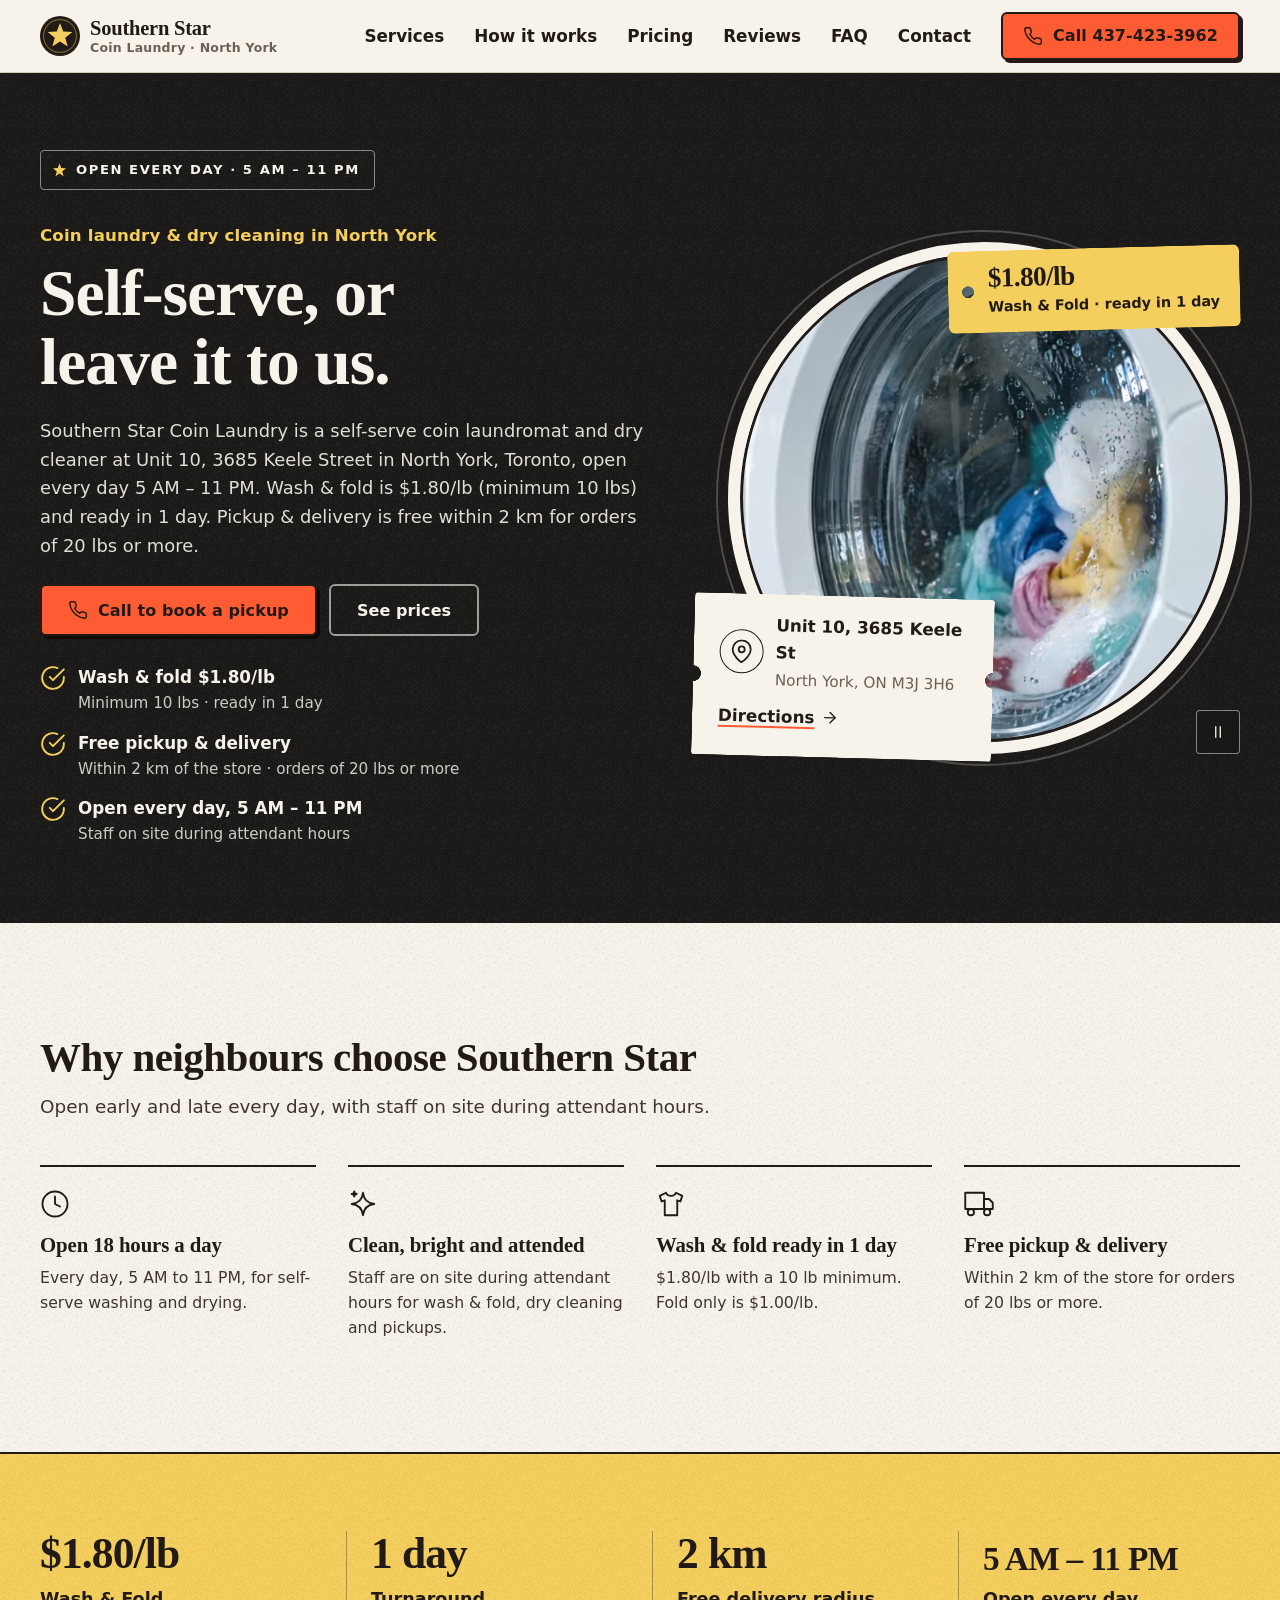
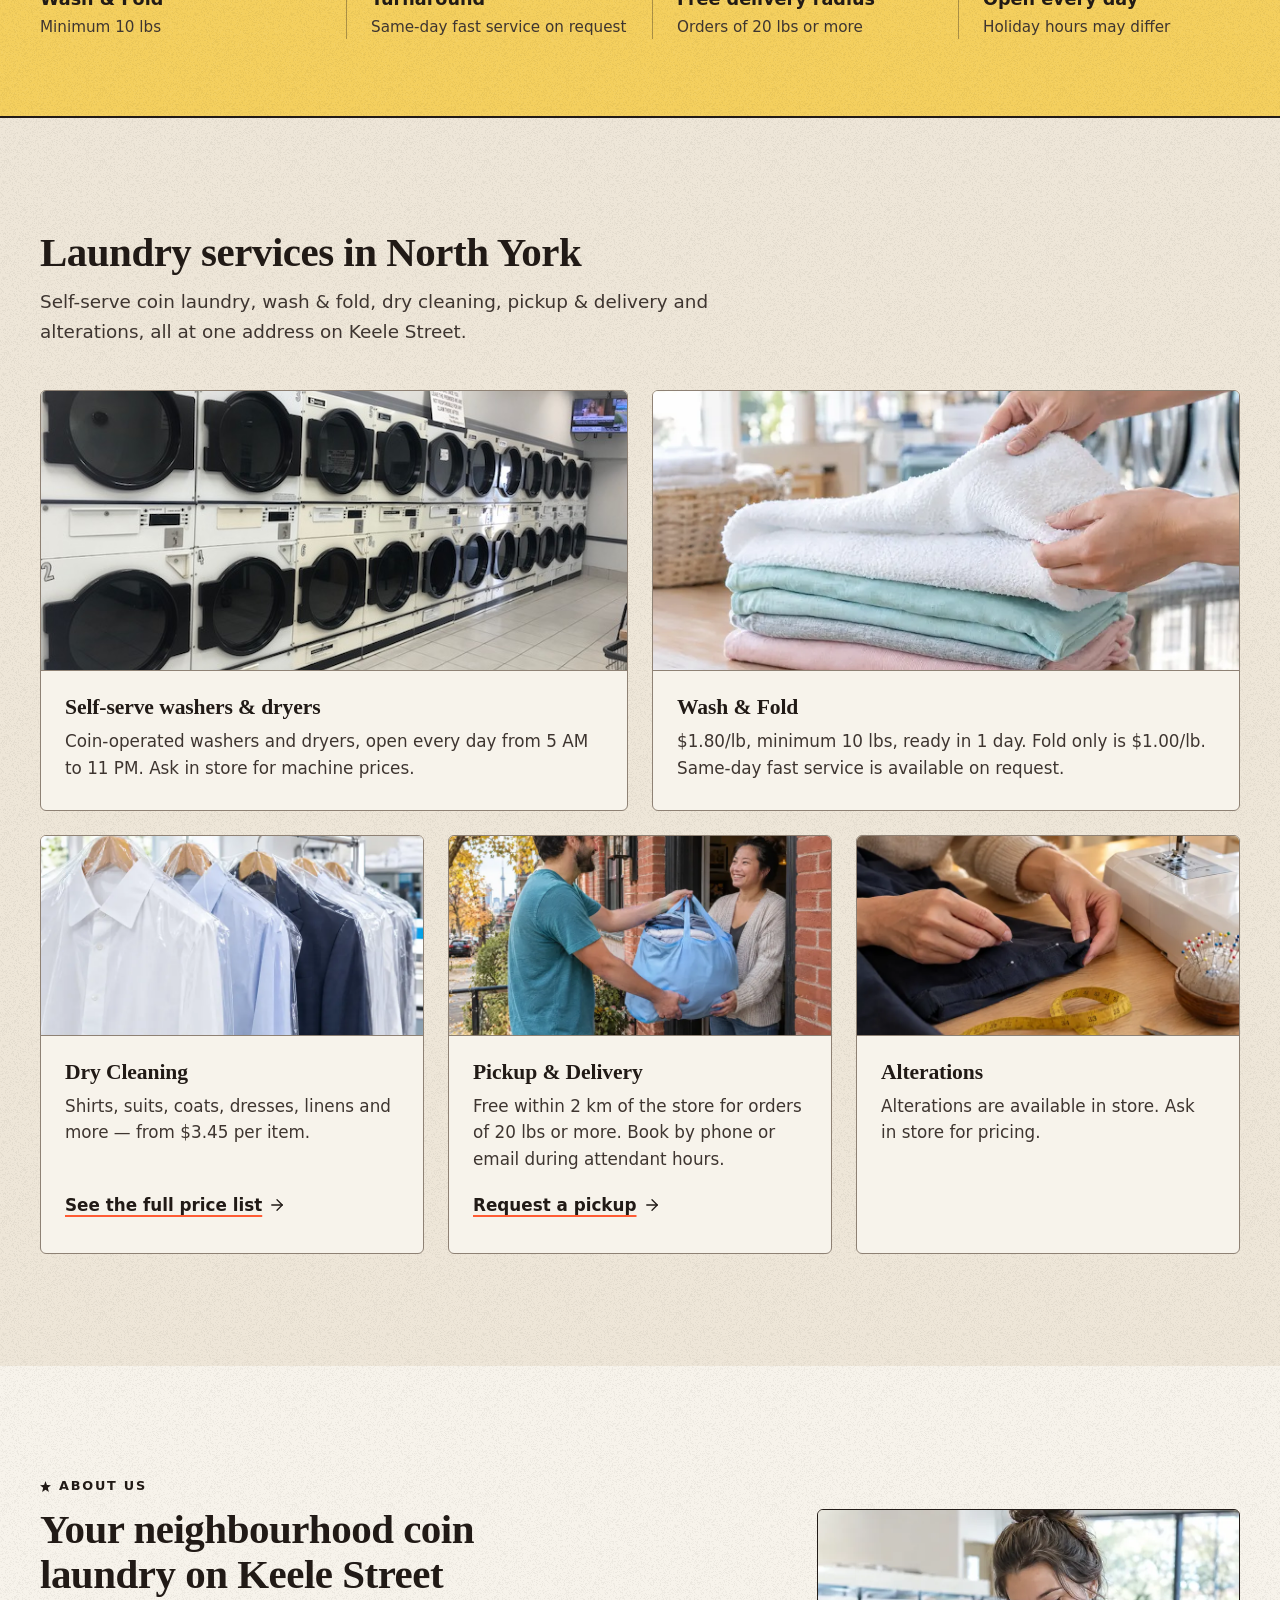
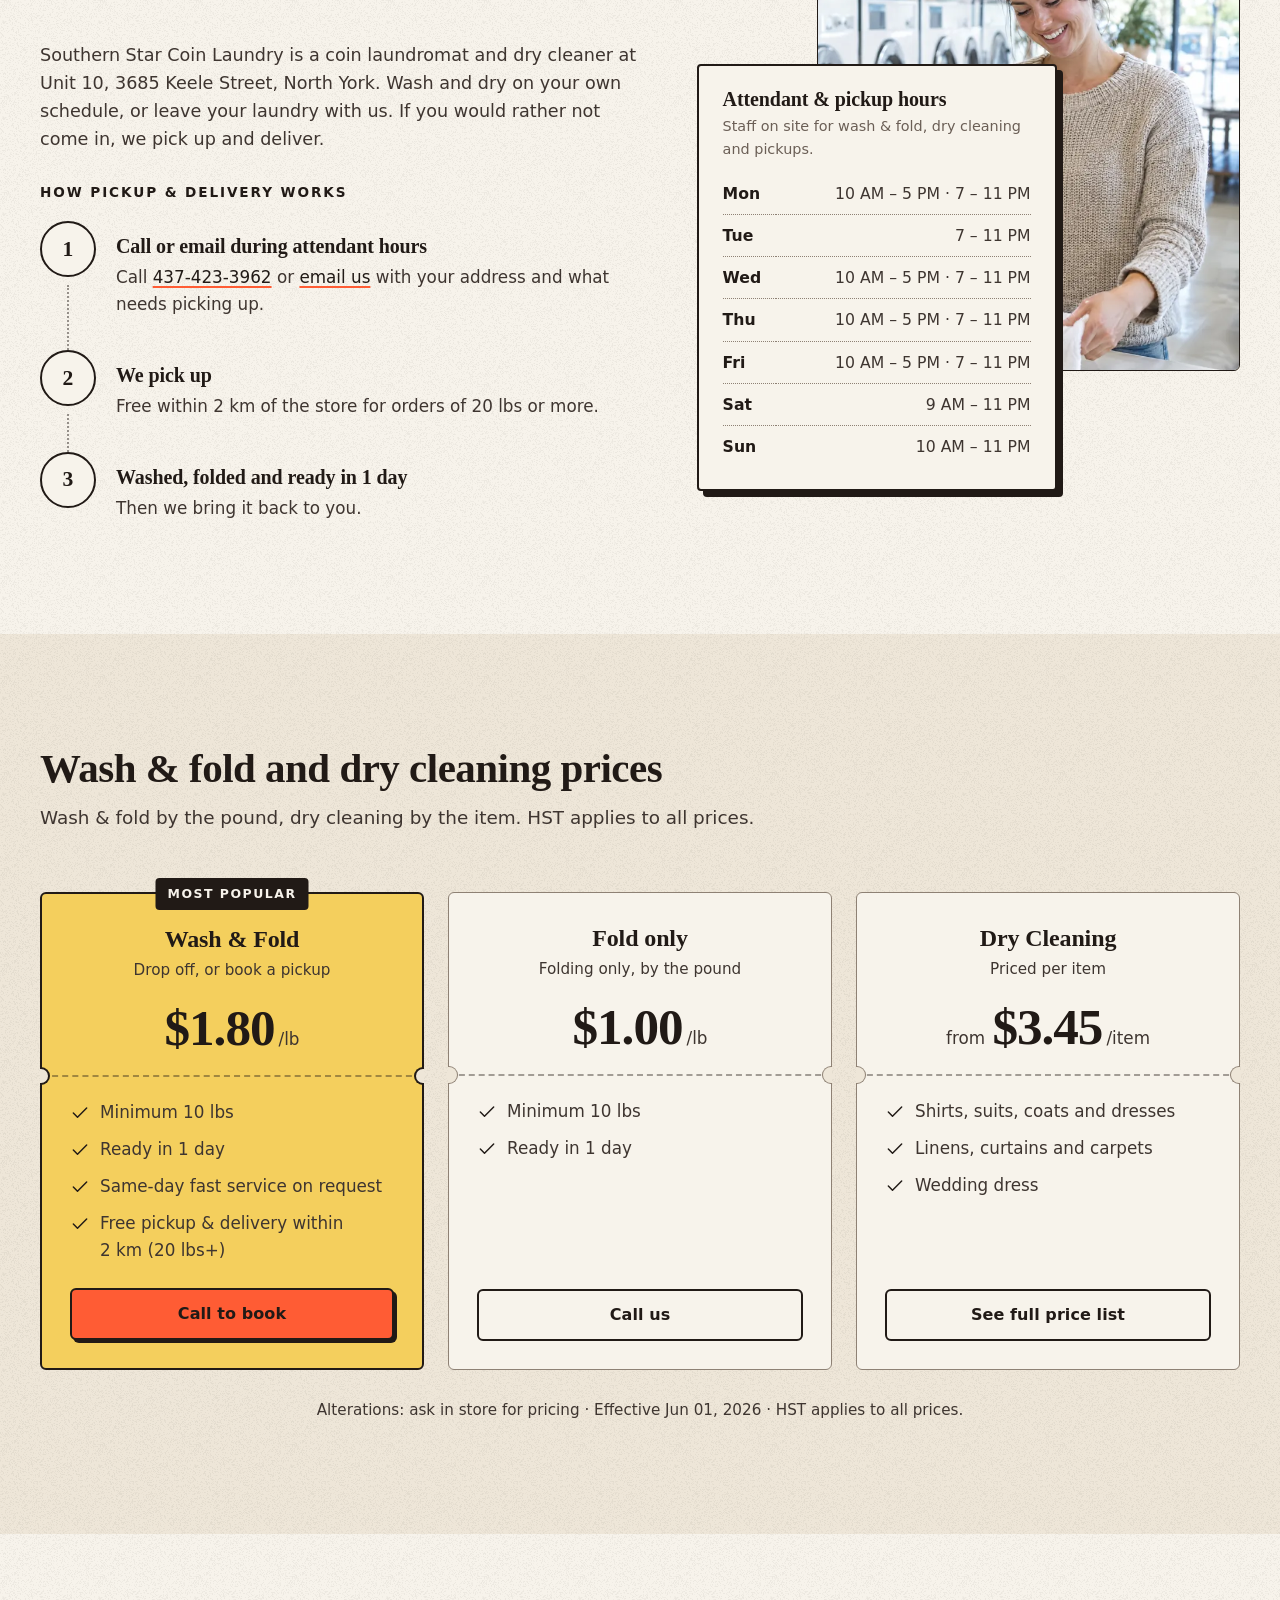
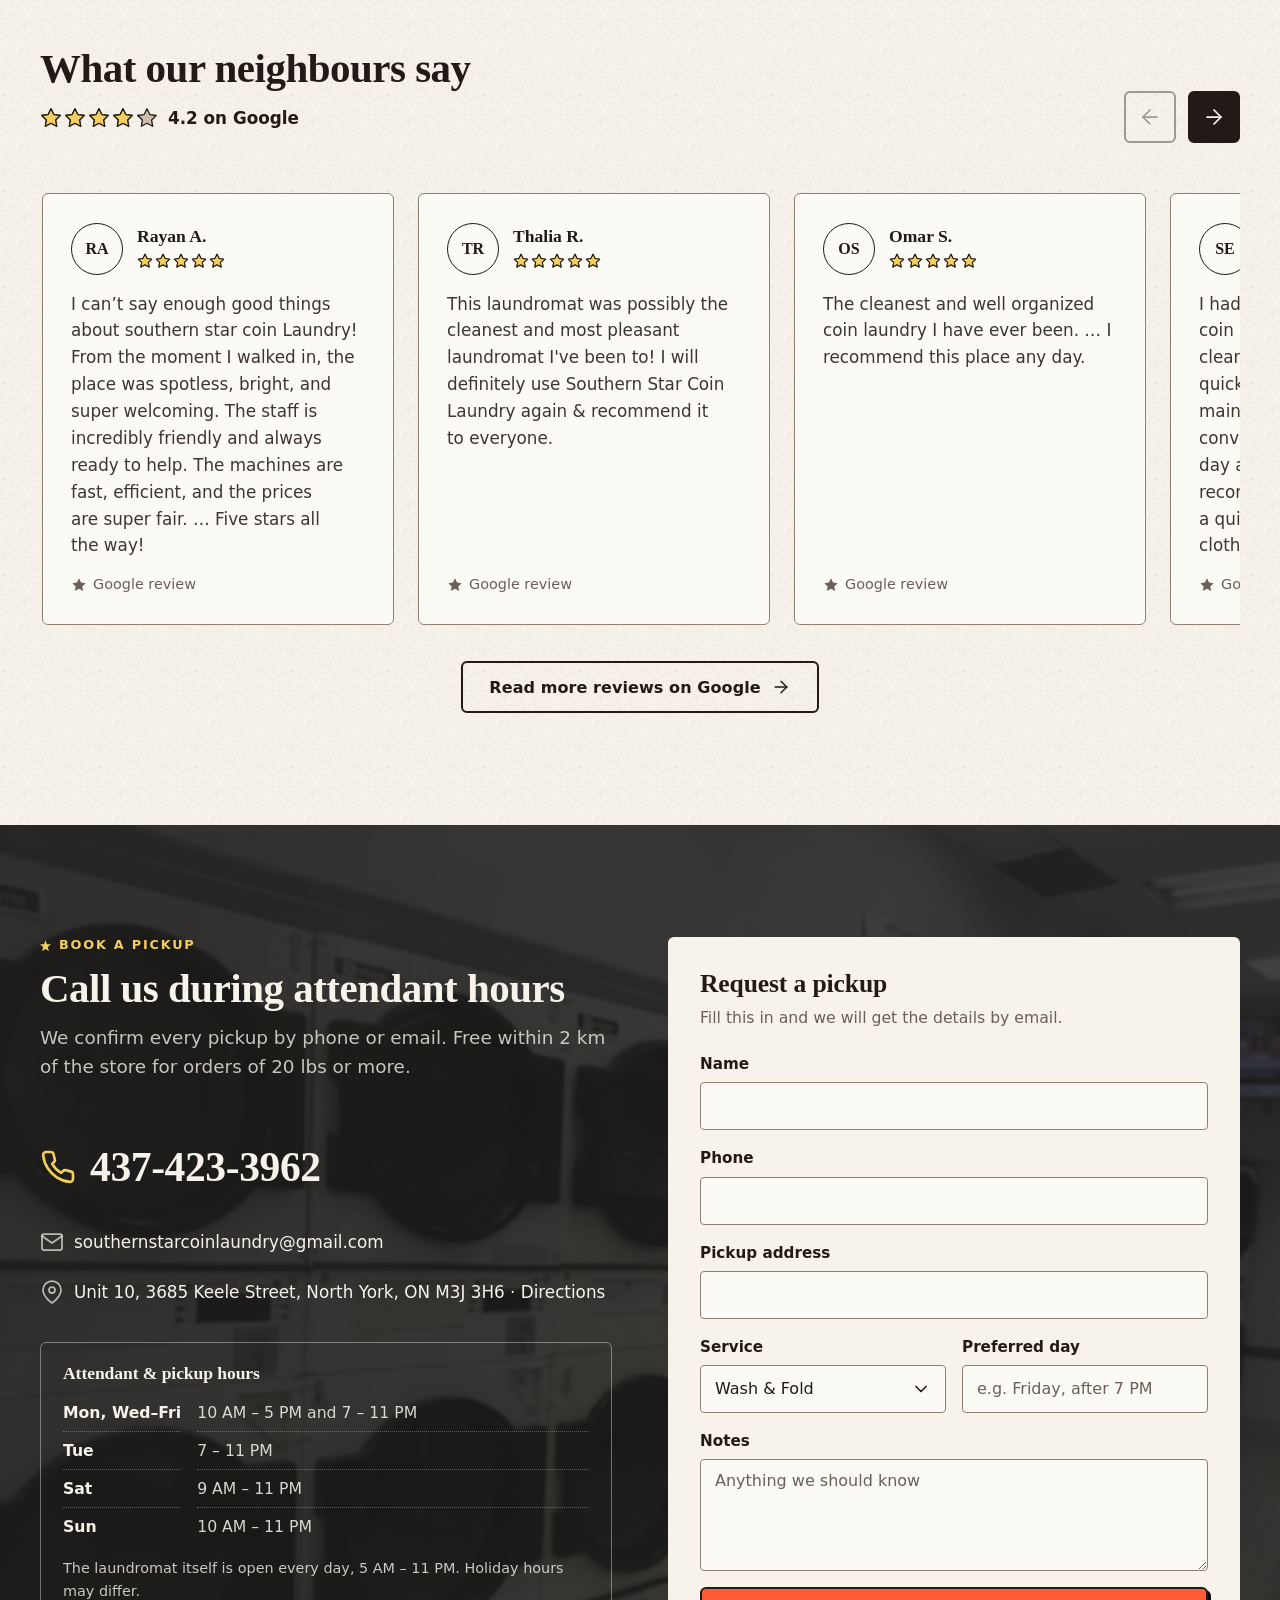
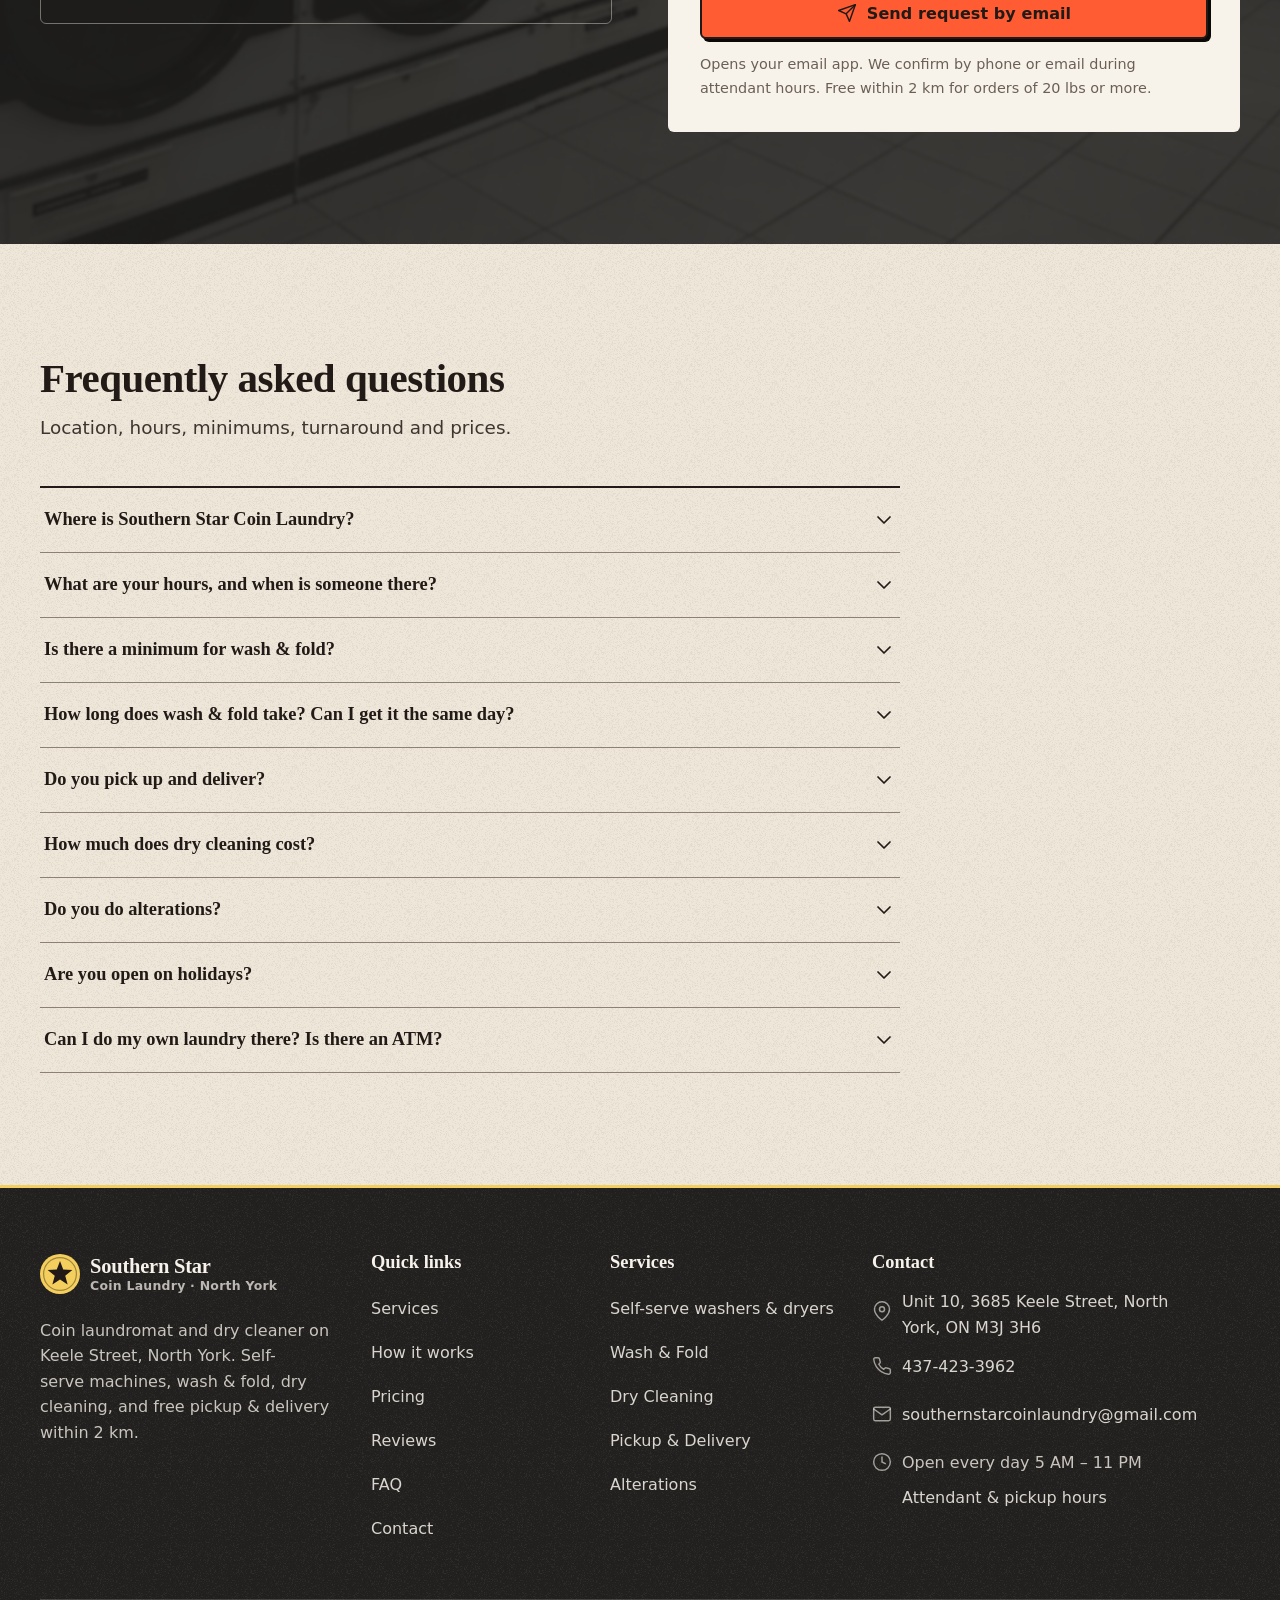
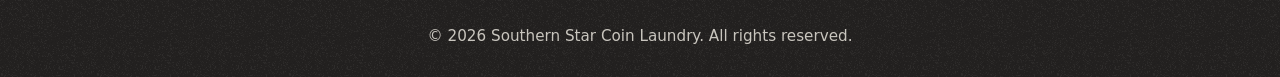
==== index.html @ 8a37e31d "Restyle to "Warm Paper & Ink" and remove the ATM card The site owner felt the teal/coral look was ge" ====
<!doctype html>
<html lang="en-CA">
<head>
  <meta charset="utf-8">
  <meta name="viewport" content="width=device-width, initial-scale=1, viewport-fit=cover">
  <title>Coin Laundry in North York | Southern Star Coin Laundry</title>
  <meta name="description" content="Coin laundry &amp; dry cleaner at 3685 Keele Street, North York. Open daily 5 AM–11 PM. Wash &amp; fold $1.80/lb, ready in 1 day. Free delivery within 2 km (20 lbs+).">
  <meta name="robots" content="index, follow, max-image-preview:large">
  <link rel="canonical" href="https://sscoinlaundry.vercel.app/">
  <meta name="theme-color" content="#F7F3EB">
  <meta property="og:type" content="website">
  <meta property="og:site_name" content="Southern Star Coin Laundry">
  <meta property="og:locale" content="en_CA">
  <meta property="og:title" content="Coin Laundry in North York | Southern Star Coin Laundry">
  <meta property="og:description" content="Coin laundry &amp; dry cleaner at 3685 Keele Street, North York. Open daily 5 AM–11 PM. Wash &amp; fold $1.80/lb, ready in 1 day. Free delivery within 2 km (20 lbs+).">
  <meta property="og:url" content="https://sscoinlaundry.vercel.app/">
  <meta property="og:image" content="https://sscoinlaundry.vercel.app/img/og-cover.jpg">
  <meta property="og:image:width" content="1200">
  <meta property="og:image:height" content="630">
  <meta property="og:image:alt" content="Laundry tumbling behind the glass door of a front-load washer">
  <meta name="twitter:card" content="summary_large_image">
  <meta name="twitter:title" content="Coin Laundry in North York | Southern Star Coin Laundry">
  <meta name="twitter:description" content="Coin laundry &amp; dry cleaner at 3685 Keele Street, North York. Open daily 5 AM–11 PM. Wash &amp; fold $1.80/lb, ready in 1 day. Free delivery within 2 km (20 lbs+).">
  <meta name="twitter:image" content="https://sscoinlaundry.vercel.app/img/og-cover.jpg">
  <meta name="twitter:image:alt" content="Laundry tumbling behind the glass door of a front-load washer">
  <link rel="icon" href="data:image/svg+xml,%3Csvg xmlns='http://www.w3.org/2000/svg' viewBox='0 0 40 40'%3E%3Ccircle cx='20' cy='20' r='20' fill='%23211A16'/%3E%3Cpolygon fill='%23F4CF5D' points='20,7 23.23,15.55 32.36,15.98 25.23,21.7 27.64,30.52 20,25.5 12.36,30.52 14.77,21.7 7.64,15.98 16.77,15.55'/%3E%3C/svg%3E">
  <link rel="preload" as="image" href="img/hero-washer-960.webp" type="image/webp" media="(max-width: 61.999em)">
  <link rel="preload" as="image" href="img/hero-washer-1920.webp" type="image/webp" media="(min-width: 62em)">
  <link rel="preload" href="fonts/besley-latin-wght-normal.woff2" as="font" type="font/woff2" crossorigin>
  <link rel="preload" href="fonts/schibsted-grotesk-latin-wght-normal.woff2" as="font" type="font/woff2" crossorigin>
  <link rel="stylesheet" href="css/site.css">
  <script>document.documentElement.classList.add('js');</script>
  <script src="js/site.js" defer onerror="document.documentElement.classList.remove('js')"></script>
  <script type="application/ld+json">
{
  "@context": "https://schema.org",
  "@graph": [
    {
      "@type": "WebSite",
      "@id": "https://sscoinlaundry.vercel.app/#website",
      "name": "Southern Star Coin Laundry",
      "url": "https://sscoinlaundry.vercel.app/",
      "inLanguage": "en-CA",
      "publisher": {
        "@id": "https://sscoinlaundry.vercel.app/#business"
      }
    },
    {
      "@type": "DryCleaningOrLaundry",
      "@id": "https://sscoinlaundry.vercel.app/#business",
      "name": "Southern Star Coin Laundry",
      "description": "Southern Star Coin Laundry is a self-serve coin laundromat and dry cleaner at Unit 10, 3685 Keele Street in North York, Toronto, open every day 5 AM – 11 PM. Wash & fold is $1.80/lb (minimum 10 lbs) and ready in 1 day. Pickup & delivery is free within 2 km for orders of 20 lbs or more.",
      "url": "https://sscoinlaundry.vercel.app/",
      "telephone": "+1-437-423-3962",
      "email": "southernstarcoinlaundry@gmail.com",
      "image": "https://sscoinlaundry.vercel.app/img/og-cover.jpg",
      "priceRange": "$",
      "currenciesAccepted": "CAD",
      "address": {
        "@type": "PostalAddress",
        "streetAddress": "Unit 10, 3685 Keele Street",
        "addressLocality": "North York",
        "addressRegion": "ON",
        "postalCode": "M3J 3H6",
        "addressCountry": "CA"
      },
      "geo": {
        "@type": "GeoCoordinates",
        "latitude": 43.7545952,
        "longitude": -79.4872762
      },
      "hasMap": "https://maps.app.goo.gl/hLKiNmSBhVdrMN4HA",
      "sameAs": [
        "https://maps.app.goo.gl/hLKiNmSBhVdrMN4HA"
      ],
      "areaServed": [
        {
          "@type": "City",
          "name": "North York"
        },
        {
          "@type": "City",
          "name": "Toronto"
        }
      ],
      "openingHoursSpecification": [
        {
          "@type": "OpeningHoursSpecification",
          "dayOfWeek": [
            "Monday",
            "Tuesday",
            "Wednesday",
            "Thursday",
            "Friday",
            "Saturday",
            "Sunday"
          ],
          "opens": "05:00",
          "closes": "23:00"
        }
      ],
      "amenityFeature": [
        {
          "@type": "LocationFeatureSpecification",
          "name": "Self-serve coin-operated washers and dryers",
          "value": true
        },
        {
          "@type": "LocationFeatureSpecification",
          "name": "ATM on site",
          "value": true
        }
      ],
      "hasOfferCatalog": {
        "@type": "OfferCatalog",
        "name": "Laundry and dry cleaning services",
        "url": "https://sscoinlaundry.vercel.app/pricing.html",
        "itemListElement": [
          {
            "@type": "Offer",
            "name": "Wash & Fold",
            "description": "Washed, dried and folded. Minimum 10 lbs. Ready in 1 day. Same-day fast service available as an add-on; ask for the price. HST applies.",
            "price": "1.80",
            "priceCurrency": "CAD",
            "priceSpecification": {
              "@type": "UnitPriceSpecification",
              "price": "1.80",
              "priceCurrency": "CAD",
              "unitCode": "LBR",
              "unitText": "lb",
              "valueAddedTaxIncluded": false
            },
            "itemOffered": {
              "@type": "Service",
              "name": "Wash & Fold"
            }
          },
          {
            "@type": "Offer",
            "name": "Fold only",
            "description": "Folding only, by the pound. Minimum 10 lbs. Ready in 1 day. HST applies.",
            "price": "1.00",
            "priceCurrency": "CAD",
            "priceSpecification": {
              "@type": "UnitPriceSpecification",
              "price": "1.00",
              "priceCurrency": "CAD",
              "unitCode": "LBR",
              "unitText": "lb",
              "valueAddedTaxIncluded": false
            },
            "itemOffered": {
              "@type": "Service",
              "name": "Fold only"
            }
          },
          {
            "@type": "OfferCatalog",
            "name": "Dry cleaning",
            "description": "Priced per item, from $3.45 for a laundered dress shirt. Effective Jun 01, 2026. HST applies to all prices.",
            "url": "https://sscoinlaundry.vercel.app/pricing.html",
            "itemListElement": [
              {
                "@type": "Offer",
                "name": "Dress Shirt - Laundered (Cotton/Polyester Blend)",
                "category": "Men's Clothing",
                "priceCurrency": "CAD",
                "validFrom": "2026-06-01",
                "price": "3.45",
                "priceSpecification": {
                  "@type": "UnitPriceSpecification",
                  "price": "3.45",
                  "priceCurrency": "CAD",
                  "valueAddedTaxIncluded": false
                },
                "description": "5 for $15.45",
                "itemOffered": {
                  "@type": "Service",
                  "name": "Dry cleaning: Dress Shirt - Laundered (Cotton/Polyester Blend)"
                }
              },
              {
                "@type": "Offer",
                "name": "Men's Suit – 2 Pieces (Jacket & Trouser)",
                "category": "Men's Clothing",
                "priceCurrency": "CAD",
                "validFrom": "2026-06-01",
                "price": "16.45",
                "priceSpecification": {
                  "@type": "UnitPriceSpecification",
                  "price": "16.45",
                  "priceCurrency": "CAD",
                  "valueAddedTaxIncluded": false
                },
                "itemOffered": {
                  "@type": "Service",
                  "name": "Dry cleaning: Men's Suit – 2 Pieces (Jacket & Trouser)"
                }
              },
              {
                "@type": "Offer",
                "name": "Women's Dress – Knee Length",
                "category": "Women's Clothing",
                "priceCurrency": "CAD",
                "validFrom": "2026-06-01",
                "price": "20.95",
                "priceSpecification": {
                  "@type": "UnitPriceSpecification",
                  "price": "20.95",
                  "priceCurrency": "CAD",
                  "valueAddedTaxIncluded": false
                },
                "description": "Beads +$8.25",
                "itemOffered": {
                  "@type": "Service",
                  "name": "Dry cleaning: Women's Dress – Knee Length"
                }
              },
              {
                "@type": "Offer",
                "name": "Comforter – Queen / King",
                "category": "Homewares – Comforters & Covers",
                "priceCurrency": "CAD",
                "validFrom": "2026-06-01",
                "price": "36.95",
                "priceSpecification": {
                  "@type": "UnitPriceSpecification",
                  "price": "36.95",
                  "priceCurrency": "CAD",
                  "valueAddedTaxIncluded": false
                },
                "description": "Down/Feather Filled +$6.25",
                "itemOffered": {
                  "@type": "Service",
                  "name": "Dry cleaning: Comforter – Queen / King"
                }
              }
            ]
          },
          {
            "@type": "Offer",
            "name": "Pickup & Delivery",
            "price": "0",
            "priceCurrency": "CAD",
            "description": "Free within 2 km of the store for orders of 20 lbs or more. Book by phone or email during attendant hours.",
            "itemOffered": {
              "@type": "Service",
              "name": "Pickup & Delivery"
            }
          },
          {
            "@type": "Offer",
            "name": "Alterations",
            "description": "Ask in store for pricing.",
            "itemOffered": {
              "@type": "Service",
              "name": "Alterations"
            }
          },
          {
            "@type": "Offer",
            "name": "Self-serve washers & dryers",
            "description": "Coin-operated washers and dryers, open every day 5 AM – 11 PM. Ask in store for machine prices.",
            "itemOffered": {
              "@type": "Service",
              "name": "Self-serve washers & dryers"
            }
          }
        ]
      }
    },
    {
      "@type": "FAQPage",
      "@id": "https://sscoinlaundry.vercel.app/#faq",
      "mainEntity": [
        {
          "@type": "Question",
          "name": "Where is Southern Star Coin Laundry?",
          "acceptedAnswer": {
            "@type": "Answer",
            "text": "Unit 10, 3685 Keele Street, North York, ON M3J 3H6. Get directions on Google Maps, or call 437-423-3962."
          }
        },
        {
          "@type": "Question",
          "name": "What are your hours, and when is someone there?",
          "acceptedAnswer": {
            "@type": "Answer",
            "text": "The laundromat is open every day from 5 AM to 11 PM for self-serve washing and drying. An attendant is on site for wash & fold, dry cleaning and pickups during attendant hours: Mon, Wed, Thu and Fri 10 AM – 5 PM and 7 – 11 PM; Tue 7 – 11 PM; Sat 9 AM – 11 PM; Sun 10 AM – 11 PM."
          }
        },
        {
          "@type": "Question",
          "name": "Is there a minimum for wash & fold?",
          "acceptedAnswer": {
            "@type": "Answer",
            "text": "Yes, 10 lbs. Wash & fold is $1.80/lb and fold only is $1.00/lb. HST applies."
          }
        },
        {
          "@type": "Question",
          "name": "How long does wash & fold take? Can I get it the same day?",
          "acceptedAnswer": {
            "@type": "Answer",
            "text": "Your laundry is ready in 1 day. Same-day fast service is available as an add-on; ask us for the price."
          }
        },
        {
          "@type": "Question",
          "name": "Do you pick up and deliver?",
          "acceptedAnswer": {
            "@type": "Answer",
            "text": "Yes. Pickup and delivery is free within 2 km of the store for orders of 20 lbs or more. Call or email during attendant hours to book, or use the pickup request form."
          }
        },
        {
          "@type": "Question",
          "name": "How much does dry cleaning cost?",
          "acceptedAnswer": {
            "@type": "Answer",
            "text": "Prices start at $3.45 per item for a laundered dress shirt. The full price list covers shirts, suits, coats, dresses, linens, curtains, carpets and more, including wedding dresses. Prices are effective Jun 01, 2026, and HST applies to all prices."
          }
        },
        {
          "@type": "Question",
          "name": "Do you do alterations?",
          "acceptedAnswer": {
            "@type": "Answer",
            "text": "Yes. Ask in store for pricing."
          }
        },
        {
          "@type": "Question",
          "name": "Are you open on holidays?",
          "acceptedAnswer": {
            "@type": "Answer",
            "text": "Holiday hours may differ. Call 437-423-3962 to check before you come."
          }
        },
        {
          "@type": "Question",
          "name": "Can I do my own laundry there? Is there an ATM?",
          "acceptedAnswer": {
            "@type": "Answer",
            "text": "Yes. The self-serve coin-operated washers and dryers are open every day, 5 AM – 11 PM, and there is an ATM on site. Ask in store for machine prices."
          }
        }
      ]
    }
  ]
}
  </script>
</head>

<body>
  <a class="skip-link" href="#main">Skip to content</a>

  <!-- Header (shared by every page) -->
  <header class="site-header">
    <div class="container nav">
      <a class="brand" href="index.html" aria-label="Southern Star Coin Laundry, home">
        <svg class="brand__mark" viewBox="0 0 40 40" aria-hidden="true" focusable="false"><circle class="brand__disc" cx="20" cy="20" r="20" fill="#211A16"/><circle class="brand__seal" cx="20" cy="20" r="16.4" fill="none" stroke="#F4CF5D" stroke-opacity=".4" stroke-width="1.2"/><polygon class="brand__star" fill="#F4CF5D" points="20,7 23.23,15.55 32.36,15.98 25.23,21.7 27.64,30.52 20,25.5 12.36,30.52 14.77,21.7 7.64,15.98 16.77,15.55"/></svg>
        <span class="brand__text">
          <span class="brand__name">Southern Star</span>
          <span class="brand__tag">Coin Laundry · North York</span>
        </span>
      </a>
      <nav class="nav__links" id="nav-panel" aria-label="Main">
        <ul>
          <li><a href="#services">Services</a></li>
          <li><a href="#how-it-works">How it works</a></li>
          <li><a href="#pricing">Pricing</a></li>
          <li><a href="#reviews">Reviews</a></li>
          <li><a href="#faq">FAQ</a></li>
          <li><a href="#contact">Contact</a></li>
        </ul>
      </nav>
      <div class="nav__actions">
        <a class="btn btn--cta btn--call" href="tel:+14374233962">
          <svg class="icon" viewBox="0 0 24 24" aria-hidden="true" focusable="false"><path d="M22 16.92v3a2 2 0 0 1-2.18 2 19.79 19.79 0 0 1-8.63-3.07 19.5 19.5 0 0 1-6-6 19.79 19.79 0 0 1-3.07-8.67A2 2 0 0 1 4.11 2h3a2 2 0 0 1 2 1.72 12.84 12.84 0 0 0 .7 2.81 2 2 0 0 1-.45 2.11L8.09 9.91a16 16 0 0 0 6 6l1.27-1.27a2 2 0 0 1 2.11-.45 12.84 12.84 0 0 0 2.81.7A2 2 0 0 1 22 16.92z"/></svg>
          <span class="btn--call__full">Call 437-423-3962</span>
          <span class="btn--call__short">Call</span>
        </a>
        <button class="nav__toggle" type="button" aria-expanded="false" aria-controls="nav-panel" aria-label="Open menu">
          <svg class="icon icon--menu" viewBox="0 0 24 24" aria-hidden="true" focusable="false"><path d="M3 6h18M3 12h18M3 18h18"/></svg>
          <svg class="icon icon--close" viewBox="0 0 24 24" aria-hidden="true" focusable="false"><path d="M18 6L6 18M6 6l12 12"/></svg>
        </button>
      </div>
    </div>
  </header>

  <main id="main">

    <!-- 2. Hero -->
    <section class="hero" aria-labelledby="hero-title">
      <div class="hero__bg" aria-hidden="true">
        <video class="hero__video" muted loop playsinline preload="none" poster="img/hero-washer-1280.jpg" data-src="img/hero-loop"></video>
      </div>
      <button class="hero__pause" type="button" aria-pressed="false" hidden>
        <svg class="icon hero__pause-icon" viewBox="0 0 24 24" aria-hidden="true" focusable="false"><path d="M9 5v14M15 5v14"/></svg>
        <svg class="icon hero__play-icon" viewBox="0 0 24 24" aria-hidden="true" focusable="false"><path d="M7 4.5v15l12-7.5z"/></svg>
        <span class="visually-hidden">Pause background video</span>
      </button>
      <div class="container hero__grid">
        <div class="hero__copy">
          <p class="chip"><span class="chip__dot" aria-hidden="true"></span>Open every day · 5&nbsp;AM&nbsp;– 11&nbsp;PM</p>
          <h1 id="hero-title"><span class="hero__kicker">Coin laundry &amp; dry cleaning in North York<span class="visually-hidden">:</span></span> Self-serve, or leave it to us.</h1>
          <p class="hero__lead">Southern Star Coin Laundry is a self-serve coin laundromat and dry cleaner at Unit&nbsp;10, 3685 Keele Street in North York, Toronto, open every day 5&nbsp;AM&nbsp;– 11&nbsp;PM. Wash &amp; fold is $1.80/lb (minimum 10&nbsp;lbs) and ready in 1&nbsp;day. Pickup &amp; delivery is free within 2&nbsp;km for orders of 20&nbsp;lbs or more.</p>
          <div class="hero__actions">
            <a class="btn btn--cta" href="tel:+14374233962">
              <svg class="icon" viewBox="0 0 24 24" aria-hidden="true" focusable="false"><path d="M22 16.92v3a2 2 0 0 1-2.18 2 19.79 19.79 0 0 1-8.63-3.07 19.5 19.5 0 0 1-6-6 19.79 19.79 0 0 1-3.07-8.67A2 2 0 0 1 4.11 2h3a2 2 0 0 1 2 1.72 12.84 12.84 0 0 0 .7 2.81 2 2 0 0 1-.45 2.11L8.09 9.91a16 16 0 0 0 6 6l1.27-1.27a2 2 0 0 1 2.11-.45 12.84 12.84 0 0 0 2.81.7A2 2 0 0 1 22 16.92z"/></svg>
              Call to book a pickup
            </a>
            <a class="btn btn--outline" href="#pricing">See prices</a>
          </div>
          <ul class="checklist">
            <li>
              <svg class="icon" viewBox="0 0 24 24" aria-hidden="true" focusable="false"><path d="M22 11.08V12a10 10 0 1 1-5.93-9.14"/><path d="M22 4L12 14.01l-3-3"/></svg>
              <div><strong>Wash &amp; fold $1.80/lb</strong><small>Minimum 10&nbsp;lbs · ready in 1&nbsp;day</small></div>
            </li>
            <li>
              <svg class="icon" viewBox="0 0 24 24" aria-hidden="true" focusable="false"><path d="M22 11.08V12a10 10 0 1 1-5.93-9.14"/><path d="M22 4L12 14.01l-3-3"/></svg>
              <div><strong>Free pickup &amp; delivery</strong><small>Within 2&nbsp;km of the store · orders of 20&nbsp;lbs or more</small></div>
            </li>
            <li>
              <svg class="icon" viewBox="0 0 24 24" aria-hidden="true" focusable="false"><path d="M22 11.08V12a10 10 0 1 1-5.93-9.14"/><path d="M22 4L12 14.01l-3-3"/></svg>
              <div><strong>Open every day, 5&nbsp;AM&nbsp;– 11&nbsp;PM</strong><small>Staff on site during attendant hours</small></div>
            </li>
          </ul>
        </div>

        <div class="hero__visual" aria-hidden="true">
          <div class="float-badge">
            <div>
              <div class="float-badge__value">$1.80/lb</div>
              <div class="float-badge__label">Wash &amp; Fold · ready in 1&nbsp;day</div>
            </div>
          </div>
          <div class="float-card float-card--address">
            <div class="float-card__row">
              <span class="float-card__icon">
                <svg class="icon" viewBox="0 0 24 24"><path d="M21 10c0 7-9 13-9 13s-9-6-9-13a9 9 0 0 1 18 0z"/><circle cx="12" cy="10" r="3"/></svg>
              </span>
              <div>
                <strong>Unit&nbsp;10, 3685 Keele St</strong>
                <span class="float-card__label">North York, ON&nbsp;M3J&nbsp;3H6</span>
              </div>
            </div>
            <a class="link-arrow" href="https://maps.app.goo.gl/hLKiNmSBhVdrMN4HA" target="_blank" rel="noopener" tabindex="-1">Directions
              <svg class="icon" viewBox="0 0 24 24"><path d="M5 12h14"/><path d="M12 5l7 7-7 7"/></svg>
            </a>
          </div>
        </div>
      </div>
    </section>

    <!-- 3. Why us -->
    <section class="section section--paper" id="why-us" aria-labelledby="why-title">
      <div class="container">
        <div class="section__head">
          <h2 class="section__title" id="why-title">Why neighbours choose Southern Star</h2>
          <p class="section__lead">Open early and late every day, with staff on site during attendant hours.</p>
        </div>
        <div class="feature-grid">
          <article class="feature-card">
            <span class="feature-card__icon">
              <svg class="icon" viewBox="0 0 24 24" aria-hidden="true" focusable="false"><circle cx="12" cy="12" r="10"/><path d="M12 6v6l4 2"/></svg>
            </span>
            <h3>Open 18&nbsp;hours a day</h3>
            <p>Every day, 5&nbsp;AM to 11&nbsp;PM, for self-serve washing and drying.</p>
          </article>
          <article class="feature-card">
            <span class="feature-card__icon">
              <svg class="icon" viewBox="0 0 24 24" aria-hidden="true" focusable="false"><path d="M12 3c.6 5.2 3.8 8.4 9 9-5.2.6-8.4 3.8-9 9-.6-5.2-3.8-8.4-9-9 5.2-.6 8.4-3.8 9-9z"/><path d="M5 2l.5 1.5L7 4l-1.5.5L5 6l-.5-1.5L3 4l1.5-.5z"/></svg>
            </span>
            <h3>Clean, bright and attended</h3>
            <p>Staff are on site during attendant hours for wash &amp; fold, dry cleaning and pickups.</p>
          </article>
          <article class="feature-card">
            <span class="feature-card__icon">
              <svg class="icon" viewBox="0 0 24 24" aria-hidden="true" focusable="false"><path d="M8 3l-5 2.5 1.5 4.5L7 9v12h10V9l2.5 1L21 5.5 16 3c-.6 1.6-2.2 2.5-4 2.5S8.6 4.6 8 3z"/></svg>
            </span>
            <h3>Wash &amp; fold ready in 1&nbsp;day</h3>
            <p>$1.80/lb with a 10&nbsp;lb minimum. Fold only is $1.00/lb.</p>
          </article>
          <article class="feature-card">
            <span class="feature-card__icon">
              <svg class="icon" viewBox="0 0 24 24" aria-hidden="true" focusable="false"><path d="M1 3h15v13H1z"/><path d="M16 8h4l3 3v5h-7V8z"/><circle cx="5.5" cy="18.5" r="2.5"/><circle cx="18.5" cy="18.5" r="2.5"/></svg>
            </span>
            <h3>Free pickup &amp; delivery</h3>
            <p>Within 2&nbsp;km of the store for orders of 20&nbsp;lbs or more.</p>
          </article>
        </div>
      </div>
    </section>

    <!-- 4. Stats band -->
    <section class="stats" aria-label="Key facts">
      <div class="container stats__grid">
        <div class="stat">
          <div class="stat__value">$1.80/lb</div>
          <div class="stat__label">Wash &amp; Fold</div>
          <p class="stat__note">Minimum 10&nbsp;lbs</p>
        </div>
        <div class="stat">
          <div class="stat__value">1&nbsp;day</div>
          <div class="stat__label">Turnaround</div>
          <p class="stat__note">Same-day fast service on request</p>
        </div>
        <div class="stat">
          <div class="stat__value">2&nbsp;km</div>
          <div class="stat__label">Free delivery radius</div>
          <p class="stat__note">Orders of 20&nbsp;lbs or more</p>
        </div>
        <div class="stat">
          <div class="stat__value stat__value--sm">5&nbsp;AM&nbsp;– 11&nbsp;PM</div>
          <div class="stat__label">Open every day</div>
          <p class="stat__note">Holiday hours may differ</p>
        </div>
      </div>
    </section>

    <!-- 5. Services -->
    <section class="section section--manila" id="services" aria-labelledby="services-title">
      <div class="container">
        <div class="section__head">
          <h2 class="section__title" id="services-title">Laundry services in North York</h2>
          <p class="section__lead">Self-serve coin laundry, wash &amp; fold, dry cleaning, pickup &amp; delivery and alterations, all at one address on Keele Street.</p>
        </div>
        <div class="services-grid">
          <article class="service-card">
            <div class="service-card__media service-card__media--photo">
              <img class="service-card__photo" src="img/laundromat_img.jpg" width="640" height="480" alt="Rows of stacked coin-operated dryers inside Southern Star Coin Laundry, North York" loading="lazy" decoding="async">
            </div>
            <div class="service-card__body">
              <h3>Self-serve washers &amp; dryers</h3>
              <p>Coin-operated washers and dryers, open every day from 5&nbsp;AM to 11&nbsp;PM. Ask in store for machine prices.</p>
            </div>
          </article>
          <article class="service-card">
            <div class="service-card__media service-card__media--photo">
              <picture class="service-card__photo">
                <source srcset="img/svc-washfold.webp" type="image/webp">
                <img src="img/svc-washfold.jpg" width="800" height="600" alt="Hands folding a fresh white towel on a stack of neatly folded laundry" loading="lazy" decoding="async">
              </picture>
            </div>
            <div class="service-card__body">
              <h3>Wash &amp; Fold</h3>
              <p>$1.80/lb, minimum 10&nbsp;lbs, ready in 1&nbsp;day. Fold only is $1.00/lb. Same-day fast service is available on request.</p>
            </div>
          </article>
          <article class="service-card">
            <div class="service-card__media service-card__media--photo">
              <picture class="service-card__photo">
                <source srcset="img/svc-dryclean.webp" type="image/webp">
                <img src="img/svc-dryclean.jpg" width="800" height="600" alt="Pressed dress shirts and a suit jacket on hangers in clear garment bags" loading="lazy" decoding="async">
              </picture>
            </div>
            <div class="service-card__body">
              <h3>Dry Cleaning</h3>
              <p>Shirts, suits, coats, dresses, linens and more — from $3.45 per item.</p>
              <a class="link-arrow" href="pricing.html">See the full price list
                <svg class="icon" viewBox="0 0 24 24" aria-hidden="true" focusable="false"><path d="M5 12h14"/><path d="M12 5l7 7-7 7"/></svg>
              </a>
            </div>
          </article>
          <article class="service-card">
            <div class="service-card__media service-card__media--photo">
              <picture class="service-card__photo">
                <source srcset="img/svc-pickup.webp" type="image/webp">
                <img src="img/svc-pickup.jpg" width="800" height="600" alt="A bag of clean laundry being handed over at a customer's front door" loading="lazy" decoding="async">
              </picture>
            </div>
            <div class="service-card__body">
              <h3>Pickup &amp; Delivery</h3>
              <p>Free within 2&nbsp;km of the store for orders of 20&nbsp;lbs or more. Book by phone or email during attendant hours.</p>
              <a class="link-arrow" href="#contact">Request a pickup
                <svg class="icon" viewBox="0 0 24 24" aria-hidden="true" focusable="false"><path d="M5 12h14"/><path d="M12 5l7 7-7 7"/></svg>
              </a>
            </div>
          </article>
          <article class="service-card">
            <div class="service-card__media service-card__media--photo">
              <picture class="service-card__photo">
                <source srcset="img/svc-alterations.webp" type="image/webp">
                <img src="img/svc-alterations.jpg" width="800" height="600" alt="Hands pinning a trouser hem beside a sewing machine" loading="lazy" decoding="async">
              </picture>
            </div>
            <div class="service-card__body">
              <h3>Alterations</h3>
              <p>Alterations are available in store. Ask in store for pricing.</p>
            </div>
          </article>
        </div>
      </div>
    </section>

    <!-- 6. About / How it works -->
    <div id="about">
      <section class="section section--paper" id="how-it-works" aria-labelledby="about-title">
        <div class="container how__grid">
          <div>
            <div class="section__head">
              <p class="eyebrow">About us</p>
              <h2 class="section__title" id="about-title">Your neighbourhood coin laundry on Keele Street</h2>
            </div>
            <p class="how__intro">Southern Star Coin Laundry is a coin laundromat and dry cleaner at Unit&nbsp;10, 3685 Keele Street, North York. Wash and dry on your own schedule, or leave your laundry with us. If you would rather not come in, we pick up and deliver.</p>
            <h3 class="how__subtitle">How pickup &amp; delivery works</h3>
            <ol class="steps">
              <li class="step">
                <span class="step__num" aria-hidden="true">1</span>
                <div>
                  <h3>Call or email during attendant hours</h3>
                  <p>Call <a href="tel:+14374233962">437-423-3962</a> or <a href="mailto:southernstarcoinlaundry@gmail.com">email us</a> with your address and what needs picking up.</p>
                </div>
              </li>
              <li class="step">
                <span class="step__num" aria-hidden="true">2</span>
                <div>
                  <h3>We pick up</h3>
                  <p>Free within 2&nbsp;km of the store for orders of 20&nbsp;lbs or more.</p>
                </div>
              </li>
              <li class="step">
                <span class="step__num" aria-hidden="true">3</span>
                <div>
                  <h3>Washed, folded and ready in 1&nbsp;day</h3>
                  <p>Then we bring it back to you.</p>
                </div>
              </li>
            </ol>
          </div>
          <div class="how__visual">
            <div class="how__photo">
              <picture>
                <source srcset="img/how-folding.webp" type="image/webp">
                <img src="img/how-folding.jpg" width="720" height="900" alt="A woman folding a fresh white towel at a laundry counter" loading="lazy" decoding="async">
              </picture>
            </div>
            <div class="hours-card">
              <h3>Attendant &amp; pickup hours</h3>
              <p class="hours-card__note">Staff on site for wash &amp; fold, dry cleaning and pickups.</p>
              <table class="hours-table">
                <tbody>
                  <tr><th scope="row">Mon</th><td><span class="keep">10&nbsp;AM&nbsp;– 5&nbsp;PM ·</span> <span class="keep">7&nbsp;– 11&nbsp;PM</span></td></tr>
                  <tr><th scope="row">Tue</th><td><span class="keep">7&nbsp;– 11&nbsp;PM</span></td></tr>
                  <tr><th scope="row">Wed</th><td><span class="keep">10&nbsp;AM&nbsp;– 5&nbsp;PM ·</span> <span class="keep">7&nbsp;– 11&nbsp;PM</span></td></tr>
                  <tr><th scope="row">Thu</th><td><span class="keep">10&nbsp;AM&nbsp;– 5&nbsp;PM ·</span> <span class="keep">7&nbsp;– 11&nbsp;PM</span></td></tr>
                  <tr><th scope="row">Fri</th><td><span class="keep">10&nbsp;AM&nbsp;– 5&nbsp;PM ·</span> <span class="keep">7&nbsp;– 11&nbsp;PM</span></td></tr>
                  <tr><th scope="row">Sat</th><td><span class="keep">9&nbsp;AM&nbsp;– 11&nbsp;PM</span></td></tr>
                  <tr><th scope="row">Sun</th><td><span class="keep">10&nbsp;AM&nbsp;– 11&nbsp;PM</span></td></tr>
                </tbody>
              </table>
            </div>
          </div>
        </div>
      </section>
    </div>

    <!-- 7. Pricing band -->
    <section class="section section--manila pricing" id="pricing" aria-labelledby="pricing-title">
      <div class="container">
        <div class="section__head">
          <h2 class="section__title" id="pricing-title">Wash &amp; fold and dry cleaning prices</h2>
          <p class="section__lead">Wash &amp; fold by the pound, dry cleaning by the item. HST applies to all prices.</p>
        </div>
        <div class="price-grid">
          <article class="ticket ticket--featured">
            <span class="ticket__tag">Most popular</span>
            <h3>Wash &amp; Fold</h3>
            <p class="ticket__sub">Drop off, or book a pickup</p>
            <p class="price"><span class="price__amount">$1.80</span><wbr><span class="price__unit">/lb</span></p>
            <ul>
              <li><svg class="icon" viewBox="0 0 24 24" aria-hidden="true" focusable="false"><path d="M20 6L9 17l-5-5"/></svg>Minimum 10&nbsp;lbs</li>
              <li><svg class="icon" viewBox="0 0 24 24" aria-hidden="true" focusable="false"><path d="M20 6L9 17l-5-5"/></svg>Ready in 1&nbsp;day</li>
              <li><svg class="icon" viewBox="0 0 24 24" aria-hidden="true" focusable="false"><path d="M20 6L9 17l-5-5"/></svg>Same-day fast service on request</li>
              <li><svg class="icon" viewBox="0 0 24 24" aria-hidden="true" focusable="false"><path d="M20 6L9 17l-5-5"/></svg>Free pickup &amp; delivery within 2&nbsp;km (20&nbsp;lbs+)</li>
            </ul>
            <a class="btn btn--cta btn--block" href="tel:+14374233962">Call to book</a>
          </article>
          <article class="ticket">
            <h3>Fold only</h3>
            <p class="ticket__sub">Folding only, by the pound</p>
            <p class="price"><span class="price__amount">$1.00</span><wbr><span class="price__unit">/lb</span></p>
            <ul>
              <li><svg class="icon" viewBox="0 0 24 24" aria-hidden="true" focusable="false"><path d="M20 6L9 17l-5-5"/></svg>Minimum 10&nbsp;lbs</li>
              <li><svg class="icon" viewBox="0 0 24 24" aria-hidden="true" focusable="false"><path d="M20 6L9 17l-5-5"/></svg>Ready in 1&nbsp;day</li>
            </ul>
            <a class="btn btn--ink btn--block" href="tel:+14374233962">Call us</a>
          </article>
          <article class="ticket">
            <h3>Dry Cleaning</h3>
            <p class="ticket__sub">Priced per item</p>
            <p class="price"><span class="price__from">from</span> <span class="price__amount">$3.45</span><wbr><span class="price__unit">/item</span></p>
            <ul>
              <li><svg class="icon" viewBox="0 0 24 24" aria-hidden="true" focusable="false"><path d="M20 6L9 17l-5-5"/></svg>Shirts, suits, coats and dresses</li>
              <li><svg class="icon" viewBox="0 0 24 24" aria-hidden="true" focusable="false"><path d="M20 6L9 17l-5-5"/></svg>Linens, curtains and carpets</li>
              <li><svg class="icon" viewBox="0 0 24 24" aria-hidden="true" focusable="false"><path d="M20 6L9 17l-5-5"/></svg>Wedding dress</li>
            </ul>
            <a class="btn btn--ink btn--block" href="pricing.html">See full price list</a>
          </article>
        </div>
        <p class="pricing__note">Alterations: ask in store for pricing · Effective Jun&nbsp;01, 2026 · HST applies to all prices.</p>
      </div>
    </section>

    <!-- 8. Reviews -->
    <section class="section section--paper" id="reviews" aria-labelledby="reviews-title">
      <div class="container" data-scroller>
        <div class="reviews__head">
          <div class="section__head">
            <h2 class="section__title" id="reviews-title">What our neighbours say</h2>
            <p class="rating-line">
              <span class="stars" role="img" aria-label="4.2 out of 5 stars">
                <svg class="icon icon--fill" viewBox="0 0 24 24"><path d="M12 2l3.09 6.26L22 9.27l-5 4.87 1.18 6.88L12 17.77l-6.18 3.25L7 14.14 2 9.27l6.91-1.01L12 2z"/></svg><svg class="icon icon--fill" viewBox="0 0 24 24"><path d="M12 2l3.09 6.26L22 9.27l-5 4.87 1.18 6.88L12 17.77l-6.18 3.25L7 14.14 2 9.27l6.91-1.01L12 2z"/></svg><svg class="icon icon--fill" viewBox="0 0 24 24"><path d="M12 2l3.09 6.26L22 9.27l-5 4.87 1.18 6.88L12 17.77l-6.18 3.25L7 14.14 2 9.27l6.91-1.01L12 2z"/></svg><svg class="icon icon--fill" viewBox="0 0 24 24"><path d="M12 2l3.09 6.26L22 9.27l-5 4.87 1.18 6.88L12 17.77l-6.18 3.25L7 14.14 2 9.27l6.91-1.01L12 2z"/></svg><svg class="icon icon--fill" viewBox="0 0 24 24"><path d="M12 2l3.09 6.26L22 9.27l-5 4.87 1.18 6.88L12 17.77l-6.18 3.25L7 14.14 2 9.27l6.91-1.01L12 2z"/></svg>
                <span class="stars__fill" style="width: 84%;">
                  <svg class="icon icon--fill" viewBox="0 0 24 24"><path d="M12 2l3.09 6.26L22 9.27l-5 4.87 1.18 6.88L12 17.77l-6.18 3.25L7 14.14 2 9.27l6.91-1.01L12 2z"/></svg><svg class="icon icon--fill" viewBox="0 0 24 24"><path d="M12 2l3.09 6.26L22 9.27l-5 4.87 1.18 6.88L12 17.77l-6.18 3.25L7 14.14 2 9.27l6.91-1.01L12 2z"/></svg><svg class="icon icon--fill" viewBox="0 0 24 24"><path d="M12 2l3.09 6.26L22 9.27l-5 4.87 1.18 6.88L12 17.77l-6.18 3.25L7 14.14 2 9.27l6.91-1.01L12 2z"/></svg><svg class="icon icon--fill" viewBox="0 0 24 24"><path d="M12 2l3.09 6.26L22 9.27l-5 4.87 1.18 6.88L12 17.77l-6.18 3.25L7 14.14 2 9.27l6.91-1.01L12 2z"/></svg><svg class="icon icon--fill" viewBox="0 0 24 24"><path d="M12 2l3.09 6.26L22 9.27l-5 4.87 1.18 6.88L12 17.77l-6.18 3.25L7 14.14 2 9.27l6.91-1.01L12 2z"/></svg>
                </span>
              </span>
              <span>4.2 on Google</span>
            </p>
          </div>
          <div class="reviews__nav">
            <button class="arrow-btn" type="button" data-prev aria-label="Previous reviews">
              <svg class="icon" viewBox="0 0 24 24" aria-hidden="true" focusable="false"><path d="M19 12H5"/><path d="M12 19l-7-7 7-7"/></svg>
            </button>
            <button class="arrow-btn arrow-btn--solid" type="button" data-next aria-label="Next reviews">
              <svg class="icon" viewBox="0 0 24 24" aria-hidden="true" focusable="false"><path d="M5 12h14"/><path d="M12 5l7 7-7 7"/></svg>
            </button>
          </div>
        </div>

        <ul class="reviews__track" data-track aria-label="Google reviews">
          <li class="review-card">
            <div class="review-card__head">
              <span class="avatar" aria-hidden="true">RA</span>
              <div>
                <span class="review-card__name">Rayan A.</span>
                <span class="stars stars--sm" role="img" aria-label="5 out of 5 stars">
                  <span class="stars__fill" style="width: 100%;">
                    <svg class="icon icon--fill" viewBox="0 0 24 24"><path d="M12 2l3.09 6.26L22 9.27l-5 4.87 1.18 6.88L12 17.77l-6.18 3.25L7 14.14 2 9.27l6.91-1.01L12 2z"/></svg><svg class="icon icon--fill" viewBox="0 0 24 24"><path d="M12 2l3.09 6.26L22 9.27l-5 4.87 1.18 6.88L12 17.77l-6.18 3.25L7 14.14 2 9.27l6.91-1.01L12 2z"/></svg><svg class="icon icon--fill" viewBox="0 0 24 24"><path d="M12 2l3.09 6.26L22 9.27l-5 4.87 1.18 6.88L12 17.77l-6.18 3.25L7 14.14 2 9.27l6.91-1.01L12 2z"/></svg><svg class="icon icon--fill" viewBox="0 0 24 24"><path d="M12 2l3.09 6.26L22 9.27l-5 4.87 1.18 6.88L12 17.77l-6.18 3.25L7 14.14 2 9.27l6.91-1.01L12 2z"/></svg><svg class="icon icon--fill" viewBox="0 0 24 24"><path d="M12 2l3.09 6.26L22 9.27l-5 4.87 1.18 6.88L12 17.77l-6.18 3.25L7 14.14 2 9.27l6.91-1.01L12 2z"/></svg>
                  </span>
                  <svg class="icon" viewBox="0 0 24 24"><path d="M12 2l3.09 6.26L22 9.27l-5 4.87 1.18 6.88L12 17.77l-6.18 3.25L7 14.14 2 9.27l6.91-1.01L12 2z"/></svg><svg class="icon" viewBox="0 0 24 24"><path d="M12 2l3.09 6.26L22 9.27l-5 4.87 1.18 6.88L12 17.77l-6.18 3.25L7 14.14 2 9.27l6.91-1.01L12 2z"/></svg><svg class="icon" viewBox="0 0 24 24"><path d="M12 2l3.09 6.26L22 9.27l-5 4.87 1.18 6.88L12 17.77l-6.18 3.25L7 14.14 2 9.27l6.91-1.01L12 2z"/></svg><svg class="icon" viewBox="0 0 24 24"><path d="M12 2l3.09 6.26L22 9.27l-5 4.87 1.18 6.88L12 17.77l-6.18 3.25L7 14.14 2 9.27l6.91-1.01L12 2z"/></svg><svg class="icon" viewBox="0 0 24 24"><path d="M12 2l3.09 6.26L22 9.27l-5 4.87 1.18 6.88L12 17.77l-6.18 3.25L7 14.14 2 9.27l6.91-1.01L12 2z"/></svg>
                </span>
              </div>
            </div>
            <p class="review-card__text">I can’t say enough good things about southern star coin Laundry! From the moment I walked in, the place was spotless, bright, and super welcoming. The staff is incredibly friendly and always ready to help. The machines are fast, efficient, and the prices are super fair. … Five stars all the way!</p>
            <span class="review-card__source"><svg class="icon icon--fill" viewBox="0 0 24 24" aria-hidden="true" focusable="false"><path d="M12 2l3.09 6.26L22 9.27l-5 4.87 1.18 6.88L12 17.77l-6.18 3.25L7 14.14 2 9.27l6.91-1.01L12 2z"/></svg>Google review</span>
          </li>
          <li class="review-card">
            <div class="review-card__head">
              <span class="avatar" aria-hidden="true">TR</span>
              <div>
                <span class="review-card__name">Thalia R.</span>
                <span class="stars stars--sm" role="img" aria-label="5 out of 5 stars">
                  <span class="stars__fill" style="width: 100%;">
                    <svg class="icon icon--fill" viewBox="0 0 24 24"><path d="M12 2l3.09 6.26L22 9.27l-5 4.87 1.18 6.88L12 17.77l-6.18 3.25L7 14.14 2 9.27l6.91-1.01L12 2z"/></svg><svg class="icon icon--fill" viewBox="0 0 24 24"><path d="M12 2l3.09 6.26L22 9.27l-5 4.87 1.18 6.88L12 17.77l-6.18 3.25L7 14.14 2 9.27l6.91-1.01L12 2z"/></svg><svg class="icon icon--fill" viewBox="0 0 24 24"><path d="M12 2l3.09 6.26L22 9.27l-5 4.87 1.18 6.88L12 17.77l-6.18 3.25L7 14.14 2 9.27l6.91-1.01L12 2z"/></svg><svg class="icon icon--fill" viewBox="0 0 24 24"><path d="M12 2l3.09 6.26L22 9.27l-5 4.87 1.18 6.88L12 17.77l-6.18 3.25L7 14.14 2 9.27l6.91-1.01L12 2z"/></svg><svg class="icon icon--fill" viewBox="0 0 24 24"><path d="M12 2l3.09 6.26L22 9.27l-5 4.87 1.18 6.88L12 17.77l-6.18 3.25L7 14.14 2 9.27l6.91-1.01L12 2z"/></svg>
                  </span>
                  <svg class="icon" viewBox="0 0 24 24"><path d="M12 2l3.09 6.26L22 9.27l-5 4.87 1.18 6.88L12 17.77l-6.18 3.25L7 14.14 2 9.27l6.91-1.01L12 2z"/></svg><svg class="icon" viewBox="0 0 24 24"><path d="M12 2l3.09 6.26L22 9.27l-5 4.87 1.18 6.88L12 17.77l-6.18 3.25L7 14.14 2 9.27l6.91-1.01L12 2z"/></svg><svg class="icon" viewBox="0 0 24 24"><path d="M12 2l3.09 6.26L22 9.27l-5 4.87 1.18 6.88L12 17.77l-6.18 3.25L7 14.14 2 9.27l6.91-1.01L12 2z"/></svg><svg class="icon" viewBox="0 0 24 24"><path d="M12 2l3.09 6.26L22 9.27l-5 4.87 1.18 6.88L12 17.77l-6.18 3.25L7 14.14 2 9.27l6.91-1.01L12 2z"/></svg><svg class="icon" viewBox="0 0 24 24"><path d="M12 2l3.09 6.26L22 9.27l-5 4.87 1.18 6.88L12 17.77l-6.18 3.25L7 14.14 2 9.27l6.91-1.01L12 2z"/></svg>
                </span>
              </div>
            </div>
            <p class="review-card__text">This laundromat was possibly the cleanest and most pleasant laundromat I've been to! I will definitely use Southern Star Coin Laundry again &amp; recommend it to everyone.</p>
            <span class="review-card__source"><svg class="icon icon--fill" viewBox="0 0 24 24" aria-hidden="true" focusable="false"><path d="M12 2l3.09 6.26L22 9.27l-5 4.87 1.18 6.88L12 17.77l-6.18 3.25L7 14.14 2 9.27l6.91-1.01L12 2z"/></svg>Google review</span>
          </li>
          <li class="review-card">
            <div class="review-card__head">
              <span class="avatar" aria-hidden="true">OS</span>
              <div>
                <span class="review-card__name">Omar S.</span>
                <span class="stars stars--sm" role="img" aria-label="5 out of 5 stars">
                  <span class="stars__fill" style="width: 100%;">
                    <svg class="icon icon--fill" viewBox="0 0 24 24"><path d="M12 2l3.09 6.26L22 9.27l-5 4.87 1.18 6.88L12 17.77l-6.18 3.25L7 14.14 2 9.27l6.91-1.01L12 2z"/></svg><svg class="icon icon--fill" viewBox="0 0 24 24"><path d="M12 2l3.09 6.26L22 9.27l-5 4.87 1.18 6.88L12 17.77l-6.18 3.25L7 14.14 2 9.27l6.91-1.01L12 2z"/></svg><svg class="icon icon--fill" viewBox="0 0 24 24"><path d="M12 2l3.09 6.26L22 9.27l-5 4.87 1.18 6.88L12 17.77l-6.18 3.25L7 14.14 2 9.27l6.91-1.01L12 2z"/></svg><svg class="icon icon--fill" viewBox="0 0 24 24"><path d="M12 2l3.09 6.26L22 9.27l-5 4.87 1.18 6.88L12 17.77l-6.18 3.25L7 14.14 2 9.27l6.91-1.01L12 2z"/></svg><svg class="icon icon--fill" viewBox="0 0 24 24"><path d="M12 2l3.09 6.26L22 9.27l-5 4.87 1.18 6.88L12 17.77l-6.18 3.25L7 14.14 2 9.27l6.91-1.01L12 2z"/></svg>
                  </span>
                  <svg class="icon" viewBox="0 0 24 24"><path d="M12 2l3.09 6.26L22 9.27l-5 4.87 1.18 6.88L12 17.77l-6.18 3.25L7 14.14 2 9.27l6.91-1.01L12 2z"/></svg><svg class="icon" viewBox="0 0 24 24"><path d="M12 2l3.09 6.26L22 9.27l-5 4.87 1.18 6.88L12 17.77l-6.18 3.25L7 14.14 2 9.27l6.91-1.01L12 2z"/></svg><svg class="icon" viewBox="0 0 24 24"><path d="M12 2l3.09 6.26L22 9.27l-5 4.87 1.18 6.88L12 17.77l-6.18 3.25L7 14.14 2 9.27l6.91-1.01L12 2z"/></svg><svg class="icon" viewBox="0 0 24 24"><path d="M12 2l3.09 6.26L22 9.27l-5 4.87 1.18 6.88L12 17.77l-6.18 3.25L7 14.14 2 9.27l6.91-1.01L12 2z"/></svg><svg class="icon" viewBox="0 0 24 24"><path d="M12 2l3.09 6.26L22 9.27l-5 4.87 1.18 6.88L12 17.77l-6.18 3.25L7 14.14 2 9.27l6.91-1.01L12 2z"/></svg>
                </span>
              </div>
            </div>
            <p class="review-card__text">The cleanest and well organized coin laundry I have ever been. … I recommend this place any day.</p>
            <span class="review-card__source"><svg class="icon icon--fill" viewBox="0 0 24 24" aria-hidden="true" focusable="false"><path d="M12 2l3.09 6.26L22 9.27l-5 4.87 1.18 6.88L12 17.77l-6.18 3.25L7 14.14 2 9.27l6.91-1.01L12 2z"/></svg>Google review</span>
          </li>
          <li class="review-card">
            <div class="review-card__head">
              <span class="avatar" aria-hidden="true">SE</span>
              <div>
                <span class="review-card__name">Small E.</span>
                <span class="stars stars--sm" role="img" aria-label="5 out of 5 stars">
                  <span class="stars__fill" style="width: 100%;">
                    <svg class="icon icon--fill" viewBox="0 0 24 24"><path d="M12 2l3.09 6.26L22 9.27l-5 4.87 1.18 6.88L12 17.77l-6.18 3.25L7 14.14 2 9.27l6.91-1.01L12 2z"/></svg><svg class="icon icon--fill" viewBox="0 0 24 24"><path d="M12 2l3.09 6.26L22 9.27l-5 4.87 1.18 6.88L12 17.77l-6.18 3.25L7 14.14 2 9.27l6.91-1.01L12 2z"/></svg><svg class="icon icon--fill" viewBox="0 0 24 24"><path d="M12 2l3.09 6.26L22 9.27l-5 4.87 1.18 6.88L12 17.77l-6.18 3.25L7 14.14 2 9.27l6.91-1.01L12 2z"/></svg><svg class="icon icon--fill" viewBox="0 0 24 24"><path d="M12 2l3.09 6.26L22 9.27l-5 4.87 1.18 6.88L12 17.77l-6.18 3.25L7 14.14 2 9.27l6.91-1.01L12 2z"/></svg><svg class="icon icon--fill" viewBox="0 0 24 24"><path d="M12 2l3.09 6.26L22 9.27l-5 4.87 1.18 6.88L12 17.77l-6.18 3.25L7 14.14 2 9.27l6.91-1.01L12 2z"/></svg>
                  </span>
                  <svg class="icon" viewBox="0 0 24 24"><path d="M12 2l3.09 6.26L22 9.27l-5 4.87 1.18 6.88L12 17.77l-6.18 3.25L7 14.14 2 9.27l6.91-1.01L12 2z"/></svg><svg class="icon" viewBox="0 0 24 24"><path d="M12 2l3.09 6.26L22 9.27l-5 4.87 1.18 6.88L12 17.77l-6.18 3.25L7 14.14 2 9.27l6.91-1.01L12 2z"/></svg><svg class="icon" viewBox="0 0 24 24"><path d="M12 2l3.09 6.26L22 9.27l-5 4.87 1.18 6.88L12 17.77l-6.18 3.25L7 14.14 2 9.27l6.91-1.01L12 2z"/></svg><svg class="icon" viewBox="0 0 24 24"><path d="M12 2l3.09 6.26L22 9.27l-5 4.87 1.18 6.88L12 17.77l-6.18 3.25L7 14.14 2 9.27l6.91-1.01L12 2z"/></svg><svg class="icon" viewBox="0 0 24 24"><path d="M12 2l3.09 6.26L22 9.27l-5 4.87 1.18 6.88L12 17.77l-6.18 3.25L7 14.14 2 9.27l6.91-1.01L12 2z"/></svg>
                </span>
              </div>
            </div>
            <p class="review-card__text">I had a great experience at this coin laundry! The machines were clean, easy to use, and worked quickly. The space was well-maintained, and I appreciated how convenient it was. It made laundry day a lot less stressful. Definitely recommend it for anyone needing a quick, reliable place to wash clothes! I love it.</p>
            <span class="review-card__source"><svg class="icon icon--fill" viewBox="0 0 24 24" aria-hidden="true" focusable="false"><path d="M12 2l3.09 6.26L22 9.27l-5 4.87 1.18 6.88L12 17.77l-6.18 3.25L7 14.14 2 9.27l6.91-1.01L12 2z"/></svg>Google review</span>
          </li>
        </ul>

        <div class="reviews__cta">
          <a class="btn btn--ink" href="https://maps.app.goo.gl/hLKiNmSBhVdrMN4HA" target="_blank" rel="noopener">Read more reviews on Google
            <svg class="icon" viewBox="0 0 24 24" aria-hidden="true" focusable="false"><path d="M5 12h14"/><path d="M12 5l7 7-7 7"/></svg>
          </a>
        </div>
      </div>
    </section>

    <!-- 9. Book a pickup / contact -->
    <section class="section section--dark book" id="contact" aria-labelledby="contact-title">
      <div class="book__bg" aria-hidden="true"></div>
      <div class="container book__grid">
        <div>
          <div class="section__head">
            <p class="eyebrow">Book a pickup</p>
            <h2 class="section__title" id="contact-title">Call us during attendant hours</h2>
            <p class="section__lead">We confirm every pickup by phone or email. Free within 2&nbsp;km of the store for orders of 20&nbsp;lbs or more.</p>
          </div>
          <a class="book__phone" href="tel:+14374233962">
            <svg class="icon" viewBox="0 0 24 24" aria-hidden="true" focusable="false"><path d="M22 16.92v3a2 2 0 0 1-2.18 2 19.79 19.79 0 0 1-8.63-3.07 19.5 19.5 0 0 1-6-6 19.79 19.79 0 0 1-3.07-8.67A2 2 0 0 1 4.11 2h3a2 2 0 0 1 2 1.72 12.84 12.84 0 0 0 .7 2.81 2 2 0 0 1-.45 2.11L8.09 9.91a16 16 0 0 0 6 6l1.27-1.27a2 2 0 0 1 2.11-.45 12.84 12.84 0 0 0 2.81.7A2 2 0 0 1 22 16.92z"/></svg>
            437-423-3962
          </a>
          <ul class="contact-links">
            <li><a href="mailto:southernstarcoinlaundry@gmail.com">
              <svg class="icon" viewBox="0 0 24 24" aria-hidden="true" focusable="false"><path d="M4 4h16c1.1 0 2 .9 2 2v12c0 1.1-.9 2-2 2H4c-1.1 0-2-.9-2-2V6c0-1.1.9-2 2-2z"/><path d="M22 6l-10 7L2 6"/></svg>
              southernstarcoinlaundry<wbr>@gmail.com</a></li>
            <li><a href="https://maps.app.goo.gl/hLKiNmSBhVdrMN4HA" target="_blank" rel="noopener">
              <svg class="icon" viewBox="0 0 24 24" aria-hidden="true" focusable="false"><path d="M21 10c0 7-9 13-9 13s-9-6-9-13a9 9 0 0 1 18 0z"/><circle cx="12" cy="10" r="3"/></svg>
              Unit&nbsp;10, 3685 Keele Street, North York, ON&nbsp;M3J&nbsp;3H6 · Directions</a></li>
          </ul>
          <div class="hours-summary">
            <h3>Attendant &amp; pickup hours</h3>
            <dl>
              <dt>Mon, Wed–Fri</dt><dd><span class="keep">10&nbsp;AM&nbsp;– 5&nbsp;PM</span> <span class="keep">and 7&nbsp;– 11&nbsp;PM</span></dd>
              <dt>Tue</dt><dd>7&nbsp;– 11&nbsp;PM</dd>
              <dt>Sat</dt><dd>9&nbsp;AM&nbsp;– 11&nbsp;PM</dd>
              <dt>Sun</dt><dd>10&nbsp;AM&nbsp;– 11&nbsp;PM</dd>
            </dl>
            <p class="hours-summary__note">The laundromat itself is open every day, 5&nbsp;AM&nbsp;– 11&nbsp;PM. Holiday hours may differ.</p>
          </div>
        </div>

        <form class="form-card" id="pickup-form" action="mailto:southernstarcoinlaundry@gmail.com?subject=Pickup%20request" method="post" enctype="text/plain">
          <h3>Request a pickup</h3>
          <p class="form-card__intro">Fill this in and we will get the details by email.</p>
          <div class="field">
            <label for="pf-name">Name</label>
            <input id="pf-name" name="name" type="text" autocomplete="name" maxlength="80" required enterkeyhint="next">
          </div>
          <div class="field">
            <label for="pf-phone">Phone</label>
            <input id="pf-phone" name="phone" type="tel" inputmode="tel" autocomplete="tel" maxlength="30" required enterkeyhint="next">
          </div>
          <div class="field">
            <label for="pf-address">Pickup address</label>
            <input id="pf-address" name="address" type="text" autocomplete="street-address" maxlength="200" required enterkeyhint="next">
          </div>
          <div class="form-row">
            <div class="field">
              <label for="pf-service">Service</label>
              <select id="pf-service" name="service" required>
                <option value="Wash &amp; Fold">Wash &amp; Fold</option>
                <option value="Dry Cleaning">Dry Cleaning</option>
                <option value="Both">Both</option>
              </select>
            </div>
            <div class="field">
              <label for="pf-day">Preferred day</label>
              <input id="pf-day" name="day" type="text" placeholder="e.g. Friday, after 7 PM" autocomplete="off" maxlength="80" enterkeyhint="next">
            </div>
          </div>
          <div class="field">
            <label for="pf-notes">Notes</label>
            <textarea id="pf-notes" name="notes" rows="3" placeholder="Anything we should know" maxlength="500" enterkeyhint="enter"></textarea>
          </div>
          <button class="btn btn--cta btn--block" type="submit">
            <svg class="icon" viewBox="0 0 24 24" aria-hidden="true" focusable="false"><path d="M22 2L11 13"/><path d="M22 2l-7 20-4-9-9-4z"/></svg>
            Send request by email
          </button>
          <p class="form-note">Opens your email app. We confirm by phone or email during attendant hours. Free within 2&nbsp;km for orders of 20&nbsp;lbs or more.</p>
          <p class="form-fallback" id="pickup-trimmed" hidden>Your notes were shortened to fit in the email. Add the rest in your email app, or call <a href="tel:+14374233962">437-423-3962</a>.</p>
          <p class="form-fallback" id="pickup-fallback" hidden>If your email app did not open, <a id="pickup-mailto" href="mailto:southernstarcoinlaundry@gmail.com?subject=Pickup%20request">use this link</a> or call <a href="tel:+14374233962">437-423-3962</a>.</p>
        </form>
      </div>
    </section>

    <!-- 10. FAQ -->
    <section class="section section--manila" id="faq" aria-labelledby="faq-title">
      <div class="container">
        <div class="section__head">
          <h2 class="section__title" id="faq-title">Frequently asked questions</h2>
          <p class="section__lead">Location, hours, minimums, turnaround and prices.</p>
        </div>
        <div class="faq-list">
          <details class="faq">
            <summary>Where is Southern Star Coin Laundry?
              <svg class="icon" viewBox="0 0 24 24" aria-hidden="true" focusable="false"><path d="M6 9l6 6 6-6"/></svg>
            </summary>
            <div class="faq__body">
              <p>Unit&nbsp;10, 3685 Keele Street, North York, ON&nbsp;M3J&nbsp;3H6. <a href="https://maps.app.goo.gl/hLKiNmSBhVdrMN4HA" target="_blank" rel="noopener">Get directions on Google Maps</a>, or call <a href="tel:+14374233962">437-423-3962</a>.</p>
            </div>
          </details>
          <details class="faq">
            <summary>What are your hours, and when is someone there?
              <svg class="icon" viewBox="0 0 24 24" aria-hidden="true" focusable="false"><path d="M6 9l6 6 6-6"/></svg>
            </summary>
            <div class="faq__body">
              <p>The laundromat is open every day from 5&nbsp;AM to 11&nbsp;PM for self-serve washing and drying. An attendant is on site for wash &amp; fold, dry cleaning and pickups during attendant hours: Mon, Wed, Thu and Fri 10&nbsp;AM&nbsp;– 5&nbsp;PM and 7&nbsp;– 11&nbsp;PM; Tue 7&nbsp;– 11&nbsp;PM; Sat 9&nbsp;AM&nbsp;– 11&nbsp;PM; Sun 10&nbsp;AM&nbsp;– 11&nbsp;PM.</p>
            </div>
          </details>
          <details class="faq">
            <summary>Is there a minimum for wash &amp; fold?
              <svg class="icon" viewBox="0 0 24 24" aria-hidden="true" focusable="false"><path d="M6 9l6 6 6-6"/></svg>
            </summary>
            <div class="faq__body">
              <p>Yes, 10&nbsp;lbs. Wash &amp; fold is $1.80/lb and fold only is $1.00/lb. HST applies.</p>
            </div>
          </details>
          <details class="faq">
            <summary>How long does wash &amp; fold take? Can I get it the same day?
              <svg class="icon" viewBox="0 0 24 24" aria-hidden="true" focusable="false"><path d="M6 9l6 6 6-6"/></svg>
            </summary>
            <div class="faq__body">
              <p>Your laundry is ready in 1&nbsp;day. Same-day fast service is available as an add-on; ask us for the price.</p>
            </div>
          </details>
          <details class="faq">
            <summary>Do you pick up and deliver?
              <svg class="icon" viewBox="0 0 24 24" aria-hidden="true" focusable="false"><path d="M6 9l6 6 6-6"/></svg>
            </summary>
            <div class="faq__body">
              <p>Yes. Pickup and delivery is free within 2&nbsp;km of the store for orders of 20&nbsp;lbs or more. Call or email during attendant hours to book, or use the <a href="#contact">pickup request form</a>.</p>
            </div>
          </details>
          <details class="faq">
            <summary>How much does dry cleaning cost?
              <svg class="icon" viewBox="0 0 24 24" aria-hidden="true" focusable="false"><path d="M6 9l6 6 6-6"/></svg>
            </summary>
            <div class="faq__body">
              <p>Prices start at $3.45 per item for a laundered dress shirt. The <a href="pricing.html">full price list</a> covers shirts, suits, coats, dresses, linens, curtains, carpets and more, including wedding dresses. Prices are effective Jun&nbsp;01, 2026, and HST applies to all prices.</p>
            </div>
          </details>
          <details class="faq">
            <summary>Do you do alterations?
              <svg class="icon" viewBox="0 0 24 24" aria-hidden="true" focusable="false"><path d="M6 9l6 6 6-6"/></svg>
            </summary>
            <div class="faq__body">
              <p>Yes. Ask in store for pricing.</p>
            </div>
          </details>
          <details class="faq">
            <summary>Are you open on holidays?
              <svg class="icon" viewBox="0 0 24 24" aria-hidden="true" focusable="false"><path d="M6 9l6 6 6-6"/></svg>
            </summary>
            <div class="faq__body">
              <p>Holiday hours may differ. Call <a href="tel:+14374233962">437-423-3962</a> to check before you come.</p>
            </div>
          </details>
          <details class="faq">
            <summary>Can I do my own laundry there? Is there an ATM?
              <svg class="icon" viewBox="0 0 24 24" aria-hidden="true" focusable="false"><path d="M6 9l6 6 6-6"/></svg>
            </summary>
            <div class="faq__body">
              <p>Yes. The self-serve coin-operated washers and dryers are open every day, 5&nbsp;AM&nbsp;– 11&nbsp;PM, and there is an ATM on site. Ask in store for machine prices.</p>
            </div>
          </details>
        </div>
      </div>
    </section>

  </main>

  <!-- Footer (shared by every page) -->
  <footer class="site-footer">
    <div class="container">
      <div class="footer__grid">
        <div class="footer__brand">
          <a class="brand" href="index.html" aria-label="Southern Star Coin Laundry, home">
            <svg class="brand__mark" viewBox="0 0 40 40" aria-hidden="true" focusable="false"><circle class="brand__disc" cx="20" cy="20" r="20" fill="#211A16"/><circle class="brand__seal" cx="20" cy="20" r="16.4" fill="none" stroke="#F4CF5D" stroke-opacity=".4" stroke-width="1.2"/><polygon class="brand__star" fill="#F4CF5D" points="20,7 23.23,15.55 32.36,15.98 25.23,21.7 27.64,30.52 20,25.5 12.36,30.52 14.77,21.7 7.64,15.98 16.77,15.55"/></svg>
            <span class="brand__text">
              <span class="brand__name">Southern Star</span>
              <span class="brand__tag">Coin Laundry · North York</span>
            </span>
          </a>
          <p>Coin laundromat and dry cleaner on Keele Street, North York. Self-serve machines, wash &amp; fold, dry cleaning, and free pickup &amp; delivery within 2&nbsp;km.</p>
        </div>
        <nav aria-label="Quick links">
          <h4>Quick links</h4>
          <ul>
            <li><a href="index.html#services">Services</a></li>
            <li><a href="index.html#how-it-works">How it works</a></li>
            <li><a href="pricing.html">Pricing</a></li>
            <li><a href="index.html#reviews">Reviews</a></li>
            <li><a href="index.html#faq">FAQ</a></li>
            <li><a href="contact.html">Contact</a></li>
          </ul>
        </nav>
        <nav aria-label="Services">
          <h4>Services</h4>
          <ul>
            <li><a href="index.html#services">Self-serve washers &amp; dryers</a></li>
            <li><a href="pricing.html">Wash &amp; Fold</a></li>
            <li><a href="pricing.html">Dry Cleaning</a></li>
            <li><a href="index.html#contact">Pickup &amp; Delivery</a></li>
            <li><a href="index.html#services">Alterations</a></li>
          </ul>
        </nav>
        <div>
          <h4>Contact</h4>
          <ul class="footer__contact">
            <li>
              <svg class="icon" viewBox="0 0 24 24" aria-hidden="true" focusable="false"><path d="M21 10c0 7-9 13-9 13s-9-6-9-13a9 9 0 0 1 18 0z"/><circle cx="12" cy="10" r="3"/></svg>
              <a href="https://maps.app.goo.gl/hLKiNmSBhVdrMN4HA" target="_blank" rel="noopener">Unit&nbsp;10, 3685 Keele Street, North York, ON&nbsp;M3J&nbsp;3H6</a>
            </li>
            <li>
              <svg class="icon" viewBox="0 0 24 24" aria-hidden="true" focusable="false"><path d="M22 16.92v3a2 2 0 0 1-2.18 2 19.79 19.79 0 0 1-8.63-3.07 19.5 19.5 0 0 1-6-6 19.79 19.79 0 0 1-3.07-8.67A2 2 0 0 1 4.11 2h3a2 2 0 0 1 2 1.72 12.84 12.84 0 0 0 .7 2.81 2 2 0 0 1-.45 2.11L8.09 9.91a16 16 0 0 0 6 6l1.27-1.27a2 2 0 0 1 2.11-.45 12.84 12.84 0 0 0 2.81.7A2 2 0 0 1 22 16.92z"/></svg>
              <a href="tel:+14374233962">437-423-3962</a>
            </li>
            <li>
              <svg class="icon" viewBox="0 0 24 24" aria-hidden="true" focusable="false"><path d="M4 4h16c1.1 0 2 .9 2 2v12c0 1.1-.9 2-2 2H4c-1.1 0-2-.9-2-2V6c0-1.1.9-2 2-2z"/><path d="M22 6l-10 7L2 6"/></svg>
              <a href="mailto:southernstarcoinlaundry@gmail.com">southernstarcoinlaundry<wbr>@gmail.com</a>
            </li>
            <li>
              <svg class="icon" viewBox="0 0 24 24" aria-hidden="true" focusable="false"><circle cx="12" cy="12" r="10"/><path d="M12 6v6l4 2"/></svg>
              <span>Open every day 5&nbsp;AM&nbsp;– 11&nbsp;PM<br><a href="contact.html#hours">Attendant &amp; pickup hours</a></span>
            </li>
          </ul>
        </div>
      </div>
      <div class="footer__bottom">
        <p>© 2026 Southern Star Coin Laundry. All rights reserved.</p>
      </div>
    </div>
  </footer>
</body>
</html>
---- css/site.css ----
/* ==========================================================================
   Southern Star Coin Laundry — site.css
   One stylesheet for every page. No framework, no icon font.

   Look: "Warm paper & ink" (Oct 2026). A warm paper page with near-black ink,
   ONE persimmon action colour for every Call button, and butter yellow as the
   only supporting tint. Hairlines and printed rules instead of soft shadows,
   4–6px corners instead of pills, a faint baked paper grain on section
   backgrounds. Laundry motifs instead of template cards: claim tickets with
   notches, a butter hang tag, a porthole hero window and a porthole logo.

   Table of contents
     0. Fonts
     1. Tokens
     2. Base and reset
     3. Typography
     4. Layout: container, sections, section headers
     5. Icons and buttons
     6. Header and navigation
     7. Hero
     8. Why us (ruled columns)
     9. Stats band
    10. Services
    11. About / How it works
    12. Pricing band (claim tickets)
    13. Reviews
    14. Book a pickup (contact block + form)
    15. FAQ
    16. Footer
    17. Secondary pages: page hero, tabs, price list, cards, map, CTA band
    18. Utilities
    19. Press feedback, hover (fine pointers only) and reduced motion
    20. Pricing page (pricing.html)
    21. Contact page (contact.html)
   ========================================================================== */


/* 0. Fonts
   Self-hosted latin subsets from @fontsource-variable 5.3.0 (SIL OFL 1.1; the
   licences are in /fonts). Both are variable fonts, one file each.
   ========================================================================== */
@font-face {
  font-family: "Besley";
  src: url("../fonts/besley-latin-wght-normal.woff2") format("woff2");
  font-weight: 400 900;
  font-style: normal;
  font-display: swap;
  unicode-range: U+0000-00FF, U+0131, U+0152-0153, U+02BB-02BC, U+02C6, U+02DA, U+02DC, U+0304, U+0308, U+0329, U+2000-206F, U+20AC, U+2122, U+2191, U+2193, U+2212, U+2215, U+FEFF, U+FFFD;
}
@font-face {
  font-family: "Schibsted Grotesk";
  src: url("../fonts/schibsted-grotesk-latin-wght-normal.woff2") format("woff2");
  font-weight: 400 900;
  font-style: normal;
  font-display: swap;
  unicode-range: U+0000-00FF, U+0131, U+0152-0153, U+02BB-02BC, U+02C6, U+02DA, U+02DC, U+0304, U+0308, U+0329, U+2000-206F, U+20AC, U+2122, U+2191, U+2193, U+2212, U+2215, U+FEFF, U+FFFD;
}


/* 1. Tokens
   Contrast ratios are WCAG 2.x, measured by script (on the grained averages
   where grain applies). Persimmon is never used as text: it is 2.8:1 on paper,
   so on light backgrounds every filled persimmon button keeps its 2px ink
   border (WCAG 1.4.11).
   ========================================================================== */
:root {
  /* Surfaces */
  --paper: #F7F3EB;         /* page base, cards, header (Pantone 2026 Cloud Dancer, a touch warmer) */
  --paper-hi: #FCFAF5;      /* form fields */
  --manila: #EEE6D8;        /* alternate sections, price boxes, note boxes */
  --butter: #F4CF5D;        /* the one supporting tint: stats band, featured ticket, hang tag, rating stars */
  --butter-tint: #FAEBBE;   /* special price row */
  --press: #E6DCCB;         /* pressed / hover tint on light (ink 12.6:1) */
  --night: #232120;         /* dark bands and footer: a neutral warm charcoal, no red */
  --night-deep: #1B1A18;    /* hero base */

  /* Ink and text */
  --ink: #211A16;           /* headings, borders, icons: 15.5:1 on paper, 13.8:1 on manila, 11.4:1 on butter */
  --ink-soft: #4A3D35;      /* ink hover */
  --text: #3E3530;          /* body: 10.8:1 on paper, 9.7:1 on manila, 7.9:1 on butter */
  --muted: #6B5F56;         /* secondary: 5.6:1 on paper, 4.8:1 on grained manila; never on butter */
  --on-night: #F7F3EB;      /* paper text on charcoal: 14.4:1 */
  --on-night-muted: rgba(247, 243, 235, .78);   /* leads on charcoal: 9.3:1 */
  --star-empty: #CDBFAB;    /* empty part of a rating star */

  /* Action */
  --action: #FF5C34;        /* persimmon (Pinterest Palette 2026): the ONLY filled button colour; ink label 5.6:1, 5.2:1 vs charcoal */
  --action-hover: #FF7552;  /* ink label 6.5:1 */

  /* Lines */
  --line: #D6CAB8;          /* decorative hairline (header, menu dividers) */
  --line-strong: #8E8174;   /* UI boundaries: cards, inputs, tabs, FAQ rules (3.4:1 on paper) */

  /* Shape */
  --radius: 6px;
  --radius-sm: 4px;
  --hard: 3px 3px 0 var(--ink);   /* the only shadow style: zero blur, CTA and hours card only */
  --star: polygon(50% 0, 63% 36%, 100% 38%, 71% 62.5%, 81% 100%, 50% 79%, 19% 100%, 29% 62.5%, 0 38%, 37% 36%);
  --grain: url("../img/grain.webp");   /* 96px baked paper grain, 2.7 KB: section backgrounds only */

  /* Type */
  --font: "Schibsted Grotesk", system-ui, -apple-system, "Segoe UI", Roboto, sans-serif;
  --font-serif: "Besley", Georgia, "Times New Roman", serif;

  /* Layout */
  --header-h: 72px;
  --container: 1200px;
  --gutter: 24px;
  --section-pad: clamp(64px, 9vw, 112px);
  --ease: cubic-bezier(.2, .7, .2, 1);
}

@media (max-width: 39.999em) {
  :root { --gutter: 16px; --header-h: 64px; }
}


/* 2. Base and reset
   ========================================================================== */
*, *::before, *::after { box-sizing: border-box; }

html {
  -webkit-text-size-adjust: 100%;
  -webkit-tap-highlight-color: transparent;
  scroll-padding-top: calc(var(--header-h) + 16px);
}

@media (prefers-reduced-motion: no-preference) {
  html { scroll-behavior: smooth; }
}

body {
  margin: 0;
  font-family: var(--font);
  font-size: 1.05rem;
  line-height: 1.6;
  color: var(--text);
  background: var(--paper);
  -webkit-font-smoothing: antialiased;
  /* break-word (not anywhere) so flex and grid items never shrink to one letter;
     the long email address opts back in to "anywhere" (section 18) */
  overflow-wrap: break-word;
}

img, svg, iframe { display: block; max-width: 100%; }

/* Links are ink with a persimmon underline (the underline is decoration only) */
a {
  color: var(--ink);
  text-decoration-color: var(--action);
  text-decoration-thickness: 2px;
  text-underline-offset: 3px;
}
a, button, [role="button"], summary { touch-action: manipulation; }
/* Phone numbers in running text never split at the hyphens */
a[href^="tel:"]:not(.btn):not(.book__phone) { white-space: nowrap; }

button, input, select, textarea { font: inherit; color: inherit; }

::selection { background: var(--butter); color: var(--ink); }

/* Anchor offset for the sticky header lives on html (scroll-padding-top) only;
   adding scroll-margin on targets as well doubled it */

:focus-visible { outline: 3px solid var(--ink); outline-offset: 3px; }
:focus:not(:focus-visible) { outline: none; }
.hero :focus-visible,
.section--dark :focus-visible,
.site-footer :focus-visible { outline-color: var(--on-night); }
/* ...except on the paper form card inside a dark band, where a paper ring vanishes */
.section--dark .form-card :focus-visible { outline-color: var(--ink); }


/* 3. Typography
   Besley (a Clarendon revival: shop fronts and printed tickets) for headings,
   prices and figures; Schibsted Grotesk for everything else.
   ========================================================================== */
h1, h2, h3, h4 { margin: 0; font-family: var(--font-serif); color: var(--ink); line-height: 1.15; letter-spacing: -.012em; }
h1 { font-size: clamp(2.4rem, 5.2vw, 4.1rem); font-weight: 700; line-height: 1.05; letter-spacing: -.015em; }
h2 { font-size: clamp(1.9rem, 3.2vw, 2.6rem); font-weight: 650; line-height: 1.1; }
h3 { font-size: 1.25rem; font-weight: 600; letter-spacing: -.005em; }
p { margin: 0 0 1em; }
h1, h2, h3 { text-wrap: balance; }
p, li, dd { text-wrap: pretty; }   /* avoids one-word last lines where supported */

/* Eyebrow: a small printed label led by the brand star. Only where it adds
   something the heading does not say (About us, Book a pickup, page heroes). */
.eyebrow {
  display: flex;
  align-items: center;
  gap: 8px;
  margin: 0;
  font-weight: 700;
  font-size: .8rem;
  line-height: 1.3;
  letter-spacing: .14em;
  text-transform: uppercase;
  color: var(--ink);
}
.eyebrow::before { content: ""; width: 11px; height: 11px; flex: none; background: currentColor; clip-path: var(--star); }
.section--dark .eyebrow { color: var(--butter); }   /* 10.8:1 on charcoal */


/* 4. Layout
   Breakpoints are in em (16px = 1em by default), so layouts stack when people raise
   their browser text size. Grid tracks use minmax(0, …) so a long word wraps
   instead of widening the page.
   ========================================================================== */
.container {
  width: 100%;
  max-width: calc(var(--container) + 2 * var(--gutter));
  margin: 0 auto;
  padding: 0 var(--gutter);
  /* viewport-fit=cover: keep content clear of the notch in landscape */
  padding-left: max(var(--gutter), env(safe-area-inset-left, 0px));
  padding-right: max(var(--gutter), env(safe-area-inset-right, 0px));
}

/* Three section grounds, each with the faint grain; cards on them stay clean */
.section { padding: var(--section-pad) 0; }
.section--paper { background: var(--grain) repeat, var(--paper); }
.section--manila { background: var(--grain) repeat, var(--manila); }
.section--dark { background: var(--grain) repeat, var(--night); color: var(--on-night); }
.section--dark h2, .section--dark h3 { color: var(--on-night); }

.section__head { max-width: 760px; margin-bottom: 44px; }
.section__title { margin: 0 0 12px; }
.eyebrow + .section__title { margin-top: 12px; }
.section__lead { font-size: 1.15rem; margin: 0; color: var(--text); }
.section--dark .section__lead { color: var(--on-night-muted); }
.section__head--center { margin-left: auto; margin-right: auto; text-align: center; }
.section__head--center .eyebrow { justify-content: center; }


/* 5. Icons and buttons
   ========================================================================== */
.icon {
  width: 24px;
  height: 24px;
  flex: none;
  fill: none;
  stroke: currentColor;
  stroke-width: 1.75;
  stroke-linecap: round;
  stroke-linejoin: round;
}
.icon--fill { fill: currentColor; stroke: none; }

.btn {
  display: inline-flex;
  align-items: center;
  justify-content: center;
  gap: 10px;
  min-height: 52px;
  padding: 0 26px;
  border: 2px solid transparent;
  border-radius: var(--radius);
  font-weight: 700;
  font-size: 1rem;
  line-height: 1.2;
  letter-spacing: .005em;
  text-decoration: none;
  text-align: center;
  cursor: pointer;
  user-select: none;
  -webkit-user-select: none;
  -webkit-touch-callout: none;
  transition: transform .12s var(--ease), background-color .15s, color .15s, border-color .15s, box-shadow .12s var(--ease);
}
.btn:active { transform: translate(1px, 1px); }
.btn .icon { width: 20px; height: 20px; }

/* The one action colour: flat persimmon, ink border, hard ink offset. It presses
   into its shadow. Never remove the border: it carries the 3:1 edge on paper
   and butter. On charcoal the persimmon itself is 5.2:1. */
.btn--cta { background: var(--action); color: var(--ink); border-color: var(--ink); box-shadow: var(--hard); }
.btn--cta:active { transform: translate(3px, 3px); box-shadow: 0 0 0 var(--ink); }
/* Secondary: a 2px ink outline (never a second fill colour) */
.btn--ink { background: transparent; color: var(--ink); border-color: var(--ink); }
/* Secondary on charcoal: a paper outline (5.9:1) */
.btn--outline { background: transparent; color: var(--on-night); border-color: rgba(247, 243, 235, .6); }
.btn--block { width: 100%; }
.btn--sm { min-height: 44px; padding: 0 18px; font-size: .95rem; }

/* Square arrow buttons (reviews prev/next) */
.arrow-btn {
  width: 52px;
  height: 52px;
  border: 2px solid var(--ink);
  border-radius: var(--radius);
  display: inline-flex;
  align-items: center;
  justify-content: center;
  background: transparent;
  color: var(--ink);
  cursor: pointer;
  user-select: none;
  -webkit-user-select: none;
  transition: transform .12s var(--ease), background-color .15s, border-color .15s, opacity .15s;
}
.arrow-btn:active { transform: translate(1px, 1px); }
.arrow-btn:disabled { opacity: .4; cursor: default; }
.arrow-btn--solid { background: var(--ink); color: var(--paper); }

/* Text link with arrow */
.link-arrow {
  display: inline-flex;
  align-items: center;
  gap: 6px;
  min-height: 44px;
  font-weight: 700;
  color: var(--ink);
  text-decoration: underline;
  text-decoration-color: var(--action);
  text-decoration-thickness: 2px;
  text-underline-offset: 4px;
}
.link-arrow .icon { width: 18px; height: 18px; }


/* 6. Header and navigation
   ========================================================================== */
.skip-link {
  position: absolute;
  top: -100px;
  left: 16px;
  z-index: 100;
  padding: 12px 18px;
  border-radius: var(--radius-sm);
  background: var(--ink);
  color: var(--paper);
  font-weight: 700;
  text-decoration: none;
}
.skip-link:focus { top: 12px; }

.site-header {
  position: sticky;
  top: 0;
  z-index: 50;
  background: var(--paper);
  border-bottom: 1px solid var(--line);
  transition: border-color .2s;
}
.site-header.is-scrolled { border-color: var(--ink); }

.nav { position: relative; display: flex; align-items: center; gap: 16px; min-height: var(--header-h); }

.brand {
  display: flex;
  align-items: center;
  gap: 10px;
  margin-right: auto;
  min-width: 0;
  min-height: 44px;
  color: var(--ink);
  text-decoration: none;
}
/* Porthole logo: ink disc, butter star (colours are also on the SVG itself) */
.brand__mark { width: 40px; height: 40px; flex: none; }
.brand__text { display: flex; flex-direction: column; min-width: 0; line-height: 1.1; }
/* The shop name is never cut off: it wraps on the narrowest screens instead */
.brand__name { font-family: var(--font-serif); font-weight: 700; font-size: 1.28rem; letter-spacing: -.01em; white-space: nowrap; }
.brand__tag { margin-top: 2px; font-size: .78rem; font-weight: 600; letter-spacing: .02em; color: var(--muted); white-space: nowrap; overflow: hidden; text-overflow: ellipsis; }

.nav__links ul { list-style: none; margin: 0; padding: 0; display: flex; gap: 2px; }
.nav__links a {
  display: flex;
  align-items: center;
  min-height: 44px;
  padding: 0 14px;
  border-radius: var(--radius-sm);
  color: var(--ink);
  font-weight: 600;
  text-decoration: none;
  white-space: nowrap;
  transition: background-color .15s, color .15s;
}
.nav__links a[aria-current="page"] { text-decoration: underline; text-decoration-color: var(--action); text-decoration-thickness: 2px; text-underline-offset: 6px; }
.nav__links a:active { background: var(--press); }

.nav__actions { display: flex; align-items: center; gap: 8px; flex: none; }

.btn--call { min-height: 48px; padding: 0 20px; flex: none; }
.btn--call__short { display: none; }

.nav__toggle {
  display: none;
  flex: none;
  width: 44px;
  height: 44px;
  padding: 0;
  border: 2px solid var(--ink);
  border-radius: var(--radius-sm);
  background: transparent;
  color: var(--ink);
  cursor: pointer;
  align-items: center;
  justify-content: center;
  user-select: none;
  -webkit-user-select: none;
}
.nav__toggle:active { transform: translate(1px, 1px); background: var(--press); }
.nav__toggle .icon--close { display: none; }
.site-header.is-open .nav__toggle .icon--menu { display: none; }
.site-header.is-open .nav__toggle .icon--close { display: block; }

@media (max-width: 68.749em) {
  .nav__links a { padding: 0 10px; }
  /* Short "Call" label until the full number fits without squeezing the brand */
  .btn--call__full { display: none; }
  .btn--call__short { display: inline; }
}

@media (max-width: 61.999em) {
  .nav__toggle { display: inline-flex; }
  .btn--call__full { display: none; }
  .btn--call__short { display: inline; }
  .btn--call { padding: 0 16px; min-height: 44px; }
  .nav { gap: 12px; }

  /* Phone menu: a printed paper panel with serif links and hairline rules */
  .nav__links {
    display: none;
    position: absolute;
    top: 100%;
    left: 0;
    right: 0;
    padding: 4px var(--gutter) 12px;
    padding-left: max(var(--gutter), env(safe-area-inset-left, 0px));
    padding-right: max(var(--gutter), env(safe-area-inset-right, 0px));
    background: var(--paper);
    border-top: 1px solid var(--ink);
    border-bottom: 2px solid var(--ink);
    /* The panel scrolls on its own when it is taller than the screen (phones in landscape) */
    max-height: calc(100vh - var(--header-h));
    max-height: calc(100dvh - var(--header-h));
    overflow-y: auto;
    overscroll-behavior: contain;
    -webkit-overflow-scrolling: touch;
  }
  .site-header.is-open .nav__links { display: block; }
  .nav__links ul { flex-direction: column; gap: 0; }
  .nav__links li + li { border-top: 1px solid var(--line); }
  .nav__links a { min-height: 52px; padding: 0 4px; font-family: var(--font-serif); font-size: 1.2rem; border-radius: 0; }

  /* No JavaScript (or site.js failed to load): a short, non-sticky header with the
     links in wrapping rows, so the menu is reachable and never covers the page */
  html:not(.js) .site-header { position: static; }
  html:not(.js) .nav__links { display: block; position: static; border: 0; padding: 0 0 10px; width: 100%; max-height: none; overflow: visible; }
  html:not(.js) .nav__links ul { flex-direction: row; flex-wrap: wrap; gap: 0 4px; }
  html:not(.js) .nav__links li + li { border: 0; }
  html:not(.js) .nav__links a { min-height: 44px; padding: 0 10px; font-family: var(--font); font-size: 1rem; }
  html:not(.js) .nav { flex-wrap: wrap; }
  html:not(.js) .nav__links { order: 3; }   /* brand and Call on the first row */
  html:not(.js) .nav__toggle { display: none; }
}
@media (max-width: 61.999em) and (max-height: 500px) {
  .nav__links a { min-height: 44px; }
}

@media (max-width: 39.999em) {
  .brand__name { font-size: 1.15rem; }
  .brand__tag { font-size: .75rem; }   /* 12px floor */
}
/* Phones: the subline only shows when it fits whole (it is never cut short) */
@media (max-width: 27.499em) {
  .site-header .brand__tag { display: none; }
}
/* Narrow phones: drop the subline and the Call label so the full name shows */
@media (max-width: 23.749em) {
  .nav { gap: 8px; }
  .brand { gap: 8px; }
  .brand__mark { width: 34px; height: 34px; }
  .brand__name { font-size: 1.05rem; }
  .btn--call { padding: 0 10px; min-width: 44px; }
  .btn--call__short { position: absolute; width: 1px; height: 1px; overflow: hidden; clip: rect(0 0 0 0); white-space: nowrap; }
  .btn--call .icon { width: 22px; height: 22px; }
}
@media (max-width: 22.5em) {
  .brand__name { font-size: 1rem; }
}
/* Very narrow screens or large text: the business name wraps, it is never cut off */
@media (max-width: 18.749em) {
  .brand__name { white-space: normal; line-height: 1.05; }
}


/* 7. Hero
   Phones and tablets: the washer photo / video full-bleed under a neutral ink
   overlay. Desktop (62em+): flat charcoal behind the text and the washer shown
   untinted in a round "porthole" window, with the price hang tag and the
   address ticket pinned to its rim.
   ========================================================================== */
.hero {
  position: relative;
  isolation: isolate;
  overflow: hidden;
  display: flex;
  align-items: center;
  min-height: 90vh;
  min-height: 90svh;
  padding: clamp(48px, 6vw, 80px) 0;
  background: var(--grain) repeat, var(--night-deep);
  color: var(--on-night);
}
/* Layers, back to front: still photo (the LCP image and the fallback), the
   looping video once js/site.js starts it, then the overlay or door seal. */
.hero__bg {
  position: absolute;
  inset: 0;
  z-index: -1;
  background-color: var(--night-deep);
  background-image: url("../img/hero-washer-960.jpg");
  background-image: image-set(url("../img/hero-washer-960.webp") type("image/webp"), url("../img/hero-washer-960.jpg") type("image/jpeg"));
  background-position: 70% 50%;
  background-size: cover;
  background-repeat: no-repeat;
}
.hero__video {
  position: absolute;
  inset: 0;
  width: 100%;
  height: 100%;
  object-fit: cover;
  object-position: 70% 50%;
  opacity: 0;
  transition: opacity .8s var(--ease);
}
.hero__video.is-playing { opacity: 1; }
/* Neutral ink (no brown, no teal): darkest behind the heading and lead, easing
   off lower down so some of the drum shows behind the checklist */
.hero__bg::after {
  content: "";
  position: absolute;
  inset: 0;
  background: linear-gradient(180deg, rgba(24, 23, 21, .9) 0%, rgba(24, 23, 21, .88) 52%, rgba(24, 23, 21, .78) 100%);
}

.hero__pause {
  position: absolute;
  right: max(16px, env(safe-area-inset-right, 0px));
  bottom: 16px;
  z-index: 1;
  width: 44px;
  height: 44px;
  border: 1px solid rgba(247, 243, 235, .5);
  border-radius: var(--radius-sm);
  display: grid;
  place-items: center;
  background: rgba(24, 23, 21, .6);
  color: var(--on-night);
  cursor: pointer;
  -webkit-user-select: none;
  user-select: none;
}
.hero__pause[hidden] { display: none; }
.hero__pause .icon { width: 18px; height: 18px; }
.hero__pause .hero__play-icon { display: none; }
.hero__pause[aria-pressed="true"] .hero__pause-icon { display: none; }
.hero__pause[aria-pressed="true"] .hero__play-icon { display: block; }
.hero__pause:active { transform: translate(1px, 1px); }

.hero__grid {
  display: grid;
  grid-template-columns: minmax(0, 1.05fr) minmax(0, .95fr);
  gap: 48px;
  align-items: center;
}
.hero h1 { margin: 22px 0 20px; color: var(--on-night); max-width: 13ch; }
/* Small descriptive line inside the H1 (search phrase), above the display line */
.hero__kicker {
  display: block;
  margin-bottom: 12px;
  font-family: var(--font);
  font-size: clamp(1rem, 1.3vw, 1.15rem);
  font-weight: 600;
  line-height: 1.35;
  letter-spacing: .01em;
  color: var(--butter);
}
.hero__lead {
  max-width: 58ch;
  margin: 0 0 24px;
  font-size: clamp(1.05rem, 1.4vw, 1.25rem);
  color: rgba(247, 243, 235, .9);
}

/* "Open every day": a square-cornered printed sign with the brand star */
.chip {
  display: inline-flex;
  align-items: center;
  gap: 10px;
  min-height: 40px;
  padding: 6px 14px 6px 12px;
  border: 1px solid rgba(247, 243, 235, .5);
  border-radius: var(--radius-sm);
  font-weight: 700;
  font-size: .82rem;
  letter-spacing: .12em;
  text-transform: uppercase;
  color: var(--on-night);
}
.chip__dot { width: 13px; height: 13px; flex: none; background: var(--butter); clip-path: var(--star); }

.checklist { list-style: none; margin: 0; padding: 0; display: grid; gap: 14px; }
.checklist li { display: flex; gap: 12px; align-items: flex-start; }
.checklist .icon { width: 26px; height: 26px; color: var(--butter); margin-top: 1px; }
.checklist strong { display: block; font-weight: 600; color: var(--on-night); }
.checklist small { display: block; font-size: .95rem; color: rgba(247, 243, 235, .82); }

/* The buttons sit right under the lead so both are on the first screen */
.hero__actions { display: flex; flex-wrap: wrap; gap: 12px; margin-bottom: 28px; }
/* On charcoal the ink edge disappears; the offset goes near-black */
.hero .btn--cta, .section--dark .btn--cta { box-shadow: 3px 3px 0 #0B0A09; }
.hero .btn--cta:active, .section--dark .btn--cta:active { box-shadow: 0 0 0 #0B0A09; }

/* Pinned paper (desktop only; decorative, aria-hidden) */
.hero__visual { position: relative; height: 480px; }
/* Address claim ticket: semicircle notches cut from both sides */
.float-card {
  position: absolute;
  padding: 18px 26px;
  border-radius: 3px;
  background: var(--paper);
  color: var(--ink);
  -webkit-mask: radial-gradient(circle 8px at 0 50%, #0000 97%, #000) left / 51% 100% no-repeat,
                radial-gradient(circle 8px at 100% 50%, #0000 97%, #000) right / 51% 100% no-repeat;
          mask: radial-gradient(circle 8px at 0 50%, #0000 97%, #000) left / 51% 100% no-repeat,
                radial-gradient(circle 8px at 100% 50%, #0000 97%, #000) right / 51% 100% no-repeat;
}
.float-card--address { left: 0; bottom: 8px; width: 300px; transform: rotate(1.5deg); }
.float-card__row { display: flex; align-items: center; gap: 12px; }
.float-card__icon {
  width: 44px;
  height: 44px;
  flex: none;
  border: 1.5px solid var(--ink);
  border-radius: 50%;
  display: flex;
  align-items: center;
  justify-content: center;
  color: var(--ink);
}
.float-card strong { display: block; font-weight: 700; color: var(--ink); }
.float-card__label { display: block; margin-top: 2px; font-size: .95rem; color: var(--muted); }
.float-card .link-arrow { margin-top: 2px; }
/* $1.80/lb butter hang tag with a punched hole */
.float-badge {
  position: absolute;
  right: 0;
  top: 18px;
  padding: 14px 20px 14px 40px;
  border-radius: var(--radius);
  background: var(--butter);
  color: var(--ink);
  transform: rotate(-1.5deg);
  -webkit-mask: radial-gradient(circle 6px at 20px 50%, #0000 97%, #000);
          mask: radial-gradient(circle 6px at 20px 50%, #0000 97%, #000);
}
.float-badge__value { font-family: var(--font-serif); font-size: 1.7rem; font-weight: 700; line-height: 1; letter-spacing: -.02em; }
.float-badge__label { margin-top: 4px; font-size: .9rem; font-weight: 600; white-space: nowrap; }

@media (min-width: 62em) {
  /* The porthole: the photo / video untinted in a round window with a paper
     rim, an ink door seal and a faint outer frame */
  .hero { --port: min(520px, 40vw); }
  .hero__bg {
    inset: auto;
    top: 50%;
    right: max(var(--gutter), (100% - var(--container)) / 2);
    width: var(--port);
    height: var(--port);
    transform: translateY(-50%);
    border: 12px solid var(--paper);
    border-radius: 50%;
    outline: 2px solid rgba(247, 243, 235, .22);
    outline-offset: 10px;
    overflow: hidden;
    background-image: url("../img/hero-washer-1920.jpg");
    background-image: image-set(url("../img/hero-washer-1920.webp") type("image/webp"), url("../img/hero-washer-1920.jpg") type("image/jpeg"));
    /* the window shows 86% of the photo's height, centred on the drum
       (drum centre at 71% / 44% of the frame) */
    background-size: auto 116.3%;
    background-position: 90.9% 7.2%;
  }
  .hero__video {
    inset: auto;
    left: -96%;
    top: -1.2%;
    width: 205.6%;
    height: 116.3%;
    object-position: 50% 50%;
  }
  .hero__bg::after { border-radius: 50%; background: none; box-shadow: inset 0 0 0 3px var(--ink); }
  .hero__visual { height: calc(var(--port) + 24px); }
  /* The pause button sits by the porthole it controls (the bottom-right corner
     of its square, clear of the rim), not in the far corner of the band */
  .hero__pause {
    top: calc(50% + var(--port) / 2 - 44px);
    bottom: auto;
    right: max(var(--gutter), (100% - var(--container)) / 2);
  }
}

@media (max-width: 61.999em) {
  /* room under the checklist for the pause button (bottom 16px + 44px) */
  .hero { padding-bottom: 76px; }
  .hero__grid { grid-template-columns: minmax(0, 1fr); }
  .hero__visual { display: none; }
  .hero h1 { max-width: none; }
}
@media (max-width: 29.999em) {
  .hero__actions .btn { width: 100%; }
}
/* Phones in landscape: a compact hero so the buttons are near the first screen */
@media (max-height: 500px) and (orientation: landscape) {
  .hero { min-height: 0; padding: 32px 0 76px; }
  .hero h1 { font-size: clamp(2rem, 5vw, 2.4rem); margin: 14px 0 12px; }
}


/* 8. Why us: four open columns under ink rules (no boxes, no icon circles)
   ========================================================================== */
.feature-grid { display: grid; grid-template-columns: repeat(4, minmax(0, 1fr)); gap: 0 32px; }
.feature-card { padding: 22px 0 0; border-top: 2px solid var(--ink); }
.feature-card__icon { display: block; margin: 0 0 14px; color: var(--ink); }
.feature-card__icon .icon { width: 30px; height: 30px; stroke-width: 1.5; }
.feature-card h3 { margin: 0 0 8px; font-size: 1.3rem; }
.feature-card p { margin: 0; font-size: .98rem; color: var(--text); }

@media (max-width: 61.999em) { .feature-grid { grid-template-columns: repeat(2, minmax(0, 1fr)); gap: 32px; } }
@media (max-width: 39.999em) {
  /* Phones: a ruled list, icon beside the text */
  .feature-grid { grid-template-columns: minmax(0, 1fr); gap: 0; }
  .feature-card { display: grid; grid-template-columns: 36px minmax(0, 1fr); gap: 2px 14px; align-items: start; padding: 18px 0; border-top-width: 1px; }
  .feature-card:first-child { border-top-width: 2px; }
  .feature-card__icon { grid-row: span 2; margin: 4px 0 0; }
  .feature-card h3 { margin: 0 0 2px; }
}


/* 9. Stats band: one flat butter field between two ink rules
   ========================================================================== */
.stats {
  padding: clamp(48px, 6vw, 80px) 0;
  background: var(--grain) repeat, var(--butter);
  color: var(--ink);
  border-top: 2px solid var(--ink);
  border-bottom: 2px solid var(--ink);
}
.stats__grid { display: grid; grid-template-columns: repeat(4, minmax(0, 1fr)); gap: 32px 24px; }
/* Every value box is one big-number line tall and its text sits on the bottom,
   so the labels and notes line up even where the value is set smaller */
.stat__value {
  display: flex;
  align-items: flex-end;
  min-height: calc(clamp(2rem, 3.4vw, 2.9rem) * 1.05);
  font-family: var(--font-serif);
  font-size: clamp(2rem, 3.4vw, 2.9rem);
  font-weight: 700;
  line-height: 1.05;
  letter-spacing: -.02em;
  color: var(--ink);
}
.stat__value--sm { font-size: clamp(1.7rem, 2.6vw, 2.25rem); }
.stat__label { margin-top: 8px; font-weight: 700; font-size: 1.1rem; color: var(--ink); }
.stat__note { margin: 2px 0 0; font-size: .95rem; color: var(--text); }   /* 7.6:1 on grained butter */
@media (min-width: 62em) {
  .stat + .stat { padding-left: 24px; border-left: 1px solid rgba(33, 26, 22, .35); }
}

/* Two columns until four fit without squeezing "5 AM – 11 PM" */
@media (max-width: 61.999em) { .stats__grid { grid-template-columns: repeat(2, minmax(0, 1fr)); } }
@media (max-width: 29.999em) {
  .stats__grid { gap: 28px 16px; }
  .stat__value { font-size: 1.75rem; min-height: calc(1.75rem * 1.05); }
  .stat__value--sm { font-size: 1.4rem; }
  .stat__label { font-size: 1rem; }
}
/* Large text on a phone: one stat per row */
@media (max-width: 18.749em) { .stats__grid { grid-template-columns: minmax(0, 1fr); } }


/* 10. Services: hairline paper cards in a bento
   Desktop: the real shop photo and Wash & Fold as two wide cards over three.
   Tablet: the first card full width over a 2 × 2. Phones: one column.
   ========================================================================== */
.services-grid { display: grid; grid-template-columns: repeat(6, minmax(0, 1fr)); gap: 24px; }
.services-grid > .service-card { grid-column: span 2; }
.services-grid > .service-card:nth-child(-n+2) { grid-column: span 3; }

.service-card {
  display: flex;
  flex-direction: column;
  overflow: hidden;
  border: 1px solid var(--line-strong);
  border-radius: var(--radius);
  background: var(--paper);
  transition: transform .2s var(--ease), border-color .2s;
}
.service-card__media {
  position: relative;
  height: 200px;
  overflow: hidden;
  border-bottom: 1px solid var(--line-strong);
  background: var(--manila);   /* shows (with the alt text) if a photo fails */
  color: var(--text);
  font-size: .9rem;
}
.services-grid > .service-card:nth-child(-n+2) .service-card__media { height: 280px; }
.service-card__photo,
.service-card__photo img {
  position: absolute;
  inset: 0;
  width: 100%;
  height: 100%;
}
.service-card__photo img,
img.service-card__photo { object-fit: cover; }
.service-card__body { padding: 24px 24px 28px; display: flex; flex-direction: column; gap: 8px; flex: 1; }
.service-card h3 { margin: 0; font-size: 1.35rem; }
.service-card p { margin: 0; }
.service-card .link-arrow { margin-top: auto; padding-top: 4px; }

@media (max-width: 61.999em) {
  .services-grid { grid-template-columns: repeat(2, minmax(0, 1fr)); }
  .services-grid > .service-card,
  .services-grid > .service-card:nth-child(-n+2) { grid-column: auto; }
  .services-grid > .service-card:first-child { grid-column: 1 / -1; }
  .services-grid > .service-card:nth-child(2) .service-card__media { height: 200px; }
  .services-grid > .service-card:first-child .service-card__media { height: 260px; }
}
@media (max-width: 39.999em) {
  .services-grid { grid-template-columns: minmax(0, 1fr); gap: 20px; }
  .services-grid > .service-card .service-card__media,
  .services-grid > .service-card:nth-child(-n+2) .service-card__media { height: 200px; }
}


/* 11. About / How it works
   ========================================================================== */
.how__grid { display: grid; grid-template-columns: minmax(0, 1.05fr) minmax(0, .95fr); gap: 56px; align-items: center; }
.how__intro { font-size: 1.1rem; margin: 0 0 32px; }
.how__subtitle { margin: 0 0 20px; font-family: var(--font); font-size: .85rem; font-weight: 700; letter-spacing: .14em; text-transform: uppercase; color: var(--ink); }

.steps { list-style: none; margin: 0; padding: 0; }
.step { position: relative; display: grid; grid-template-columns: 56px minmax(0, 1fr); gap: 20px; padding-bottom: 32px; }
.step:last-child { padding-bottom: 0; }
.step:not(:last-child)::before {
  content: "";
  position: absolute;
  left: 27px;
  top: 64px;
  bottom: 0;
  border-left: 2px dotted rgba(33, 26, 22, .45);
}
.step__num {
  width: 56px;
  height: 56px;
  border: 2px solid var(--ink);
  border-radius: 50%;
  display: flex;
  align-items: center;
  justify-content: center;
  background: var(--paper);
  font-family: var(--font-serif);
  font-weight: 700;
  font-size: 1.35rem;
  color: var(--ink);
}
.step h3 { margin: 14px 0 6px; }
.step p { margin: 0; }

.how__visual { position: relative; padding-bottom: 120px; } /* the hours card overlaps only the lower part of the photo */
/* The tint shows (with the alt text) if the photo fails to load */
.how__photo { margin-left: 120px; border: 1px solid var(--ink); border-radius: var(--radius); overflow: hidden; background: var(--press); color: var(--text); font-size: .9rem; }
.how__photo picture { display: block; }
.how__photo img { width: 100%; height: 460px; object-fit: cover; object-position: 50% 8%; }

/* A printed sign pinned over the photo: the one other hard offset on the site */
.hours-card {
  position: absolute;
  left: 0;
  bottom: 0;
  width: min(360px, 100%);
  padding: 22px 24px;
  border: 2px solid var(--ink);
  border-radius: var(--radius-sm);
  background: var(--paper);
  box-shadow: 6px 6px 0 var(--ink);
}
.hours-card h3 { margin: 0 0 4px; font-size: 1.25rem; }
.hours-card__note { margin: 0 0 12px; font-size: .9rem; color: var(--muted); }

.hours-table { width: 100%; border-collapse: collapse; font-size: .98rem; }
.hours-table th { width: 3.4em; padding: 8px 0; text-align: left; font-weight: 700; color: var(--ink); }
.hours-table td { padding: 8px 0; text-align: right; color: var(--text); }
.hours-table tr + tr { border-top: 1px dotted var(--line-strong); }
.hours-table--lg { font-size: 1.05rem; }
.hours-table--lg th, .hours-table--lg td { padding: 12px 0; }

@media (max-width: 61.999em) {
  .how__grid { grid-template-columns: minmax(0, 1fr); gap: 40px; }
  .how__visual { padding-bottom: 0; }
  .how__photo { margin-left: 0; }
  .how__photo img { height: 280px; }
  .hours-card { position: relative; width: auto; margin: -56px 22px 0 16px; }
}


/* 12. Pricing band: claim tickets on manila
   Each ticket has a dashed tear line under the price with a semicircle notch
   cut from each side. The notches are painted in the band colour (--band), so
   they follow if the band changes.
   ========================================================================== */
.pricing { --band: var(--manila); }

.price-grid { display: grid; grid-template-columns: repeat(3, minmax(0, 1fr)); gap: 24px; padding-top: 16px; align-items: stretch; }

.ticket {
  --edge: var(--line-strong);
  --edge-w: 1px;
  position: relative;
  display: flex;
  flex-direction: column;
  padding: 32px 28px 28px;
  border: var(--edge-w) solid var(--edge);
  border-radius: var(--radius);
  background: var(--paper);
  color: var(--ink);
}
.ticket--featured { --edge: var(--ink); --edge-w: 2px; background: var(--butter); }
.ticket__tag {
  position: absolute;
  top: 0;
  left: 50%;
  transform: translate(-50%, -50%);
  padding: 6px 12px;
  border-radius: var(--radius-sm);
  background: var(--ink);
  color: var(--paper);
  font-size: .78rem;
  font-weight: 700;
  letter-spacing: .12em;
  text-transform: uppercase;
  white-space: nowrap;
}
.ticket h3 { margin: 0 0 4px; font-size: 1.5rem; text-align: center; }
.ticket__sub { margin: 0 0 20px; text-align: center; font-size: .95rem; color: var(--text); }
.price {
  position: relative;
  margin: 0 -28px 22px;
  padding: 0 28px 22px;
  border-bottom: 2px dashed rgba(33, 26, 22, .4);
  text-align: center;
  line-height: 1;
}
/* The two notches: half-discs in the band colour, outlined like the ticket edge */
.price::before, .price::after {
  content: "";
  position: absolute;
  bottom: -10px;
  width: 10px;
  height: 18px;
  background: var(--band);
  border: var(--edge-w) solid var(--edge);
}
.price::before { left: calc(-1 * var(--edge-w)); border-left: 0; border-radius: 0 10px 10px 0; }
.price::after { right: calc(-1 * var(--edge-w)); border-right: 0; border-radius: 10px 0 0 10px; }
.price__from { margin-right: 2px; font-size: 1.05rem; font-weight: 500; color: var(--text); }
.price__amount { font-family: var(--font-serif); font-size: clamp(2.6rem, 4vw, 3.4rem); font-weight: 700; letter-spacing: -.02em; color: var(--ink); }
.price__unit { margin-left: 4px; font-size: 1.05rem; font-weight: 500; color: var(--text); }
.ticket ul { list-style: none; margin: 0 0 24px; padding: 0; display: grid; gap: 10px; align-content: start; flex: 1; }
.ticket li { display: flex; gap: 10px; align-items: flex-start; color: var(--text); }
.ticket li .icon { width: 20px; height: 20px; margin-top: 4px; color: var(--ink); }
.pricing__note { margin: 28px 0 0; text-align: center; font-size: .95rem; color: var(--text); }

@media (max-width: 61.999em) {
  .price-grid { grid-template-columns: minmax(0, 1fr); max-width: 460px; margin: 0 auto; gap: 32px; }
}


/* 13. Reviews
   ========================================================================== */
.reviews__head { display: flex; align-items: flex-end; justify-content: space-between; gap: 24px; flex-wrap: wrap; }
.reviews__head .section__head { margin-bottom: 0; }
.reviews__nav { display: flex; gap: 12px; padding-bottom: 6px; }

.rating-line { display: flex; align-items: center; gap: 10px; margin-top: 14px; font-weight: 700; color: var(--ink); }
/* Gold stars with an ink outline, so they read as a rating at a glance */
.stars { position: relative; display: inline-flex; gap: 2px; color: var(--star-empty); line-height: 0; }
.stars .icon { width: 22px; height: 22px; fill: currentColor; stroke: var(--ink); stroke-width: 1.4; stroke-linejoin: round; }
.stars__fill { position: absolute; left: 0; top: 0; display: inline-flex; gap: 2px; overflow: hidden; white-space: nowrap; color: var(--butter); }
.stars--sm .icon { width: 16px; height: 16px; stroke-width: 1.6; }

.reviews__track {
  display: grid;
  grid-auto-flow: column;
  grid-auto-columns: min(85%, 352px);   /* the next card always peeks in */
  gap: 24px;
  margin: 36px 0 0;
  padding: 8px 2px 28px;
  list-style: none;
  overflow-x: auto;
  scroll-snap-type: x mandatory;
  scroll-padding: 0 2px;
  -webkit-overflow-scrolling: touch;
}
/* The arrows drive the row only with JavaScript; without it they are hidden and
   the row keeps its scrollbar */
.js .reviews__track { scrollbar-width: none; }
.js .reviews__track::-webkit-scrollbar { display: none; }
html:not(.js) .reviews__nav { display: none; }

.review-card {
  display: flex;
  flex-direction: column;
  gap: 14px;
  padding: 28px;
  border: 1px solid var(--line-strong);
  border-radius: var(--radius);
  background: var(--paper-hi);
  scroll-snap-align: start;
  transition: border-color .2s;
}
.review-card__head { display: flex; align-items: center; gap: 14px; }
.review-card__name { display: block; font-family: var(--font-serif); font-weight: 600; font-size: 1.1rem; color: var(--ink); }
.review-card__text { margin: 0; color: var(--text); }
.review-card__source { display: flex; align-items: center; gap: 6px; margin-top: auto; font-size: .9rem; font-weight: 500; color: var(--muted); }
.review-card__source .icon { width: 16px; height: 16px; }

/* Initials in an ink ring, the same for every reviewer */
.avatar {
  width: 52px;
  height: 52px;
  flex: none;
  border: 1.5px solid var(--ink);
  border-radius: 50%;
  display: flex;
  align-items: center;
  justify-content: center;
  font-family: var(--font-serif);
  font-weight: 600;
  font-size: 1rem;
  color: var(--ink);
}

.reviews__cta { margin-top: 8px; display: flex; justify-content: center; }


/* 14. Book a pickup (contact block + form)
   MT's real shop photo under a neutral ink overlay (no sepia), lightly blurred
   so the machines are still recognisable.
   ========================================================================== */
.book { position: relative; isolation: isolate; overflow: hidden; }
.book__bg {
  position: absolute;
  inset: -8px;
  z-index: -1;
  background:
    linear-gradient(105deg, rgba(27, 26, 24, .9) 0%, rgba(27, 26, 24, .86) 50%, rgba(27, 26, 24, .82) 100%),
    url("../img/laundromat_img.jpg") center / cover no-repeat;
  filter: blur(1.5px) grayscale(.2);
  transform: scale(1.02);
}
.book__grid { display: grid; grid-template-columns: minmax(0, 1fr) minmax(0, 1fr); gap: 56px; align-items: start; }
.book__phone {
  display: inline-flex;
  align-items: center;
  gap: 14px;
  margin: 8px 0 20px;
  font-family: var(--font-serif);
  font-size: clamp(1.8rem, 3.5vw, 2.6rem);
  font-weight: 700;
  letter-spacing: -.01em;
  color: var(--on-night);
  text-decoration: none;
}
.book__phone .icon { width: 36px; height: 36px; color: var(--butter); }
.contact-links { list-style: none; margin: 0 0 28px; padding: 0; display: grid; gap: 6px; }
.contact-links a {
  display: inline-flex;
  align-items: center;
  gap: 10px;
  min-height: 44px;
  color: var(--on-night);
  font-weight: 500;
  text-decoration: none;
}
.contact-links .icon { color: rgba(247, 243, 235, .7); }

.hours-summary { padding: 20px 22px; border: 1px solid rgba(247, 243, 235, .4); border-radius: var(--radius); }
.hours-summary h3 { margin: 0 0 10px; font-size: 1.1rem; color: var(--on-night); }
.hours-summary dl { margin: 0; display: grid; grid-template-columns: auto minmax(0, 1fr); gap: 0 16px; font-size: .98rem; }
.hours-summary dt, .hours-summary dd { padding: 6px 0; }
.hours-summary dt:not(:first-of-type), .hours-summary dt:not(:first-of-type) + dd { border-top: 1px dotted rgba(247, 243, 235, .3); }
.hours-summary dt { font-weight: 700; color: var(--on-night); }
.hours-summary dd { margin: 0; color: rgba(247, 243, 235, .86); }
.hours-summary__note { margin: 12px 0 0; font-size: .9rem; color: rgba(247, 243, 235, .8); }
@media (max-width: 18.749em) {   /* large text: day above hours */
  .hours-summary dl { grid-template-columns: minmax(0, 1fr); }
  .hours-summary dt:not(:first-of-type) + dd { border-top: 0; padding-top: 0; }
  .hours-summary dd { margin-bottom: 4px; }
}

.form-card { padding: 32px; border-radius: var(--radius); background: var(--paper); color: var(--ink); }
.form-card h3 { margin: 0 0 6px; font-size: 1.6rem; }
.section--dark .form-card h3 { color: var(--ink); }   /* not the band's paper heading colour */
.form-card__intro { margin: 0 0 22px; color: var(--muted); font-size: .98rem; }

.field { display: grid; gap: 6px; margin-bottom: 16px; }
.field label { font-weight: 700; font-size: .95rem; color: var(--ink); }
.field input, .field select, .field textarea {
  width: 100%;
  min-height: 48px;
  padding: 10px 14px;
  border: 1.5px solid var(--line-strong);
  border-radius: var(--radius-sm);
  background-color: var(--paper-hi);
  color: var(--ink);
  font-size: 16px; /* 16px minimum: iOS does not zoom the page */
  line-height: 1.4;
}
.field textarea { min-height: 112px; resize: vertical; }
.field select {
  appearance: none;
  -webkit-appearance: none;
  padding-right: 44px;
  background-image: url("data:image/svg+xml,%3Csvg xmlns='http://www.w3.org/2000/svg' viewBox='0 0 24 24' fill='none' stroke='%23211A16' stroke-width='2' stroke-linecap='round' stroke-linejoin='round'%3E%3Cpath d='M6 9l6 6 6-6'/%3E%3C/svg%3E");
  background-repeat: no-repeat;
  background-position: right 14px center;
  background-size: 20px;
}
.field input::placeholder, .field textarea::placeholder { color: var(--muted); opacity: 1; }   /* 5.9:1 on the field */
.field :is(input, select, textarea):focus-visible { outline: 2px solid var(--ink); outline-offset: 0; border-color: var(--ink); background-color: #fff; }
.form-row { display: grid; grid-template-columns: minmax(0, 1fr) minmax(0, 1fr); gap: 0 16px; }
.form-note { margin: 14px 0 0; font-size: .9rem; color: var(--muted); }
.form-fallback { margin: 12px 0 0; padding: 12px 14px; border-radius: var(--radius-sm); background: var(--press); color: var(--text); font-size: .95rem; }
.form-fallback a { font-weight: 700; }

@media (max-width: 61.999em) {
  .book__grid { grid-template-columns: minmax(0, 1fr); gap: 40px; }
}
@media (max-width: 29.999em) {
  .form-card { padding: 24px 20px; }
  .form-row { grid-template-columns: minmax(0, 1fr); }
}


/* 15. FAQ: one ruled list
   ========================================================================== */
.faq-list { max-width: 860px; border-top: 2px solid var(--ink); }
.faq { border-bottom: 1px solid var(--line-strong); }
.faq summary {
  display: flex;
  align-items: center;
  justify-content: space-between;
  gap: 16px;
  min-height: 64px;
  padding: 20px 4px;
  list-style: none;
  cursor: pointer;
  font-family: var(--font-serif);
  font-weight: 600;
  font-size: 1.15rem;
  line-height: 1.3;
  color: var(--ink);
  user-select: none;
  -webkit-user-select: none;
}
.faq summary::-webkit-details-marker { display: none; }
.faq summary::marker { content: ""; }
.faq summary .icon { color: var(--ink); transition: transform .2s var(--ease); }
.faq[open] summary .icon { transform: rotate(180deg); }
.faq summary:focus-visible { outline-offset: -3px; }
.faq__body { padding: 0 4px 22px; color: var(--text); }
.faq__body p { margin: 0; }
.faq__body p + p { margin-top: 10px; }


/* 16. Footer
   ========================================================================== */
/* A butter rule along the top, like a painted sign edge, separates it from a
   dark band above */
.site-footer {
  padding: 64px 0 28px;
  padding-bottom: calc(28px + env(safe-area-inset-bottom, 0px));
  border-top: 3px solid var(--butter);
  background: var(--grain) repeat, var(--night);
  color: var(--on-night-muted);
  font-size: 1rem;
}
.footer__grid { display: grid; grid-template-columns: minmax(0, 1.3fr) minmax(0, .9fr) minmax(0, 1fr) minmax(0, 1.6fr); gap: 40px 32px; }
.footer__brand .brand { color: var(--on-night); margin-right: 0; }
.footer__brand .brand__tag { color: rgba(247, 243, 235, .72); }
/* The logo inverted: butter disc, ink star */
.site-footer .brand__disc { fill: var(--butter); }
.site-footer .brand__seal { stroke: var(--ink); }
.site-footer .brand__star { fill: var(--ink); }
.footer__brand p { margin: 16px 0 0; max-width: 34ch; }
.site-footer h4 { margin: 0 0 14px; font-size: 1.15rem; font-weight: 600; letter-spacing: 0; color: var(--on-night); }
.site-footer ul { list-style: none; margin: 0; padding: 0; }
.site-footer li { margin: 0; }
.site-footer a { display: inline-flex; align-items: center; gap: 10px; min-width: 44px; min-height: 44px; color: rgba(247, 243, 235, .86); text-decoration: none; transition: color .15s; }
.site-footer .icon { width: 20px; height: 20px; color: rgba(247, 243, 235, .6); }
.footer__contact { min-width: 0; }
.footer__contact li { display: flex; gap: 10px; align-items: flex-start; padding: 2px 0; }
.footer__contact .icon { margin-top: 12px; }
.footer__contact span { display: block; padding: 10px 0; }
.footer__contact span a { padding: 0; margin: 0; }
.footer__bottom { margin-top: 48px; padding-top: 24px; border-top: 1px solid rgba(247, 243, 235, .16); text-align: center; font-size: .95rem; }
.footer__bottom p { margin: 0; }

@media (max-width: 61.999em) { .footer__grid { grid-template-columns: minmax(0, 1fr) minmax(0, 1fr); } }
@media (max-width: 34.999em) { .footer__grid { grid-template-columns: minmax(0, 1fr); gap: 32px; } }


/* 17. Secondary pages
   ========================================================================== */
/* Page hero (pricing.html, contact.html): paper with an ink rule below and, on
   desktop, MT's real dryers in a porthole on the right */
.page-hero { padding: clamp(48px, 7vw, 80px) 0; background: var(--grain) repeat, var(--paper); color: var(--ink); border-bottom: 2px solid var(--ink); }
.page-hero h1 { margin: 12px 0 12px; max-width: 20ch; font-size: clamp(2.2rem, 4.4vw, 3.4rem); }
.page-hero p:not(.eyebrow) { margin: 0; max-width: 60ch; font-size: 1.15rem; color: var(--text); }
@media (min-width: 62em) {
  .page-hero .container { position: relative; padding-right: calc(var(--gutter) + 300px); }
  .page-hero .container::after {
    content: "";
    position: absolute;
    top: 50%;
    right: var(--gutter);
    width: 252px;
    height: 252px;
    transform: translateY(-50%);
    padding: 9px;
    border: 2px solid var(--ink);
    border-radius: 50%;
    background: url("../img/laundromat_img.jpg") 40% 50% / cover no-repeat content-box, var(--paper);
    box-shadow: inset 0 0 0 9px var(--paper), inset 0 0 0 11px var(--ink);
  }
}

/* Tabs (pricing.html). Without JS every panel is visible with its own title. */
.tabs__list { display: flex; flex-wrap: wrap; gap: 8px; margin: 0 0 28px; padding: 0; list-style: none; }
.tabs__tab {
  min-height: 44px;
  padding: 0 18px;
  border: 1.5px solid var(--line-strong);
  border-radius: var(--radius-sm);
  background: transparent;
  color: var(--ink);
  font-weight: 700;
  cursor: pointer;
  user-select: none;
  -webkit-user-select: none;
  transition: background-color .15s, color .15s, border-color .15s, transform .12s var(--ease);
}
.tabs__tab:active { transform: translate(1px, 1px); }
.tabs__tab[aria-selected="true"] { background: var(--ink); color: var(--paper); border-color: var(--ink); }
.tabs__panel-title { margin: 32px 0 8px; font-size: 1.4rem; }
.js .tabs__list { display: flex; }
.js .tabs__panel-title { display: none; }
html:not(.js) .tabs__list { display: none; }

/* Price list rows: a printed menu with dotted rules */
.price-list { list-style: none; margin: 0; padding: 0; }
.price-list__group { margin: 28px 0 6px; font-size: .8rem; font-weight: 700; letter-spacing: .14em; text-transform: uppercase; color: var(--ink); }
.price-list__group:first-child { margin-top: 0; }
.price-row { display: flex; justify-content: space-between; gap: 16px; padding: 14px 0; border-bottom: 1px dotted var(--line-strong); }
.price-row__name { font-weight: 500; color: var(--ink); }
.price-row__note { display: block; margin-top: 2px; font-size: .9rem; font-weight: 400; color: var(--muted); }
.price-row__price { flex: none; text-align: right; font-weight: 700; color: var(--ink); white-space: nowrap; }
.price-row__multi { display: block; font-size: .9rem; font-weight: 500; color: var(--muted); }
.price-row--special { margin-top: 12px; padding: 14px 16px; border: 1.5px solid var(--ink); border-radius: var(--radius-sm); background: var(--butter-tint); }
.price-row--special .price-row__note, .price-row--special .price-row__multi { color: var(--text); }   /* 10:1 on the butter tint */
.tag { display: inline-block; margin-right: 8px; padding: 2px 8px; border-radius: var(--radius-sm); background: var(--ink); color: var(--paper); font-size: .78rem; font-weight: 700; letter-spacing: .04em; vertical-align: middle; }

/* Generic card: paper with a hairline */
.card { padding: 28px; border: 1px solid var(--line-strong); border-radius: var(--radius); background: var(--paper); }
.card h2, .card h3 { margin-bottom: 12px; }
.card--light { background: var(--manila); }

/* Outlined icon stamps (contact list, store hours) */
.stamp {
  width: 48px;
  height: 48px;
  flex: none;
  border: 1.5px solid var(--ink);
  border-radius: 50%;
  display: flex;
  align-items: center;
  justify-content: center;
  color: var(--ink);
}
.stamp .icon { width: 22px; height: 22px; }

/* Two-column helper */
.split { display: grid; grid-template-columns: minmax(0, 1fr) minmax(0, 1fr); gap: 40px; align-items: start; }
@media (max-width: 61.999em) { .split { grid-template-columns: minmax(0, 1fr); } }

/* Map embed (contact.html) */
.map-embed { border: 1px solid var(--ink); border-radius: var(--radius); overflow: hidden; aspect-ratio: 16 / 10; background: var(--manila); }
.map-embed iframe { width: 100%; height: 100%; border: 0; }

/* Call / Email / Directions row */
.action-row { display: flex; flex-wrap: wrap; gap: 12px; }
@media (max-width: 29.999em) { .action-row .btn { width: 100%; } }

/* CTA band */
.cta-band { text-align: center; }
.cta-band .section__head { max-width: 680px; margin: 0 auto 28px; }
.cta-band__actions { display: flex; flex-wrap: wrap; justify-content: center; gap: 12px; }
@media (max-width: 29.999em) { .cta-band__actions .btn { width: 100%; } }

/* Redirect pages (about.html, service.html) */
.redirect { min-height: 60vh; display: grid; place-items: center; text-align: center; padding: 48px var(--gutter); }


/* 18. Utilities
   ========================================================================== */
.visually-hidden {
  position: absolute !important;
  width: 1px;
  height: 1px;
  padding: 0;
  margin: -1px;
  overflow: hidden;
  clip: rect(0 0 0 0);
  white-space: nowrap;
  border: 0;
}
.text-center { text-align: center; }
.mt-0 { margin-top: 0 !important; }
.mt-32 { margin-top: 32px; }
.mt-48 { margin-top: 48px; }
.nowrap { white-space: nowrap; }
/* Keeps a short phrase ("10 AM – 5 PM,", "Fur Trim +$14.95") on one line when it fits,
   and still lets it wrap inside itself with very large text */
.keep { display: inline-block; }
[hidden] { display: none !important; }
/* The long email address may break anywhere (the <wbr> before @ is tried first) */
.contact-links a, .footer__contact a[href^="mailto:"], .contact-list__email { overflow-wrap: anywhere; }
/* Inline text links in notes get a 44px tall hit area via padding (padding on
   inline elements does not change line spacing) */
.price-panel__note a, .price-effective a, .hours-footnote a, .store-hours__note a,
.form-note a, .form-fallback a, .faq__body a, .hours-summary__note a, .step p a { padding: 13px 0; }


/* 19. Press feedback, hover (fine pointers only) and reduced motion
   ========================================================================== */
/* Touch screens get no hover, so every tappable thing answers the press itself
   (.btn, .arrow-btn, .nav__toggle, .nav__links a and .tabs__tab have their own) */
.faq summary:active { background: var(--press); }
.link-arrow:active, .book__phone:active, .contact-links a:active, .contact-list a:active,
.brand:active, .steps a:active, .faq__body a:active, .form-note a:active,
.form-fallback a:active, .price-panel__note a:active, .price-effective a:active,
.hours-footnote a:active, .hours-summary__note a:active, .redirect a:not(.btn):active { opacity: .7; }
.site-footer a:active { color: var(--on-night); }

@media (hover: hover) and (pointer: fine) {
  .btn--cta:hover { background: var(--action-hover); box-shadow: 4px 4px 0 var(--ink); transform: translate(-1px, -1px); }
  .hero .btn--cta:hover, .section--dark .btn--cta:hover { box-shadow: 4px 4px 0 #0B0A09; }
  .btn--ink:hover { background: var(--ink); color: var(--paper); }
  .btn--outline:hover { background: rgba(247, 243, 235, .12); border-color: var(--on-night); }
  .hero__pause:hover { background: rgba(24, 23, 21, .85); }
  .nav__links a:hover { color: var(--ink); text-decoration: underline; text-decoration-color: var(--action); text-decoration-thickness: 2px; text-underline-offset: 6px; }
  .nav__toggle:hover { background: var(--press); }
  .link-arrow:hover { text-decoration-color: var(--ink); }
  .service-card:hover { transform: translateY(-3px); border-color: var(--ink); }
  .review-card:hover { border-color: var(--ink); }
  .arrow-btn:hover:not(:disabled) { background: var(--press); }
  .arrow-btn--solid:hover:not(:disabled) { background: var(--ink-soft); border-color: var(--ink-soft); }
  .faq summary:hover { text-decoration: underline; text-decoration-color: var(--action); text-decoration-thickness: 2px; text-underline-offset: 5px; }
  .site-footer a:hover { color: var(--on-night); }
  .contact-links a:hover { text-decoration: underline; }
  .tabs__tab:hover:not([aria-selected="true"]) { border-color: var(--ink); background: var(--press); }
}

@media (prefers-reduced-motion: reduce) {
  *, *::before, *::after {
    animation: none !important;
    transition-duration: .01ms !important;
    scroll-behavior: auto !important;
  }
  .book__bg { filter: none; transform: none; }
  .hero__video, .hero__pause { display: none; }
  .btn--cta:active { transform: none; }
}


/* 20. Pricing page (pricing.html)
   ========================================================================== */
/* Wash & Fold card: two prices side by side, a check list and the buttons */
.wf-card {
  display: grid;
  grid-template-columns: minmax(0, 1.1fr) minmax(0, .9fr);
  gap: 32px 48px;
  align-items: center;
  padding: 36px;
  border: 1px solid var(--line-strong);
  border-radius: var(--radius);
  background: var(--paper);
}
.wf-card__prices { display: grid; grid-template-columns: minmax(0, 1fr) minmax(0, 1fr); gap: 16px; }
.wf-price {
  display: flex;
  flex-direction: column;
  gap: 4px;
  padding: 24px 22px;
  border: 1px solid var(--line-strong);
  border-radius: var(--radius-sm);
  background: var(--manila);
}
.wf-price--featured { border: 2px solid var(--ink); background: var(--butter); }
.wf-price__label { font-weight: 700; color: var(--ink); }
.wf-price__amount { font-family: var(--font-serif); font-size: clamp(2.2rem, 4vw, 3rem); font-weight: 700; line-height: 1; letter-spacing: -.02em; color: var(--ink); }
.wf-price__unit { margin-left: 2px; font-family: var(--font); font-size: 1.05rem; font-weight: 500; color: var(--text); letter-spacing: 0; }
.wf-price__sub { font-size: .92rem; color: var(--text); }
.wf-card__list { list-style: none; margin: 0; padding: 0; display: grid; gap: 12px; }
.wf-card__list li { display: flex; gap: 10px; align-items: flex-start; color: var(--text); }
.wf-card__list .icon { width: 22px; height: 22px; margin-top: 2px; color: var(--ink); }
.wf-card__actions { grid-column: 1 / -1; padding-top: 24px; border-top: 1px dotted var(--line-strong); }

/* Tabbed price list panel */
.price-panel { padding: 28px; border: 1px solid var(--line-strong); border-radius: var(--radius); background: var(--paper-hi); }
.price-panel .tabs__list { margin-bottom: 20px; }
.price-panel .price-row:last-child { border-bottom: 0; }
.price-panel .price-row--special { border-bottom: 1.5px solid var(--ink); }
.price-panel .tabs__panel-title { margin-top: 36px; }
.price-panel .tabs__panel:first-of-type .tabs__panel-title { margin-top: 0; }
.price-panel__note, .price-effective {
  display: flex;
  gap: 10px;
  align-items: flex-start;
  margin: 24px 0 0;
  font-size: .95rem;
  color: var(--text);
}
.price-panel__note { padding: 14px 16px; border-radius: var(--radius-sm); background: var(--manila); }
.price-panel__note .icon, .price-effective .icon { width: 20px; height: 20px; margin-top: 2px; color: var(--ink); }
.price-effective { justify-content: center; text-align: center; }

@media (max-width: 61.999em) {
  .wf-card { grid-template-columns: minmax(0, 1fr); gap: 28px; padding: 28px; }
}
@media (max-width: 39.999em) {
  .wf-card { padding: 22px 18px; }
  .wf-card__prices { grid-template-columns: minmax(0, 1fr); }
  .wf-price { padding: 18px; }
  .price-panel { padding: 20px 16px; }
  .price-row { gap: 12px; padding: 12px 0; }
  .price-row--special { padding: 12px 14px; }   /* must follow .price-row */
  .price-row__name { font-size: .98rem; }
  .price-row__price { font-size: .98rem; }
}
@media (max-width: 23.749em) {
  .price-row { flex-direction: column; gap: 2px; }
  .price-row__price { text-align: left; }
}


/* 21. Contact page (contact.html)
   ========================================================================== */
.split--contact { align-items: stretch; }
.contact-card .eyebrow { margin-bottom: 4px; }
.contact-card .section__title { margin: 10px 0 20px; font-size: clamp(1.6rem, 2.6vw, 2.1rem); }
.contact-list { list-style: none; margin: 0 0 24px; padding: 0; display: grid; gap: 18px; }
.contact-list li { display: flex; gap: 16px; align-items: flex-start; min-width: 0; }
.contact-list li > div { min-width: 0; padding-top: 2px; }
.contact-list__label { display: block; font-size: .82rem; font-weight: 700; letter-spacing: .12em; text-transform: uppercase; color: var(--muted); }
.contact-list a { display: inline-block; min-height: 44px; padding: 6px 0; font-weight: 500; color: var(--ink); text-decoration: none; }
.contact-list span a { display: inline-flex; align-items: center; min-height: 44px; padding: 0; font-weight: 700; color: var(--ink); text-decoration: underline; text-decoration-color: var(--action); text-decoration-thickness: 2px; }
.contact-list__email { font-size: .95rem; overflow-wrap: anywhere; }  /* breaks at the <wbr> before @ when it must */
.contact-list li > div > span:not(.contact-list__label) { display: block; padding: 6px 0; color: var(--text); }
.split--contact .map-embed { aspect-ratio: auto; min-height: 360px; }

.hours-grid { display: grid; grid-template-columns: minmax(0, .8fr) minmax(0, 1.2fr); gap: 24px; align-items: stretch; }
.store-hours { display: flex; flex-direction: column; align-items: center; justify-content: center; text-align: center; padding: 36px 24px; }
.store-hours .stamp { margin-bottom: 16px; }
.store-hours h3 { margin: 0 0 10px; }
.store-hours__big { margin: 0; font-size: 1.25rem; font-weight: 600; color: var(--ink); }
.store-hours__time { margin: 2px 0 12px; font-family: var(--font-serif); font-size: clamp(1.9rem, 3vw, 2.4rem); font-weight: 700; letter-spacing: -.02em; line-height: 1.1; color: var(--ink); }
.store-hours__note { margin: 0; font-size: .95rem; color: var(--text); }
.attendant-hours h3 { margin: 0 0 4px; }
.attendant-hours__note { margin: 0 0 14px; font-size: .95rem; color: var(--muted); }
.attendant-hours .hours-table th { width: 7.5em; }
.hours-footnote { margin: 24px 0 0; text-align: center; font-size: .95rem; color: var(--text); }

@media (max-width: 61.999em) {
  .hours-grid { grid-template-columns: minmax(0, 1fr); }
  .split--contact .map-embed { min-height: 300px; }
}
@media (max-width: 39.999em) {
  .contact-card { padding: 24px 20px; }
  .store-hours { padding: 28px 20px; }
  .attendant-hours { padding: 22px 18px; }
  .attendant-hours .hours-table { font-size: .98rem; }
  .attendant-hours .hours-table th { width: 6.5em; }
}
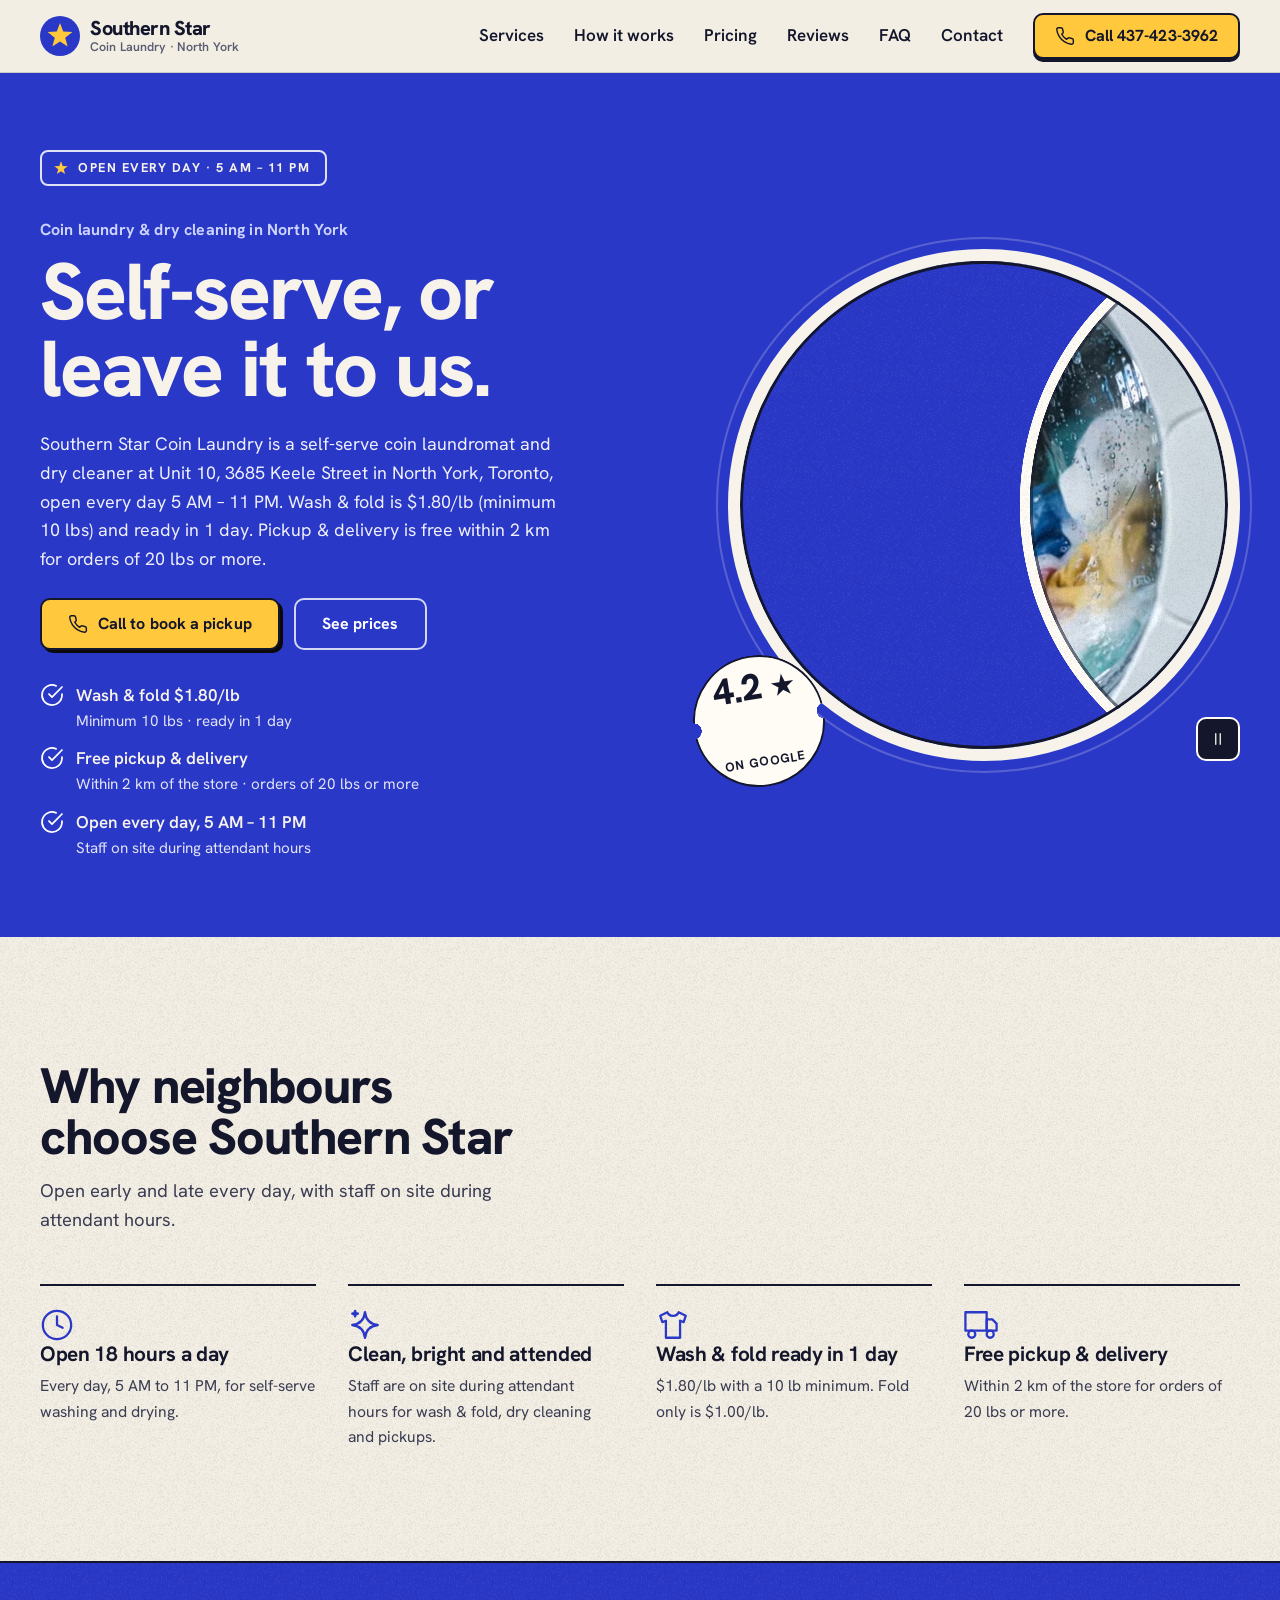
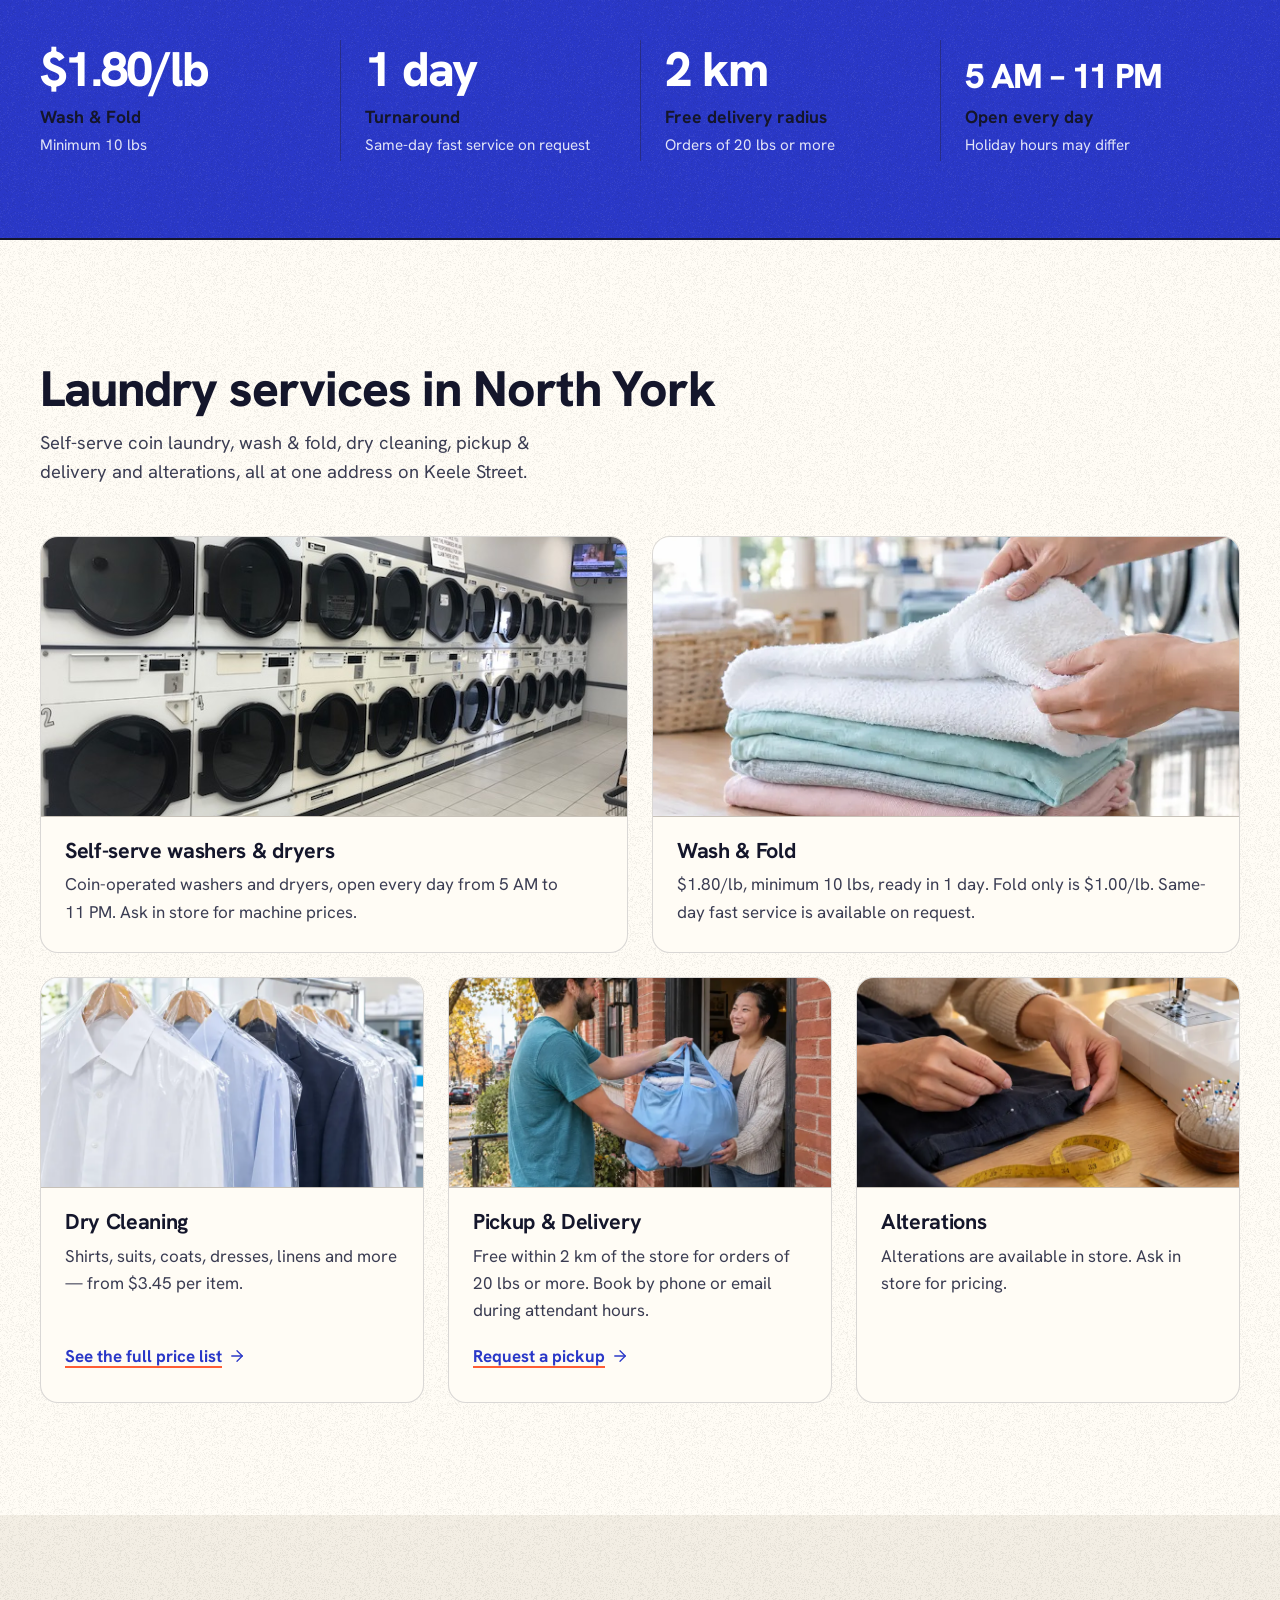
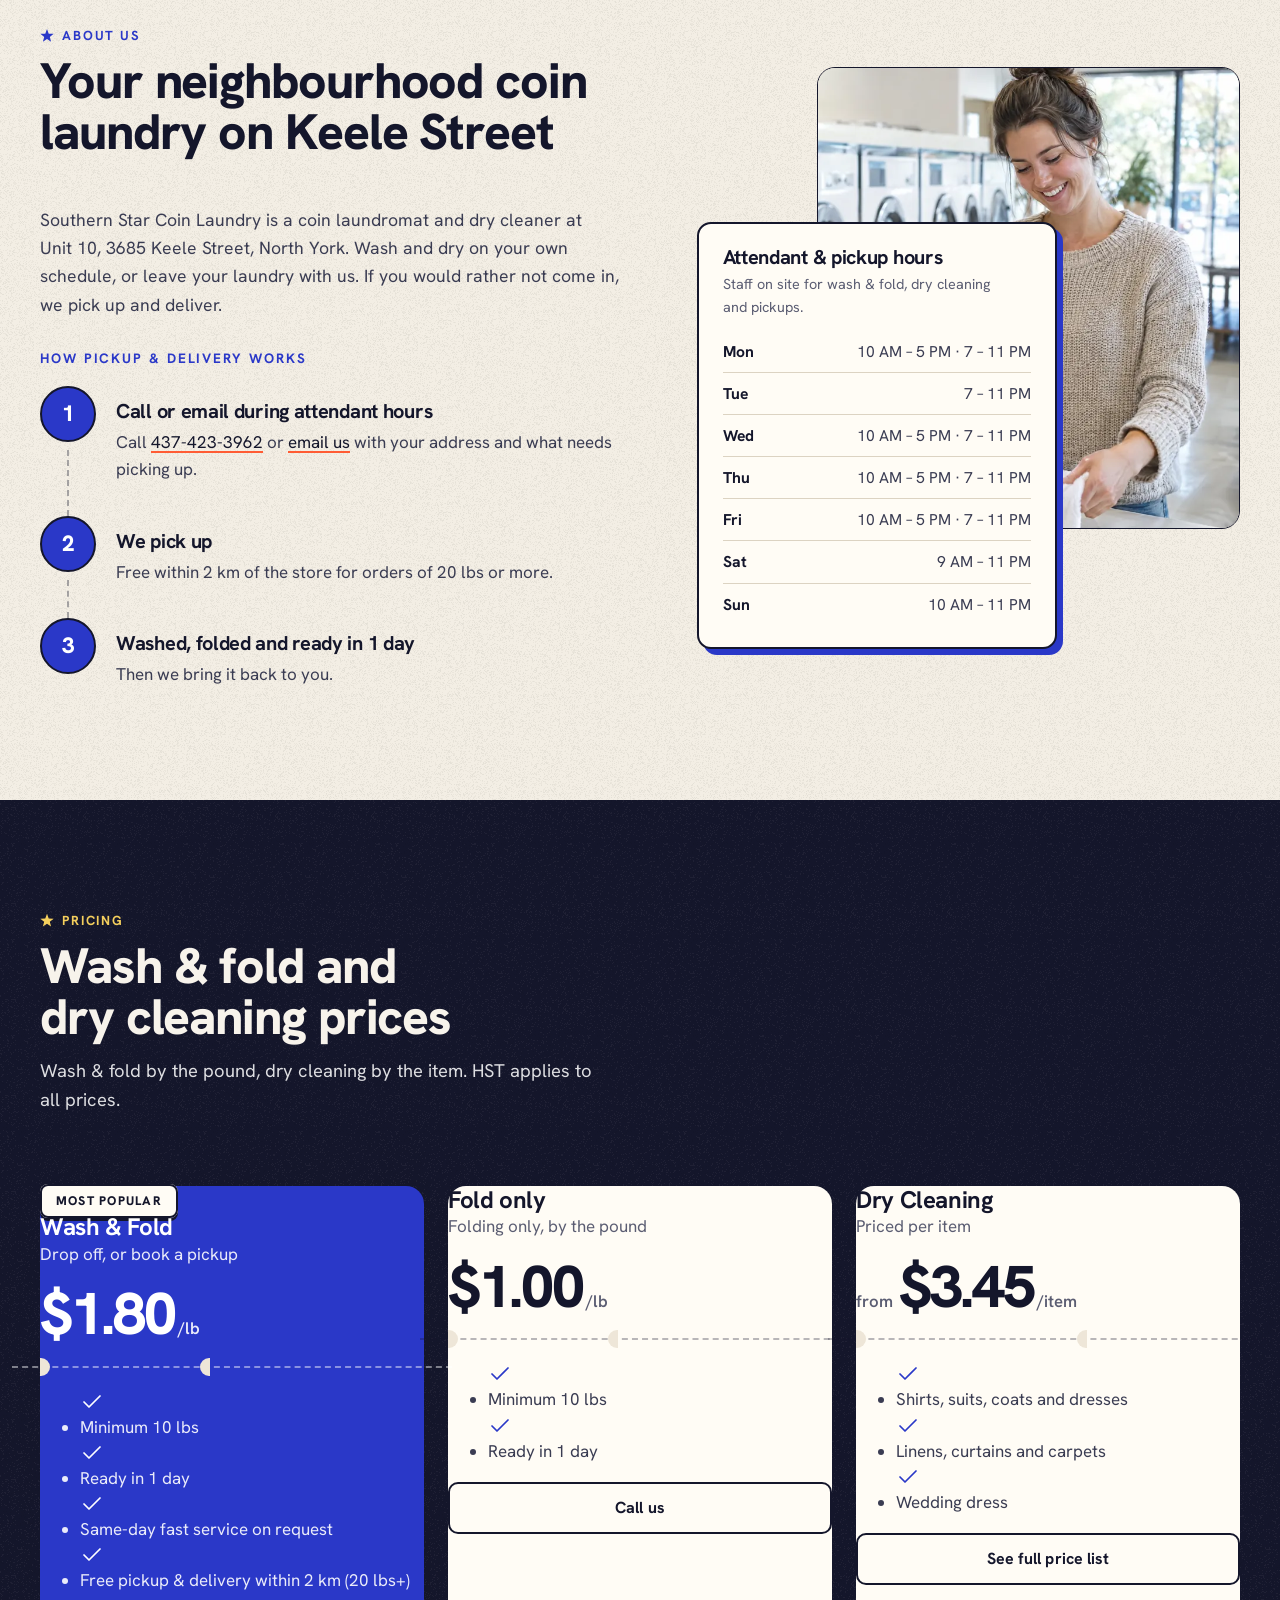
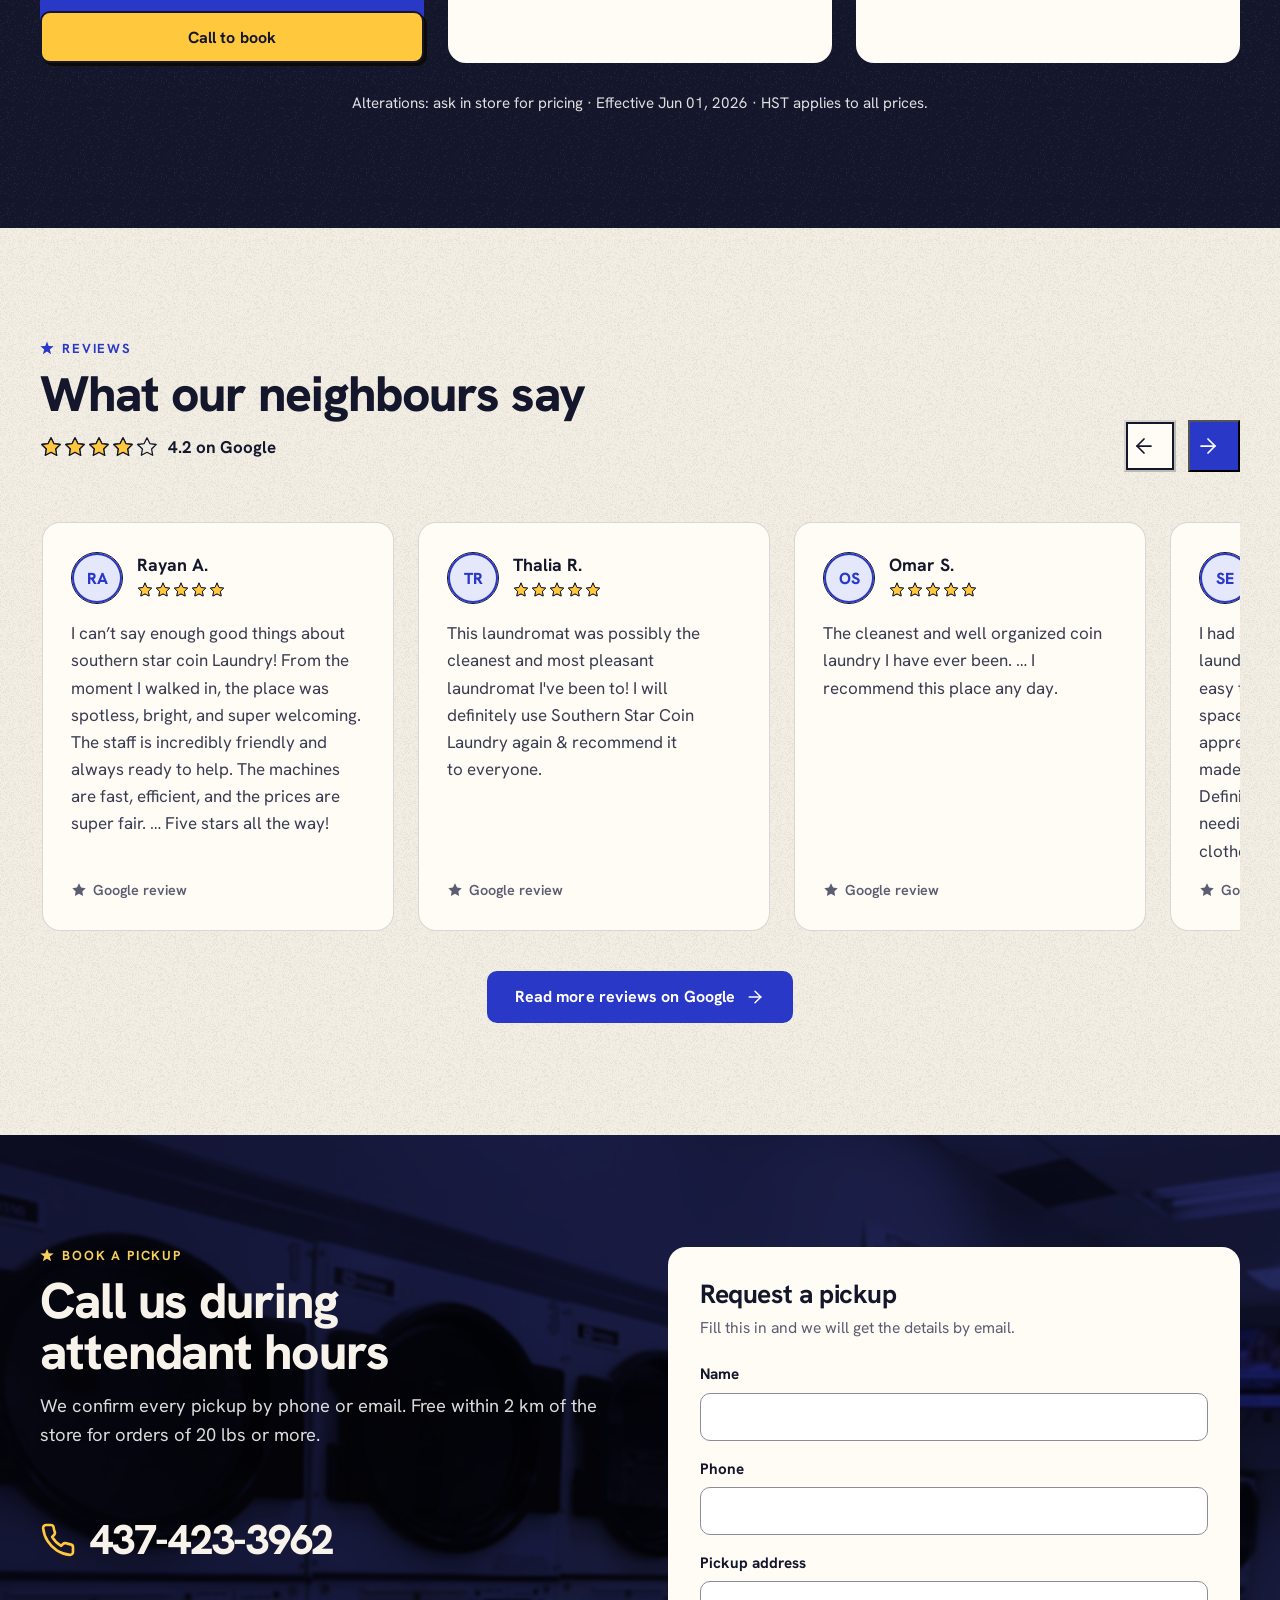
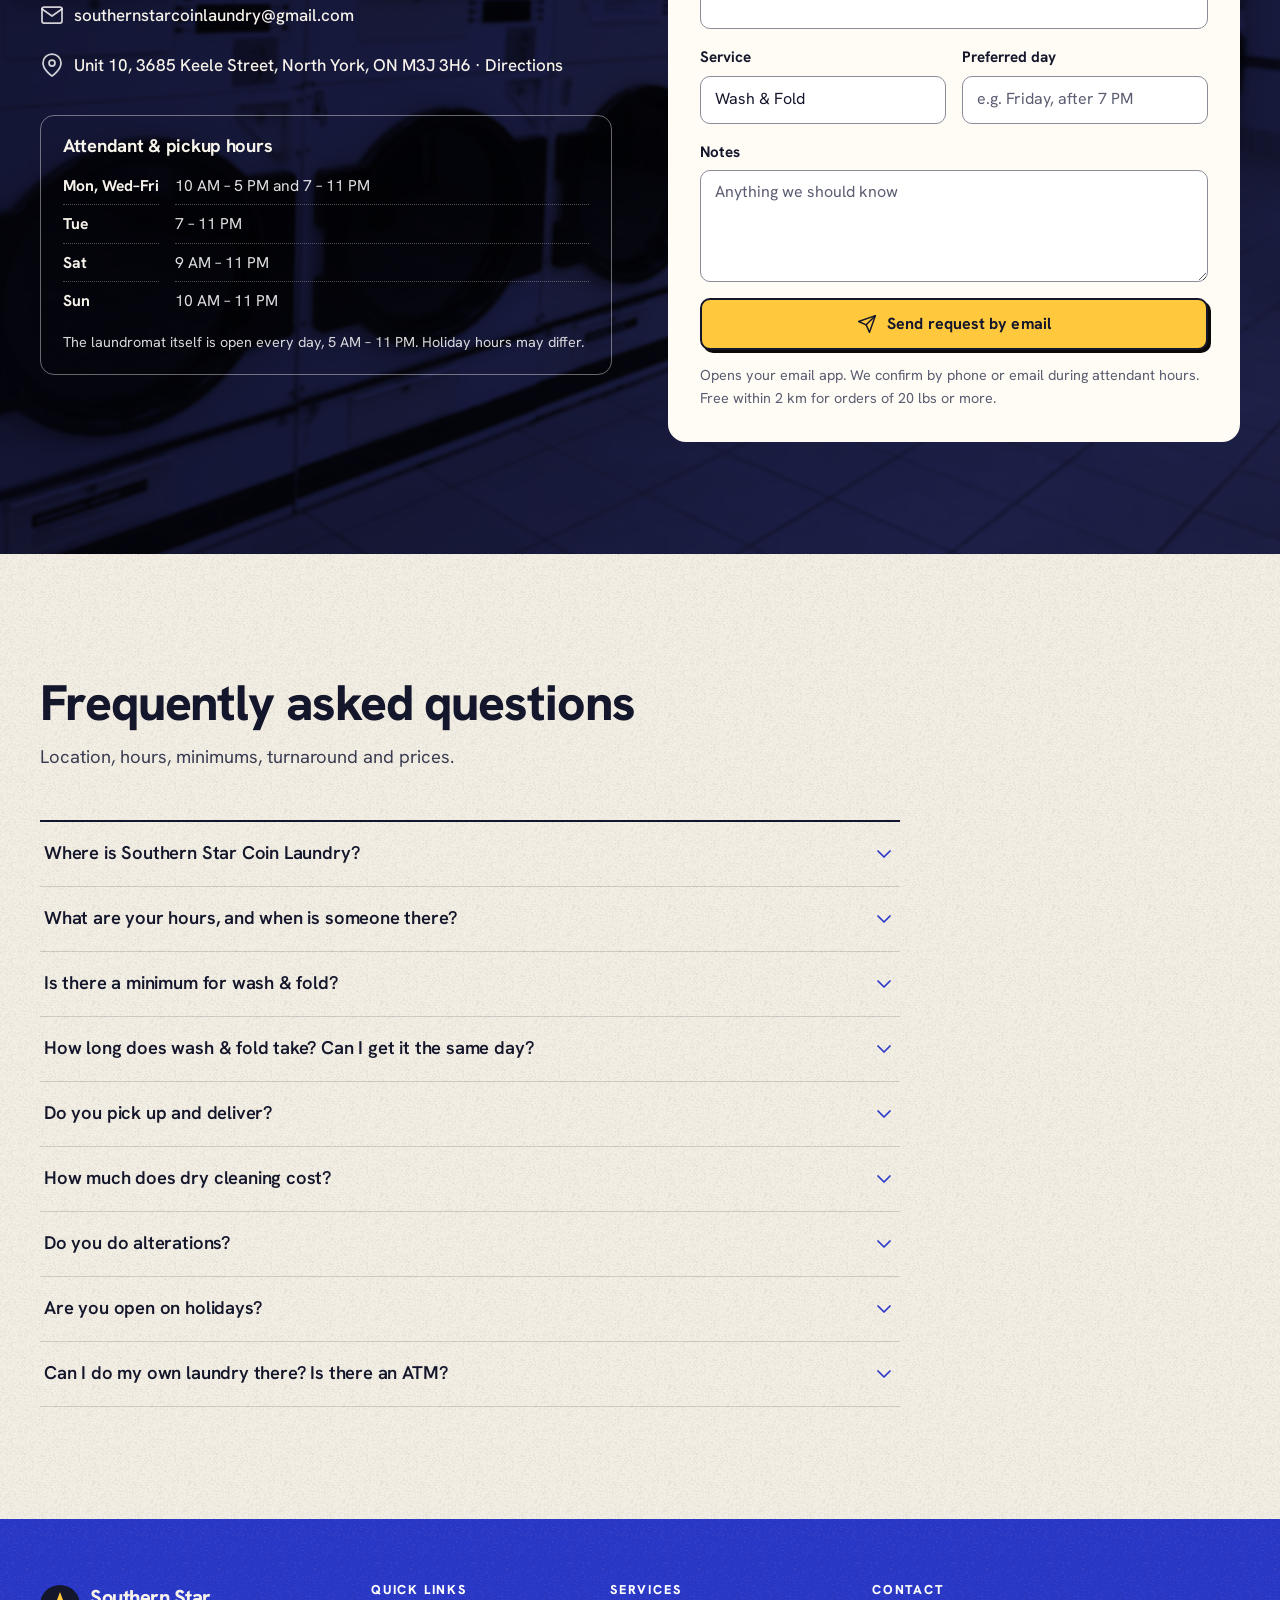
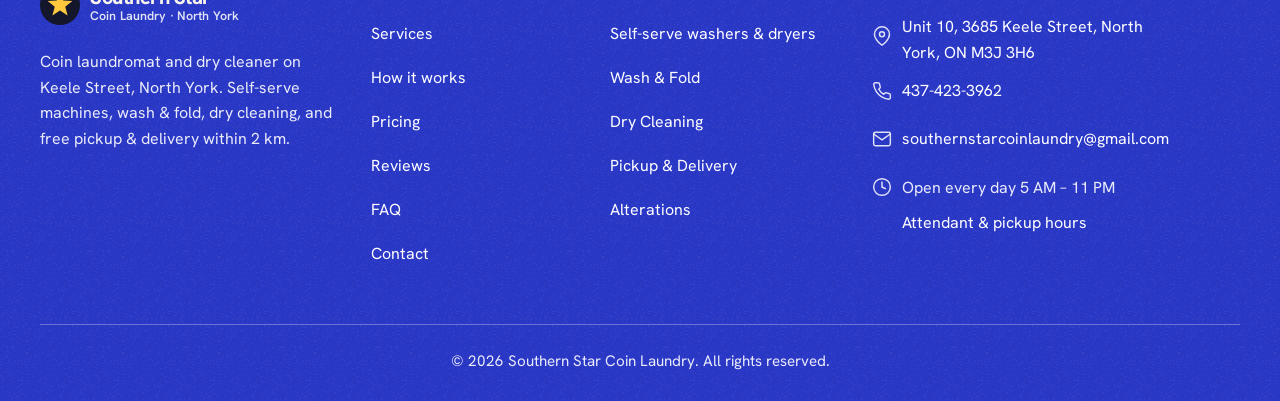
==== commit b6a78ee8: "Preview only: colour direction B (linen + cobalt colour-block) A throwaway branch so the site owner " ====
--- a/index.html
+++ b/index.html
@@ -7,7 +7,7 @@
   <meta name="description" content="Coin laundry &amp; dry cleaner at 3685 Keele Street, North York. Open daily 5 AM–11 PM. Wash &amp; fold $1.80/lb, ready in 1 day. Free delivery within 2 km (20 lbs+).">
   <meta name="robots" content="index, follow, max-image-preview:large">
   <link rel="canonical" href="https://sscoinlaundry.vercel.app/">
-  <meta name="theme-color" content="#F7F3EB">
+  <meta name="theme-color" content="#FFFFFF">
   <meta property="og:type" content="website">
   <meta property="og:site_name" content="Southern Star Coin Laundry">
   <meta property="og:locale" content="en_CA">
@@ -23,12 +23,14 @@
   <meta name="twitter:description" content="Coin laundry &amp; dry cleaner at 3685 Keele Street, North York. Open daily 5 AM–11 PM. Wash &amp; fold $1.80/lb, ready in 1 day. Free delivery within 2 km (20 lbs+).">
   <meta name="twitter:image" content="https://sscoinlaundry.vercel.app/img/og-cover.jpg">
   <meta name="twitter:image:alt" content="Laundry tumbling behind the glass door of a front-load washer">
-  <link rel="icon" href="data:image/svg+xml,%3Csvg xmlns='http://www.w3.org/2000/svg' viewBox='0 0 40 40'%3E%3Ccircle cx='20' cy='20' r='20' fill='%23211A16'/%3E%3Cpolygon fill='%23F4CF5D' points='20,7 23.23,15.55 32.36,15.98 25.23,21.7 27.64,30.52 20,25.5 12.36,30.52 14.77,21.7 7.64,15.98 16.77,15.55'/%3E%3C/svg%3E">
+  <link rel="icon" href="data:image/svg+xml,%3Csvg xmlns='http://www.w3.org/2000/svg' viewBox='0 0 40 40'%3E%3Crect width='40' height='40' rx='10' fill='%230E7C86'/%3E%3Cpolygon fill='%23fff' points='20,7 23.23,15.55 32.36,15.98 25.23,21.7 27.64,30.52 20,25.5 12.36,30.52 14.77,21.7 7.64,15.98 16.77,15.55'/%3E%3Ccircle cx='31.5' cy='8.5' r='2.2' fill='%23FF6B4A'/%3E%3C/svg%3E">
+  <link rel="preconnect" href="https://fonts.googleapis.com">
+  <link rel="preconnect" href="https://fonts.gstatic.com" crossorigin>
+  <link href="https://fonts.googleapis.com/css2?family=DM+Serif+Display&family=Outfit:wght@400;500;600;700&display=swap" rel="stylesheet">
   <link rel="preload" as="image" href="img/hero-washer-960.webp" type="image/webp" media="(max-width: 61.999em)">
   <link rel="preload" as="image" href="img/hero-washer-1920.webp" type="image/webp" media="(min-width: 62em)">
-  <link rel="preload" href="fonts/besley-latin-wght-normal.woff2" as="font" type="font/woff2" crossorigin>
-  <link rel="preload" href="fonts/schibsted-grotesk-latin-wght-normal.woff2" as="font" type="font/woff2" crossorigin>
   <link rel="stylesheet" href="css/site.css">
+  <link rel="stylesheet" href="css/direction-b.css"><!-- preview of colour direction B -->
   <script>document.documentElement.classList.add('js');</script>
   <script src="js/site.js" defer onerror="document.documentElement.classList.remove('js')"></script>
   <script type="application/ld+json">
@@ -359,7 +361,7 @@
   <header class="site-header">
     <div class="container nav">
       <a class="brand" href="index.html" aria-label="Southern Star Coin Laundry, home">
-        <svg class="brand__mark" viewBox="0 0 40 40" aria-hidden="true" focusable="false"><circle class="brand__disc" cx="20" cy="20" r="20" fill="#211A16"/><circle class="brand__seal" cx="20" cy="20" r="16.4" fill="none" stroke="#F4CF5D" stroke-opacity=".4" stroke-width="1.2"/><polygon class="brand__star" fill="#F4CF5D" points="20,7 23.23,15.55 32.36,15.98 25.23,21.7 27.64,30.52 20,25.5 12.36,30.52 14.77,21.7 7.64,15.98 16.77,15.55"/></svg>
+        <svg class="brand__mark" viewBox="0 0 40 40" aria-hidden="true" focusable="false"><rect width="40" height="40" rx="10" fill="#0E7C86"/><polygon fill="#fff" points="20,7 23.23,15.55 32.36,15.98 25.23,21.7 27.64,30.52 20,25.5 12.36,30.52 14.77,21.7 7.64,15.98 16.77,15.55"/><circle cx="31.5" cy="8.5" r="2.2" fill="#FF6B4A"/></svg>
         <span class="brand__text">
           <span class="brand__name">Southern Star</span>
           <span class="brand__tag">Coin Laundry · North York</span>
@@ -430,7 +432,22 @@
         </div>
 
         <div class="hero__visual" aria-hidden="true">
+          <div class="hero__orb"></div>
+          <div class="float-card float-card--rating">
+            <div class="float-card__row">
+              <span class="float-card__icon float-card__icon--star">
+                <svg class="icon icon--fill" viewBox="0 0 24 24"><path d="M12 2l3.09 6.26L22 9.27l-5 4.87 1.18 6.88L12 17.77l-6.18 3.25L7 14.14 2 9.27l6.91-1.01L12 2z"/></svg>
+              </span>
+              <div>
+                <p class="float-card__big">4.2 <span class="star-glyph">★</span></p>
+                <p class="float-card__label">on Google</p>
+              </div>
+            </div>
+          </div>
           <div class="float-badge">
+            <span class="float-badge__icon">
+              <svg class="icon" viewBox="0 0 24 24"><path d="M8 3l-5 2.5 1.5 4.5L7 9v12h10V9l2.5 1L21 5.5 16 3c-.6 1.6-2.2 2.5-4 2.5S8.6 4.6 8 3z"/></svg>
+            </span>
             <div>
               <div class="float-badge__value">$1.80/lb</div>
               <div class="float-badge__label">Wash &amp; Fold · ready in 1&nbsp;day</div>
@@ -438,7 +455,7 @@
           </div>
           <div class="float-card float-card--address">
             <div class="float-card__row">
-              <span class="float-card__icon">
+              <span class="float-card__icon float-card__icon--teal">
                 <svg class="icon" viewBox="0 0 24 24"><path d="M21 10c0 7-9 13-9 13s-9-6-9-13a9 9 0 0 1 18 0z"/><circle cx="12" cy="10" r="3"/></svg>
               </span>
               <div>
@@ -455,36 +472,37 @@
     </section>
 
     <!-- 3. Why us -->
-    <section class="section section--paper" id="why-us" aria-labelledby="why-title">
+    <section class="section section--light" id="why-us" aria-labelledby="why-title">
       <div class="container">
         <div class="section__head">
+          <p class="eyebrow">Why us</p>
           <h2 class="section__title" id="why-title">Why neighbours choose Southern Star</h2>
           <p class="section__lead">Open early and late every day, with staff on site during attendant hours.</p>
         </div>
         <div class="feature-grid">
           <article class="feature-card">
-            <span class="feature-card__icon">
+            <span class="icon-circle icon-circle--teal">
               <svg class="icon" viewBox="0 0 24 24" aria-hidden="true" focusable="false"><circle cx="12" cy="12" r="10"/><path d="M12 6v6l4 2"/></svg>
             </span>
             <h3>Open 18&nbsp;hours a day</h3>
             <p>Every day, 5&nbsp;AM to 11&nbsp;PM, for self-serve washing and drying.</p>
           </article>
           <article class="feature-card">
-            <span class="feature-card__icon">
+            <span class="icon-circle icon-circle--sea">
               <svg class="icon" viewBox="0 0 24 24" aria-hidden="true" focusable="false"><path d="M12 3c.6 5.2 3.8 8.4 9 9-5.2.6-8.4 3.8-9 9-.6-5.2-3.8-8.4-9-9 5.2-.6 8.4-3.8 9-9z"/><path d="M5 2l.5 1.5L7 4l-1.5.5L5 6l-.5-1.5L3 4l1.5-.5z"/></svg>
             </span>
             <h3>Clean, bright and attended</h3>
             <p>Staff are on site during attendant hours for wash &amp; fold, dry cleaning and pickups.</p>
           </article>
           <article class="feature-card">
-            <span class="feature-card__icon">
+            <span class="icon-circle icon-circle--coral">
               <svg class="icon" viewBox="0 0 24 24" aria-hidden="true" focusable="false"><path d="M8 3l-5 2.5 1.5 4.5L7 9v12h10V9l2.5 1L21 5.5 16 3c-.6 1.6-2.2 2.5-4 2.5S8.6 4.6 8 3z"/></svg>
             </span>
             <h3>Wash &amp; fold ready in 1&nbsp;day</h3>
             <p>$1.80/lb with a 10&nbsp;lb minimum. Fold only is $1.00/lb.</p>
           </article>
           <article class="feature-card">
-            <span class="feature-card__icon">
+            <span class="icon-circle icon-circle--aqua">
               <svg class="icon" viewBox="0 0 24 24" aria-hidden="true" focusable="false"><path d="M1 3h15v13H1z"/><path d="M16 8h4l3 3v5h-7V8z"/><circle cx="5.5" cy="18.5" r="2.5"/><circle cx="18.5" cy="18.5" r="2.5"/></svg>
             </span>
             <h3>Free pickup &amp; delivery</h3>
@@ -521,16 +539,20 @@
     </section>
 
     <!-- 5. Services -->
-    <section class="section section--manila" id="services" aria-labelledby="services-title">
+    <section class="section section--white" id="services" aria-labelledby="services-title">
       <div class="container">
         <div class="section__head">
+          <p class="eyebrow">Services</p>
           <h2 class="section__title" id="services-title">Laundry services in North York</h2>
           <p class="section__lead">Self-serve coin laundry, wash &amp; fold, dry cleaning, pickup &amp; delivery and alterations, all at one address on Keele Street.</p>
         </div>
         <div class="services-grid">
           <article class="service-card">
-            <div class="service-card__media service-card__media--photo">
+            <div class="service-card__media service-card__media--photo media--teal">
               <img class="service-card__photo" src="img/laundromat_img.jpg" width="640" height="480" alt="Rows of stacked coin-operated dryers inside Southern Star Coin Laundry, North York" loading="lazy" decoding="async">
+              <span class="service-card__badge" aria-hidden="true">
+                <svg class="icon icon--sm" viewBox="0 0 24 24"><rect x="3" y="2" width="18" height="20" rx="3"/><circle cx="12" cy="13" r="5"/><path d="M7 6h.01M11 6h3"/></svg>
+              </span>
             </div>
             <div class="service-card__body">
               <h3>Self-serve washers &amp; dryers</h3>
@@ -538,11 +560,14 @@
             </div>
           </article>
           <article class="service-card">
-            <div class="service-card__media service-card__media--photo">
+            <div class="service-card__media service-card__media--photo media--aqua">
               <picture class="service-card__photo">
                 <source srcset="img/svc-washfold.webp" type="image/webp">
                 <img src="img/svc-washfold.jpg" width="800" height="600" alt="Hands folding a fresh white towel on a stack of neatly folded laundry" loading="lazy" decoding="async">
               </picture>
+              <span class="service-card__badge" aria-hidden="true">
+                <svg class="icon icon--sm" viewBox="0 0 24 24"><path d="M8 3l-5 2.5 1.5 4.5L7 9v12h10V9l2.5 1L21 5.5 16 3c-.6 1.6-2.2 2.5-4 2.5S8.6 4.6 8 3z"/></svg>
+              </span>
             </div>
             <div class="service-card__body">
               <h3>Wash &amp; Fold</h3>
@@ -550,11 +575,14 @@
             </div>
           </article>
           <article class="service-card">
-            <div class="service-card__media service-card__media--photo">
+            <div class="service-card__media service-card__media--photo media--coral">
               <picture class="service-card__photo">
                 <source srcset="img/svc-dryclean.webp" type="image/webp">
                 <img src="img/svc-dryclean.jpg" width="800" height="600" alt="Pressed dress shirts and a suit jacket on hangers in clear garment bags" loading="lazy" decoding="async">
               </picture>
+              <span class="service-card__badge" aria-hidden="true">
+                <svg class="icon icon--sm" viewBox="0 0 24 24"><path d="M12 3.5a2 2 0 0 1 2 2c0 1.6-2 1.9-2 3.5"/><path d="M12 9L3.2 15.2A1.2 1.2 0 0 0 3.9 17.4h16.2a1.2 1.2 0 0 0 .7-2.2L12 9z"/></svg>
+              </span>
             </div>
             <div class="service-card__body">
               <h3>Dry Cleaning</h3>
@@ -565,11 +593,14 @@
             </div>
           </article>
           <article class="service-card">
-            <div class="service-card__media service-card__media--photo">
+            <div class="service-card__media service-card__media--photo media--aqua">
               <picture class="service-card__photo">
                 <source srcset="img/svc-pickup.webp" type="image/webp">
                 <img src="img/svc-pickup.jpg" width="800" height="600" alt="A bag of clean laundry being handed over at a customer's front door" loading="lazy" decoding="async">
               </picture>
+              <span class="service-card__badge" aria-hidden="true">
+                <svg class="icon icon--sm" viewBox="0 0 24 24"><path d="M1 3h15v13H1z"/><path d="M16 8h4l3 3v5h-7V8z"/><circle cx="5.5" cy="18.5" r="2.5"/><circle cx="18.5" cy="18.5" r="2.5"/></svg>
+              </span>
             </div>
             <div class="service-card__body">
               <h3>Pickup &amp; Delivery</h3>
@@ -580,24 +611,39 @@
             </div>
           </article>
           <article class="service-card">
-            <div class="service-card__media service-card__media--photo">
+            <div class="service-card__media service-card__media--photo media--coral">
               <picture class="service-card__photo">
                 <source srcset="img/svc-alterations.webp" type="image/webp">
                 <img src="img/svc-alterations.jpg" width="800" height="600" alt="Hands pinning a trouser hem beside a sewing machine" loading="lazy" decoding="async">
               </picture>
+              <span class="service-card__badge" aria-hidden="true">
+                <svg class="icon icon--sm" viewBox="0 0 24 24"><circle cx="6" cy="6" r="3"/><circle cx="6" cy="18" r="3"/><path d="M20 4L8.12 15.88"/><path d="M14.47 14.48L20 20"/><path d="M8.12 8.12L12 12"/></svg>
+              </span>
             </div>
             <div class="service-card__body">
               <h3>Alterations</h3>
               <p>Alterations are available in store. Ask in store for pricing.</p>
             </div>
           </article>
+          <article class="service-card">
+            <div class="service-card__media media--teal">
+              <svg class="icon icon--xl" viewBox="0 0 24 24" aria-hidden="true" focusable="false"><rect x="2" y="6" width="20" height="12" rx="2"/><circle cx="12" cy="12" r="3"/><path d="M6 12h.01M18 12h.01"/></svg>
+              <span class="service-card__badge" aria-hidden="true">
+                <svg class="icon icon--sm" viewBox="0 0 24 24"><rect x="2" y="6" width="20" height="12" rx="2"/><circle cx="12" cy="12" r="3"/><path d="M6 12h.01M18 12h.01"/></svg>
+              </span>
+            </div>
+            <div class="service-card__body">
+              <h3>ATM on site</h3>
+              <p>An ATM is available in the store.</p>
+            </div>
+          </article>
         </div>
       </div>
     </section>
 
     <!-- 6. About / How it works -->
     <div id="about">
-      <section class="section section--paper" id="how-it-works" aria-labelledby="about-title">
+      <section class="section section--light" id="how-it-works" aria-labelledby="about-title">
         <div class="container how__grid">
           <div>
             <div class="section__head">
@@ -608,21 +654,21 @@
             <h3 class="how__subtitle">How pickup &amp; delivery works</h3>
             <ol class="steps">
               <li class="step">
-                <span class="step__num" aria-hidden="true">1</span>
+                <span class="step__num step__num--teal" aria-hidden="true">1</span>
                 <div>
                   <h3>Call or email during attendant hours</h3>
                   <p>Call <a href="tel:+14374233962">437-423-3962</a> or <a href="mailto:southernstarcoinlaundry@gmail.com">email us</a> with your address and what needs picking up.</p>
                 </div>
               </li>
               <li class="step">
-                <span class="step__num" aria-hidden="true">2</span>
+                <span class="step__num step__num--aqua" aria-hidden="true">2</span>
                 <div>
                   <h3>We pick up</h3>
                   <p>Free within 2&nbsp;km of the store for orders of 20&nbsp;lbs or more.</p>
                 </div>
               </li>
               <li class="step">
-                <span class="step__num" aria-hidden="true">3</span>
+                <span class="step__num step__num--coral" aria-hidden="true">3</span>
                 <div>
                   <h3>Washed, folded and ready in 1&nbsp;day</h3>
                   <p>Then we bring it back to you.</p>
@@ -658,17 +704,18 @@
     </div>
 
     <!-- 7. Pricing band -->
-    <section class="section section--manila pricing" id="pricing" aria-labelledby="pricing-title">
+    <section class="section section--dark pricing" id="pricing" aria-labelledby="pricing-title">
       <div class="container">
         <div class="section__head">
+          <p class="eyebrow eyebrow--amber">Pricing</p>
           <h2 class="section__title" id="pricing-title">Wash &amp; fold and dry cleaning prices</h2>
           <p class="section__lead">Wash &amp; fold by the pound, dry cleaning by the item. HST applies to all prices.</p>
         </div>
         <div class="price-grid">
-          <article class="ticket ticket--featured">
-            <span class="ticket__tag">Most popular</span>
+          <article class="glass glass--featured">
+            <span class="glass__badge">Most popular</span>
             <h3>Wash &amp; Fold</h3>
-            <p class="ticket__sub">Drop off, or book a pickup</p>
+            <p class="glass__sub">Drop off, or book a pickup</p>
             <p class="price"><span class="price__amount">$1.80</span><wbr><span class="price__unit">/lb</span></p>
             <ul>
               <li><svg class="icon" viewBox="0 0 24 24" aria-hidden="true" focusable="false"><path d="M20 6L9 17l-5-5"/></svg>Minimum 10&nbsp;lbs</li>
@@ -678,26 +725,26 @@
             </ul>
             <a class="btn btn--cta btn--block" href="tel:+14374233962">Call to book</a>
           </article>
-          <article class="ticket">
+          <article class="glass">
             <h3>Fold only</h3>
-            <p class="ticket__sub">Folding only, by the pound</p>
+            <p class="glass__sub">Folding only, by the pound</p>
             <p class="price"><span class="price__amount">$1.00</span><wbr><span class="price__unit">/lb</span></p>
             <ul>
               <li><svg class="icon" viewBox="0 0 24 24" aria-hidden="true" focusable="false"><path d="M20 6L9 17l-5-5"/></svg>Minimum 10&nbsp;lbs</li>
               <li><svg class="icon" viewBox="0 0 24 24" aria-hidden="true" focusable="false"><path d="M20 6L9 17l-5-5"/></svg>Ready in 1&nbsp;day</li>
             </ul>
-            <a class="btn btn--ink btn--block" href="tel:+14374233962">Call us</a>
-          </article>
-          <article class="ticket">
+            <a class="btn btn--outline btn--block" href="tel:+14374233962">Call us</a>
+          </article>
+          <article class="glass">
             <h3>Dry Cleaning</h3>
-            <p class="ticket__sub">Priced per item</p>
+            <p class="glass__sub">Priced per item</p>
             <p class="price"><span class="price__from">from</span> <span class="price__amount">$3.45</span><wbr><span class="price__unit">/item</span></p>
             <ul>
               <li><svg class="icon" viewBox="0 0 24 24" aria-hidden="true" focusable="false"><path d="M20 6L9 17l-5-5"/></svg>Shirts, suits, coats and dresses</li>
               <li><svg class="icon" viewBox="0 0 24 24" aria-hidden="true" focusable="false"><path d="M20 6L9 17l-5-5"/></svg>Linens, curtains and carpets</li>
               <li><svg class="icon" viewBox="0 0 24 24" aria-hidden="true" focusable="false"><path d="M20 6L9 17l-5-5"/></svg>Wedding dress</li>
             </ul>
-            <a class="btn btn--ink btn--block" href="pricing.html">See full price list</a>
+            <a class="btn btn--outline btn--block" href="pricing.html">See full price list</a>
           </article>
         </div>
         <p class="pricing__note">Alterations: ask in store for pricing · Effective Jun&nbsp;01, 2026 · HST applies to all prices.</p>
@@ -705,10 +752,11 @@
     </section>
 
     <!-- 8. Reviews -->
-    <section class="section section--paper" id="reviews" aria-labelledby="reviews-title">
+    <section class="section section--light" id="reviews" aria-labelledby="reviews-title">
       <div class="container" data-scroller>
         <div class="reviews__head">
           <div class="section__head">
+            <p class="eyebrow">Reviews</p>
             <h2 class="section__title" id="reviews-title">What our neighbours say</h2>
             <p class="rating-line">
               <span class="stars" role="img" aria-label="4.2 out of 5 stars">
@@ -721,10 +769,10 @@
             </p>
           </div>
           <div class="reviews__nav">
-            <button class="arrow-btn" type="button" data-prev aria-label="Previous reviews">
+            <button class="circle-btn circle-btn--light" type="button" data-prev aria-label="Previous reviews">
               <svg class="icon" viewBox="0 0 24 24" aria-hidden="true" focusable="false"><path d="M19 12H5"/><path d="M12 19l-7-7 7-7"/></svg>
             </button>
-            <button class="arrow-btn arrow-btn--solid" type="button" data-next aria-label="Next reviews">
+            <button class="circle-btn circle-btn--blue" type="button" data-next aria-label="Next reviews">
               <svg class="icon" viewBox="0 0 24 24" aria-hidden="true" focusable="false"><path d="M5 12h14"/><path d="M12 5l7 7-7 7"/></svg>
             </button>
           </div>
@@ -733,7 +781,7 @@
         <ul class="reviews__track" data-track aria-label="Google reviews">
           <li class="review-card">
             <div class="review-card__head">
-              <span class="avatar" aria-hidden="true">RA</span>
+              <span class="avatar avatar--teal" aria-hidden="true">RA</span>
               <div>
                 <span class="review-card__name">Rayan A.</span>
                 <span class="stars stars--sm" role="img" aria-label="5 out of 5 stars">
@@ -749,7 +797,7 @@
           </li>
           <li class="review-card">
             <div class="review-card__head">
-              <span class="avatar" aria-hidden="true">TR</span>
+              <span class="avatar avatar--aqua" aria-hidden="true">TR</span>
               <div>
                 <span class="review-card__name">Thalia R.</span>
                 <span class="stars stars--sm" role="img" aria-label="5 out of 5 stars">
@@ -765,7 +813,7 @@
           </li>
           <li class="review-card">
             <div class="review-card__head">
-              <span class="avatar" aria-hidden="true">OS</span>
+              <span class="avatar avatar--coral" aria-hidden="true">OS</span>
               <div>
                 <span class="review-card__name">Omar S.</span>
                 <span class="stars stars--sm" role="img" aria-label="5 out of 5 stars">
@@ -781,7 +829,7 @@
           </li>
           <li class="review-card">
             <div class="review-card__head">
-              <span class="avatar" aria-hidden="true">SE</span>
+              <span class="avatar avatar--sea" aria-hidden="true">SE</span>
               <div>
                 <span class="review-card__name">Small E.</span>
                 <span class="stars stars--sm" role="img" aria-label="5 out of 5 stars">
@@ -798,7 +846,7 @@
         </ul>
 
         <div class="reviews__cta">
-          <a class="btn btn--ink" href="https://maps.app.goo.gl/hLKiNmSBhVdrMN4HA" target="_blank" rel="noopener">Read more reviews on Google
+          <a class="btn btn--blue" href="https://maps.app.goo.gl/hLKiNmSBhVdrMN4HA" target="_blank" rel="noopener">Read more reviews on Google
             <svg class="icon" viewBox="0 0 24 24" aria-hidden="true" focusable="false"><path d="M5 12h14"/><path d="M12 5l7 7-7 7"/></svg>
           </a>
         </div>
@@ -811,7 +859,7 @@
       <div class="container book__grid">
         <div>
           <div class="section__head">
-            <p class="eyebrow">Book a pickup</p>
+            <p class="eyebrow eyebrow--aqua">Book a pickup</p>
             <h2 class="section__title" id="contact-title">Call us during attendant hours</h2>
             <p class="section__lead">We confirm every pickup by phone or email. Free within 2&nbsp;km of the store for orders of 20&nbsp;lbs or more.</p>
           </div>
@@ -884,9 +932,10 @@
     </section>
 
     <!-- 10. FAQ -->
-    <section class="section section--manila" id="faq" aria-labelledby="faq-title">
+    <section class="section section--light" id="faq" aria-labelledby="faq-title">
       <div class="container">
         <div class="section__head">
+          <p class="eyebrow">Questions</p>
           <h2 class="section__title" id="faq-title">Frequently asked questions</h2>
           <p class="section__lead">Location, hours, minimums, turnaround and prices.</p>
         </div>
@@ -975,7 +1024,7 @@
       <div class="footer__grid">
         <div class="footer__brand">
           <a class="brand" href="index.html" aria-label="Southern Star Coin Laundry, home">
-            <svg class="brand__mark" viewBox="0 0 40 40" aria-hidden="true" focusable="false"><circle class="brand__disc" cx="20" cy="20" r="20" fill="#211A16"/><circle class="brand__seal" cx="20" cy="20" r="16.4" fill="none" stroke="#F4CF5D" stroke-opacity=".4" stroke-width="1.2"/><polygon class="brand__star" fill="#F4CF5D" points="20,7 23.23,15.55 32.36,15.98 25.23,21.7 27.64,30.52 20,25.5 12.36,30.52 14.77,21.7 7.64,15.98 16.77,15.55"/></svg>
+            <svg class="brand__mark" viewBox="0 0 40 40" aria-hidden="true" focusable="false"><rect width="40" height="40" rx="10" fill="#0E7C86"/><polygon fill="#fff" points="20,7 23.23,15.55 32.36,15.98 25.23,21.7 27.64,30.52 20,25.5 12.36,30.52 14.77,21.7 7.64,15.98 16.77,15.55"/><circle cx="31.5" cy="8.5" r="2.2" fill="#FF6B4A"/></svg>
             <span class="brand__text">
               <span class="brand__name">Southern Star</span>
               <span class="brand__tag">Coin Laundry · North York</span>
@@ -1002,6 +1051,7 @@
             <li><a href="pricing.html">Dry Cleaning</a></li>
             <li><a href="index.html#contact">Pickup &amp; Delivery</a></li>
             <li><a href="index.html#services">Alterations</a></li>
+            <li><a href="index.html#services">ATM on site</a></li>
           </ul>
         </nav>
         <div>
--- a/css/direction-b.css
+++ b/css/direction-b.css
@@ -0,0 +1,571 @@
+/* ==========================================================================
+   Direction B: "Fresh linen & colour-block"
+   Linen paper base, one bold "laundry-bluing" cobalt for flat colour blocks,
+   a night-ink for the dark bands, and one sun-yellow that only ever means
+   "the star" (logo, rating stars) or "do this" (the call / book buttons).
+   Display: Bricolage Grotesque (variable, opsz + wght). Text/UI: Hanken Grotesk.
+   Drop-in override for css/site.css (load after it).
+   ========================================================================== */
+
+@font-face {
+  font-family: "Bricolage Grotesque";
+  font-style: normal;
+  font-weight: 200 800;
+  font-display: swap;
+  src: url("../fonts/bricolage-grotesque-latin-opsz-normal.woff2") format("woff2-variations"),
+       url("../fonts/bricolage-grotesque-latin-opsz-normal.woff2") format("woff2");
+  unicode-range: U+0000-00FF, U+0131, U+0152-0153, U+02BB-02BC, U+02C6, U+02DA, U+02DC, U+0304, U+0308, U+0329, U+2000-206F, U+20AC, U+2122, U+2191, U+2193, U+2212, U+2215, U+FEFF, U+FFFD;
+}
+@font-face {
+  font-family: "Hanken Grotesk";
+  font-style: normal;
+  font-weight: 100 900;
+  font-display: swap;
+  src: url("../fonts/hanken-grotesk-latin-wght-normal.woff2") format("woff2-variations"),
+       url("../fonts/hanken-grotesk-latin-wght-normal.woff2") format("woff2");
+  unicode-range: U+0000-00FF, U+0131, U+0152-0153, U+02BB-02BC, U+02C6, U+02DA, U+02DC, U+0304, U+0308, U+0329, U+2000-206F, U+20AC, U+2122, U+2191, U+2193, U+2212, U+2215, U+FEFF, U+FFFD;
+}
+
+/* 1. Tokens: every token from site.css, re-pointed
+   -------------------------------------------------------------------------- */
+:root {
+  --blue: #2A38C8;          /* cobalt "laundry bluing" (ultramarine): blocks, links, icons. White text 8.4:1; on linen 7.3:1 */
+  --blue-dark: #1E2899;     /* cobalt pressed / hover */
+  --blue-soft: #E5E8FB;     /* pale bluing tint: light hovers, note boxes */
+  --aqua: #CDD3FF;          /* (name kept) pale bluing for small highlights on cobalt and night only */
+  --aqua-deep: #2C3FD9;
+  --cta: #FFC83D;           /* sun yellow: CTA fill (ink label 11.5:1) and the star. Never a background block */
+  --cta-hover: #FFD66E;
+  --cta-deep: #14162B;      /* old coral-icon role, now ink */
+  --navy: #14162B;          /* night ink: dark bands */
+  --navy-deep: #0E1023;
+  --navy-mid: #1B1E3B;
+  --teal-end: #232750;
+  --ink: #14162B;           /* headings, button labels, borders: 15.4:1 on linen */
+  --text: #3A3C52;          /* body: 9.3:1 on linen */
+  --muted: #5B5D72;         /* secondary text: >= 4.9:1 on linen, paper and linen-deep */
+  --bg: #F3EEE4;            /* linen (Cloud Dancer family, a touch warmer) */
+  --card: #FFFCF5;          /* paper */
+  --line: #DCD3C2;          /* warm hairline */
+  --amber: #FFC83D;         /* rating stars = the star colour */
+  --amber-dark: #E0A800;
+  --radius: 18px;           /* blocks, cards, photos */
+  --radius-sm: 10px;        /* buttons, inputs, tabs, small boxes */
+  --pill: 10px;             /* no more pills: same as buttons */
+  --shadow: none;           /* depth comes from flat colour + hairlines, not blur */
+  --shadow-lg: none;
+  --font: "Hanken Grotesk", system-ui, -apple-system, "Segoe UI", Roboto, sans-serif;
+  --font-serif: var(--font); /* the old serif eyebrows become sans labels */
+  --font-display: "Bricolage Grotesque", "Hanken Grotesk", system-ui, sans-serif;
+  --ease: cubic-bezier(.2, .7, .2, 1);
+  --linen-deep: #E9E2D3;
+  --hair: rgba(20, 22, 43, .16);       /* ink hairline on linen / paper */
+  --press: 0 4px 0 var(--ink);         /* the sticker / key shadow under CTAs */
+  --grain: url("[data-uri]");
+  --dark-gradient: var(--grain) 0 0 / 96px repeat, var(--navy);
+}
+
+::selection { background: var(--cta); color: var(--ink); }
+
+/* 2. Base and type
+   -------------------------------------------------------------------------- */
+body { background: var(--bg) var(--grain) 0 0 / 96px repeat; color: var(--text); font-size: 1.0625rem; }
+
+h1, h2, h3, h4 { font-family: var(--font-display); color: var(--ink); }
+h1 { font-weight: 800; letter-spacing: -.025em; line-height: .98; }
+h2 { font-weight: 800; letter-spacing: -.022em; line-height: 1.02; font-size: clamp(2.05rem, 3.9vw, 3.15rem); }
+h3 { font-weight: 700; letter-spacing: -.015em; }
+
+/* Section labels: a small star + caps instead of the serif eyebrow and rule.
+   Shown only where the label adds something the heading does not say. */
+.eyebrow {
+  gap: 8px;
+  font-family: var(--font);
+  font-size: .82rem;
+  font-weight: 700;
+  letter-spacing: .14em;
+  text-transform: uppercase;
+  color: var(--blue);
+}
+.eyebrow::after { display: none; }
+.eyebrow::before,
+.section__head--center .eyebrow::before {
+  content: "";
+  width: 14px;
+  height: 14px;
+  border-radius: 0;
+  background: currentColor;
+  clip-path: polygon(50% 2%, 62.3% 35%, 97.6% 36.5%, 70% 58.5%, 79.4% 92.5%, 50% 73%, 20.6% 92.5%, 30% 58.5%, 2.4% 36.5%, 37.7% 35%);
+  flex: none;
+}
+.eyebrow--amber, .eyebrow--white, .eyebrow--aqua { color: #fff; }
+#why-us .eyebrow, #services .eyebrow, #faq .eyebrow { display: none; }   /* repeated the H2 */
+.section__title { margin: 12px 0 14px; }
+.section__head { margin-bottom: 48px; }
+.section__lead { font-size: 1.15rem; color: var(--text); max-width: 56ch; }
+
+/* 3. Sections: linen, paper, cobalt and night blocks (all flat, all grained)
+   -------------------------------------------------------------------------- */
+.section--light { background: var(--bg) var(--grain) 0 0 / 96px repeat; }
+.section--white { background: var(--card) var(--grain) 0 0 / 96px repeat; }
+.section--dark { background: var(--dark-gradient); }
+.section--dark .section__lead { color: rgba(255, 255, 255, .86); }
+
+/* 4. Buttons: 10px corners, 2px borders; the CTA is a yellow "sticker" that
+   sits on an ink edge and presses down into it
+   -------------------------------------------------------------------------- */
+.btn {
+  min-height: 52px;
+  border-width: 2px;
+  border-radius: var(--radius-sm);
+  font-weight: 700;
+  letter-spacing: .005em;
+  transition: transform .12s var(--ease), background-color .15s, color .15s, border-color .15s, box-shadow .12s var(--ease);
+}
+.btn--cta { background: var(--cta); color: var(--ink); border-color: var(--ink); box-shadow: var(--press); }
+.btn--cta:active { transform: translateY(3px); box-shadow: 0 1px 0 var(--ink); }
+.btn--blue { background: var(--blue); color: #fff; border-color: var(--blue); }
+.btn--light { background: var(--card); color: var(--ink); border-color: var(--ink); }
+.btn--outline { background: transparent; color: #fff; border-color: rgba(255, 255, 255, .8); }
+.btn--outline-blue { background: transparent; color: var(--ink); border-color: var(--ink); }
+.btn--sm { min-height: 44px; }
+.btn--call { min-height: 46px; box-shadow: 0 3px 0 var(--ink); }
+
+.circle-btn { width: 52px; height: 52px; }
+.circle-btn--light { background: var(--card); color: var(--ink); box-shadow: inset 0 0 0 2px var(--ink); }
+.circle-btn--blue { background: var(--blue); color: #fff; box-shadow: none; }
+
+.link-arrow { color: var(--blue); font-weight: 700; }
+
+/* 5. Header and logo: linen bar, porthole logo (cobalt circle, yellow star)
+   -------------------------------------------------------------------------- */
+.site-header { background: var(--bg); border-bottom: 1.5px solid var(--hair); }
+.site-header.is-scrolled { box-shadow: none; border-color: var(--ink); }
+.brand__mark rect { rx: 20px; fill: var(--blue); }
+.brand__mark polygon { fill: var(--cta); }
+.brand__mark circle { display: none; }
+.brand__name { font-family: var(--font-display); font-weight: 800; font-size: 1.25rem; letter-spacing: -.025em; }
+.brand__tag { color: var(--muted); font-weight: 600; letter-spacing: .01em; }
+@media (max-width: 39.999em) { .brand__name { font-size: 1.12rem; } }
+@media (max-width: 23.749em) {
+  .brand__name { font-size: 1rem; letter-spacing: -.02em; }
+}
+.nav__links a { font-weight: 600; color: var(--ink); }
+.nav__links a:active { background: var(--linen-deep); }
+.nav__toggle { background: transparent; box-shadow: inset 0 0 0 2px var(--ink); }
+@media (max-width: 61.999em) {
+  .nav__links { background: var(--bg); border-top: 1.5px solid var(--ink); box-shadow: 0 18px 0 -10px rgba(20, 22, 43, .0), 0 2px 0 var(--ink); }
+}
+.skip-link { background: var(--ink); }
+
+/* 6. Hero: a flat cobalt block with a porthole cut out of it. The washer
+   video plays, untinted, inside the round window (desktop); on phones and
+   tablets the photo is printed in cobalt (multiply) under the text.
+   -------------------------------------------------------------------------- */
+.hero { background: var(--blue); }
+.hero__bg { background-color: var(--blue); }
+.hero {
+  --port-x: calc(50% + min(326px, 26vw));
+  --port-r: min(280px, 22vw, 40vh);
+}
+.hero__bg::after {
+  background:
+    var(--grain) 0 0 / 96px repeat,
+    radial-gradient(circle at var(--port-x) 50%,
+      transparent 0 var(--port-r),
+      var(--card) calc(var(--port-r) + .5px) calc(var(--port-r) + 10px),
+      var(--blue) calc(var(--port-r) + 10.5px));
+}
+.hero__bg::before {   /* thin ink ring just inside the paper rim: the door seal */
+  content: "";
+  position: absolute;
+  inset: 0;
+  z-index: 1;
+  pointer-events: none;
+  background: radial-gradient(circle at var(--port-x) 50%,
+    transparent 0 calc(var(--port-r) - 3px),
+    rgba(20, 22, 43, .55) calc(var(--port-r) - 2.5px) var(--port-r),
+    transparent calc(var(--port-r) + .5px));
+}
+.hero__bg::after { z-index: 1; }
+.hero__pause { background: var(--ink); border: 2px solid var(--card); }
+@media (hover: hover) and (pointer: fine) {
+  .hero__pause:hover { background: var(--blue-dark); }
+}
+/* Tablets (one column, room on the right): a smaller porthole beside the text */
+@media (min-width: 48em) and (max-width: 61.999em) {
+  .hero { --port-r: clamp(80px, calc(50vw - 290px), 150px); --port-x: calc(100% - var(--port-r) - 28px); }
+}
+/* Phones: no room beside the text, so the photo is printed in cobalt under it
+   (multiply can only darken, so white text never drops below 8.4:1), and a
+   porthole ring sits in the corner */
+@media (max-width: 47.999em) {
+  .hero__bg::after { background: var(--grain) 0 0 / 96px repeat, var(--blue); mix-blend-mode: multiply; }
+  .hero__bg::before {   /* porthole ring echo in the corner, clear of the text */
+    inset: auto;
+    right: -70px;
+    top: -80px;
+    width: 150px;
+    height: 150px;
+    z-index: 2;
+    border-radius: 50%;
+    background: none;
+    border: 8px solid var(--card);
+    box-shadow: inset 0 0 0 3px rgba(20, 22, 43, .5);
+  }
+}
+
+@media (max-width: 23.749em) {
+  .hero__bg::before { right: -60px; top: -70px; width: 130px; height: 130px; }
+}
+
+.hero h1 { font-size: clamp(2.75rem, 6.2vw, 5rem); margin: 20px 0 22px; max-width: 11ch; }
+.hero__kicker {
+  font-family: var(--font);
+  font-size: clamp(1rem, 1.25vw, 1.1rem);
+  font-weight: 700;
+  letter-spacing: .01em;
+  color: var(--aqua);
+}
+.hero__lead { color: rgba(255, 255, 255, .92); max-width: 52ch; }
+.hero__actions { gap: 14px; margin-bottom: 32px; }
+.chip {
+  min-height: 36px;
+  padding: 6px 14px 6px 12px;
+  border: 2px solid rgba(255, 255, 255, .85);
+  border-radius: 8px;
+  background: transparent;
+  font-size: .8rem;
+  font-weight: 700;
+  letter-spacing: .12em;
+  text-transform: uppercase;
+}
+.chip__dot {
+  width: 14px;
+  height: 14px;
+  border-radius: 0;
+  background: var(--cta);
+  box-shadow: none;
+  clip-path: polygon(50% 2%, 62.3% 35%, 97.6% 36.5%, 70% 58.5%, 79.4% 92.5%, 50% 73%, 20.6% 92.5%, 30% 58.5%, 2.4% 36.5%, 37.7% 35%);
+}
+@media (max-width: 23.749em) {
+  .chip { letter-spacing: .06em; font-size: .75rem; padding-right: 10px; }
+}
+.checklist { gap: 12px; }
+.checklist .icon { color: #fff; width: 24px; height: 24px; }
+.checklist small { color: rgba(255, 255, 255, .86); }
+
+/* Floating proof cards retire; the rating becomes one round sticker on the porthole rim */
+.hero__orb, .float-badge, .float-card--address { display: none; }
+.float-card--rating {
+  top: auto;
+  right: auto;
+  left: 0;
+  bottom: -14px;
+  width: 132px;
+  height: 132px;
+  padding: 0;
+  border-radius: 50%;
+  border: 2px solid var(--ink);
+  background: var(--card);
+  box-shadow: 0 4px 0 var(--ink);
+  transform: rotate(-9deg);
+  display: grid;
+  place-items: center;
+  text-align: center;
+}
+.float-card--rating .float-card__row { display: block; }
+.float-card--rating .float-card__icon { display: none; }
+.float-card--rating .float-card__big { font-family: var(--font-display); font-size: 2.3rem; font-weight: 800; letter-spacing: -.03em; }
+.float-card--rating .star-glyph { color: var(--ink); font-size: .8em; }
+.float-card--rating .float-card__label { margin-top: 2px; font-size: .78rem; font-weight: 700; letter-spacing: .1em; text-transform: uppercase; color: var(--ink); }
+
+/* 7. Why us: open columns under an ink rule, no icon bubbles
+   -------------------------------------------------------------------------- */
+.feature-grid { gap: 32px; }
+.feature-card {
+  padding: 22px 0 0;
+  border-top: 2px solid var(--ink);
+  border-radius: 0;
+  background: transparent;
+  box-shadow: none;
+  text-align: left;
+}
+.feature-card h3 { font-size: 1.3rem; margin-bottom: 8px; }
+.feature-card p { color: var(--text); }
+.feature-card .icon-circle { width: auto; height: auto; margin: 0 0 16px; background: none; justify-content: flex-start; color: var(--blue); }
+.feature-card .icon-circle .icon { width: 34px; height: 34px; stroke-width: 1.6; }
+@media (max-width: 39.999em) {
+  .feature-grid { gap: 0; }
+  .feature-card { padding: 18px 0 20px; grid-template-columns: 40px minmax(0, 1fr); text-align: left; border-top-width: 1.5px; }
+  .feature-card:first-child { border-top-width: 2px; }
+  .feature-card .icon-circle { width: 40px; height: auto; margin: 2px 0 0; }
+  .feature-card .icon-circle .icon { width: 28px; height: 28px; }
+}
+
+/* 8. Stats: a flat cobalt block, big numbers, hairline dividers
+   -------------------------------------------------------------------------- */
+.stats { background: var(--grain) 0 0 / 96px repeat, var(--blue); }
+.stat__value { font-family: var(--font-display); font-weight: 800; letter-spacing: -.035em; color: #fff; font-size: clamp(2.2rem, 3.8vw, 3.3rem); min-height: calc(clamp(2.2rem, 3.8vw, 3.3rem) * 1.05); }
+.stat__value--sm { font-size: clamp(1.75rem, 2.7vw, 2.4rem); }
+.stat__label { font-weight: 700; }
+.stat__note { color: rgba(255, 255, 255, .86); }
+@media (min-width: 62em) {
+  .stats__grid { gap: 0; }
+  .stat { padding: 4px 28px; border-left: 1.5px solid rgba(255, 255, 255, .35); }
+  .stat:first-child { padding-left: 0; border-left: 0; }
+}
+@media (max-width: 29.999em) {
+  .stat__value { font-size: 2rem; min-height: calc(2rem * 1.05); }
+  .stat__value--sm { font-size: 1.5rem; }
+}
+
+/* 9. Services: 5 cards as a 2 + 3 bento (ATM card removed), flat paper,
+   hairline border, no icon tiles
+   -------------------------------------------------------------------------- */
+.services-grid .service-card:nth-child(6) { display: none; }   /* ATM: remove from HTML in the real change */
+.services-grid { grid-template-columns: repeat(6, minmax(0, 1fr)); gap: 24px; }
+.services-grid .service-card { grid-column: span 2; }
+.services-grid .service-card:nth-child(-n+2) { grid-column: span 3; }
+.services-grid .service-card:nth-child(-n+2) .service-card__media { height: 280px; }
+.service-card { border: 1.5px solid var(--hair); background: var(--card); box-shadow: none; }
+.service-card__media { height: 210px; border-bottom: 1.5px solid var(--hair); }
+.service-card__badge { display: none; }
+.service-card__body { padding: 22px 24px 26px; }
+.service-card h3 { font-size: 1.35rem; }
+.media--teal, .media--aqua, .media--coral { background: var(--linen-deep); color: var(--blue); }
+@media (max-width: 61.999em) {
+  .services-grid { grid-template-columns: repeat(2, minmax(0, 1fr)); }
+  .services-grid .service-card, .services-grid .service-card:nth-child(2) { grid-column: span 1; }
+  .services-grid .service-card:first-child { grid-column: 1 / -1; }
+}
+@media (max-width: 39.999em) {
+  .services-grid { grid-template-columns: minmax(0, 1fr); gap: 18px; }
+  .services-grid .service-card, .services-grid .service-card:first-child { grid-column: auto; }
+  .services-grid .service-card:nth-child(-n+2) .service-card__media,
+  .service-card__media--photo { height: 200px; }
+}
+
+/* 10. About / how it works
+   -------------------------------------------------------------------------- */
+.how__subtitle { font-family: var(--font); font-size: .85rem; font-weight: 700; letter-spacing: .14em; color: var(--blue); }
+.step__num { background: var(--blue); color: #fff; box-shadow: none; font-family: var(--font-display); font-weight: 800; font-size: 1.4rem; }
+.step__num--teal, .step__num--aqua, .step__num--coral { background: var(--blue); color: #fff; }
+.step:not(:last-child)::before { border-left: 2px dashed rgba(20, 22, 43, .35); }
+.step h3 { font-size: 1.25rem; }
+.how__photo { border-radius: var(--radius); box-shadow: none; background: var(--linen-deep); }
+.hours-card {
+  border: 2px solid var(--ink);
+  border-radius: 14px;
+  background: var(--card);
+  box-shadow: 6px 6px 0 var(--blue);
+}
+.hours-card h3 { font-size: 1.25rem; }
+.hours-table th { font-weight: 700; }
+.hours-table tr + tr { border-top: 1px solid var(--line); }
+@media (max-width: 61.999em) {
+  .hours-card { margin: -48px 14px 0; }
+}
+
+/* 11. Pricing: night band, paper "claim tickets", the featured one in cobalt
+   -------------------------------------------------------------------------- */
+.pricing::before { display: none; }
+.price-grid { gap: 24px; padding-top: 22px; }
+.glass {
+  border: 0;
+  border-radius: var(--radius);
+  background: var(--card);
+  -webkit-backdrop-filter: none;
+  backdrop-filter: none;
+  color: var(--ink);
+  text-align: left;
+}
+.glass--featured { background: var(--blue); color: #fff; box-shadow: none; }
+.glass h3 { color: var(--ink); text-align: left; font-size: 1.5rem; }
+.glass__sub { text-align: left; color: var(--muted); }
+.price {
+  text-align: left;
+  padding-bottom: 22px;
+  border-bottom: 2px dashed rgba(20, 22, 43, .3);
+}
+.price__amount { font-family: var(--font-display); font-weight: 800; letter-spacing: -.04em; font-size: clamp(3rem, 4.6vw, 3.9rem); }
+.price__from, .price__unit { color: var(--muted); font-weight: 600; }
+.glass li { color: var(--text); }
+.glass li .icon { color: var(--blue); }
+.glass .btn--outline { color: var(--ink); border-color: var(--ink); }
+.glass--featured h3, .glass--featured .price__amount { color: #fff; }
+.glass--featured .glass__sub, .glass--featured .price__from, .glass--featured .price__unit, .glass--featured li { color: rgba(255, 255, 255, .9); }
+.glass--featured li .icon { color: #fff; }
+.glass--featured .price { border-bottom-color: rgba(255, 255, 255, .45); }
+.glass__badge {   /* round-cornered sticker, slightly askew, on the ticket's corner */
+  left: auto;
+  right: 18px;
+  top: 0;
+  transform: translateY(-50%) rotate(4deg);
+  padding: 7px 14px;
+  border: 2px solid var(--ink);
+  border-radius: 8px;
+  background: var(--card);
+  color: var(--ink);
+  font-size: .78rem;
+  font-weight: 800;
+  letter-spacing: .1em;
+  text-transform: uppercase;
+  box-shadow: 0 3px 0 var(--ink);
+}
+.pricing__note { color: rgba(255, 255, 255, .86); }
+
+/* 12. Reviews
+   -------------------------------------------------------------------------- */
+.review-card { border: 1.5px solid var(--hair); background: var(--card); box-shadow: none; }
+.review-card__name { font-family: var(--font-display); font-weight: 700; font-size: 1.1rem; }
+.avatar, .avatar--teal, .avatar--aqua, .avatar--coral, .avatar--sea {
+  background: var(--blue-soft);
+  color: var(--blue);
+  box-shadow: inset 0 0 0 2px var(--blue);
+  font-family: var(--font-display);
+  font-weight: 800;
+}
+.stars { color: transparent; }
+.stars .icon { stroke: var(--ink); stroke-width: 1.4; }
+.stars__fill { color: var(--cta); }
+.rating-line { font-family: var(--font); font-weight: 700; }
+.review-card__source { color: var(--muted); font-weight: 600; }
+.reviews__track { padding-bottom: 32px; }
+
+/* 13. Book a pickup: night band over the real shop photo, no glass
+   -------------------------------------------------------------------------- */
+.book { background: var(--navy); }
+.book__bg {   /* the real shop photo printed in night ink (multiply), so it reads as texture */
+  background:
+    linear-gradient(105deg, #15173A 0%, #1B1E4A 50%, #262B66 100%),
+    url("../img/laundromat_img.jpg") center / cover no-repeat;
+  background-blend-mode: multiply;
+  filter: blur(1.5px);
+}
+.book__phone { font-family: var(--font-display); font-weight: 800; letter-spacing: -.03em; }
+.book__phone .icon { color: var(--cta); }
+.contact-links .icon { color: rgba(255, 255, 255, .8); }
+.hours-summary {
+  border: 1.5px solid rgba(255, 255, 255, .4);
+  border-radius: 14px;
+  background: transparent;
+  -webkit-backdrop-filter: none;
+  backdrop-filter: none;
+}
+.hours-summary h3 { font-size: 1.15rem; }
+.hours-summary dd { color: rgba(255, 255, 255, .88); }
+.hours-summary__note { color: rgba(255, 255, 255, .84); }
+.form-card { border-radius: var(--radius); background: var(--card); box-shadow: none; }
+.form-card h3 { font-size: 1.65rem; }
+.field label { font-weight: 700; }
+.field input, .field select, .field textarea {
+  border: 1.5px solid #8C8B98;           /* 3.3:1 against the paper card */
+  border-radius: var(--radius-sm);
+  background: #fff;
+}
+.field :is(input, select, textarea):focus-visible { outline: 2px solid var(--blue); border-color: var(--blue); }
+.form-fallback { background: var(--blue-soft); }
+
+/* 14. FAQ: one ruled list instead of a stack of boxes
+   -------------------------------------------------------------------------- */
+.faq-list { gap: 0; border-top: 2px solid var(--ink); }
+.faq { border: 0; border-bottom: 1.5px solid var(--hair); border-radius: 0; background: transparent; box-shadow: none; }
+.faq summary { padding: 20px 4px; border-radius: 0; font-family: var(--font-display); font-weight: 600; font-size: 1.15rem; letter-spacing: -.01em; }
+.faq summary .icon { color: var(--blue); }
+.faq__body { padding: 0 4px 24px; max-width: 70ch; }
+.faq summary:active { background: var(--linen-deep); }
+
+/* 15. Footer: cobalt bookend
+   -------------------------------------------------------------------------- */
+.site-footer { background: var(--grain) 0 0 / 96px repeat, var(--blue); color: rgba(255, 255, 255, .9); border-top: 0; }
+.site-footer h4 { font-family: var(--font); font-size: .8rem; font-weight: 800; letter-spacing: .14em; text-transform: uppercase; color: #fff; }
+.site-footer a { color: #fff; }
+.site-footer .icon { color: rgba(255, 255, 255, .85); }
+.footer__brand .brand__tag { color: rgba(255, 255, 255, .86); }
+.footer__bottom { border-top-color: rgba(255, 255, 255, .3); }
+.site-footer .brand__mark rect { fill: var(--navy); }
+.site-footer nav[aria-label="Services"] li:last-child { display: none; }   /* ATM: remove from HTML in the real change */
+
+/* 16. Secondary pages
+   -------------------------------------------------------------------------- */
+.page-hero { position: relative; isolation: isolate; overflow: hidden; background: var(--grain) 0 0 / 96px repeat, var(--blue); }
+.page-hero::after {   /* porthole rings, echoing the home hero */
+  content: "";
+  position: absolute;
+  z-index: -1;
+  right: max(-120px, calc(50% - 760px));
+  top: 50%;
+  width: 380px;
+  height: 380px;
+  transform: translateY(-50%);
+  border-radius: 50%;
+  border: 10px solid var(--card);
+  box-shadow: inset 0 0 0 3px rgba(20, 22, 43, .55), 0 0 0 46px rgba(20, 22, 43, .12);
+  opacity: .9;
+  pointer-events: none;
+}
+.page-hero h1 { font-size: clamp(2.2rem, 4.6vw, 3.6rem); max-width: 16ch; }
+.page-hero p:not(.eyebrow) { color: rgba(255, 255, 255, .92); }
+@media (max-width: 61.999em) {   /* a corner ring above the heading, never behind it */
+  .page-hero::after { width: 190px; height: 190px; right: -92px; top: -122px; transform: none; border-width: 8px; box-shadow: inset 0 0 0 3px rgba(20, 22, 43, .55), 0 0 0 26px rgba(20, 22, 43, .12); }
+}
+
+.tabs__tab { border: 1.5px solid var(--ink); border-radius: var(--radius-sm); background: transparent; color: var(--ink); font-weight: 700; }
+.tabs__tab[aria-selected="true"] { background: var(--ink); color: #fff; border-color: var(--ink); }
+.price-list__group { color: var(--blue); letter-spacing: .14em; }
+.price-row { border-bottom: 1px solid var(--line); }
+.price-row__price { font-family: var(--font-display); font-weight: 700; font-size: 1.08rem; letter-spacing: -.01em; }
+.price-row--special { border: 1.5px solid var(--blue); background: var(--blue-soft); }
+.tag { border-radius: 6px; background: var(--blue); color: #fff; font-weight: 800; letter-spacing: .04em; }
+
+.card { border: 1.5px solid var(--hair); background: var(--card); box-shadow: none; }
+.card--light { border: 0; }
+
+.wf-card { border: 1.5px solid var(--hair); background: var(--card); box-shadow: none; }
+.wf-price { border: 1.5px solid var(--hair); border-radius: 14px; background: var(--bg); }
+.wf-price--featured { background: var(--blue); border-color: var(--blue); }
+.wf-price__amount { font-family: var(--font-display); font-weight: 800; letter-spacing: -.04em; }
+.wf-price--featured .wf-price__amount, .wf-price--featured .wf-price__label { color: #fff; }
+.wf-price--featured .wf-price__unit, .wf-price--featured .wf-price__sub { color: rgba(255, 255, 255, .9); }
+.wf-card__list .icon { color: var(--blue); }
+.wf-card__actions { border-top: 2px dashed rgba(20, 22, 43, .3); }
+.price-panel { border: 1.5px solid var(--hair); background: var(--card); box-shadow: none; }
+.price-panel__note { background: var(--bg); }
+.price-panel__note .icon, .price-effective .icon { color: var(--blue); }
+
+.map-embed { border: 1.5px solid var(--ink); box-shadow: none; background: var(--linen-deep); }
+
+.contact-list .icon-circle { background: transparent; color: var(--blue); box-shadow: inset 0 0 0 1.5px var(--hair); }
+.contact-list__label { color: var(--muted); letter-spacing: .12em; }
+.contact-list a { color: var(--ink); font-weight: 600; }
+
+/* Store hours card: a cobalt block */
+.store-hours { background: var(--grain) 0 0 / 96px repeat, var(--blue); color: #fff; }
+.store-hours h3, .store-hours__big, .store-hours__time, .store-hours__note { color: #fff; }
+.store-hours__time { font-family: var(--font-display); font-weight: 800; letter-spacing: -.035em; font-size: clamp(2.2rem, 3.6vw, 3rem); }
+.store-hours__note { color: rgba(255, 255, 255, .9); }
+.store-hours__note a { color: #fff; }
+.store-hours .icon-circle { background: transparent; color: #fff; box-shadow: inset 0 0 0 2px rgba(255, 255, 255, .8); }
+.icon-circle--teal, .icon-circle--aqua, .icon-circle--coral, .icon-circle--sea { background: transparent; color: var(--blue); }
+
+/* 17. Hover: fine pointers only
+   -------------------------------------------------------------------------- */
+@media (hover: hover) and (pointer: fine) {
+  .btn--cta:hover { background: var(--cta-hover); box-shadow: 0 6px 0 var(--ink); transform: translateY(-2px); }
+  .btn--cta:active:hover { transform: translateY(3px); box-shadow: 0 1px 0 var(--ink); }
+  .btn--blue:hover { background: var(--blue-dark); border-color: var(--blue-dark); }
+  .btn--light:hover { background: var(--blue-soft); }
+  .btn--outline:hover { background: rgba(255, 255, 255, .14); border-color: #fff; }
+  .btn--outline-blue:hover, .glass .btn--outline:hover { background: var(--ink); color: #fff; border-color: var(--ink); }
+  .nav__links a:hover { background: var(--linen-deep); color: var(--ink); }
+  .nav__toggle:hover { background: var(--linen-deep); }
+  .feature-card:hover, .review-card:hover { transform: none; box-shadow: none; }
+  .service-card:hover { transform: none; box-shadow: none; border-color: var(--ink); }
+  .circle-btn--light:hover:not(:disabled) { background: var(--linen-deep); }
+  .circle-btn--blue:hover:not(:disabled) { background: var(--blue-dark); }
+  .faq summary:hover { color: var(--blue); }
+  .site-footer a:hover { color: #fff; text-decoration: underline; }
+  .tabs__tab:hover:not([aria-selected="true"]) { background: var(--linen-deep); color: var(--ink); border-color: var(--ink); }
+  .link-arrow:hover { color: var(--blue-dark); }
+}
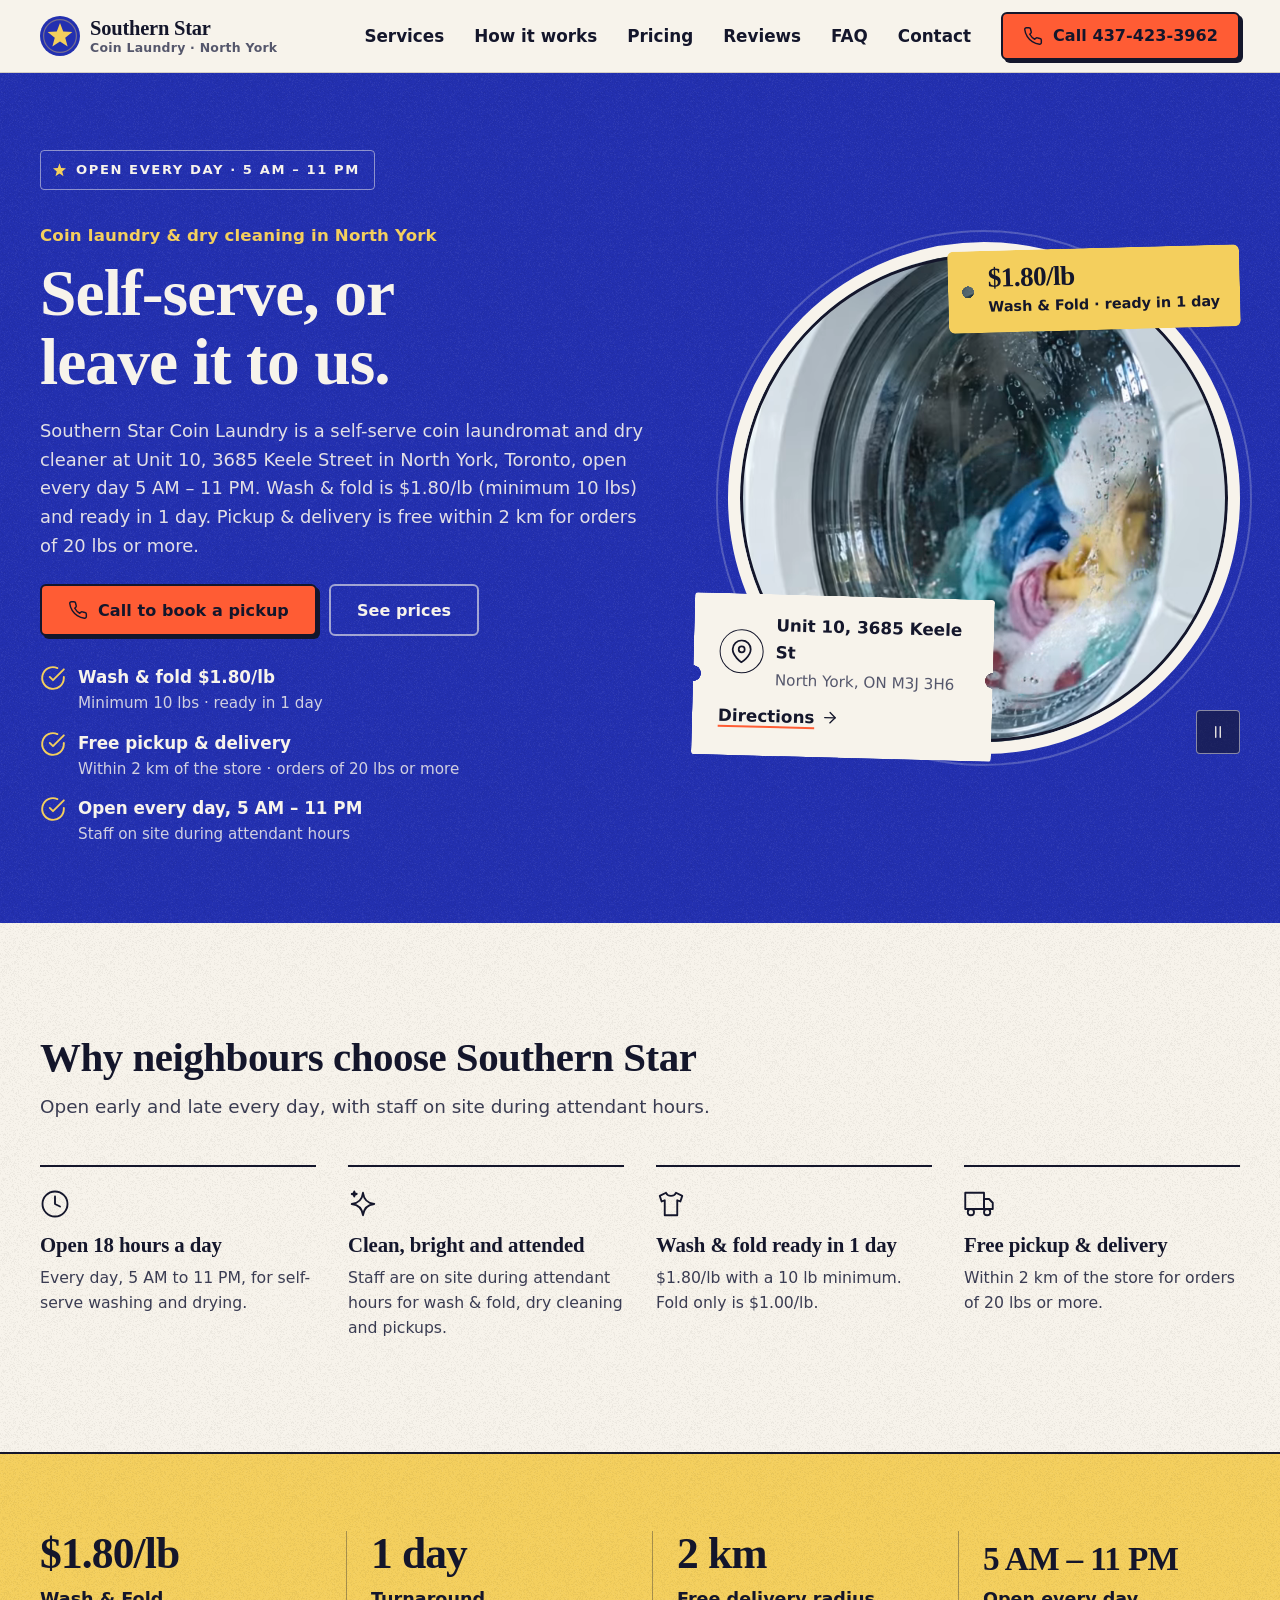
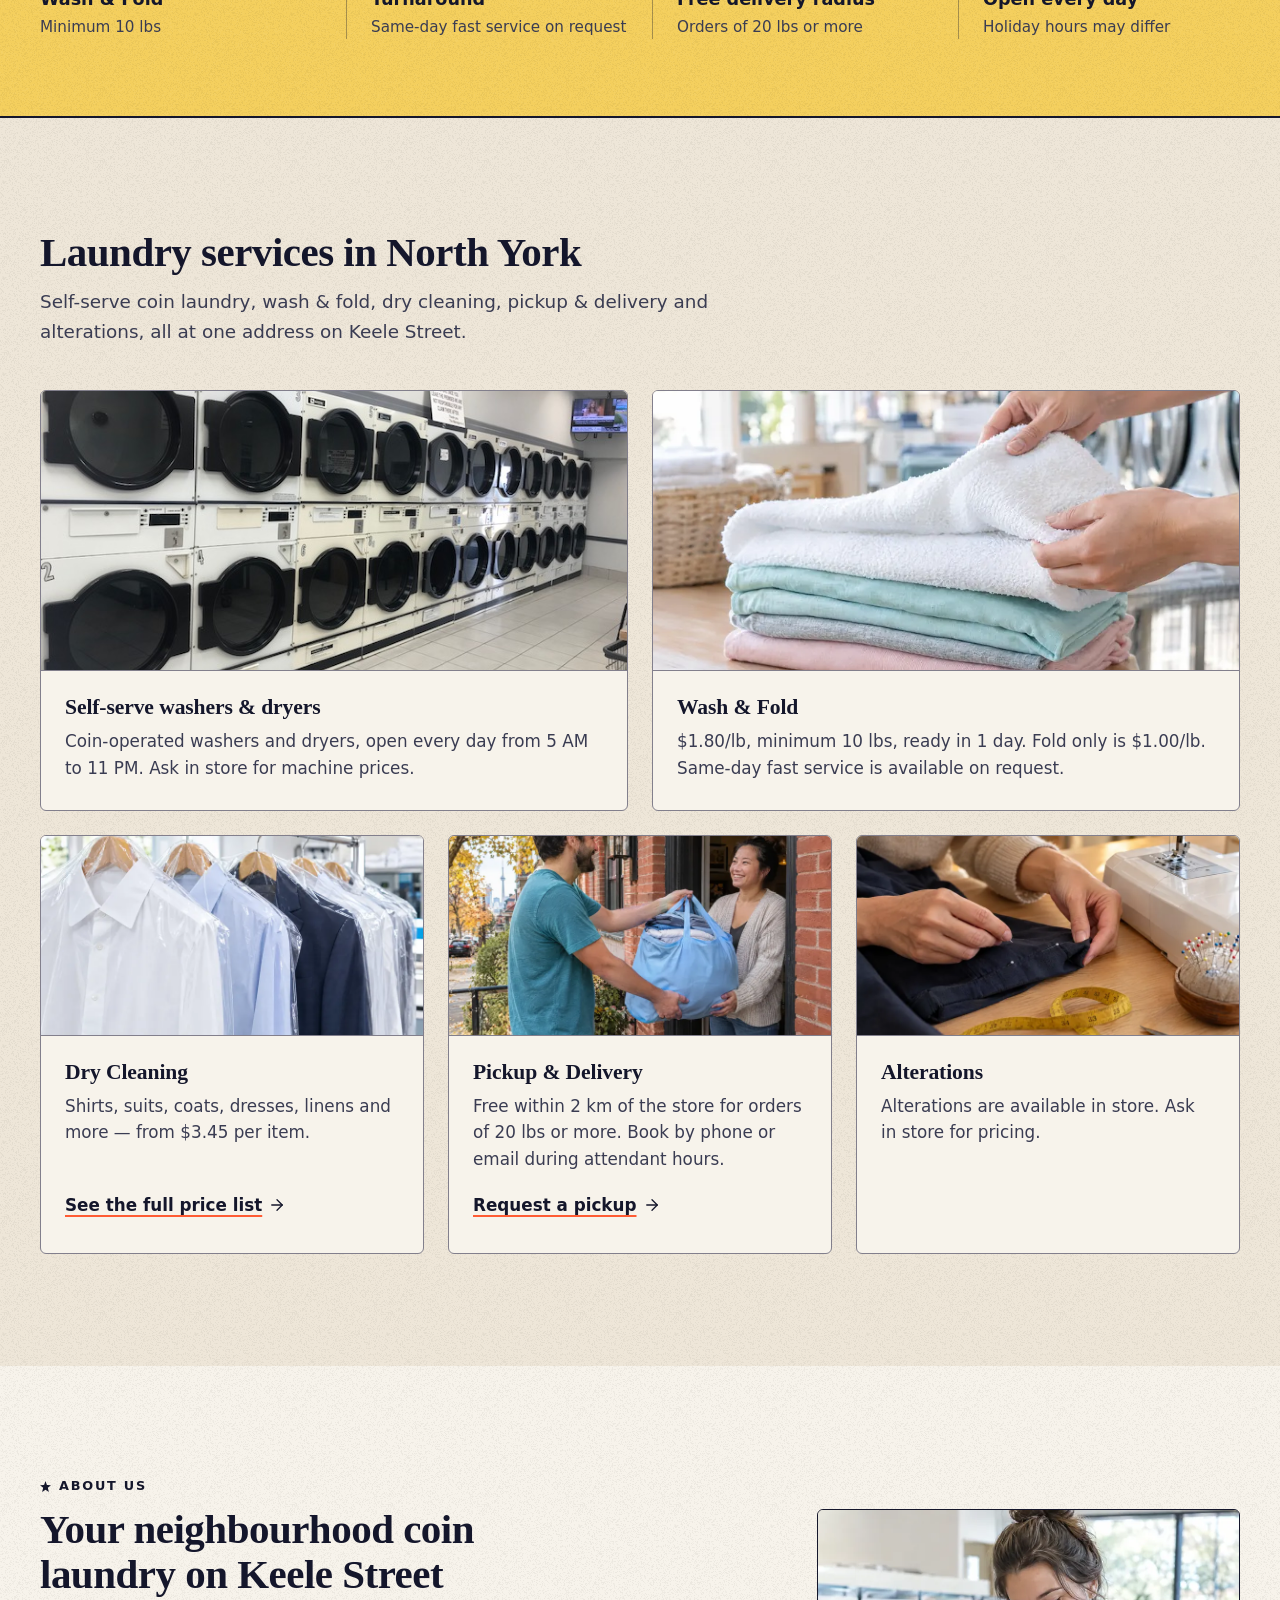
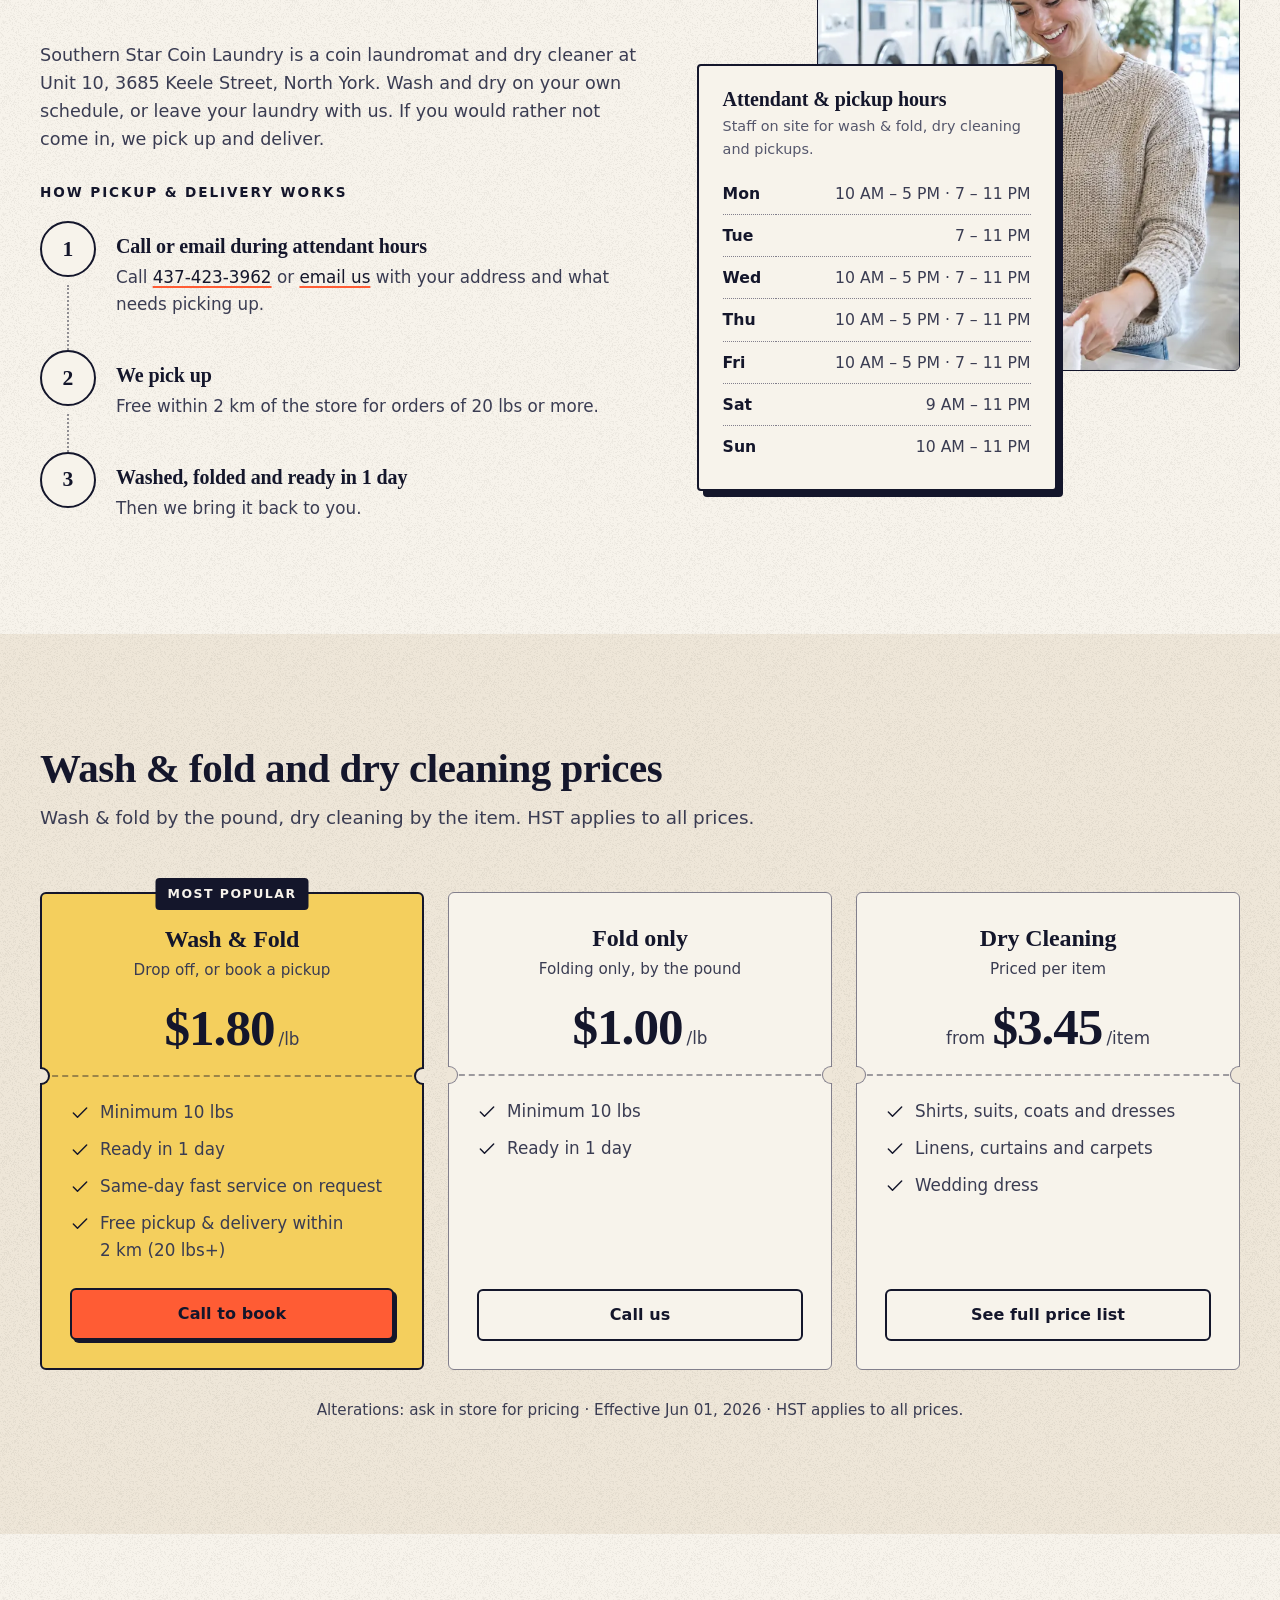
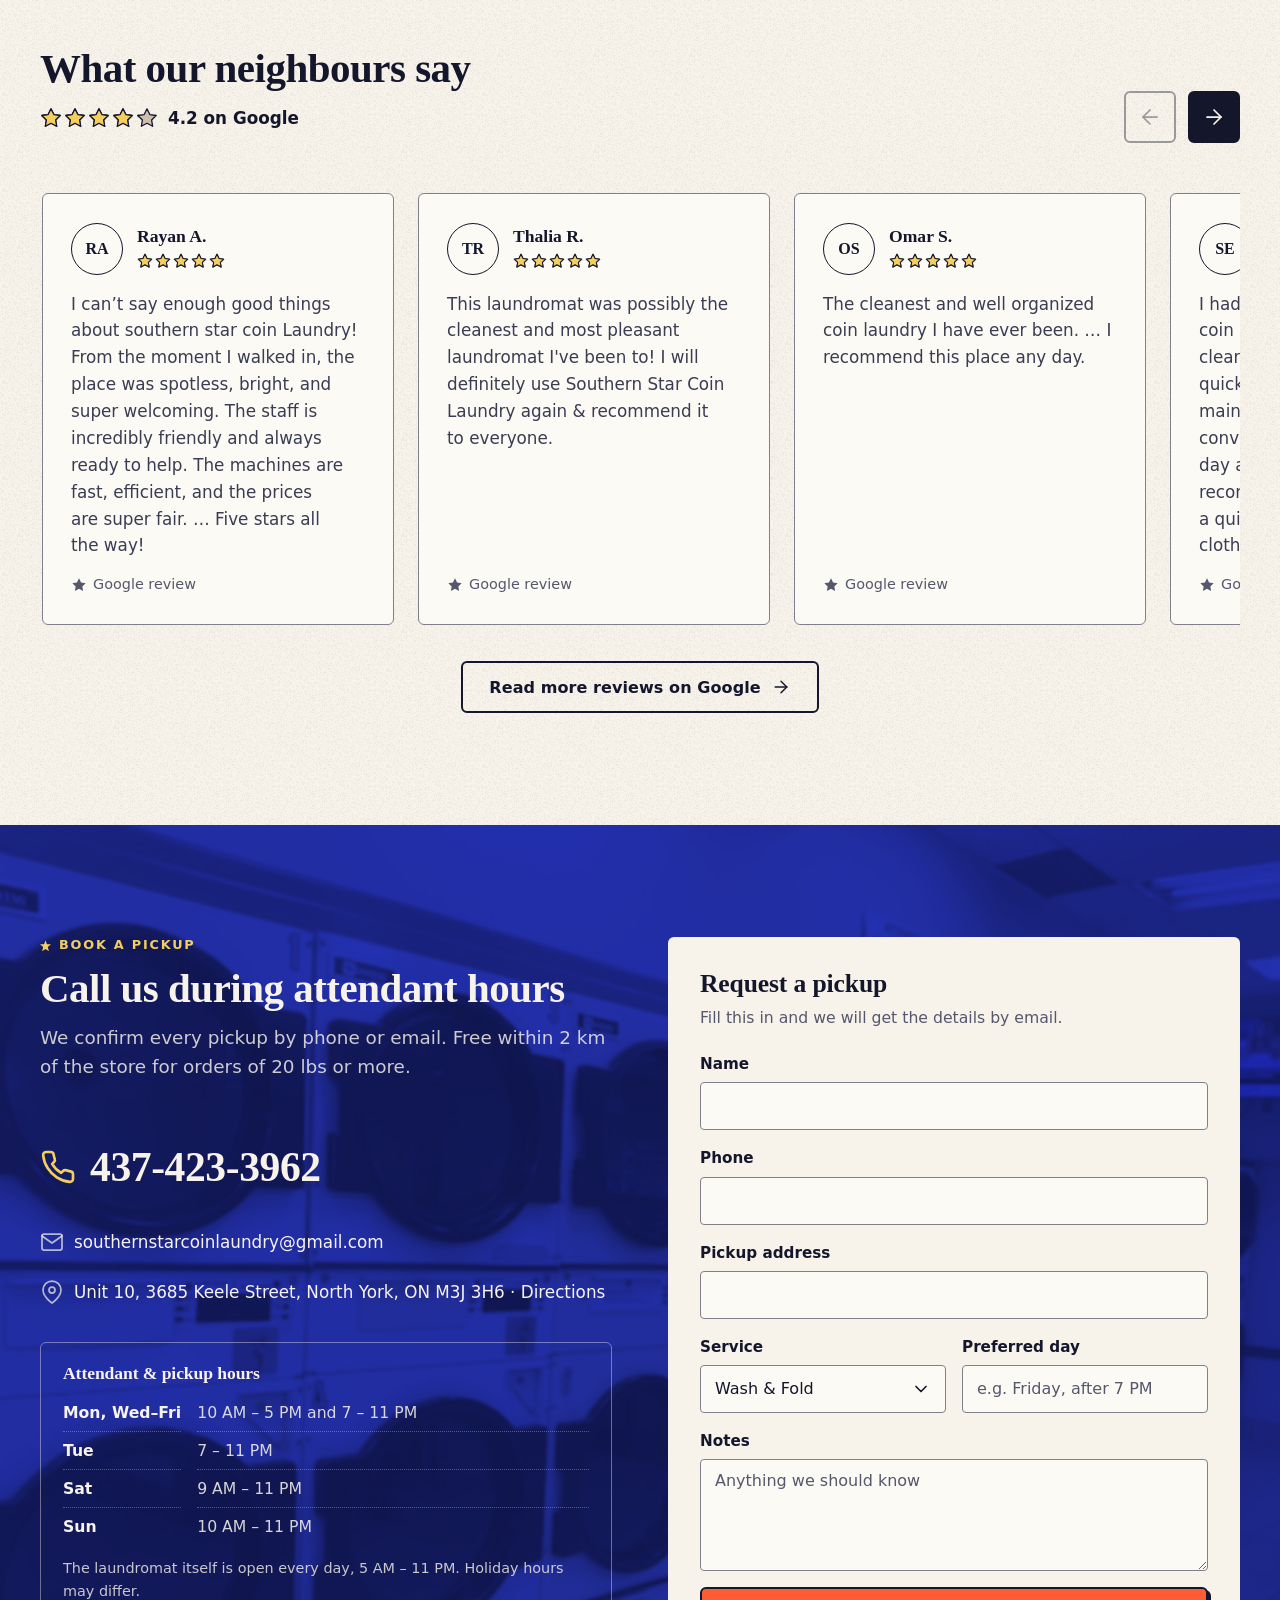
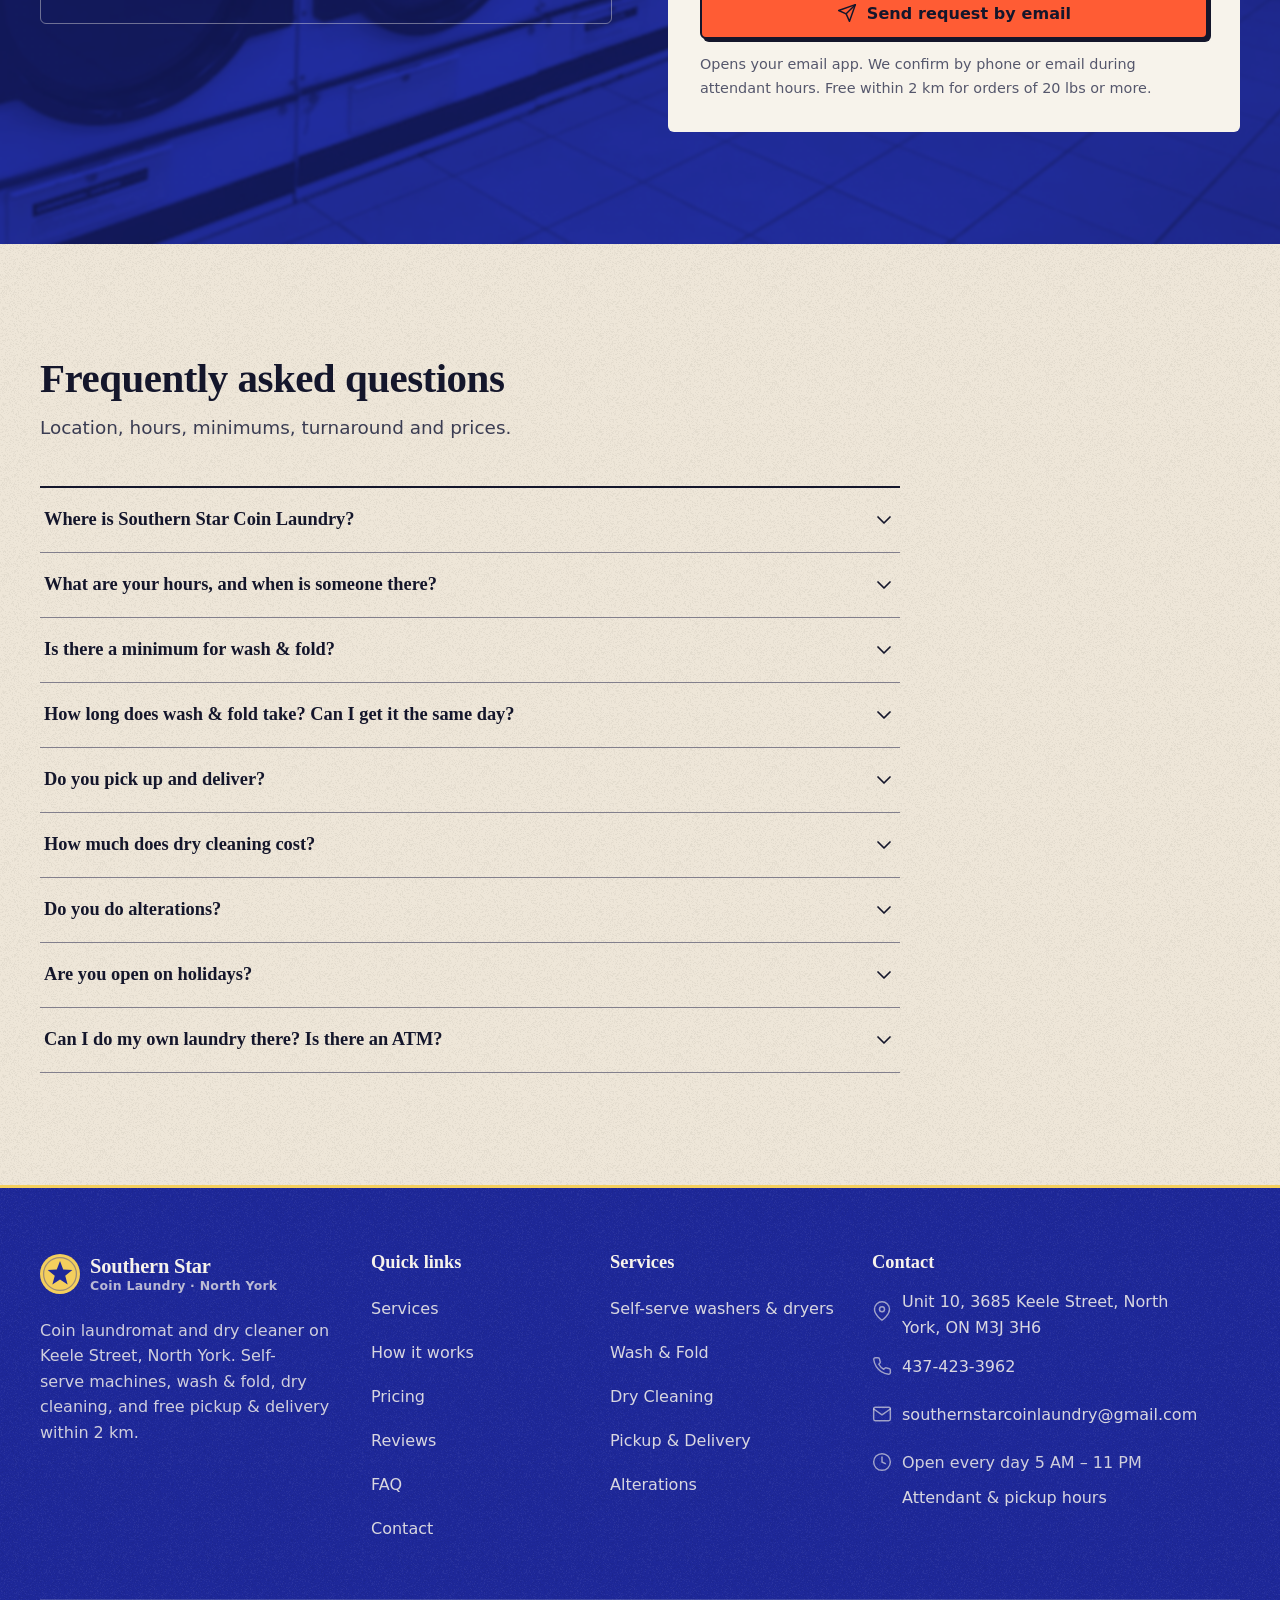
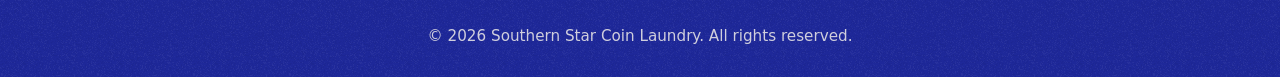
==== commit 8aff70dc: "Swap design A's charcoal for design B's cobalt blue The site owner kept "Warm Paper & Ink" but wante" ====
--- a/index.html
+++ b/index.html
@@ -7,7 +7,7 @@
   <meta name="description" content="Coin laundry &amp; dry cleaner at 3685 Keele Street, North York. Open daily 5 AM–11 PM. Wash &amp; fold $1.80/lb, ready in 1 day. Free delivery within 2 km (20 lbs+).">
   <meta name="robots" content="index, follow, max-image-preview:large">
   <link rel="canonical" href="https://sscoinlaundry.vercel.app/">
-  <meta name="theme-color" content="#FFFFFF">
+  <meta name="theme-color" content="#F7F3EB">
   <meta property="og:type" content="website">
   <meta property="og:site_name" content="Southern Star Coin Laundry">
   <meta property="og:locale" content="en_CA">
@@ -23,14 +23,12 @@
   <meta name="twitter:description" content="Coin laundry &amp; dry cleaner at 3685 Keele Street, North York. Open daily 5 AM–11 PM. Wash &amp; fold $1.80/lb, ready in 1 day. Free delivery within 2 km (20 lbs+).">
   <meta name="twitter:image" content="https://sscoinlaundry.vercel.app/img/og-cover.jpg">
   <meta name="twitter:image:alt" content="Laundry tumbling behind the glass door of a front-load washer">
-  <link rel="icon" href="data:image/svg+xml,%3Csvg xmlns='http://www.w3.org/2000/svg' viewBox='0 0 40 40'%3E%3Crect width='40' height='40' rx='10' fill='%230E7C86'/%3E%3Cpolygon fill='%23fff' points='20,7 23.23,15.55 32.36,15.98 25.23,21.7 27.64,30.52 20,25.5 12.36,30.52 14.77,21.7 7.64,15.98 16.77,15.55'/%3E%3Ccircle cx='31.5' cy='8.5' r='2.2' fill='%23FF6B4A'/%3E%3C/svg%3E">
-  <link rel="preconnect" href="https://fonts.googleapis.com">
-  <link rel="preconnect" href="https://fonts.gstatic.com" crossorigin>
-  <link href="https://fonts.googleapis.com/css2?family=DM+Serif+Display&family=Outfit:wght@400;500;600;700&display=swap" rel="stylesheet">
+  <link rel="icon" href="data:image/svg+xml,%3Csvg xmlns='http://www.w3.org/2000/svg' viewBox='0 0 40 40'%3E%3Ccircle cx='20' cy='20' r='20' fill='%232330B0'/%3E%3Cpolygon fill='%23F4CF5D' points='20,7 23.23,15.55 32.36,15.98 25.23,21.7 27.64,30.52 20,25.5 12.36,30.52 14.77,21.7 7.64,15.98 16.77,15.55'/%3E%3C/svg%3E">
   <link rel="preload" as="image" href="img/hero-washer-960.webp" type="image/webp" media="(max-width: 61.999em)">
   <link rel="preload" as="image" href="img/hero-washer-1920.webp" type="image/webp" media="(min-width: 62em)">
+  <link rel="preload" href="fonts/besley-latin-wght-normal.woff2" as="font" type="font/woff2" crossorigin>
+  <link rel="preload" href="fonts/schibsted-grotesk-latin-wght-normal.woff2" as="font" type="font/woff2" crossorigin>
   <link rel="stylesheet" href="css/site.css">
-  <link rel="stylesheet" href="css/direction-b.css"><!-- preview of colour direction B -->
   <script>document.documentElement.classList.add('js');</script>
   <script src="js/site.js" defer onerror="document.documentElement.classList.remove('js')"></script>
   <script type="application/ld+json">
@@ -361,7 +359,7 @@
   <header class="site-header">
     <div class="container nav">
       <a class="brand" href="index.html" aria-label="Southern Star Coin Laundry, home">
-        <svg class="brand__mark" viewBox="0 0 40 40" aria-hidden="true" focusable="false"><rect width="40" height="40" rx="10" fill="#0E7C86"/><polygon fill="#fff" points="20,7 23.23,15.55 32.36,15.98 25.23,21.7 27.64,30.52 20,25.5 12.36,30.52 14.77,21.7 7.64,15.98 16.77,15.55"/><circle cx="31.5" cy="8.5" r="2.2" fill="#FF6B4A"/></svg>
+        <svg class="brand__mark" viewBox="0 0 40 40" aria-hidden="true" focusable="false"><circle class="brand__disc" cx="20" cy="20" r="20" fill="#2330B0"/><circle class="brand__seal" cx="20" cy="20" r="16.4" fill="none" stroke="#F4CF5D" stroke-opacity=".4" stroke-width="1.2"/><polygon class="brand__star" fill="#F4CF5D" points="20,7 23.23,15.55 32.36,15.98 25.23,21.7 27.64,30.52 20,25.5 12.36,30.52 14.77,21.7 7.64,15.98 16.77,15.55"/></svg>
         <span class="brand__text">
           <span class="brand__name">Southern Star</span>
           <span class="brand__tag">Coin Laundry · North York</span>
@@ -432,22 +430,7 @@
         </div>
 
         <div class="hero__visual" aria-hidden="true">
-          <div class="hero__orb"></div>
-          <div class="float-card float-card--rating">
-            <div class="float-card__row">
-              <span class="float-card__icon float-card__icon--star">
-                <svg class="icon icon--fill" viewBox="0 0 24 24"><path d="M12 2l3.09 6.26L22 9.27l-5 4.87 1.18 6.88L12 17.77l-6.18 3.25L7 14.14 2 9.27l6.91-1.01L12 2z"/></svg>
-              </span>
-              <div>
-                <p class="float-card__big">4.2 <span class="star-glyph">★</span></p>
-                <p class="float-card__label">on Google</p>
-              </div>
-            </div>
-          </div>
           <div class="float-badge">
-            <span class="float-badge__icon">
-              <svg class="icon" viewBox="0 0 24 24"><path d="M8 3l-5 2.5 1.5 4.5L7 9v12h10V9l2.5 1L21 5.5 16 3c-.6 1.6-2.2 2.5-4 2.5S8.6 4.6 8 3z"/></svg>
-            </span>
             <div>
               <div class="float-badge__value">$1.80/lb</div>
               <div class="float-badge__label">Wash &amp; Fold · ready in 1&nbsp;day</div>
@@ -455,7 +438,7 @@
           </div>
           <div class="float-card float-card--address">
             <div class="float-card__row">
-              <span class="float-card__icon float-card__icon--teal">
+              <span class="float-card__icon">
                 <svg class="icon" viewBox="0 0 24 24"><path d="M21 10c0 7-9 13-9 13s-9-6-9-13a9 9 0 0 1 18 0z"/><circle cx="12" cy="10" r="3"/></svg>
               </span>
               <div>
@@ -472,37 +455,36 @@
     </section>
 
     <!-- 3. Why us -->
-    <section class="section section--light" id="why-us" aria-labelledby="why-title">
+    <section class="section section--paper" id="why-us" aria-labelledby="why-title">
       <div class="container">
         <div class="section__head">
-          <p class="eyebrow">Why us</p>
           <h2 class="section__title" id="why-title">Why neighbours choose Southern Star</h2>
           <p class="section__lead">Open early and late every day, with staff on site during attendant hours.</p>
         </div>
         <div class="feature-grid">
           <article class="feature-card">
-            <span class="icon-circle icon-circle--teal">
+            <span class="feature-card__icon">
               <svg class="icon" viewBox="0 0 24 24" aria-hidden="true" focusable="false"><circle cx="12" cy="12" r="10"/><path d="M12 6v6l4 2"/></svg>
             </span>
             <h3>Open 18&nbsp;hours a day</h3>
             <p>Every day, 5&nbsp;AM to 11&nbsp;PM, for self-serve washing and drying.</p>
           </article>
           <article class="feature-card">
-            <span class="icon-circle icon-circle--sea">
+            <span class="feature-card__icon">
               <svg class="icon" viewBox="0 0 24 24" aria-hidden="true" focusable="false"><path d="M12 3c.6 5.2 3.8 8.4 9 9-5.2.6-8.4 3.8-9 9-.6-5.2-3.8-8.4-9-9 5.2-.6 8.4-3.8 9-9z"/><path d="M5 2l.5 1.5L7 4l-1.5.5L5 6l-.5-1.5L3 4l1.5-.5z"/></svg>
             </span>
             <h3>Clean, bright and attended</h3>
             <p>Staff are on site during attendant hours for wash &amp; fold, dry cleaning and pickups.</p>
           </article>
           <article class="feature-card">
-            <span class="icon-circle icon-circle--coral">
+            <span class="feature-card__icon">
               <svg class="icon" viewBox="0 0 24 24" aria-hidden="true" focusable="false"><path d="M8 3l-5 2.5 1.5 4.5L7 9v12h10V9l2.5 1L21 5.5 16 3c-.6 1.6-2.2 2.5-4 2.5S8.6 4.6 8 3z"/></svg>
             </span>
             <h3>Wash &amp; fold ready in 1&nbsp;day</h3>
             <p>$1.80/lb with a 10&nbsp;lb minimum. Fold only is $1.00/lb.</p>
           </article>
           <article class="feature-card">
-            <span class="icon-circle icon-circle--aqua">
+            <span class="feature-card__icon">
               <svg class="icon" viewBox="0 0 24 24" aria-hidden="true" focusable="false"><path d="M1 3h15v13H1z"/><path d="M16 8h4l3 3v5h-7V8z"/><circle cx="5.5" cy="18.5" r="2.5"/><circle cx="18.5" cy="18.5" r="2.5"/></svg>
             </span>
             <h3>Free pickup &amp; delivery</h3>
@@ -539,20 +521,16 @@
     </section>
 
     <!-- 5. Services -->
-    <section class="section section--white" id="services" aria-labelledby="services-title">
+    <section class="section section--manila" id="services" aria-labelledby="services-title">
       <div class="container">
         <div class="section__head">
-          <p class="eyebrow">Services</p>
           <h2 class="section__title" id="services-title">Laundry services in North York</h2>
           <p class="section__lead">Self-serve coin laundry, wash &amp; fold, dry cleaning, pickup &amp; delivery and alterations, all at one address on Keele Street.</p>
         </div>
         <div class="services-grid">
           <article class="service-card">
-            <div class="service-card__media service-card__media--photo media--teal">
+            <div class="service-card__media service-card__media--photo">
               <img class="service-card__photo" src="img/laundromat_img.jpg" width="640" height="480" alt="Rows of stacked coin-operated dryers inside Southern Star Coin Laundry, North York" loading="lazy" decoding="async">
-              <span class="service-card__badge" aria-hidden="true">
-                <svg class="icon icon--sm" viewBox="0 0 24 24"><rect x="3" y="2" width="18" height="20" rx="3"/><circle cx="12" cy="13" r="5"/><path d="M7 6h.01M11 6h3"/></svg>
-              </span>
             </div>
             <div class="service-card__body">
               <h3>Self-serve washers &amp; dryers</h3>
@@ -560,14 +538,11 @@
             </div>
           </article>
           <article class="service-card">
-            <div class="service-card__media service-card__media--photo media--aqua">
+            <div class="service-card__media service-card__media--photo">
               <picture class="service-card__photo">
                 <source srcset="img/svc-washfold.webp" type="image/webp">
                 <img src="img/svc-washfold.jpg" width="800" height="600" alt="Hands folding a fresh white towel on a stack of neatly folded laundry" loading="lazy" decoding="async">
               </picture>
-              <span class="service-card__badge" aria-hidden="true">
-                <svg class="icon icon--sm" viewBox="0 0 24 24"><path d="M8 3l-5 2.5 1.5 4.5L7 9v12h10V9l2.5 1L21 5.5 16 3c-.6 1.6-2.2 2.5-4 2.5S8.6 4.6 8 3z"/></svg>
-              </span>
             </div>
             <div class="service-card__body">
               <h3>Wash &amp; Fold</h3>
@@ -575,14 +550,11 @@
             </div>
           </article>
           <article class="service-card">
-            <div class="service-card__media service-card__media--photo media--coral">
+            <div class="service-card__media service-card__media--photo">
               <picture class="service-card__photo">
                 <source srcset="img/svc-dryclean.webp" type="image/webp">
                 <img src="img/svc-dryclean.jpg" width="800" height="600" alt="Pressed dress shirts and a suit jacket on hangers in clear garment bags" loading="lazy" decoding="async">
               </picture>
-              <span class="service-card__badge" aria-hidden="true">
-                <svg class="icon icon--sm" viewBox="0 0 24 24"><path d="M12 3.5a2 2 0 0 1 2 2c0 1.6-2 1.9-2 3.5"/><path d="M12 9L3.2 15.2A1.2 1.2 0 0 0 3.9 17.4h16.2a1.2 1.2 0 0 0 .7-2.2L12 9z"/></svg>
-              </span>
             </div>
             <div class="service-card__body">
               <h3>Dry Cleaning</h3>
@@ -593,14 +565,11 @@
             </div>
           </article>
           <article class="service-card">
-            <div class="service-card__media service-card__media--photo media--aqua">
+            <div class="service-card__media service-card__media--photo">
               <picture class="service-card__photo">
                 <source srcset="img/svc-pickup.webp" type="image/webp">
                 <img src="img/svc-pickup.jpg" width="800" height="600" alt="A bag of clean laundry being handed over at a customer's front door" loading="lazy" decoding="async">
               </picture>
-              <span class="service-card__badge" aria-hidden="true">
-                <svg class="icon icon--sm" viewBox="0 0 24 24"><path d="M1 3h15v13H1z"/><path d="M16 8h4l3 3v5h-7V8z"/><circle cx="5.5" cy="18.5" r="2.5"/><circle cx="18.5" cy="18.5" r="2.5"/></svg>
-              </span>
             </div>
             <div class="service-card__body">
               <h3>Pickup &amp; Delivery</h3>
@@ -611,39 +580,24 @@
             </div>
           </article>
           <article class="service-card">
-            <div class="service-card__media service-card__media--photo media--coral">
+            <div class="service-card__media service-card__media--photo">
               <picture class="service-card__photo">
                 <source srcset="img/svc-alterations.webp" type="image/webp">
                 <img src="img/svc-alterations.jpg" width="800" height="600" alt="Hands pinning a trouser hem beside a sewing machine" loading="lazy" decoding="async">
               </picture>
-              <span class="service-card__badge" aria-hidden="true">
-                <svg class="icon icon--sm" viewBox="0 0 24 24"><circle cx="6" cy="6" r="3"/><circle cx="6" cy="18" r="3"/><path d="M20 4L8.12 15.88"/><path d="M14.47 14.48L20 20"/><path d="M8.12 8.12L12 12"/></svg>
-              </span>
             </div>
             <div class="service-card__body">
               <h3>Alterations</h3>
               <p>Alterations are available in store. Ask in store for pricing.</p>
             </div>
           </article>
-          <article class="service-card">
-            <div class="service-card__media media--teal">
-              <svg class="icon icon--xl" viewBox="0 0 24 24" aria-hidden="true" focusable="false"><rect x="2" y="6" width="20" height="12" rx="2"/><circle cx="12" cy="12" r="3"/><path d="M6 12h.01M18 12h.01"/></svg>
-              <span class="service-card__badge" aria-hidden="true">
-                <svg class="icon icon--sm" viewBox="0 0 24 24"><rect x="2" y="6" width="20" height="12" rx="2"/><circle cx="12" cy="12" r="3"/><path d="M6 12h.01M18 12h.01"/></svg>
-              </span>
-            </div>
-            <div class="service-card__body">
-              <h3>ATM on site</h3>
-              <p>An ATM is available in the store.</p>
-            </div>
-          </article>
         </div>
       </div>
     </section>
 
     <!-- 6. About / How it works -->
     <div id="about">
-      <section class="section section--light" id="how-it-works" aria-labelledby="about-title">
+      <section class="section section--paper" id="how-it-works" aria-labelledby="about-title">
         <div class="container how__grid">
           <div>
             <div class="section__head">
@@ -654,21 +608,21 @@
             <h3 class="how__subtitle">How pickup &amp; delivery works</h3>
             <ol class="steps">
               <li class="step">
-                <span class="step__num step__num--teal" aria-hidden="true">1</span>
+                <span class="step__num" aria-hidden="true">1</span>
                 <div>
                   <h3>Call or email during attendant hours</h3>
                   <p>Call <a href="tel:+14374233962">437-423-3962</a> or <a href="mailto:southernstarcoinlaundry@gmail.com">email us</a> with your address and what needs picking up.</p>
                 </div>
               </li>
               <li class="step">
-                <span class="step__num step__num--aqua" aria-hidden="true">2</span>
+                <span class="step__num" aria-hidden="true">2</span>
                 <div>
                   <h3>We pick up</h3>
                   <p>Free within 2&nbsp;km of the store for orders of 20&nbsp;lbs or more.</p>
                 </div>
               </li>
               <li class="step">
-                <span class="step__num step__num--coral" aria-hidden="true">3</span>
+                <span class="step__num" aria-hidden="true">3</span>
                 <div>
                   <h3>Washed, folded and ready in 1&nbsp;day</h3>
                   <p>Then we bring it back to you.</p>
@@ -704,18 +658,17 @@
     </div>
 
     <!-- 7. Pricing band -->
-    <section class="section section--dark pricing" id="pricing" aria-labelledby="pricing-title">
+    <section class="section section--manila pricing" id="pricing" aria-labelledby="pricing-title">
       <div class="container">
         <div class="section__head">
-          <p class="eyebrow eyebrow--amber">Pricing</p>
           <h2 class="section__title" id="pricing-title">Wash &amp; fold and dry cleaning prices</h2>
           <p class="section__lead">Wash &amp; fold by the pound, dry cleaning by the item. HST applies to all prices.</p>
         </div>
         <div class="price-grid">
-          <article class="glass glass--featured">
-            <span class="glass__badge">Most popular</span>
+          <article class="ticket ticket--featured">
+            <span class="ticket__tag">Most popular</span>
             <h3>Wash &amp; Fold</h3>
-            <p class="glass__sub">Drop off, or book a pickup</p>
+            <p class="ticket__sub">Drop off, or book a pickup</p>
             <p class="price"><span class="price__amount">$1.80</span><wbr><span class="price__unit">/lb</span></p>
             <ul>
               <li><svg class="icon" viewBox="0 0 24 24" aria-hidden="true" focusable="false"><path d="M20 6L9 17l-5-5"/></svg>Minimum 10&nbsp;lbs</li>
@@ -725,26 +678,26 @@
             </ul>
             <a class="btn btn--cta btn--block" href="tel:+14374233962">Call to book</a>
           </article>
-          <article class="glass">
+          <article class="ticket">
             <h3>Fold only</h3>
-            <p class="glass__sub">Folding only, by the pound</p>
+            <p class="ticket__sub">Folding only, by the pound</p>
             <p class="price"><span class="price__amount">$1.00</span><wbr><span class="price__unit">/lb</span></p>
             <ul>
               <li><svg class="icon" viewBox="0 0 24 24" aria-hidden="true" focusable="false"><path d="M20 6L9 17l-5-5"/></svg>Minimum 10&nbsp;lbs</li>
               <li><svg class="icon" viewBox="0 0 24 24" aria-hidden="true" focusable="false"><path d="M20 6L9 17l-5-5"/></svg>Ready in 1&nbsp;day</li>
             </ul>
-            <a class="btn btn--outline btn--block" href="tel:+14374233962">Call us</a>
-          </article>
-          <article class="glass">
+            <a class="btn btn--ink btn--block" href="tel:+14374233962">Call us</a>
+          </article>
+          <article class="ticket">
             <h3>Dry Cleaning</h3>
-            <p class="glass__sub">Priced per item</p>
+            <p class="ticket__sub">Priced per item</p>
             <p class="price"><span class="price__from">from</span> <span class="price__amount">$3.45</span><wbr><span class="price__unit">/item</span></p>
             <ul>
               <li><svg class="icon" viewBox="0 0 24 24" aria-hidden="true" focusable="false"><path d="M20 6L9 17l-5-5"/></svg>Shirts, suits, coats and dresses</li>
               <li><svg class="icon" viewBox="0 0 24 24" aria-hidden="true" focusable="false"><path d="M20 6L9 17l-5-5"/></svg>Linens, curtains and carpets</li>
               <li><svg class="icon" viewBox="0 0 24 24" aria-hidden="true" focusable="false"><path d="M20 6L9 17l-5-5"/></svg>Wedding dress</li>
             </ul>
-            <a class="btn btn--outline btn--block" href="pricing.html">See full price list</a>
+            <a class="btn btn--ink btn--block" href="pricing.html">See full price list</a>
           </article>
         </div>
         <p class="pricing__note">Alterations: ask in store for pricing · Effective Jun&nbsp;01, 2026 · HST applies to all prices.</p>
@@ -752,11 +705,10 @@
     </section>
 
     <!-- 8. Reviews -->
-    <section class="section section--light" id="reviews" aria-labelledby="reviews-title">
+    <section class="section section--paper" id="reviews" aria-labelledby="reviews-title">
       <div class="container" data-scroller>
         <div class="reviews__head">
           <div class="section__head">
-            <p class="eyebrow">Reviews</p>
             <h2 class="section__title" id="reviews-title">What our neighbours say</h2>
             <p class="rating-line">
               <span class="stars" role="img" aria-label="4.2 out of 5 stars">
@@ -769,10 +721,10 @@
             </p>
           </div>
           <div class="reviews__nav">
-            <button class="circle-btn circle-btn--light" type="button" data-prev aria-label="Previous reviews">
+            <button class="arrow-btn" type="button" data-prev aria-label="Previous reviews">
               <svg class="icon" viewBox="0 0 24 24" aria-hidden="true" focusable="false"><path d="M19 12H5"/><path d="M12 19l-7-7 7-7"/></svg>
             </button>
-            <button class="circle-btn circle-btn--blue" type="button" data-next aria-label="Next reviews">
+            <button class="arrow-btn arrow-btn--solid" type="button" data-next aria-label="Next reviews">
               <svg class="icon" viewBox="0 0 24 24" aria-hidden="true" focusable="false"><path d="M5 12h14"/><path d="M12 5l7 7-7 7"/></svg>
             </button>
           </div>
@@ -781,7 +733,7 @@
         <ul class="reviews__track" data-track aria-label="Google reviews">
           <li class="review-card">
             <div class="review-card__head">
-              <span class="avatar avatar--teal" aria-hidden="true">RA</span>
+              <span class="avatar" aria-hidden="true">RA</span>
               <div>
                 <span class="review-card__name">Rayan A.</span>
                 <span class="stars stars--sm" role="img" aria-label="5 out of 5 stars">
@@ -797,7 +749,7 @@
           </li>
           <li class="review-card">
             <div class="review-card__head">
-              <span class="avatar avatar--aqua" aria-hidden="true">TR</span>
+              <span class="avatar" aria-hidden="true">TR</span>
               <div>
                 <span class="review-card__name">Thalia R.</span>
                 <span class="stars stars--sm" role="img" aria-label="5 out of 5 stars">
@@ -813,7 +765,7 @@
           </li>
           <li class="review-card">
             <div class="review-card__head">
-              <span class="avatar avatar--coral" aria-hidden="true">OS</span>
+              <span class="avatar" aria-hidden="true">OS</span>
               <div>
                 <span class="review-card__name">Omar S.</span>
                 <span class="stars stars--sm" role="img" aria-label="5 out of 5 stars">
@@ -829,7 +781,7 @@
           </li>
           <li class="review-card">
             <div class="review-card__head">
-              <span class="avatar avatar--sea" aria-hidden="true">SE</span>
+              <span class="avatar" aria-hidden="true">SE</span>
               <div>
                 <span class="review-card__name">Small E.</span>
                 <span class="stars stars--sm" role="img" aria-label="5 out of 5 stars">
@@ -846,7 +798,7 @@
         </ul>
 
         <div class="reviews__cta">
-          <a class="btn btn--blue" href="https://maps.app.goo.gl/hLKiNmSBhVdrMN4HA" target="_blank" rel="noopener">Read more reviews on Google
+          <a class="btn btn--ink" href="https://maps.app.goo.gl/hLKiNmSBhVdrMN4HA" target="_blank" rel="noopener">Read more reviews on Google
             <svg class="icon" viewBox="0 0 24 24" aria-hidden="true" focusable="false"><path d="M5 12h14"/><path d="M12 5l7 7-7 7"/></svg>
           </a>
         </div>
@@ -859,7 +811,7 @@
       <div class="container book__grid">
         <div>
           <div class="section__head">
-            <p class="eyebrow eyebrow--aqua">Book a pickup</p>
+            <p class="eyebrow">Book a pickup</p>
             <h2 class="section__title" id="contact-title">Call us during attendant hours</h2>
             <p class="section__lead">We confirm every pickup by phone or email. Free within 2&nbsp;km of the store for orders of 20&nbsp;lbs or more.</p>
           </div>
@@ -932,10 +884,9 @@
     </section>
 
     <!-- 10. FAQ -->
-    <section class="section section--light" id="faq" aria-labelledby="faq-title">
+    <section class="section section--manila" id="faq" aria-labelledby="faq-title">
       <div class="container">
         <div class="section__head">
-          <p class="eyebrow">Questions</p>
           <h2 class="section__title" id="faq-title">Frequently asked questions</h2>
           <p class="section__lead">Location, hours, minimums, turnaround and prices.</p>
         </div>
@@ -1024,7 +975,7 @@
       <div class="footer__grid">
         <div class="footer__brand">
           <a class="brand" href="index.html" aria-label="Southern Star Coin Laundry, home">
-            <svg class="brand__mark" viewBox="0 0 40 40" aria-hidden="true" focusable="false"><rect width="40" height="40" rx="10" fill="#0E7C86"/><polygon fill="#fff" points="20,7 23.23,15.55 32.36,15.98 25.23,21.7 27.64,30.52 20,25.5 12.36,30.52 14.77,21.7 7.64,15.98 16.77,15.55"/><circle cx="31.5" cy="8.5" r="2.2" fill="#FF6B4A"/></svg>
+            <svg class="brand__mark" viewBox="0 0 40 40" aria-hidden="true" focusable="false"><circle class="brand__disc" cx="20" cy="20" r="20" fill="#2330B0"/><circle class="brand__seal" cx="20" cy="20" r="16.4" fill="none" stroke="#F4CF5D" stroke-opacity=".4" stroke-width="1.2"/><polygon class="brand__star" fill="#F4CF5D" points="20,7 23.23,15.55 32.36,15.98 25.23,21.7 27.64,30.52 20,25.5 12.36,30.52 14.77,21.7 7.64,15.98 16.77,15.55"/></svg>
             <span class="brand__text">
               <span class="brand__name">Southern Star</span>
               <span class="brand__tag">Coin Laundry · North York</span>
@@ -1051,7 +1002,6 @@
             <li><a href="pricing.html">Dry Cleaning</a></li>
             <li><a href="index.html#contact">Pickup &amp; Delivery</a></li>
             <li><a href="index.html#services">Alterations</a></li>
-            <li><a href="index.html#services">ATM on site</a></li>
           </ul>
         </nav>
         <div>
--- a/css/site.css
+++ b/css/site.css
@@ -2,9 +2,10 @@
    Southern Star Coin Laundry — site.css
    One stylesheet for every page. No framework, no icon font.
 
-   Look: "Warm paper & ink" (Oct 2026). A warm paper page with near-black ink,
-   ONE persimmon action colour for every Call button, and butter yellow as the
-   only supporting tint. Hairlines and printed rules instead of soft shadows,
+   Look: "Warm paper & ink", cobalt version (Oct 2026). A warm paper page with
+   blue-black night ink, laundry-bluing cobalt for the dark blocks (hero, dark
+   bands, footer), ONE persimmon action colour for every Call button, and
+   butter yellow as the only supporting tint. Hairlines and printed rules instead of soft shadows,
    4–6px corners instead of pills, a faint baked paper grain on section
    backgrounds. Laundry motifs instead of template cards: claim tickets with
    notches, a butter hang tag, a porthole hero window and a porthole logo.
@@ -70,26 +71,26 @@
   --manila: #EEE6D8;        /* alternate sections, price boxes, note boxes */
   --butter: #F4CF5D;        /* the one supporting tint: stats band, featured ticket, hang tag, rating stars */
   --butter-tint: #FAEBBE;   /* special price row */
-  --press: #E6DCCB;         /* pressed / hover tint on light (ink 12.6:1) */
-  --night: #232120;         /* dark bands and footer: a neutral warm charcoal, no red */
-  --night-deep: #1B1A18;    /* hero base */
-
-  /* Ink and text */
-  --ink: #211A16;           /* headings, borders, icons: 15.5:1 on paper, 13.8:1 on manila, 11.4:1 on butter */
-  --ink-soft: #4A3D35;      /* ink hover */
-  --text: #3E3530;          /* body: 10.8:1 on paper, 9.7:1 on manila, 7.9:1 on butter */
-  --muted: #6B5F56;         /* secondary: 5.6:1 on paper, 4.8:1 on grained manila; never on butter */
-  --on-night: #F7F3EB;      /* paper text on charcoal: 14.4:1 */
-  --on-night-muted: rgba(247, 243, 235, .78);   /* leads on charcoal: 9.3:1 */
+  --press: #E6DCCB;         /* pressed / hover tint on light (ink 13.1:1) */
+  --cobalt: #2330B0;        /* laundry-bluing cobalt: hero, dark bands, header logo. Paper text 9.0:1, butter 6.6:1, persimmon 3.2:1 */
+  --cobalt-deep: #1E2899;   /* footer, the darker bookend: paper text 10.4:1, butter 7.7:1 */
+
+  /* Ink and text (cool blue-black, to sit with the cobalt) */
+  --ink: #14162B;           /* headings, borders, icons, offsets: 16.1:1 on paper, 14.4:1 on manila, 11.8:1 on butter */
+  --ink-soft: #2E3152;      /* ink hover */
+  --text: #3A3C52;          /* body: 9.7:1 on paper, 8.7:1 on manila, 7.2:1 on butter */
+  --muted: #55576C;         /* secondary: 6.4:1 on paper, 5.7:1 on manila, 4.7:1 on butter */
+  --on-cobalt: #F7F3EB;     /* paper text on cobalt: 9.0:1 (10.4:1 on the footer) */
+  --on-cobalt-muted: rgba(247, 243, 235, .82);   /* leads on cobalt: 6.5:1 */
   --star-empty: #CDBFAB;    /* empty part of a rating star */
 
   /* Action */
-  --action: #FF5C34;        /* persimmon (Pinterest Palette 2026): the ONLY filled button colour; ink label 5.6:1, 5.2:1 vs charcoal */
-  --action-hover: #FF7552;  /* ink label 6.5:1 */
+  --action: #FF5C34;        /* persimmon (Pinterest Palette 2026): the ONLY filled button colour; ink label 5.8:1, 3.2:1 vs cobalt */
+  --action-hover: #FF7552;  /* ink label 6.7:1 */
 
   /* Lines */
-  --line: #D6CAB8;          /* decorative hairline (header, menu dividers) */
-  --line-strong: #8E8174;   /* UI boundaries: cards, inputs, tabs, FAQ rules (3.4:1 on paper) */
+  --line: #D3CDC5;          /* decorative hairline (header, menu dividers) */
+  --line-strong: #827F8C;   /* UI boundaries: cards, inputs, tabs, FAQ rules (3.5:1 on paper, 3.2:1 on manila) */
 
   /* Shape */
   --radius: 6px;
@@ -166,7 +167,7 @@
 :focus:not(:focus-visible) { outline: none; }
 .hero :focus-visible,
 .section--dark :focus-visible,
-.site-footer :focus-visible { outline-color: var(--on-night); }
+.site-footer :focus-visible { outline-color: var(--on-cobalt); }
 /* ...except on the paper form card inside a dark band, where a paper ring vanishes */
 .section--dark .form-card :focus-visible { outline-color: var(--ink); }
 
@@ -198,7 +199,7 @@
   color: var(--ink);
 }
 .eyebrow::before { content: ""; width: 11px; height: 11px; flex: none; background: currentColor; clip-path: var(--star); }
-.section--dark .eyebrow { color: var(--butter); }   /* 10.8:1 on charcoal */
+.section--dark .eyebrow { color: var(--butter); }   /* 6.6:1 on cobalt */
 
 
 /* 4. Layout
@@ -220,14 +221,14 @@
 .section { padding: var(--section-pad) 0; }
 .section--paper { background: var(--grain) repeat, var(--paper); }
 .section--manila { background: var(--grain) repeat, var(--manila); }
-.section--dark { background: var(--grain) repeat, var(--night); color: var(--on-night); }
-.section--dark h2, .section--dark h3 { color: var(--on-night); }
+.section--dark { background: var(--grain) repeat, var(--cobalt); color: var(--on-cobalt); }
+.section--dark h2, .section--dark h3 { color: var(--on-cobalt); }
 
 .section__head { max-width: 760px; margin-bottom: 44px; }
 .section__title { margin: 0 0 12px; }
 .eyebrow + .section__title { margin-top: 12px; }
 .section__lead { font-size: 1.15rem; margin: 0; color: var(--text); }
-.section--dark .section__lead { color: var(--on-night-muted); }
+.section--dark .section__lead { color: var(--on-cobalt-muted); }
 .section__head--center { margin-left: auto; margin-right: auto; text-align: center; }
 .section__head--center .eyebrow { justify-content: center; }
 
@@ -272,13 +273,13 @@
 
 /* The one action colour: flat persimmon, ink border, hard ink offset. It presses
    into its shadow. Never remove the border: it carries the 3:1 edge on paper
-   and butter. On charcoal the persimmon itself is 5.2:1. */
+   and butter. On cobalt the persimmon itself is 3.2:1. */
 .btn--cta { background: var(--action); color: var(--ink); border-color: var(--ink); box-shadow: var(--hard); }
 .btn--cta:active { transform: translate(3px, 3px); box-shadow: 0 0 0 var(--ink); }
 /* Secondary: a 2px ink outline (never a second fill colour) */
 .btn--ink { background: transparent; color: var(--ink); border-color: var(--ink); }
-/* Secondary on charcoal: a paper outline (5.9:1) */
-.btn--outline { background: transparent; color: var(--on-night); border-color: rgba(247, 243, 235, .6); }
+/* Secondary on cobalt: a paper outline */
+.btn--outline { background: transparent; color: var(--on-cobalt); border-color: rgba(247, 243, 235, .6); }
 .btn--block { width: 100%; }
 .btn--sm { min-height: 44px; padding: 0 18px; font-size: .95rem; }
 
@@ -487,8 +488,8 @@
 
 
 /* 7. Hero
-   Phones and tablets: the washer photo / video full-bleed under a neutral ink
-   overlay. Desktop (62em+): flat charcoal behind the text and the washer shown
+   Phones and tablets: the washer photo / video full-bleed, printed in cobalt
+   (multiply). Desktop (62em+): flat cobalt behind the text and the washer shown
    untinted in a round "porthole" window, with the price hang tag and the
    address ticket pinned to its rim.
    ========================================================================== */
@@ -501,8 +502,8 @@
   min-height: 90vh;
   min-height: 90svh;
   padding: clamp(48px, 6vw, 80px) 0;
-  background: var(--grain) repeat, var(--night-deep);
-  color: var(--on-night);
+  background: var(--grain) repeat, var(--cobalt);
+  color: var(--on-cobalt);
 }
 /* Layers, back to front: still photo (the LCP image and the fallback), the
    looping video once js/site.js starts it, then the overlay or door seal. */
@@ -510,7 +511,7 @@
   position: absolute;
   inset: 0;
   z-index: -1;
-  background-color: var(--night-deep);
+  background-color: var(--cobalt);
   background-image: url("../img/hero-washer-960.jpg");
   background-image: image-set(url("../img/hero-washer-960.webp") type("image/webp"), url("../img/hero-washer-960.jpg") type("image/jpeg"));
   background-position: 70% 50%;
@@ -528,13 +529,15 @@
   transition: opacity .8s var(--ease);
 }
 .hero__video.is-playing { opacity: 1; }
-/* Neutral ink (no brown, no teal): darkest behind the heading and lead, easing
-   off lower down so some of the drum shows behind the checklist */
+/* The photo printed in cobalt: multiply keeps the washer's shapes while its
+   brightest white can only reach the cobalt itself, so the text keeps the
+   same contrast as on the flat cobalt */
 .hero__bg::after {
   content: "";
   position: absolute;
   inset: 0;
-  background: linear-gradient(180deg, rgba(24, 23, 21, .9) 0%, rgba(24, 23, 21, .88) 52%, rgba(24, 23, 21, .78) 100%);
+  background: var(--grain) repeat, var(--cobalt);
+  mix-blend-mode: multiply;
 }
 
 .hero__pause {
@@ -548,8 +551,8 @@
   border-radius: var(--radius-sm);
   display: grid;
   place-items: center;
-  background: rgba(24, 23, 21, .6);
-  color: var(--on-night);
+  background: rgba(20, 22, 43, .6);
+  color: var(--on-cobalt);
   cursor: pointer;
   -webkit-user-select: none;
   user-select: none;
@@ -567,7 +570,7 @@
   gap: 48px;
   align-items: center;
 }
-.hero h1 { margin: 22px 0 20px; color: var(--on-night); max-width: 13ch; }
+.hero h1 { margin: 22px 0 20px; color: var(--on-cobalt); max-width: 13ch; }
 /* Small descriptive line inside the H1 (search phrase), above the display line */
 .hero__kicker {
   display: block;
@@ -599,21 +602,21 @@
   font-size: .82rem;
   letter-spacing: .12em;
   text-transform: uppercase;
-  color: var(--on-night);
+  color: var(--on-cobalt);
 }
 .chip__dot { width: 13px; height: 13px; flex: none; background: var(--butter); clip-path: var(--star); }
 
 .checklist { list-style: none; margin: 0; padding: 0; display: grid; gap: 14px; }
 .checklist li { display: flex; gap: 12px; align-items: flex-start; }
 .checklist .icon { width: 26px; height: 26px; color: var(--butter); margin-top: 1px; }
-.checklist strong { display: block; font-weight: 600; color: var(--on-night); }
+.checklist strong { display: block; font-weight: 600; color: var(--on-cobalt); }
 .checklist small { display: block; font-size: .95rem; color: rgba(247, 243, 235, .82); }
 
 /* The buttons sit right under the lead so both are on the first screen */
 .hero__actions { display: flex; flex-wrap: wrap; gap: 12px; margin-bottom: 28px; }
-/* On charcoal the ink edge disappears; the offset goes near-black */
-.hero .btn--cta, .section--dark .btn--cta { box-shadow: 3px 3px 0 #0B0A09; }
-.hero .btn--cta:active, .section--dark .btn--cta:active { box-shadow: 0 0 0 #0B0A09; }
+/* On cobalt the offset stays night ink, like on paper */
+.hero .btn--cta, .section--dark .btn--cta { box-shadow: 3px 3px 0 var(--ink); }
+.hero .btn--cta:active, .section--dark .btn--cta:active { box-shadow: 0 0 0 var(--ink); }
 
 /* Pinned paper (desktop only; decorative, aria-hidden) */
 .hero__visual { position: relative; height: 480px; }
@@ -692,7 +695,7 @@
     height: 116.3%;
     object-position: 50% 50%;
   }
-  .hero__bg::after { border-radius: 50%; background: none; box-shadow: inset 0 0 0 3px var(--ink); }
+  .hero__bg::after { border-radius: 50%; background: none; mix-blend-mode: normal; box-shadow: inset 0 0 0 3px var(--ink); }
   .hero__visual { height: calc(var(--port) + 24px); }
   /* The pause button sits by the porthole it controls (the bottom-right corner
      of its square, clear of the rim), not in the far corner of the band */
@@ -767,7 +770,7 @@
 .stat__label { margin-top: 8px; font-weight: 700; font-size: 1.1rem; color: var(--ink); }
 .stat__note { margin: 2px 0 0; font-size: .95rem; color: var(--text); }   /* 7.6:1 on grained butter */
 @media (min-width: 62em) {
-  .stat + .stat { padding-left: 24px; border-left: 1px solid rgba(33, 26, 22, .35); }
+  .stat + .stat { padding-left: 24px; border-left: 1px solid rgba(20, 22, 43, .35); }
 }
 
 /* Two columns until four fit without squeezing "5 AM – 11 PM" */
@@ -853,7 +856,7 @@
   left: 27px;
   top: 64px;
   bottom: 0;
-  border-left: 2px dotted rgba(33, 26, 22, .45);
+  border-left: 2px dotted rgba(20, 22, 43, .45);
 }
 .step__num {
   width: 56px;
@@ -952,7 +955,7 @@
   position: relative;
   margin: 0 -28px 22px;
   padding: 0 28px 22px;
-  border-bottom: 2px dashed rgba(33, 26, 22, .4);
+  border-bottom: 2px dashed rgba(20, 22, 43, .4);
   text-align: center;
   line-height: 1;
 }
@@ -1050,8 +1053,10 @@
 
 
 /* 14. Book a pickup (contact block + form)
-   MT's real shop photo under a neutral ink overlay (no sepia), lightly blurred
-   so the machines are still recognisable.
+   MT's real shop photo printed in cobalt (multiply), lightly blurred so the
+   machines are still recognisable. A 40% cobalt veil on top lifts the photo's
+   near-black shadows towards cobalt (calm, like the old charcoal band) but
+   never past it, so text keeps at least its flat-cobalt contrast.
    ========================================================================== */
 .book { position: relative; isolation: isolate; overflow: hidden; }
 .book__bg {
@@ -1059,9 +1064,11 @@
   inset: -8px;
   z-index: -1;
   background:
-    linear-gradient(105deg, rgba(27, 26, 24, .9) 0%, rgba(27, 26, 24, .86) 50%, rgba(27, 26, 24, .82) 100%),
-    url("../img/laundromat_img.jpg") center / cover no-repeat;
-  filter: blur(1.5px) grayscale(.2);
+    linear-gradient(rgba(35, 48, 176, .4), rgba(35, 48, 176, .4)),
+    url("../img/laundromat_img.jpg") center / cover no-repeat,
+    var(--cobalt);
+  background-blend-mode: normal, multiply;
+  filter: blur(1.5px);
   transform: scale(1.02);
 }
 .book__grid { display: grid; grid-template-columns: minmax(0, 1fr) minmax(0, 1fr); gap: 56px; align-items: start; }
@@ -1074,7 +1081,7 @@
   font-size: clamp(1.8rem, 3.5vw, 2.6rem);
   font-weight: 700;
   letter-spacing: -.01em;
-  color: var(--on-night);
+  color: var(--on-cobalt);
   text-decoration: none;
 }
 .book__phone .icon { width: 36px; height: 36px; color: var(--butter); }
@@ -1084,18 +1091,18 @@
   align-items: center;
   gap: 10px;
   min-height: 44px;
-  color: var(--on-night);
+  color: var(--on-cobalt);
   font-weight: 500;
   text-decoration: none;
 }
 .contact-links .icon { color: rgba(247, 243, 235, .7); }
 
 .hours-summary { padding: 20px 22px; border: 1px solid rgba(247, 243, 235, .4); border-radius: var(--radius); }
-.hours-summary h3 { margin: 0 0 10px; font-size: 1.1rem; color: var(--on-night); }
+.hours-summary h3 { margin: 0 0 10px; font-size: 1.1rem; color: var(--on-cobalt); }
 .hours-summary dl { margin: 0; display: grid; grid-template-columns: auto minmax(0, 1fr); gap: 0 16px; font-size: .98rem; }
 .hours-summary dt, .hours-summary dd { padding: 6px 0; }
 .hours-summary dt:not(:first-of-type), .hours-summary dt:not(:first-of-type) + dd { border-top: 1px dotted rgba(247, 243, 235, .3); }
-.hours-summary dt { font-weight: 700; color: var(--on-night); }
+.hours-summary dt { font-weight: 700; color: var(--on-cobalt); }
 .hours-summary dd { margin: 0; color: rgba(247, 243, 235, .86); }
 .hours-summary__note { margin: 12px 0 0; font-size: .9rem; color: rgba(247, 243, 235, .8); }
 @media (max-width: 18.749em) {   /* large text: day above hours */
@@ -1127,7 +1134,7 @@
   appearance: none;
   -webkit-appearance: none;
   padding-right: 44px;
-  background-image: url("data:image/svg+xml,%3Csvg xmlns='http://www.w3.org/2000/svg' viewBox='0 0 24 24' fill='none' stroke='%23211A16' stroke-width='2' stroke-linecap='round' stroke-linejoin='round'%3E%3Cpath d='M6 9l6 6 6-6'/%3E%3C/svg%3E");
+  background-image: url("data:image/svg+xml,%3Csvg xmlns='http://www.w3.org/2000/svg' viewBox='0 0 24 24' fill='none' stroke='%2314162B' stroke-width='2' stroke-linecap='round' stroke-linejoin='round'%3E%3Cpath d='M6 9l6 6 6-6'/%3E%3C/svg%3E");
   background-repeat: no-repeat;
   background-position: right 14px center;
   background-size: 20px;
@@ -1187,19 +1194,19 @@
   padding: 64px 0 28px;
   padding-bottom: calc(28px + env(safe-area-inset-bottom, 0px));
   border-top: 3px solid var(--butter);
-  background: var(--grain) repeat, var(--night);
-  color: var(--on-night-muted);
+  background: var(--grain) repeat, var(--cobalt-deep);
+  color: var(--on-cobalt-muted);
   font-size: 1rem;
 }
 .footer__grid { display: grid; grid-template-columns: minmax(0, 1.3fr) minmax(0, .9fr) minmax(0, 1fr) minmax(0, 1.6fr); gap: 40px 32px; }
-.footer__brand .brand { color: var(--on-night); margin-right: 0; }
+.footer__brand .brand { color: var(--on-cobalt); margin-right: 0; }
 .footer__brand .brand__tag { color: rgba(247, 243, 235, .72); }
-/* The logo inverted: butter disc, ink star */
+/* The logo inverted: butter disc, cobalt star */
 .site-footer .brand__disc { fill: var(--butter); }
-.site-footer .brand__seal { stroke: var(--ink); }
-.site-footer .brand__star { fill: var(--ink); }
+.site-footer .brand__seal { stroke: var(--cobalt-deep); }
+.site-footer .brand__star { fill: var(--cobalt-deep); }
 .footer__brand p { margin: 16px 0 0; max-width: 34ch; }
-.site-footer h4 { margin: 0 0 14px; font-size: 1.15rem; font-weight: 600; letter-spacing: 0; color: var(--on-night); }
+.site-footer h4 { margin: 0 0 14px; font-size: 1.15rem; font-weight: 600; letter-spacing: 0; color: var(--on-cobalt); }
 .site-footer ul { list-style: none; margin: 0; padding: 0; }
 .site-footer li { margin: 0; }
 .site-footer a { display: inline-flex; align-items: center; gap: 10px; min-width: 44px; min-height: 44px; color: rgba(247, 243, 235, .86); text-decoration: none; transition: color .15s; }
@@ -1356,14 +1363,14 @@
 .brand:active, .steps a:active, .faq__body a:active, .form-note a:active,
 .form-fallback a:active, .price-panel__note a:active, .price-effective a:active,
 .hours-footnote a:active, .hours-summary__note a:active, .redirect a:not(.btn):active { opacity: .7; }
-.site-footer a:active { color: var(--on-night); }
+.site-footer a:active { color: var(--on-cobalt); }
 
 @media (hover: hover) and (pointer: fine) {
   .btn--cta:hover { background: var(--action-hover); box-shadow: 4px 4px 0 var(--ink); transform: translate(-1px, -1px); }
-  .hero .btn--cta:hover, .section--dark .btn--cta:hover { box-shadow: 4px 4px 0 #0B0A09; }
+  .hero .btn--cta:hover, .section--dark .btn--cta:hover { box-shadow: 4px 4px 0 var(--ink); }
   .btn--ink:hover { background: var(--ink); color: var(--paper); }
-  .btn--outline:hover { background: rgba(247, 243, 235, .12); border-color: var(--on-night); }
-  .hero__pause:hover { background: rgba(24, 23, 21, .85); }
+  .btn--outline:hover { background: rgba(247, 243, 235, .12); border-color: var(--on-cobalt); }
+  .hero__pause:hover { background: rgba(20, 22, 43, .85); }
   .nav__links a:hover { color: var(--ink); text-decoration: underline; text-decoration-color: var(--action); text-decoration-thickness: 2px; text-underline-offset: 6px; }
   .nav__toggle:hover { background: var(--press); }
   .link-arrow:hover { text-decoration-color: var(--ink); }
@@ -1372,7 +1379,7 @@
   .arrow-btn:hover:not(:disabled) { background: var(--press); }
   .arrow-btn--solid:hover:not(:disabled) { background: var(--ink-soft); border-color: var(--ink-soft); }
   .faq summary:hover { text-decoration: underline; text-decoration-color: var(--action); text-decoration-thickness: 2px; text-underline-offset: 5px; }
-  .site-footer a:hover { color: var(--on-night); }
+  .site-footer a:hover { color: var(--on-cobalt); }
   .contact-links a:hover { text-decoration: underline; }
   .tabs__tab:hover:not([aria-selected="true"]) { border-color: var(--ink); background: var(--press); }
 }
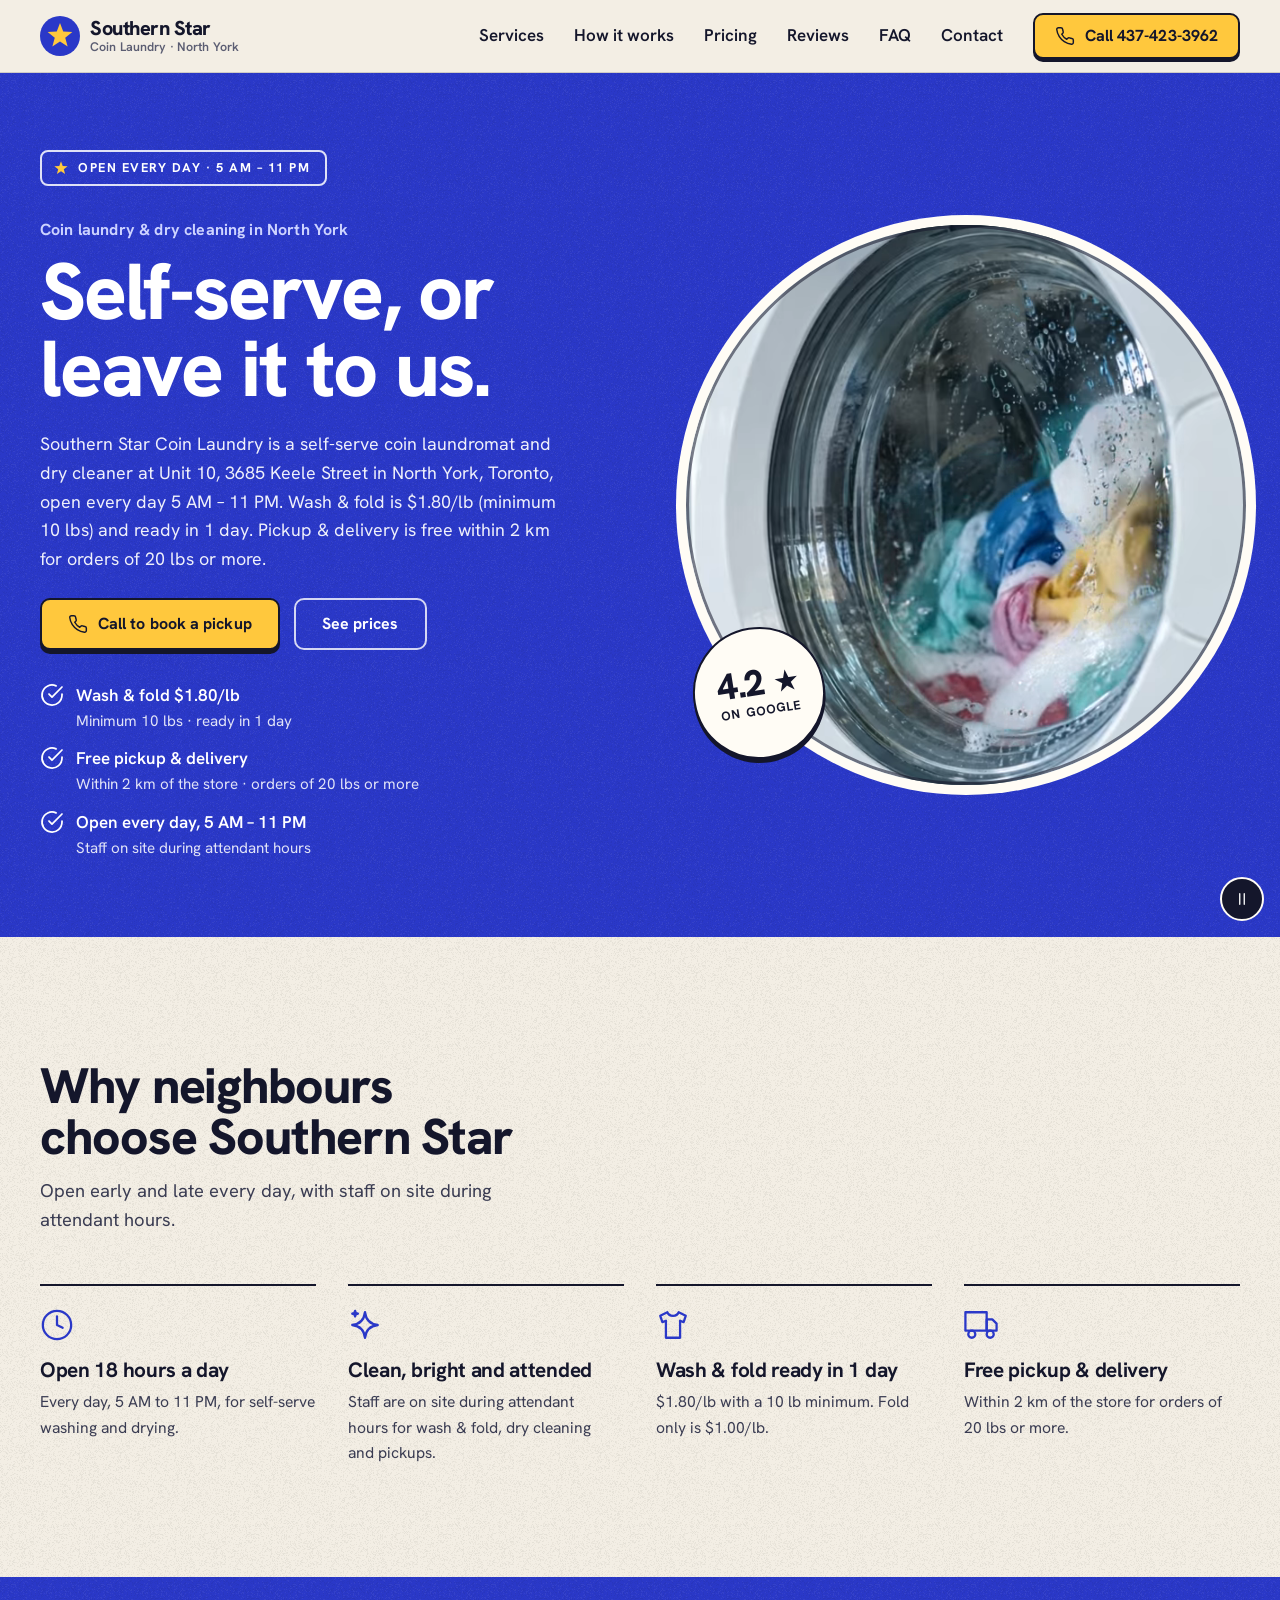
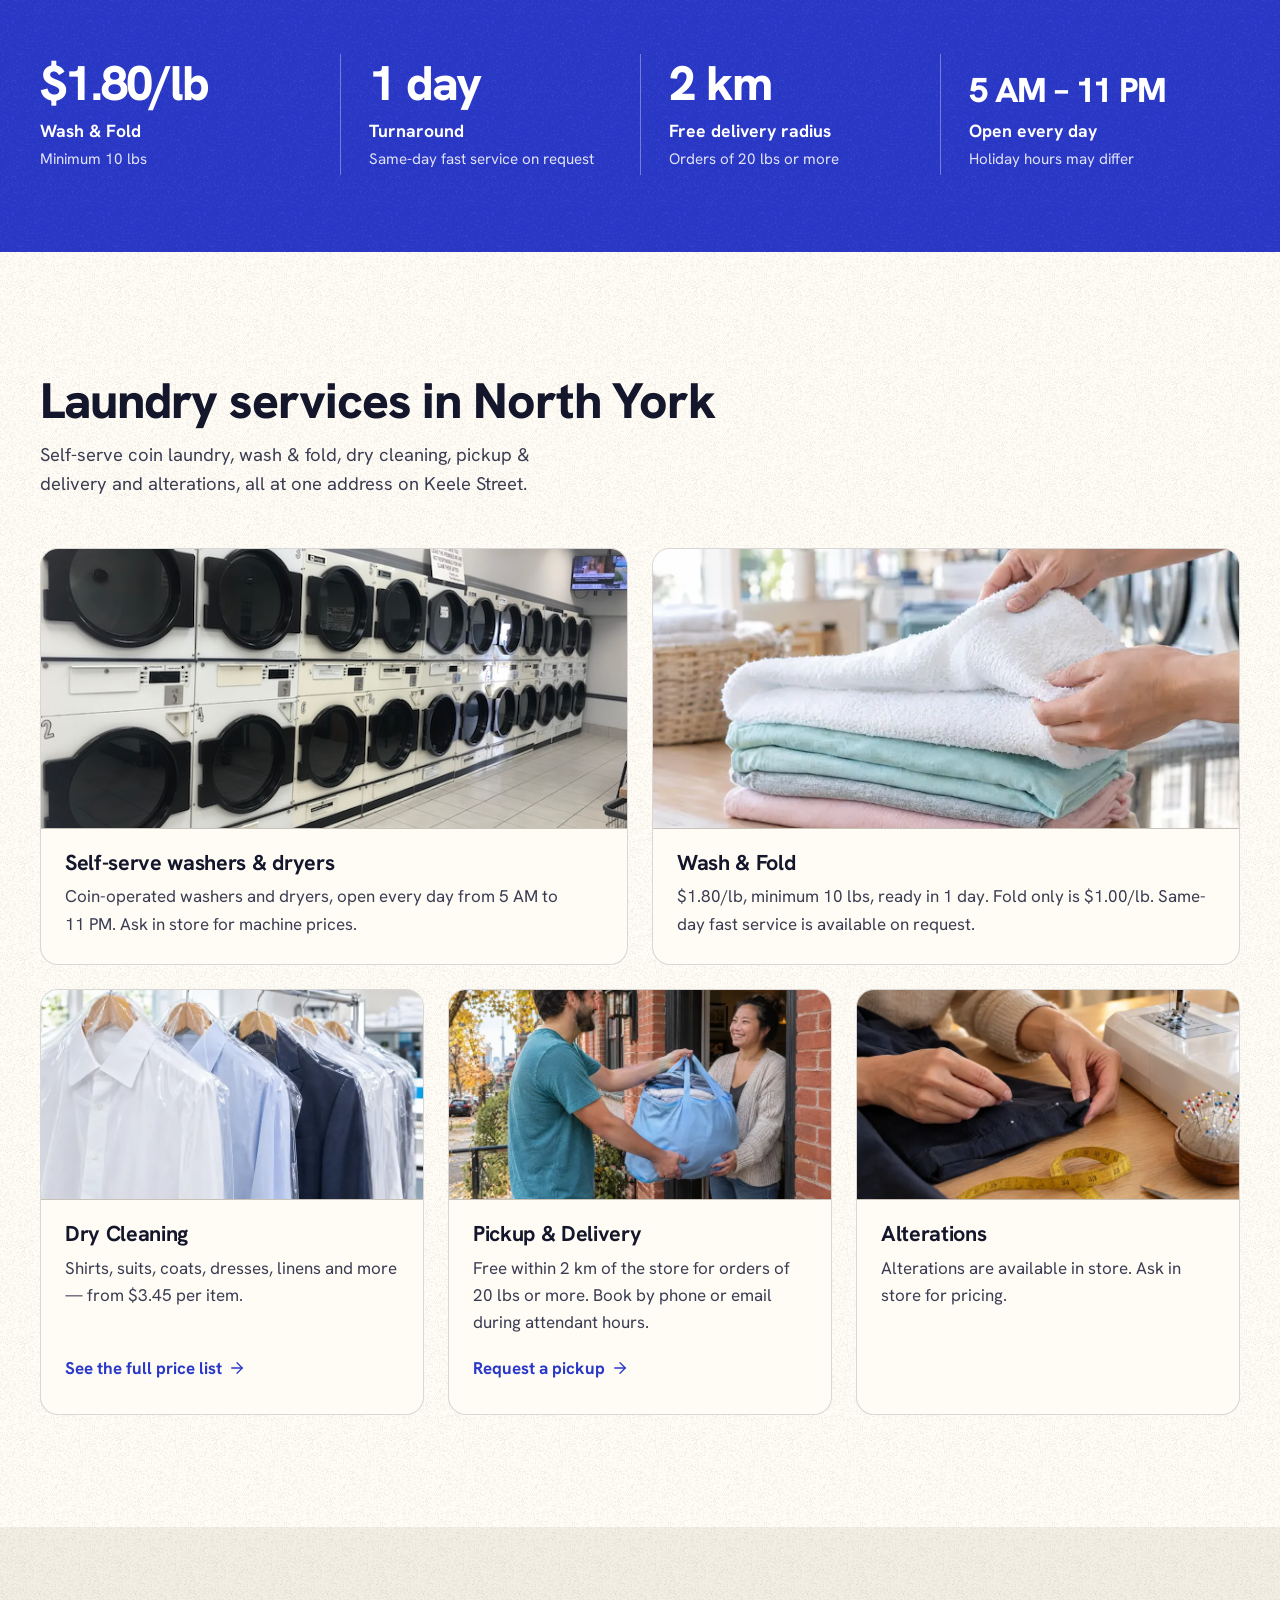
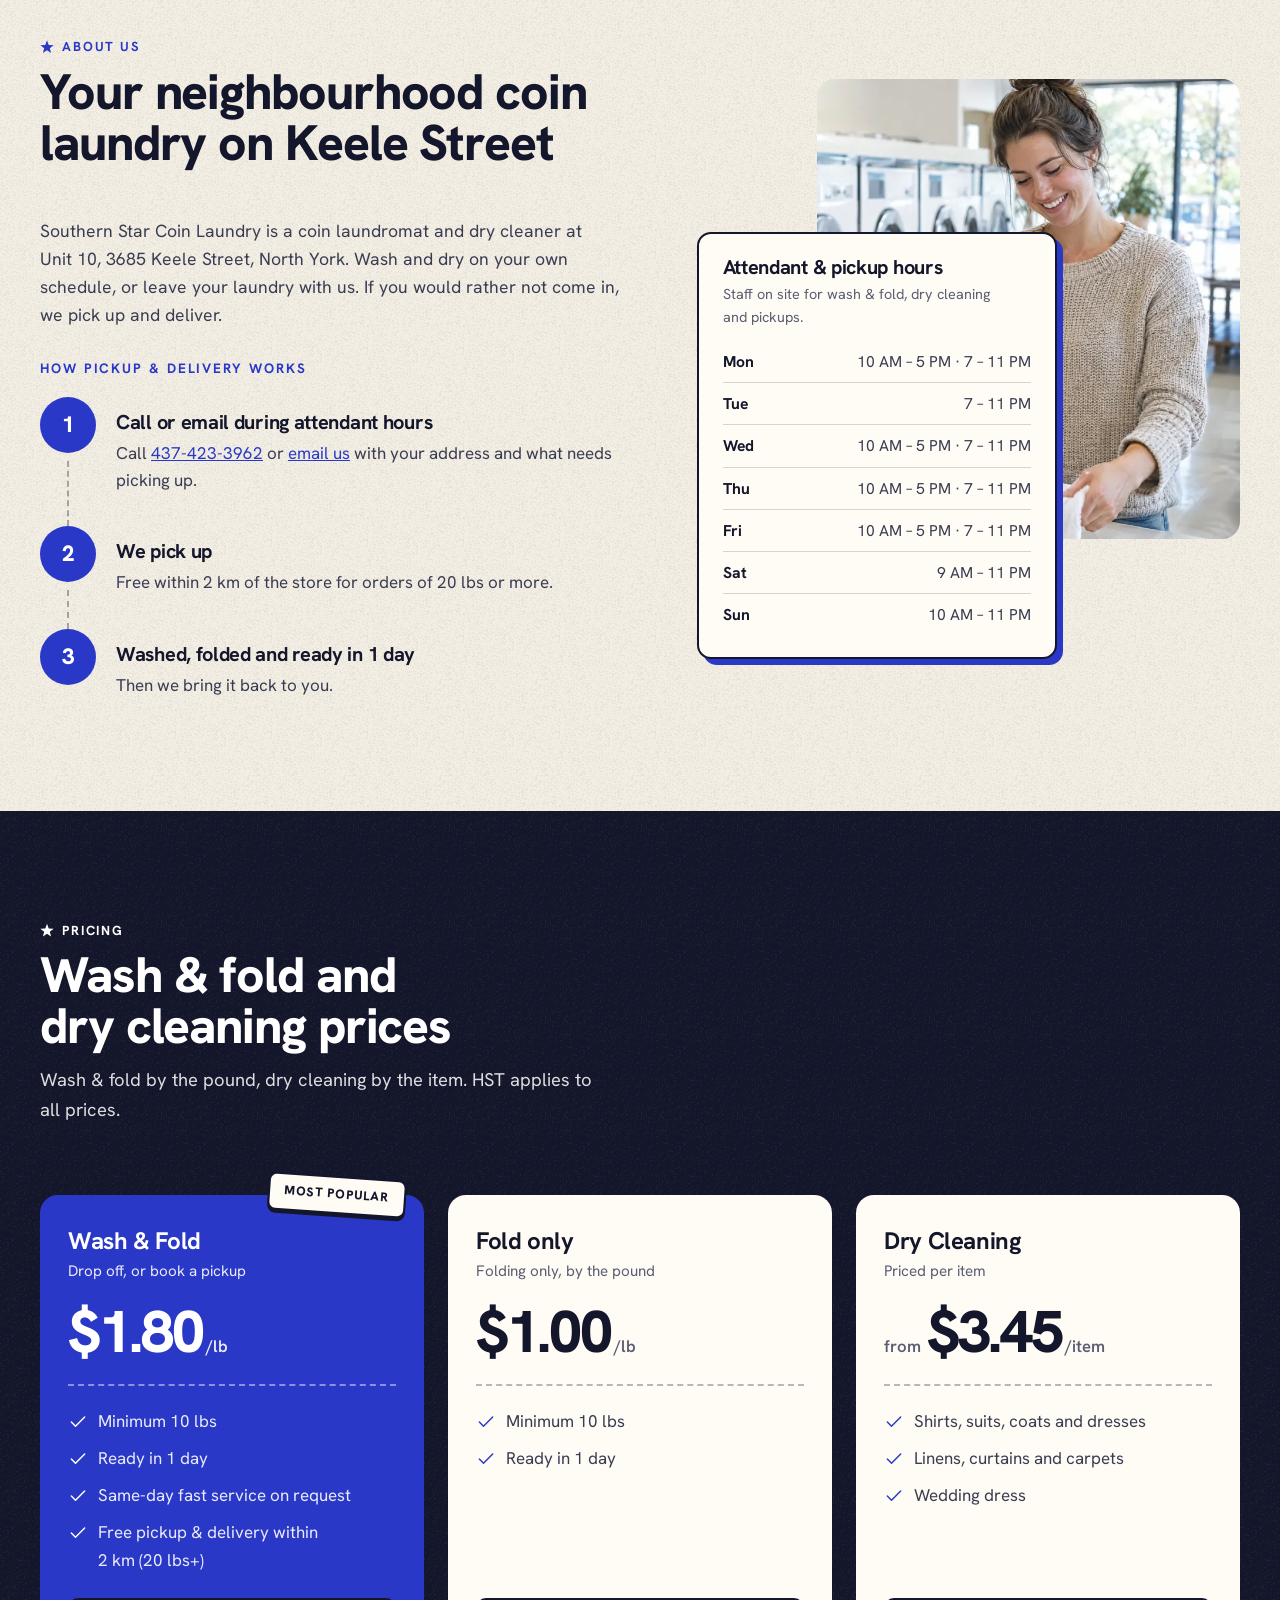
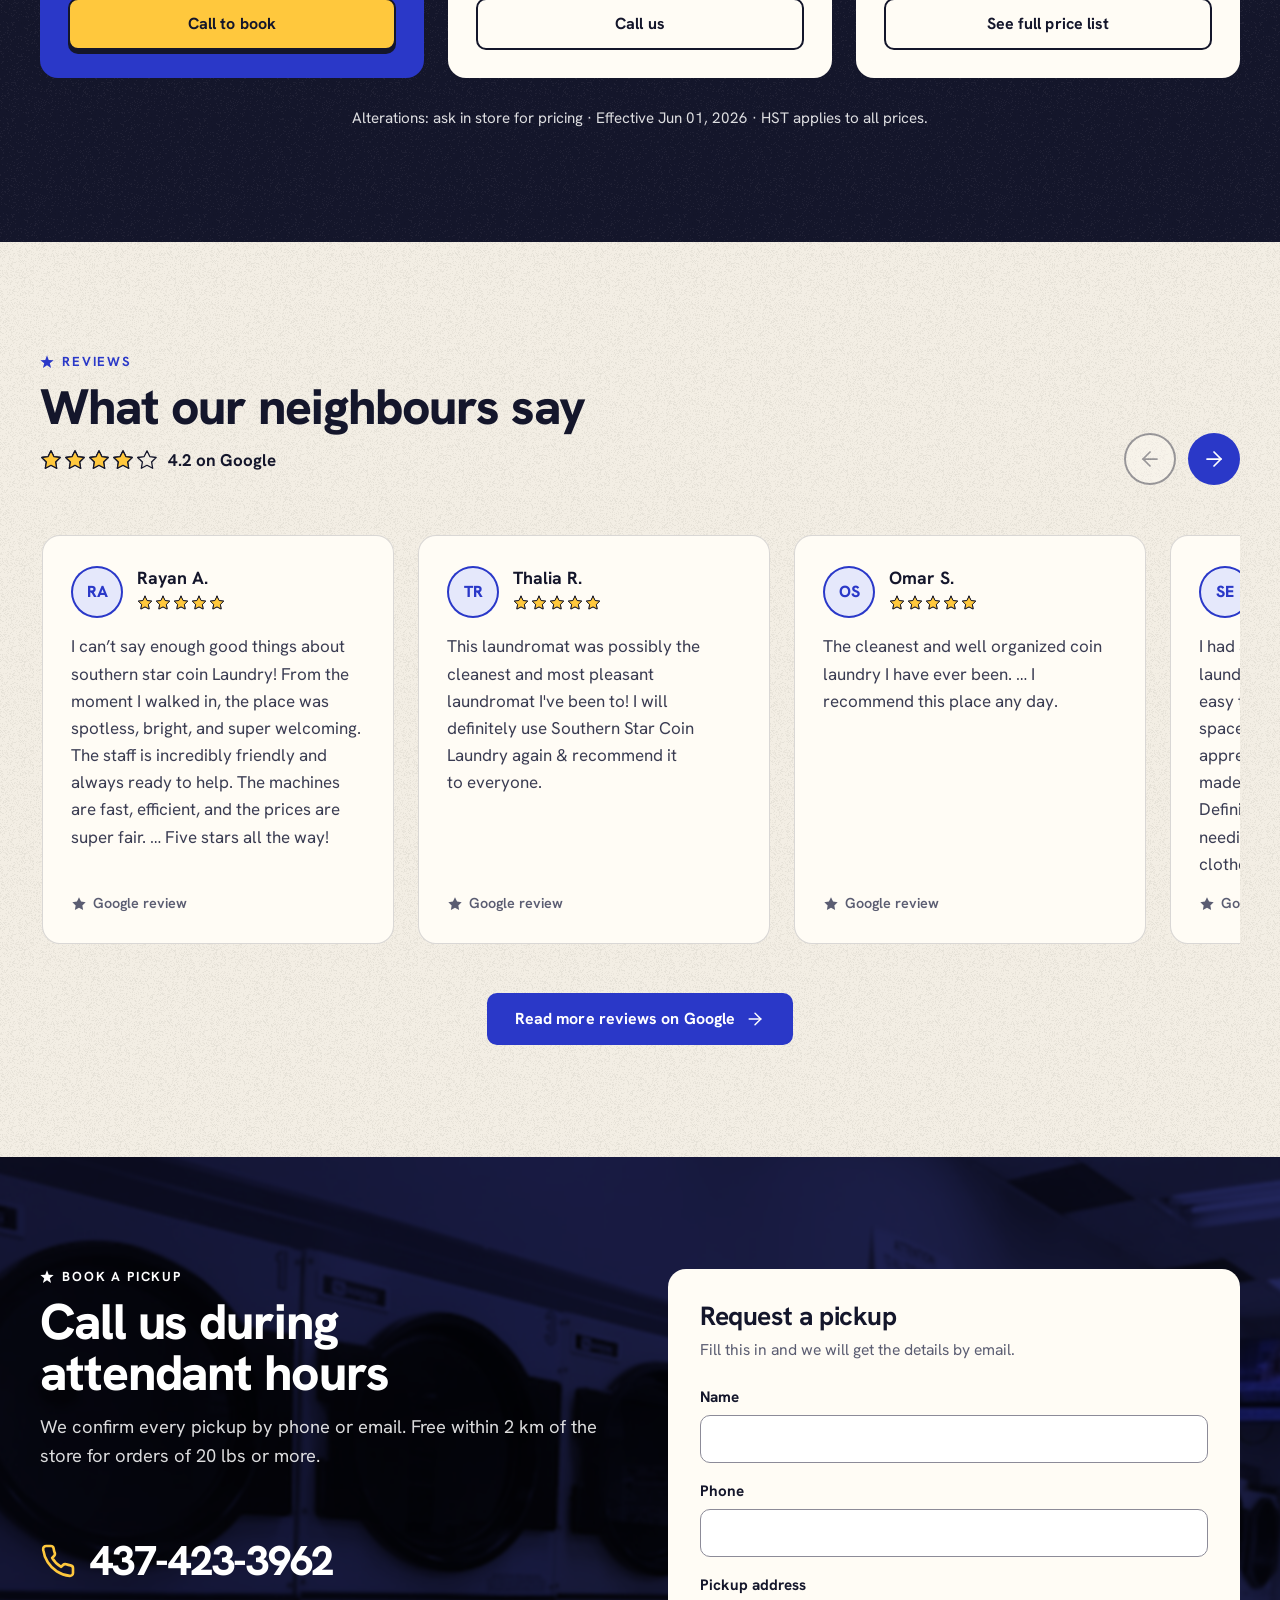
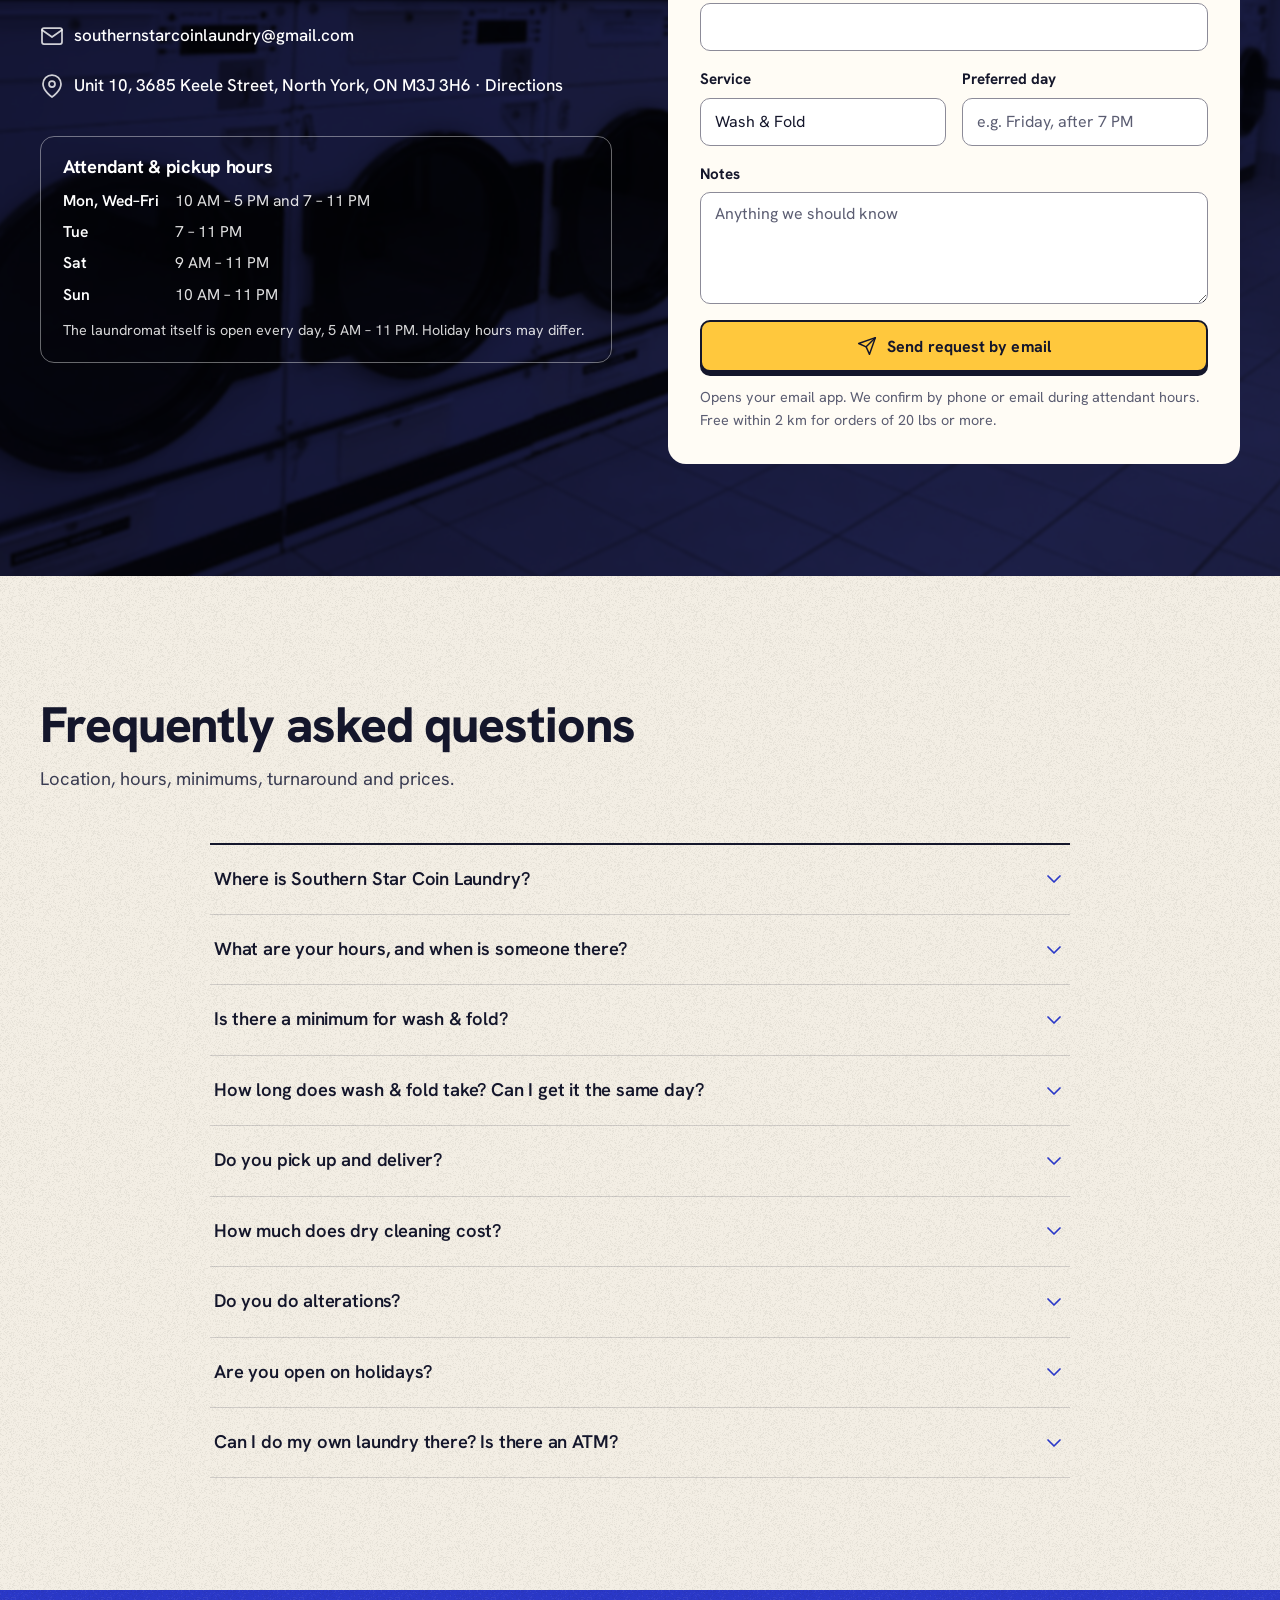
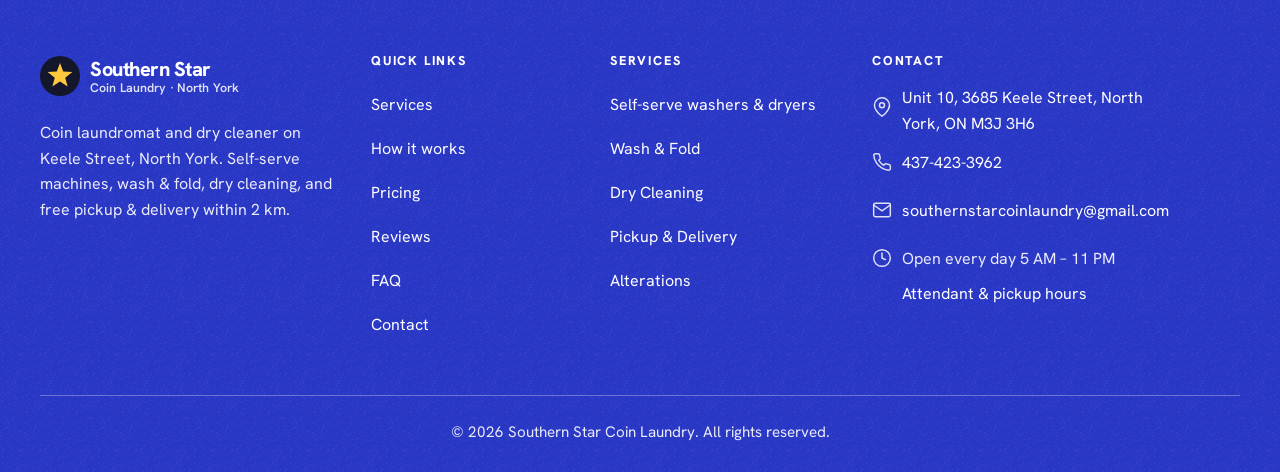
==== commit af4ebbb6: "Switch the redesign to design B with design A's zoomed-out hero video The site owner chose design B " ====
--- a/index.html
+++ b/index.html
@@ -7,7 +7,7 @@
   <meta name="description" content="Coin laundry &amp; dry cleaner at 3685 Keele Street, North York. Open daily 5 AM–11 PM. Wash &amp; fold $1.80/lb, ready in 1 day. Free delivery within 2 km (20 lbs+).">
   <meta name="robots" content="index, follow, max-image-preview:large">
   <link rel="canonical" href="https://sscoinlaundry.vercel.app/">
-  <meta name="theme-color" content="#F7F3EB">
+  <meta name="theme-color" content="#F3EEE4">
   <meta property="og:type" content="website">
   <meta property="og:site_name" content="Southern Star Coin Laundry">
   <meta property="og:locale" content="en_CA">
@@ -23,11 +23,12 @@
   <meta name="twitter:description" content="Coin laundry &amp; dry cleaner at 3685 Keele Street, North York. Open daily 5 AM–11 PM. Wash &amp; fold $1.80/lb, ready in 1 day. Free delivery within 2 km (20 lbs+).">
   <meta name="twitter:image" content="https://sscoinlaundry.vercel.app/img/og-cover.jpg">
   <meta name="twitter:image:alt" content="Laundry tumbling behind the glass door of a front-load washer">
-  <link rel="icon" href="data:image/svg+xml,%3Csvg xmlns='http://www.w3.org/2000/svg' viewBox='0 0 40 40'%3E%3Ccircle cx='20' cy='20' r='20' fill='%232330B0'/%3E%3Cpolygon fill='%23F4CF5D' points='20,7 23.23,15.55 32.36,15.98 25.23,21.7 27.64,30.52 20,25.5 12.36,30.52 14.77,21.7 7.64,15.98 16.77,15.55'/%3E%3C/svg%3E">
-  <link rel="preload" as="image" href="img/hero-washer-960.webp" type="image/webp" media="(max-width: 61.999em)">
+  <link rel="icon" href="data:image/svg+xml,%3Csvg xmlns='http://www.w3.org/2000/svg' viewBox='0 0 40 40'%3E%3Ccircle cx='20' cy='20' r='20' fill='%232A38C8'/%3E%3Cpolygon fill='%23FFC83D' points='20,7 23.23,15.55 32.36,15.98 25.23,21.7 27.64,30.52 20,25.5 12.36,30.52 14.77,21.7 7.64,15.98 16.77,15.55'/%3E%3C/svg%3E">
+  <link rel="preload" as="image" href="img/hero-washer-960.webp" type="image/webp" media="(max-width: 47.999em)">
+  <link rel="preload" as="image" href="img/hero-washer-1280.webp" type="image/webp" media="(min-width: 48em) and (max-width: 61.999em)">
   <link rel="preload" as="image" href="img/hero-washer-1920.webp" type="image/webp" media="(min-width: 62em)">
-  <link rel="preload" href="fonts/besley-latin-wght-normal.woff2" as="font" type="font/woff2" crossorigin>
-  <link rel="preload" href="fonts/schibsted-grotesk-latin-wght-normal.woff2" as="font" type="font/woff2" crossorigin>
+  <link rel="preload" href="fonts/bricolage-grotesque-latin-opsz-normal.woff2" as="font" type="font/woff2" crossorigin>
+  <link rel="preload" href="fonts/hanken-grotesk-latin-wght-normal.woff2" as="font" type="font/woff2" crossorigin>
   <link rel="stylesheet" href="css/site.css">
   <script>document.documentElement.classList.add('js');</script>
   <script src="js/site.js" defer onerror="document.documentElement.classList.remove('js')"></script>
@@ -359,7 +360,7 @@
   <header class="site-header">
     <div class="container nav">
       <a class="brand" href="index.html" aria-label="Southern Star Coin Laundry, home">
-        <svg class="brand__mark" viewBox="0 0 40 40" aria-hidden="true" focusable="false"><circle class="brand__disc" cx="20" cy="20" r="20" fill="#2330B0"/><circle class="brand__seal" cx="20" cy="20" r="16.4" fill="none" stroke="#F4CF5D" stroke-opacity=".4" stroke-width="1.2"/><polygon class="brand__star" fill="#F4CF5D" points="20,7 23.23,15.55 32.36,15.98 25.23,21.7 27.64,30.52 20,25.5 12.36,30.52 14.77,21.7 7.64,15.98 16.77,15.55"/></svg>
+        <svg class="brand__mark" viewBox="0 0 40 40" aria-hidden="true" focusable="false"><circle class="brand__disc" cx="20" cy="20" r="20" fill="#2A38C8"/><polygon class="brand__star" fill="#FFC83D" points="20,7 23.23,15.55 32.36,15.98 25.23,21.7 27.64,30.52 20,25.5 12.36,30.52 14.77,21.7 7.64,15.98 16.77,15.55"/></svg>
         <span class="brand__text">
           <span class="brand__name">Southern Star</span>
           <span class="brand__tag">Coin Laundry · North York</span>
@@ -430,32 +431,18 @@
         </div>
 
         <div class="hero__visual" aria-hidden="true">
-          <div class="float-badge">
+          <div class="float-card float-card--rating">
             <div>
-              <div class="float-badge__value">$1.80/lb</div>
-              <div class="float-badge__label">Wash &amp; Fold · ready in 1&nbsp;day</div>
-            </div>
-          </div>
-          <div class="float-card float-card--address">
-            <div class="float-card__row">
-              <span class="float-card__icon">
-                <svg class="icon" viewBox="0 0 24 24"><path d="M21 10c0 7-9 13-9 13s-9-6-9-13a9 9 0 0 1 18 0z"/><circle cx="12" cy="10" r="3"/></svg>
-              </span>
-              <div>
-                <strong>Unit&nbsp;10, 3685 Keele St</strong>
-                <span class="float-card__label">North York, ON&nbsp;M3J&nbsp;3H6</span>
-              </div>
-            </div>
-            <a class="link-arrow" href="https://maps.app.goo.gl/hLKiNmSBhVdrMN4HA" target="_blank" rel="noopener" tabindex="-1">Directions
-              <svg class="icon" viewBox="0 0 24 24"><path d="M5 12h14"/><path d="M12 5l7 7-7 7"/></svg>
-            </a>
+              <p class="float-card__big">4.2 <span class="star-glyph">★</span></p>
+              <p class="float-card__label">on Google</p>
+            </div>
           </div>
         </div>
       </div>
     </section>
 
     <!-- 3. Why us -->
-    <section class="section section--paper" id="why-us" aria-labelledby="why-title">
+    <section class="section section--light" id="why-us" aria-labelledby="why-title">
       <div class="container">
         <div class="section__head">
           <h2 class="section__title" id="why-title">Why neighbours choose Southern Star</h2>
@@ -463,28 +450,28 @@
         </div>
         <div class="feature-grid">
           <article class="feature-card">
-            <span class="feature-card__icon">
+            <span class="icon-circle icon-circle--teal">
               <svg class="icon" viewBox="0 0 24 24" aria-hidden="true" focusable="false"><circle cx="12" cy="12" r="10"/><path d="M12 6v6l4 2"/></svg>
             </span>
             <h3>Open 18&nbsp;hours a day</h3>
             <p>Every day, 5&nbsp;AM to 11&nbsp;PM, for self-serve washing and drying.</p>
           </article>
           <article class="feature-card">
-            <span class="feature-card__icon">
+            <span class="icon-circle icon-circle--sea">
               <svg class="icon" viewBox="0 0 24 24" aria-hidden="true" focusable="false"><path d="M12 3c.6 5.2 3.8 8.4 9 9-5.2.6-8.4 3.8-9 9-.6-5.2-3.8-8.4-9-9 5.2-.6 8.4-3.8 9-9z"/><path d="M5 2l.5 1.5L7 4l-1.5.5L5 6l-.5-1.5L3 4l1.5-.5z"/></svg>
             </span>
             <h3>Clean, bright and attended</h3>
             <p>Staff are on site during attendant hours for wash &amp; fold, dry cleaning and pickups.</p>
           </article>
           <article class="feature-card">
-            <span class="feature-card__icon">
+            <span class="icon-circle icon-circle--coral">
               <svg class="icon" viewBox="0 0 24 24" aria-hidden="true" focusable="false"><path d="M8 3l-5 2.5 1.5 4.5L7 9v12h10V9l2.5 1L21 5.5 16 3c-.6 1.6-2.2 2.5-4 2.5S8.6 4.6 8 3z"/></svg>
             </span>
             <h3>Wash &amp; fold ready in 1&nbsp;day</h3>
             <p>$1.80/lb with a 10&nbsp;lb minimum. Fold only is $1.00/lb.</p>
           </article>
           <article class="feature-card">
-            <span class="feature-card__icon">
+            <span class="icon-circle icon-circle--aqua">
               <svg class="icon" viewBox="0 0 24 24" aria-hidden="true" focusable="false"><path d="M1 3h15v13H1z"/><path d="M16 8h4l3 3v5h-7V8z"/><circle cx="5.5" cy="18.5" r="2.5"/><circle cx="18.5" cy="18.5" r="2.5"/></svg>
             </span>
             <h3>Free pickup &amp; delivery</h3>
@@ -521,7 +508,7 @@
     </section>
 
     <!-- 5. Services -->
-    <section class="section section--manila" id="services" aria-labelledby="services-title">
+    <section class="section section--white" id="services" aria-labelledby="services-title">
       <div class="container">
         <div class="section__head">
           <h2 class="section__title" id="services-title">Laundry services in North York</h2>
@@ -529,8 +516,11 @@
         </div>
         <div class="services-grid">
           <article class="service-card">
-            <div class="service-card__media service-card__media--photo">
+            <div class="service-card__media service-card__media--photo media--teal">
               <img class="service-card__photo" src="img/laundromat_img.jpg" width="640" height="480" alt="Rows of stacked coin-operated dryers inside Southern Star Coin Laundry, North York" loading="lazy" decoding="async">
+              <span class="service-card__badge" aria-hidden="true">
+                <svg class="icon icon--sm" viewBox="0 0 24 24"><rect x="3" y="2" width="18" height="20" rx="3"/><circle cx="12" cy="13" r="5"/><path d="M7 6h.01M11 6h3"/></svg>
+              </span>
             </div>
             <div class="service-card__body">
               <h3>Self-serve washers &amp; dryers</h3>
@@ -538,11 +528,14 @@
             </div>
           </article>
           <article class="service-card">
-            <div class="service-card__media service-card__media--photo">
+            <div class="service-card__media service-card__media--photo media--aqua">
               <picture class="service-card__photo">
                 <source srcset="img/svc-washfold.webp" type="image/webp">
                 <img src="img/svc-washfold.jpg" width="800" height="600" alt="Hands folding a fresh white towel on a stack of neatly folded laundry" loading="lazy" decoding="async">
               </picture>
+              <span class="service-card__badge" aria-hidden="true">
+                <svg class="icon icon--sm" viewBox="0 0 24 24"><path d="M8 3l-5 2.5 1.5 4.5L7 9v12h10V9l2.5 1L21 5.5 16 3c-.6 1.6-2.2 2.5-4 2.5S8.6 4.6 8 3z"/></svg>
+              </span>
             </div>
             <div class="service-card__body">
               <h3>Wash &amp; Fold</h3>
@@ -550,11 +543,14 @@
             </div>
           </article>
           <article class="service-card">
-            <div class="service-card__media service-card__media--photo">
+            <div class="service-card__media service-card__media--photo media--coral">
               <picture class="service-card__photo">
                 <source srcset="img/svc-dryclean.webp" type="image/webp">
                 <img src="img/svc-dryclean.jpg" width="800" height="600" alt="Pressed dress shirts and a suit jacket on hangers in clear garment bags" loading="lazy" decoding="async">
               </picture>
+              <span class="service-card__badge" aria-hidden="true">
+                <svg class="icon icon--sm" viewBox="0 0 24 24"><path d="M12 3.5a2 2 0 0 1 2 2c0 1.6-2 1.9-2 3.5"/><path d="M12 9L3.2 15.2A1.2 1.2 0 0 0 3.9 17.4h16.2a1.2 1.2 0 0 0 .7-2.2L12 9z"/></svg>
+              </span>
             </div>
             <div class="service-card__body">
               <h3>Dry Cleaning</h3>
@@ -565,11 +561,14 @@
             </div>
           </article>
           <article class="service-card">
-            <div class="service-card__media service-card__media--photo">
+            <div class="service-card__media service-card__media--photo media--aqua">
               <picture class="service-card__photo">
                 <source srcset="img/svc-pickup.webp" type="image/webp">
                 <img src="img/svc-pickup.jpg" width="800" height="600" alt="A bag of clean laundry being handed over at a customer's front door" loading="lazy" decoding="async">
               </picture>
+              <span class="service-card__badge" aria-hidden="true">
+                <svg class="icon icon--sm" viewBox="0 0 24 24"><path d="M1 3h15v13H1z"/><path d="M16 8h4l3 3v5h-7V8z"/><circle cx="5.5" cy="18.5" r="2.5"/><circle cx="18.5" cy="18.5" r="2.5"/></svg>
+              </span>
             </div>
             <div class="service-card__body">
               <h3>Pickup &amp; Delivery</h3>
@@ -580,11 +579,14 @@
             </div>
           </article>
           <article class="service-card">
-            <div class="service-card__media service-card__media--photo">
+            <div class="service-card__media service-card__media--photo media--coral">
               <picture class="service-card__photo">
                 <source srcset="img/svc-alterations.webp" type="image/webp">
                 <img src="img/svc-alterations.jpg" width="800" height="600" alt="Hands pinning a trouser hem beside a sewing machine" loading="lazy" decoding="async">
               </picture>
+              <span class="service-card__badge" aria-hidden="true">
+                <svg class="icon icon--sm" viewBox="0 0 24 24"><circle cx="6" cy="6" r="3"/><circle cx="6" cy="18" r="3"/><path d="M20 4L8.12 15.88"/><path d="M14.47 14.48L20 20"/><path d="M8.12 8.12L12 12"/></svg>
+              </span>
             </div>
             <div class="service-card__body">
               <h3>Alterations</h3>
@@ -597,7 +599,7 @@
 
     <!-- 6. About / How it works -->
     <div id="about">
-      <section class="section section--paper" id="how-it-works" aria-labelledby="about-title">
+      <section class="section section--light" id="how-it-works" aria-labelledby="about-title">
         <div class="container how__grid">
           <div>
             <div class="section__head">
@@ -608,21 +610,21 @@
             <h3 class="how__subtitle">How pickup &amp; delivery works</h3>
             <ol class="steps">
               <li class="step">
-                <span class="step__num" aria-hidden="true">1</span>
+                <span class="step__num step__num--teal" aria-hidden="true">1</span>
                 <div>
                   <h3>Call or email during attendant hours</h3>
                   <p>Call <a href="tel:+14374233962">437-423-3962</a> or <a href="mailto:southernstarcoinlaundry@gmail.com">email us</a> with your address and what needs picking up.</p>
                 </div>
               </li>
               <li class="step">
-                <span class="step__num" aria-hidden="true">2</span>
+                <span class="step__num step__num--aqua" aria-hidden="true">2</span>
                 <div>
                   <h3>We pick up</h3>
                   <p>Free within 2&nbsp;km of the store for orders of 20&nbsp;lbs or more.</p>
                 </div>
               </li>
               <li class="step">
-                <span class="step__num" aria-hidden="true">3</span>
+                <span class="step__num step__num--coral" aria-hidden="true">3</span>
                 <div>
                   <h3>Washed, folded and ready in 1&nbsp;day</h3>
                   <p>Then we bring it back to you.</p>
@@ -658,17 +660,18 @@
     </div>
 
     <!-- 7. Pricing band -->
-    <section class="section section--manila pricing" id="pricing" aria-labelledby="pricing-title">
+    <section class="section section--dark pricing" id="pricing" aria-labelledby="pricing-title">
       <div class="container">
         <div class="section__head">
+          <p class="eyebrow eyebrow--amber">Pricing</p>
           <h2 class="section__title" id="pricing-title">Wash &amp; fold and dry cleaning prices</h2>
           <p class="section__lead">Wash &amp; fold by the pound, dry cleaning by the item. HST applies to all prices.</p>
         </div>
         <div class="price-grid">
-          <article class="ticket ticket--featured">
-            <span class="ticket__tag">Most popular</span>
+          <article class="glass glass--featured">
+            <span class="glass__badge">Most popular</span>
             <h3>Wash &amp; Fold</h3>
-            <p class="ticket__sub">Drop off, or book a pickup</p>
+            <p class="glass__sub">Drop off, or book a pickup</p>
             <p class="price"><span class="price__amount">$1.80</span><wbr><span class="price__unit">/lb</span></p>
             <ul>
               <li><svg class="icon" viewBox="0 0 24 24" aria-hidden="true" focusable="false"><path d="M20 6L9 17l-5-5"/></svg>Minimum 10&nbsp;lbs</li>
@@ -678,26 +681,26 @@
             </ul>
             <a class="btn btn--cta btn--block" href="tel:+14374233962">Call to book</a>
           </article>
-          <article class="ticket">
+          <article class="glass">
             <h3>Fold only</h3>
-            <p class="ticket__sub">Folding only, by the pound</p>
+            <p class="glass__sub">Folding only, by the pound</p>
             <p class="price"><span class="price__amount">$1.00</span><wbr><span class="price__unit">/lb</span></p>
             <ul>
               <li><svg class="icon" viewBox="0 0 24 24" aria-hidden="true" focusable="false"><path d="M20 6L9 17l-5-5"/></svg>Minimum 10&nbsp;lbs</li>
               <li><svg class="icon" viewBox="0 0 24 24" aria-hidden="true" focusable="false"><path d="M20 6L9 17l-5-5"/></svg>Ready in 1&nbsp;day</li>
             </ul>
-            <a class="btn btn--ink btn--block" href="tel:+14374233962">Call us</a>
-          </article>
-          <article class="ticket">
+            <a class="btn btn--outline btn--block" href="tel:+14374233962">Call us</a>
+          </article>
+          <article class="glass">
             <h3>Dry Cleaning</h3>
-            <p class="ticket__sub">Priced per item</p>
+            <p class="glass__sub">Priced per item</p>
             <p class="price"><span class="price__from">from</span> <span class="price__amount">$3.45</span><wbr><span class="price__unit">/item</span></p>
             <ul>
               <li><svg class="icon" viewBox="0 0 24 24" aria-hidden="true" focusable="false"><path d="M20 6L9 17l-5-5"/></svg>Shirts, suits, coats and dresses</li>
               <li><svg class="icon" viewBox="0 0 24 24" aria-hidden="true" focusable="false"><path d="M20 6L9 17l-5-5"/></svg>Linens, curtains and carpets</li>
               <li><svg class="icon" viewBox="0 0 24 24" aria-hidden="true" focusable="false"><path d="M20 6L9 17l-5-5"/></svg>Wedding dress</li>
             </ul>
-            <a class="btn btn--ink btn--block" href="pricing.html">See full price list</a>
+            <a class="btn btn--outline btn--block" href="pricing.html">See full price list</a>
           </article>
         </div>
         <p class="pricing__note">Alterations: ask in store for pricing · Effective Jun&nbsp;01, 2026 · HST applies to all prices.</p>
@@ -705,10 +708,11 @@
     </section>
 
     <!-- 8. Reviews -->
-    <section class="section section--paper" id="reviews" aria-labelledby="reviews-title">
+    <section class="section section--light" id="reviews" aria-labelledby="reviews-title">
       <div class="container" data-scroller>
         <div class="reviews__head">
           <div class="section__head">
+            <p class="eyebrow">Reviews</p>
             <h2 class="section__title" id="reviews-title">What our neighbours say</h2>
             <p class="rating-line">
               <span class="stars" role="img" aria-label="4.2 out of 5 stars">
@@ -721,10 +725,10 @@
             </p>
           </div>
           <div class="reviews__nav">
-            <button class="arrow-btn" type="button" data-prev aria-label="Previous reviews">
+            <button class="circle-btn circle-btn--light" type="button" data-prev aria-label="Previous reviews">
               <svg class="icon" viewBox="0 0 24 24" aria-hidden="true" focusable="false"><path d="M19 12H5"/><path d="M12 19l-7-7 7-7"/></svg>
             </button>
-            <button class="arrow-btn arrow-btn--solid" type="button" data-next aria-label="Next reviews">
+            <button class="circle-btn circle-btn--blue" type="button" data-next aria-label="Next reviews">
               <svg class="icon" viewBox="0 0 24 24" aria-hidden="true" focusable="false"><path d="M5 12h14"/><path d="M12 5l7 7-7 7"/></svg>
             </button>
           </div>
@@ -733,7 +737,7 @@
         <ul class="reviews__track" data-track aria-label="Google reviews">
           <li class="review-card">
             <div class="review-card__head">
-              <span class="avatar" aria-hidden="true">RA</span>
+              <span class="avatar avatar--teal" aria-hidden="true">RA</span>
               <div>
                 <span class="review-card__name">Rayan A.</span>
                 <span class="stars stars--sm" role="img" aria-label="5 out of 5 stars">
@@ -749,7 +753,7 @@
           </li>
           <li class="review-card">
             <div class="review-card__head">
-              <span class="avatar" aria-hidden="true">TR</span>
+              <span class="avatar avatar--aqua" aria-hidden="true">TR</span>
               <div>
                 <span class="review-card__name">Thalia R.</span>
                 <span class="stars stars--sm" role="img" aria-label="5 out of 5 stars">
@@ -765,7 +769,7 @@
           </li>
           <li class="review-card">
             <div class="review-card__head">
-              <span class="avatar" aria-hidden="true">OS</span>
+              <span class="avatar avatar--coral" aria-hidden="true">OS</span>
               <div>
                 <span class="review-card__name">Omar S.</span>
                 <span class="stars stars--sm" role="img" aria-label="5 out of 5 stars">
@@ -781,7 +785,7 @@
           </li>
           <li class="review-card">
             <div class="review-card__head">
-              <span class="avatar" aria-hidden="true">SE</span>
+              <span class="avatar avatar--sea" aria-hidden="true">SE</span>
               <div>
                 <span class="review-card__name">Small E.</span>
                 <span class="stars stars--sm" role="img" aria-label="5 out of 5 stars">
@@ -798,7 +802,7 @@
         </ul>
 
         <div class="reviews__cta">
-          <a class="btn btn--ink" href="https://maps.app.goo.gl/hLKiNmSBhVdrMN4HA" target="_blank" rel="noopener">Read more reviews on Google
+          <a class="btn btn--blue" href="https://maps.app.goo.gl/hLKiNmSBhVdrMN4HA" target="_blank" rel="noopener">Read more reviews on Google
             <svg class="icon" viewBox="0 0 24 24" aria-hidden="true" focusable="false"><path d="M5 12h14"/><path d="M12 5l7 7-7 7"/></svg>
           </a>
         </div>
@@ -811,7 +815,7 @@
       <div class="container book__grid">
         <div>
           <div class="section__head">
-            <p class="eyebrow">Book a pickup</p>
+            <p class="eyebrow eyebrow--aqua">Book a pickup</p>
             <h2 class="section__title" id="contact-title">Call us during attendant hours</h2>
             <p class="section__lead">We confirm every pickup by phone or email. Free within 2&nbsp;km of the store for orders of 20&nbsp;lbs or more.</p>
           </div>
@@ -884,7 +888,7 @@
     </section>
 
     <!-- 10. FAQ -->
-    <section class="section section--manila" id="faq" aria-labelledby="faq-title">
+    <section class="section section--light" id="faq" aria-labelledby="faq-title">
       <div class="container">
         <div class="section__head">
           <h2 class="section__title" id="faq-title">Frequently asked questions</h2>
@@ -975,7 +979,7 @@
       <div class="footer__grid">
         <div class="footer__brand">
           <a class="brand" href="index.html" aria-label="Southern Star Coin Laundry, home">
-            <svg class="brand__mark" viewBox="0 0 40 40" aria-hidden="true" focusable="false"><circle class="brand__disc" cx="20" cy="20" r="20" fill="#2330B0"/><circle class="brand__seal" cx="20" cy="20" r="16.4" fill="none" stroke="#F4CF5D" stroke-opacity=".4" stroke-width="1.2"/><polygon class="brand__star" fill="#F4CF5D" points="20,7 23.23,15.55 32.36,15.98 25.23,21.7 27.64,30.52 20,25.5 12.36,30.52 14.77,21.7 7.64,15.98 16.77,15.55"/></svg>
+            <svg class="brand__mark" viewBox="0 0 40 40" aria-hidden="true" focusable="false"><circle class="brand__disc" cx="20" cy="20" r="20" fill="#2A38C8"/><polygon class="brand__star" fill="#FFC83D" points="20,7 23.23,15.55 32.36,15.98 25.23,21.7 27.64,30.52 20,25.5 12.36,30.52 14.77,21.7 7.64,15.98 16.77,15.55"/></svg>
             <span class="brand__text">
               <span class="brand__name">Southern Star</span>
               <span class="brand__tag">Coin Laundry · North York</span>
--- a/css/site.css
+++ b/css/site.css
@@ -2,16 +2,7 @@
    Southern Star Coin Laundry — site.css
    One stylesheet for every page. No framework, no icon font.
 
-   Look: "Warm paper & ink", cobalt version (Oct 2026). A warm paper page with
-   blue-black night ink, laundry-bluing cobalt for the dark blocks (hero, dark
-   bands, footer), ONE persimmon action colour for every Call button, and
-   butter yellow as the only supporting tint. Hairlines and printed rules instead of soft shadows,
-   4–6px corners instead of pills, a faint baked paper grain on section
-   backgrounds. Laundry motifs instead of template cards: claim tickets with
-   notches, a butter hang tag, a porthole hero window and a porthole logo.
-
    Table of contents
-     0. Fonts
      1. Tokens
      2. Base and reset
      3. Typography
@@ -19,96 +10,64 @@
      5. Icons and buttons
      6. Header and navigation
      7. Hero
-     8. Why us (ruled columns)
+     8. Why us (feature cards)
      9. Stats band
     10. Services
     11. About / How it works
-    12. Pricing band (claim tickets)
+    12. Pricing band (glass cards)
     13. Reviews
     14. Book a pickup (contact block + form)
     15. FAQ
     16. Footer
-    17. Secondary pages: page hero, tabs, price list, cards, map, CTA band
+    17. Secondary pages: page hero, tabs, price list, hours table, map, CTA band
     18. Utilities
-    19. Press feedback, hover (fine pointers only) and reduced motion
+    19. Hover (fine pointers only) and reduced motion
     20. Pricing page (pricing.html)
     21. Contact page (contact.html)
-   ========================================================================== */
-
-
-/* 0. Fonts
-   Self-hosted latin subsets from @fontsource-variable 5.3.0 (SIL OFL 1.1; the
-   licences are in /fonts). Both are variable fonts, one file each.
-   ========================================================================== */
-@font-face {
-  font-family: "Besley";
-  src: url("../fonts/besley-latin-wght-normal.woff2") format("woff2");
-  font-weight: 400 900;
-  font-style: normal;
-  font-display: swap;
-  unicode-range: U+0000-00FF, U+0131, U+0152-0153, U+02BB-02BC, U+02C6, U+02DA, U+02DC, U+0304, U+0308, U+0329, U+2000-206F, U+20AC, U+2122, U+2191, U+2193, U+2212, U+2215, U+FEFF, U+FFFD;
-}
-@font-face {
-  font-family: "Schibsted Grotesk";
-  src: url("../fonts/schibsted-grotesk-latin-wght-normal.woff2") format("woff2");
-  font-weight: 400 900;
-  font-style: normal;
-  font-display: swap;
-  unicode-range: U+0000-00FF, U+0131, U+0152-0153, U+02BB-02BC, U+02C6, U+02DA, U+02DC, U+0304, U+0308, U+0329, U+2000-206F, U+20AC, U+2122, U+2191, U+2193, U+2212, U+2215, U+FEFF, U+FFFD;
-}
+    22. Direction B, "fresh linen & colour-block": the look (tokens, fonts,
+        colours, surfaces). It overrides the older colour values above.
+   ========================================================================== */
 
 
 /* 1. Tokens
-   Contrast ratios are WCAG 2.x, measured by script (on the grained averages
-   where grain applies). Persimmon is never used as text: it is 2.8:1 on paper,
-   so on light backgrounds every filled persimmon button keeps its 2px ink
-   border (WCAG 1.4.11).
    ========================================================================== */
 :root {
-  /* Surfaces */
-  --paper: #F7F3EB;         /* page base, cards, header (Pantone 2026 Cloud Dancer, a touch warmer) */
-  --paper-hi: #FCFAF5;      /* form fields */
-  --manila: #EEE6D8;        /* alternate sections, price boxes, note boxes */
-  --butter: #F4CF5D;        /* the one supporting tint: stats band, featured ticket, hang tag, rating stars */
-  --butter-tint: #FAEBBE;   /* special price row */
-  --press: #E6DCCB;         /* pressed / hover tint on light (ink 13.1:1) */
-  --cobalt: #2330B0;        /* laundry-bluing cobalt: hero, dark bands, header logo. Paper text 9.0:1, butter 6.6:1, persimmon 3.2:1 */
-  --cobalt-deep: #1E2899;   /* footer, the darker bookend: paper text 10.4:1, butter 7.7:1 */
-
-  /* Ink and text (cool blue-black, to sit with the cobalt) */
-  --ink: #14162B;           /* headings, borders, icons, offsets: 16.1:1 on paper, 14.4:1 on manila, 11.8:1 on butter */
-  --ink-soft: #2E3152;      /* ink hover */
-  --text: #3A3C52;          /* body: 9.7:1 on paper, 8.7:1 on manila, 7.2:1 on butter */
-  --muted: #55576C;         /* secondary: 6.4:1 on paper, 5.7:1 on manila, 4.7:1 on butter */
-  --on-cobalt: #F7F3EB;     /* paper text on cobalt: 9.0:1 (10.4:1 on the footer) */
-  --on-cobalt-muted: rgba(247, 243, 235, .82);   /* leads on cobalt: 6.5:1 */
-  --star-empty: #CDBFAB;    /* empty part of a rating star */
-
-  /* Action */
-  --action: #FF5C34;        /* persimmon (Pinterest Palette 2026): the ONLY filled button colour; ink label 5.8:1, 3.2:1 vs cobalt */
-  --action-hover: #FF7552;  /* ink label 6.7:1 */
-
-  /* Lines */
-  --line: #D3CDC5;          /* decorative hairline (header, menu dividers) */
-  --line-strong: #827F8C;   /* UI boundaries: cards, inputs, tabs, FAQ rules (3.5:1 on paper, 3.2:1 on manila) */
-
-  /* Shape */
-  --radius: 6px;
-  --radius-sm: 4px;
-  --hard: 3px 3px 0 var(--ink);   /* the only shadow style: zero blur, CTA and hours card only */
-  --star: polygon(50% 0, 63% 36%, 100% 38%, 71% 62.5%, 81% 100%, 50% 79%, 19% 100%, 29% 62.5%, 0 38%, 37% 36%);
-  --grain: url("../img/grain.webp");   /* 96px baked paper grain, 2.7 KB: section backgrounds only */
-
-  /* Type */
-  --font: "Schibsted Grotesk", system-ui, -apple-system, "Segoe UI", Roboto, sans-serif;
-  --font-serif: "Besley", Georgia, "Times New Roman", serif;
-
-  /* Layout */
+  /* "Fresh & clean": deep teal for trust, aqua for highlights, warm coral for the
+     Call buttons. --blue keeps its name but is the deep teal. Contrast ratios are
+     WCAG 2.x, measured by script. */
+  --blue: #0E7C86;          /* deep teal: links, eyebrows, icons, secondary buttons (white text 4.95:1) */
+  --blue-dark: #0A5F67;     /* teal hover / pressed (white text 7.4:1) */
+  --blue-soft: #EDF7F8;     /* teal tint: light button hover, note boxes (teal text 4.5:1) */
+  --aqua: #6FD9CF;          /* highlights on dark only: eyebrows, stat numbers, check icons (4.6:1+ on every dark surface) */
+  --aqua-deep: #0B7268;     /* aqua-family icons on light tints */
+  --cta: #FF6B4A;           /* warm coral: the Call buttons, with --ink text (6.0:1) */
+  --cta-hover: #FF8466;     /* lighter on hover so the dark label gains contrast (7.0:1) */
+  --cta-deep: #C23E1F;      /* coral-family icons on light tints */
+  --navy: #0B2A3A;          /* deep sea navy: footer, dark band base */
+  --navy-deep: #082230;     /* photo overlays */
+  --navy-mid: #0D4654;
+  --teal-end: #0C545E;      /* lightest stop of the dark bands: aqua 5.1:1, amber 4.8:1 */
+  --ink: #0F1F2A;           /* headings */
+  --text: #35505C;          /* body: 8.0:1 on --bg */
+  --muted: #557481;         /* secondary text: 4.7:1 on --bg, 5.0:1 on white */
+  --bg: #F3F9F9;
+  --card: #FFFFFF;
+  --line: #DCE9EB;
+  --amber: #F7B733;         /* only the "Most popular" badge, the pricing eyebrow and rating stars */
+  --amber-dark: #D9980E;
+  --radius: 20px;
+  --radius-sm: 12px;
+  --pill: 999px;
+  --shadow: 0 10px 30px rgba(11, 42, 58, .08);
+  --shadow-lg: 0 24px 60px rgba(11, 42, 58, .18);
+  --font: "Outfit", system-ui, -apple-system, "Segoe UI", Roboto, sans-serif;
+  --font-serif: "DM Serif Display", Georgia, "Times New Roman", serif;
   --header-h: 72px;
   --container: 1200px;
   --gutter: 24px;
   --section-pad: clamp(64px, 9vw, 112px);
   --ease: cubic-bezier(.2, .7, .2, 1);
+  --dark-gradient: linear-gradient(135deg, var(--navy) 0%, var(--navy-mid) 55%, var(--teal-end) 100%);
 }
 
 @media (max-width: 39.999em) {
@@ -136,7 +95,7 @@
   font-size: 1.05rem;
   line-height: 1.6;
   color: var(--text);
-  background: var(--paper);
+  background: var(--card);
   -webkit-font-smoothing: antialiased;
   /* break-word (not anywhere) so flex and grid items never shrink to one letter;
      the long email address opts back in to "anywhere" (section 18) */
@@ -145,61 +104,48 @@
 
 img, svg, iframe { display: block; max-width: 100%; }
 
-/* Links are ink with a persimmon underline (the underline is decoration only) */
-a {
-  color: var(--ink);
-  text-decoration-color: var(--action);
-  text-decoration-thickness: 2px;
-  text-underline-offset: 3px;
-}
+a { color: var(--blue); }
 a, button, [role="button"], summary { touch-action: manipulation; }
 /* Phone numbers in running text never split at the hyphens */
 a[href^="tel:"]:not(.btn):not(.book__phone) { white-space: nowrap; }
 
 button, input, select, textarea { font: inherit; color: inherit; }
 
-::selection { background: var(--butter); color: var(--ink); }
-
 /* Anchor offset for the sticky header lives on html (scroll-padding-top) only;
    adding scroll-margin on targets as well doubled it */
 
-:focus-visible { outline: 3px solid var(--ink); outline-offset: 3px; }
+:focus-visible { outline: 3px solid var(--blue); outline-offset: 3px; }
 :focus:not(:focus-visible) { outline: none; }
 .hero :focus-visible,
 .section--dark :focus-visible,
-.site-footer :focus-visible { outline-color: var(--on-cobalt); }
-/* ...except on the paper form card inside a dark band, where a paper ring vanishes */
-.section--dark .form-card :focus-visible { outline-color: var(--ink); }
+.site-footer :focus-visible { outline-color: #fff; }
 
 
 /* 3. Typography
-   Besley (a Clarendon revival: shop fronts and printed tickets) for headings,
-   prices and figures; Schibsted Grotesk for everything else.
-   ========================================================================== */
-h1, h2, h3, h4 { margin: 0; font-family: var(--font-serif); color: var(--ink); line-height: 1.15; letter-spacing: -.012em; }
-h1 { font-size: clamp(2.4rem, 5.2vw, 4.1rem); font-weight: 700; line-height: 1.05; letter-spacing: -.015em; }
-h2 { font-size: clamp(1.9rem, 3.2vw, 2.6rem); font-weight: 650; line-height: 1.1; }
-h3 { font-size: 1.25rem; font-weight: 600; letter-spacing: -.005em; }
+   ========================================================================== */
+h1, h2, h3, h4 { margin: 0; color: var(--ink); line-height: 1.15; letter-spacing: -.02em; }
+h1 { font-size: clamp(2.4rem, 5.5vw, 4.25rem); font-weight: 700; line-height: 1.05; }
+h2 { font-size: clamp(1.9rem, 3.2vw, 2.6rem); font-weight: 700; }
+h3 { font-size: 1.25rem; font-weight: 600; letter-spacing: -.01em; }
 p { margin: 0 0 1em; }
 h1, h2, h3 { text-wrap: balance; }
 p, li, dd { text-wrap: pretty; }   /* avoids one-word last lines where supported */
 
-/* Eyebrow: a small printed label led by the brand star. Only where it adds
-   something the heading does not say (About us, Book a pickup, page heroes). */
 .eyebrow {
   display: flex;
   align-items: center;
-  gap: 8px;
+  gap: 14px;
   margin: 0;
-  font-weight: 700;
-  font-size: .8rem;
-  line-height: 1.3;
-  letter-spacing: .14em;
-  text-transform: uppercase;
-  color: var(--ink);
-}
-.eyebrow::before { content: ""; width: 11px; height: 11px; flex: none; background: currentColor; clip-path: var(--star); }
-.section--dark .eyebrow { color: var(--butter); }   /* 6.6:1 on cobalt */
+  font-family: var(--font-serif);
+  font-weight: 400;
+  font-size: 1.35rem;
+  line-height: 1.2;
+  color: var(--blue);
+}
+.eyebrow::after { content: ""; width: 40px; height: 2px; background: currentColor; border-radius: 2px; }
+.eyebrow--amber { color: var(--amber); }
+.eyebrow--white { color: #fff; }
+.eyebrow--aqua { color: var(--aqua); }   /* on dark bands only */
 
 
 /* 4. Layout
@@ -217,20 +163,20 @@
   padding-right: max(var(--gutter), env(safe-area-inset-right, 0px));
 }
 
-/* Three section grounds, each with the faint grain; cards on them stay clean */
 .section { padding: var(--section-pad) 0; }
-.section--paper { background: var(--grain) repeat, var(--paper); }
-.section--manila { background: var(--grain) repeat, var(--manila); }
-.section--dark { background: var(--grain) repeat, var(--cobalt); color: var(--on-cobalt); }
-.section--dark h2, .section--dark h3 { color: var(--on-cobalt); }
+.section--light { background: var(--bg); }
+.section--white { background: var(--card); }
+.section--dark { background: var(--dark-gradient); color: #fff; }
+.section--dark h2, .section--dark h3 { color: #fff; }
 
 .section__head { max-width: 760px; margin-bottom: 44px; }
-.section__title { margin: 0 0 12px; }
-.eyebrow + .section__title { margin-top: 12px; }
+.section__title { margin: 10px 0 12px; }
 .section__lead { font-size: 1.15rem; margin: 0; color: var(--text); }
-.section--dark .section__lead { color: var(--on-cobalt-muted); }
+.section--dark .section__lead { color: rgba(255, 255, 255, .82); }
 .section__head--center { margin-left: auto; margin-right: auto; text-align: center; }
 .section__head--center .eyebrow { justify-content: center; }
+/* Centred eyebrows get a line on both sides so the word sits on the centre line */
+.section__head--center .eyebrow::before { content: ""; width: 40px; height: 2px; background: currentColor; border-radius: 2px; }
 
 
 /* 5. Icons and buttons
@@ -246,6 +192,8 @@
   stroke-linejoin: round;
 }
 .icon--fill { fill: currentColor; stroke: none; }
+.icon--sm { width: 20px; height: 20px; }
+.icon--xl { width: 84px; height: 84px; stroke-width: 1.4; }
 
 .btn {
   display: inline-flex;
@@ -255,53 +203,47 @@
   min-height: 52px;
   padding: 0 26px;
   border: 2px solid transparent;
-  border-radius: var(--radius);
-  font-weight: 700;
+  border-radius: var(--pill);
+  font-weight: 600;
   font-size: 1rem;
   line-height: 1.2;
-  letter-spacing: .005em;
   text-decoration: none;
   text-align: center;
   cursor: pointer;
   user-select: none;
   -webkit-user-select: none;
   -webkit-touch-callout: none;
-  transition: transform .12s var(--ease), background-color .15s, color .15s, border-color .15s, box-shadow .12s var(--ease);
-}
-.btn:active { transform: translate(1px, 1px); }
+  transition: transform .12s var(--ease), background-color .15s, color .15s, border-color .15s, box-shadow .15s;
+}
+.btn:active { transform: scale(.97); }
 .btn .icon { width: 20px; height: 20px; }
 
-/* The one action colour: flat persimmon, ink border, hard ink offset. It presses
-   into its shadow. Never remove the border: it carries the 3:1 edge on paper
-   and butter. On cobalt the persimmon itself is 3.2:1. */
-.btn--cta { background: var(--action); color: var(--ink); border-color: var(--ink); box-shadow: var(--hard); }
-.btn--cta:active { transform: translate(3px, 3px); box-shadow: 0 0 0 var(--ink); }
-/* Secondary: a 2px ink outline (never a second fill colour) */
-.btn--ink { background: transparent; color: var(--ink); border-color: var(--ink); }
-/* Secondary on cobalt: a paper outline */
-.btn--outline { background: transparent; color: var(--on-cobalt); border-color: rgba(247, 243, 235, .6); }
+.btn--cta { background: var(--cta); color: var(--ink); box-shadow: 0 8px 22px rgba(255, 107, 74, .32); }
+.btn--blue { background: var(--blue); color: #fff; }
+.btn--light { background: #fff; color: var(--blue); }
+.btn--outline { background: transparent; color: #fff; border-color: rgba(255, 255, 255, .55); }
+.btn--outline-blue { background: transparent; color: var(--blue); border-color: var(--blue); }
 .btn--block { width: 100%; }
 .btn--sm { min-height: 44px; padding: 0 18px; font-size: .95rem; }
 
-/* Square arrow buttons (reviews prev/next) */
-.arrow-btn {
-  width: 52px;
-  height: 52px;
-  border: 2px solid var(--ink);
-  border-radius: var(--radius);
+/* Circle buttons (reviews prev/next) */
+.circle-btn {
+  width: 56px;
+  height: 56px;
+  border: 0;
+  border-radius: 50%;
   display: inline-flex;
   align-items: center;
   justify-content: center;
-  background: transparent;
-  color: var(--ink);
   cursor: pointer;
   user-select: none;
   -webkit-user-select: none;
-  transition: transform .12s var(--ease), background-color .15s, border-color .15s, opacity .15s;
-}
-.arrow-btn:active { transform: translate(1px, 1px); }
-.arrow-btn:disabled { opacity: .4; cursor: default; }
-.arrow-btn--solid { background: var(--ink); color: var(--paper); }
+  transition: transform .12s var(--ease), background-color .15s, opacity .15s;
+}
+.circle-btn:active { transform: scale(.94); }
+.circle-btn:disabled { opacity: .4; cursor: default; }
+.circle-btn--light { background: #fff; color: var(--ink); box-shadow: var(--shadow); }
+.circle-btn--blue { background: var(--blue); color: #fff; box-shadow: 0 10px 24px rgba(14, 124, 134, .3); }
 
 /* Text link with arrow */
 .link-arrow {
@@ -309,12 +251,9 @@
   align-items: center;
   gap: 6px;
   min-height: 44px;
-  font-weight: 700;
-  color: var(--ink);
-  text-decoration: underline;
-  text-decoration-color: var(--action);
-  text-decoration-thickness: 2px;
-  text-underline-offset: 4px;
+  font-weight: 600;
+  color: var(--blue);
+  text-decoration: none;
 }
 .link-arrow .icon { width: 18px; height: 18px; }
 
@@ -328,9 +267,9 @@
   z-index: 100;
   padding: 12px 18px;
   border-radius: var(--radius-sm);
-  background: var(--ink);
-  color: var(--paper);
-  font-weight: 700;
+  background: var(--navy);
+  color: #fff;
+  font-weight: 600;
   text-decoration: none;
 }
 .skip-link:focus { top: 12px; }
@@ -339,11 +278,11 @@
   position: sticky;
   top: 0;
   z-index: 50;
-  background: var(--paper);
-  border-bottom: 1px solid var(--line);
-  transition: border-color .2s;
-}
-.site-header.is-scrolled { border-color: var(--ink); }
+  background: #fff;
+  border-bottom: 1px solid transparent;
+  transition: box-shadow .2s var(--ease), border-color .2s;
+}
+.site-header.is-scrolled { box-shadow: 0 6px 24px rgba(11, 42, 58, .08); border-color: var(--line); }
 
 .nav { position: relative; display: flex; align-items: center; gap: 16px; min-height: var(--header-h); }
 
@@ -357,12 +296,11 @@
   color: var(--ink);
   text-decoration: none;
 }
-/* Porthole logo: ink disc, butter star (colours are also on the SVG itself) */
 .brand__mark { width: 40px; height: 40px; flex: none; }
 .brand__text { display: flex; flex-direction: column; min-width: 0; line-height: 1.1; }
-/* The shop name is never cut off: it wraps on the narrowest screens instead */
-.brand__name { font-family: var(--font-serif); font-weight: 700; font-size: 1.28rem; letter-spacing: -.01em; white-space: nowrap; }
-.brand__tag { margin-top: 2px; font-size: .78rem; font-weight: 600; letter-spacing: .02em; color: var(--muted); white-space: nowrap; overflow: hidden; text-overflow: ellipsis; }
+.brand__name, .brand__tag { white-space: nowrap; overflow: hidden; text-overflow: ellipsis; }
+.brand__name { font-weight: 700; font-size: 1.2rem; letter-spacing: -.01em; }
+.brand__tag { font-size: .78rem; font-weight: 500; color: var(--muted); margin-top: 2px; }
 
 .nav__links ul { list-style: none; margin: 0; padding: 0; display: flex; gap: 2px; }
 .nav__links a {
@@ -370,15 +308,14 @@
   align-items: center;
   min-height: 44px;
   padding: 0 14px;
-  border-radius: var(--radius-sm);
-  color: var(--ink);
-  font-weight: 600;
+  border-radius: var(--pill);
+  color: var(--text);
+  font-weight: 500;
   text-decoration: none;
   white-space: nowrap;
   transition: background-color .15s, color .15s;
 }
-.nav__links a[aria-current="page"] { text-decoration: underline; text-decoration-color: var(--action); text-decoration-thickness: 2px; text-underline-offset: 6px; }
-.nav__links a:active { background: var(--press); }
+.nav__links a:active { background: var(--bg); }
 
 .nav__actions { display: flex; align-items: center; gap: 8px; flex: none; }
 
@@ -391,9 +328,9 @@
   width: 44px;
   height: 44px;
   padding: 0;
-  border: 2px solid var(--ink);
+  border: 0;
   border-radius: var(--radius-sm);
-  background: transparent;
+  background: var(--bg);
   color: var(--ink);
   cursor: pointer;
   align-items: center;
@@ -401,7 +338,7 @@
   user-select: none;
   -webkit-user-select: none;
 }
-.nav__toggle:active { transform: translate(1px, 1px); background: var(--press); }
+.nav__toggle:active { transform: scale(.94); }
 .nav__toggle .icon--close { display: none; }
 .site-header.is-open .nav__toggle .icon--menu { display: none; }
 .site-header.is-open .nav__toggle .icon--close { display: block; }
@@ -420,19 +357,18 @@
   .btn--call { padding: 0 16px; min-height: 44px; }
   .nav { gap: 12px; }
 
-  /* Phone menu: a printed paper panel with serif links and hairline rules */
   .nav__links {
     display: none;
     position: absolute;
     top: 100%;
     left: 0;
     right: 0;
-    padding: 4px var(--gutter) 12px;
+    padding: 8px var(--gutter) 16px;
     padding-left: max(var(--gutter), env(safe-area-inset-left, 0px));
     padding-right: max(var(--gutter), env(safe-area-inset-right, 0px));
-    background: var(--paper);
-    border-top: 1px solid var(--ink);
-    border-bottom: 2px solid var(--ink);
+    background: #fff;
+    border-top: 1px solid var(--line);
+    box-shadow: 0 24px 40px rgba(11, 42, 58, .14);
     /* The panel scrolls on its own when it is taller than the screen (phones in landscape) */
     max-height: calc(100vh - var(--header-h));
     max-height: calc(100dvh - var(--header-h));
@@ -441,17 +377,15 @@
     -webkit-overflow-scrolling: touch;
   }
   .site-header.is-open .nav__links { display: block; }
-  .nav__links ul { flex-direction: column; gap: 0; }
-  .nav__links li + li { border-top: 1px solid var(--line); }
-  .nav__links a { min-height: 52px; padding: 0 4px; font-family: var(--font-serif); font-size: 1.2rem; border-radius: 0; }
+  .nav__links ul { flex-direction: column; gap: 2px; }
+  .nav__links a { min-height: 48px; padding: 0 12px; font-size: 1.1rem; border-radius: var(--radius-sm); }
 
   /* No JavaScript (or site.js failed to load): a short, non-sticky header with the
      links in wrapping rows, so the menu is reachable and never covers the page */
   html:not(.js) .site-header { position: static; }
-  html:not(.js) .nav__links { display: block; position: static; border: 0; padding: 0 0 10px; width: 100%; max-height: none; overflow: visible; }
+  html:not(.js) .nav__links { display: block; position: static; box-shadow: none; border: 0; padding: 0 0 10px; width: 100%; max-height: none; overflow: visible; }
   html:not(.js) .nav__links ul { flex-direction: row; flex-wrap: wrap; gap: 0 4px; }
-  html:not(.js) .nav__links li + li { border: 0; }
-  html:not(.js) .nav__links a { min-height: 44px; padding: 0 10px; font-family: var(--font); font-size: 1rem; }
+  html:not(.js) .nav__links a { min-height: 44px; padding: 0 10px; font-size: 1rem; }
   html:not(.js) .nav { flex-wrap: wrap; }
   html:not(.js) .nav__links { order: 3; }   /* brand and Call on the first row */
   html:not(.js) .nav__toggle { display: none; }
@@ -461,37 +395,26 @@
 }
 
 @media (max-width: 39.999em) {
-  .brand__name { font-size: 1.15rem; }
+  .brand__name { font-size: 1.1rem; }
   .brand__tag { font-size: .75rem; }   /* 12px floor */
 }
-/* Phones: the subline only shows when it fits whole (it is never cut short) */
-@media (max-width: 27.499em) {
-  .site-header .brand__tag { display: none; }
-}
-/* Narrow phones: drop the subline and the Call label so the full name shows */
 @media (max-width: 23.749em) {
+  .brand__mark { width: 36px; height: 36px; }
+  .brand__name { font-size: 1.05rem; }
+  .brand__tag { display: none; }
+  .btn--call { padding: 0 12px; min-width: 44px; }
+  .btn--call__short { position: absolute; width: 1px; height: 1px; overflow: hidden; clip: rect(0 0 0 0); white-space: nowrap; }
+  .btn--call .icon { width: 22px; height: 22px; }
+}
+/* Very narrow screens or large text: the business name wraps, it is never cut off */
+@media (max-width: 18.749em) {
   .nav { gap: 8px; }
   .brand { gap: 8px; }
-  .brand__mark { width: 34px; height: 34px; }
-  .brand__name { font-size: 1.05rem; }
-  .btn--call { padding: 0 10px; min-width: 44px; }
-  .btn--call__short { position: absolute; width: 1px; height: 1px; overflow: hidden; clip: rect(0 0 0 0); white-space: nowrap; }
-  .btn--call .icon { width: 22px; height: 22px; }
-}
-@media (max-width: 22.5em) {
-  .brand__name { font-size: 1rem; }
-}
-/* Very narrow screens or large text: the business name wraps, it is never cut off */
-@media (max-width: 18.749em) {
   .brand__name { white-space: normal; line-height: 1.05; }
 }
 
 
 /* 7. Hero
-   Phones and tablets: the washer photo / video full-bleed, printed in cobalt
-   (multiply). Desktop (62em+): flat cobalt behind the text and the washer shown
-   untinted in a round "porthole" window, with the price hang tag and the
-   address ticket pinned to its rim.
    ========================================================================== */
 .hero {
   position: relative;
@@ -502,18 +425,19 @@
   min-height: 90vh;
   min-height: 90svh;
   padding: clamp(48px, 6vw, 80px) 0;
-  background: var(--grain) repeat, var(--cobalt);
-  color: var(--on-cobalt);
+  background: var(--navy-deep);
+  color: #fff;
 }
 /* Layers, back to front: still photo (the LCP image and the fallback), the
-   looping video once js/site.js starts it, then the overlay or door seal. */
+   looping video once js/site.js starts it, then the colour overlay that keeps
+   the white text readable. */
 .hero__bg {
   position: absolute;
   inset: 0;
   z-index: -1;
-  background-color: var(--cobalt);
-  background-image: url("../img/hero-washer-960.jpg");
-  background-image: image-set(url("../img/hero-washer-960.webp") type("image/webp"), url("../img/hero-washer-960.jpg") type("image/jpeg"));
+  background-color: var(--navy-deep);
+  background-image: url("../img/hero-washer-1920.jpg");
+  background-image: image-set(url("../img/hero-washer-1920.webp") type("image/webp"), url("../img/hero-washer-1920.jpg") type("image/jpeg"));
   background-position: 70% 50%;
   background-size: cover;
   background-repeat: no-repeat;
@@ -529,17 +453,13 @@
   transition: opacity .8s var(--ease);
 }
 .hero__video.is-playing { opacity: 1; }
-/* The photo printed in cobalt: multiply keeps the washer's shapes while its
-   brightest white can only reach the cobalt itself, so the text keeps the
-   same contrast as on the flat cobalt */
+/* Dark where the text sits (left), lighter over the machine (right) */
 .hero__bg::after {
   content: "";
   position: absolute;
   inset: 0;
-  background: var(--grain) repeat, var(--cobalt);
-  mix-blend-mode: multiply;
-}
-
+  background: linear-gradient(100deg, rgba(8, 34, 48, .94) 0%, rgba(11, 52, 66, .9) 38%, rgba(13, 70, 84, .74) 62%, rgba(12, 84, 94, .42) 100%);
+}
 .hero__pause {
   position: absolute;
   right: max(16px, env(safe-area-inset-right, 0px));
@@ -547,12 +467,12 @@
   z-index: 1;
   width: 44px;
   height: 44px;
-  border: 1px solid rgba(247, 243, 235, .5);
-  border-radius: var(--radius-sm);
+  border: 1px solid rgba(255, 255, 255, .35);
+  border-radius: 50%;
   display: grid;
   place-items: center;
-  background: rgba(20, 22, 43, .6);
-  color: var(--on-cobalt);
+  background: rgba(8, 34, 48, .55);
+  color: #fff;
   cursor: pointer;
   -webkit-user-select: none;
   user-select: none;
@@ -562,128 +482,1083 @@
 .hero__pause .hero__play-icon { display: none; }
 .hero__pause[aria-pressed="true"] .hero__pause-icon { display: none; }
 .hero__pause[aria-pressed="true"] .hero__play-icon { display: block; }
-.hero__pause:active { transform: translate(1px, 1px); }
-
+.hero__pause:active { transform: scale(.94); }
+@media (hover: hover) and (pointer: fine) {
+  .hero__pause:hover { background: rgba(8, 34, 48, .8); }
+}
+/* One column on phones and tablets: the text crosses the whole width, so the
+   overlay is evenly dark, and a portrait crop keeps the machine in frame */
+@media (max-width: 61.999em) {
+  .hero__bg {
+    background-image: url("../img/hero-washer-960.jpg");
+    background-image: image-set(url("../img/hero-washer-960.webp") type("image/webp"), url("../img/hero-washer-960.jpg") type("image/jpeg"));
+  }
+  .hero__bg::after { background: linear-gradient(180deg, rgba(8, 34, 48, .9) 0%, rgba(11, 52, 66, .88) 100%); }
+}
 .hero__grid {
   display: grid;
   grid-template-columns: minmax(0, 1.05fr) minmax(0, .95fr);
   gap: 48px;
   align-items: center;
 }
-.hero h1 { margin: 22px 0 20px; color: var(--on-cobalt); max-width: 13ch; }
+.hero h1 { margin: 22px 0 20px; color: #fff; max-width: 12ch; }
 /* Small descriptive line inside the H1 (search phrase), above the display line */
 .hero__kicker {
   display: block;
   margin-bottom: 12px;
-  font-family: var(--font);
   font-size: clamp(1rem, 1.3vw, 1.15rem);
   font-weight: 600;
   line-height: 1.35;
   letter-spacing: .01em;
-  color: var(--butter);
+  color: var(--aqua);
 }
 .hero__lead {
   max-width: 58ch;
   margin: 0 0 24px;
   font-size: clamp(1.05rem, 1.4vw, 1.25rem);
-  color: rgba(247, 243, 235, .9);
-}
-
-/* "Open every day": a square-cornered printed sign with the brand star */
+  color: rgba(255, 255, 255, .88);
+}
+
 .chip {
   display: inline-flex;
   align-items: center;
   gap: 10px;
   min-height: 40px;
-  padding: 6px 14px 6px 12px;
-  border: 1px solid rgba(247, 243, 235, .5);
-  border-radius: var(--radius-sm);
-  font-weight: 700;
-  font-size: .82rem;
-  letter-spacing: .12em;
-  text-transform: uppercase;
-  color: var(--on-cobalt);
-}
-.chip__dot { width: 13px; height: 13px; flex: none; background: var(--butter); clip-path: var(--star); }
+  padding: 6px 16px 6px 12px;
+  border: 1px solid rgba(255, 255, 255, .24);
+  border-radius: var(--pill);
+  background: rgba(255, 255, 255, .12);
+  font-weight: 500;
+  font-size: .95rem;
+  color: #fff;
+}
+.chip__dot { width: 10px; height: 10px; border-radius: 50%; background: var(--aqua); box-shadow: 0 0 0 4px rgba(111, 217, 207, .28); flex: none; }
 
 .checklist { list-style: none; margin: 0; padding: 0; display: grid; gap: 14px; }
 .checklist li { display: flex; gap: 12px; align-items: flex-start; }
-.checklist .icon { width: 26px; height: 26px; color: var(--butter); margin-top: 1px; }
-.checklist strong { display: block; font-weight: 600; color: var(--on-cobalt); }
-.checklist small { display: block; font-size: .95rem; color: rgba(247, 243, 235, .82); }
+.checklist .icon { width: 26px; height: 26px; color: var(--aqua); margin-top: 1px; }
+.checklist strong { display: block; font-weight: 600; color: #fff; }
+.checklist small { display: block; font-size: .95rem; color: rgba(255, 255, 255, .78); }
 
 /* The buttons sit right under the lead so both are on the first screen */
 .hero__actions { display: flex; flex-wrap: wrap; gap: 12px; margin-bottom: 28px; }
-/* On cobalt the offset stays night ink, like on paper */
-.hero .btn--cta, .section--dark .btn--cta { box-shadow: 3px 3px 0 var(--ink); }
-.hero .btn--cta:active, .section--dark .btn--cta:active { box-shadow: 0 0 0 var(--ink); }
-
-/* Pinned paper (desktop only; decorative, aria-hidden) */
+
+/* Floating card composition (desktop only) */
 .hero__visual { position: relative; height: 480px; }
-/* Address claim ticket: semicircle notches cut from both sides */
+.hero__orb {
+  position: absolute;
+  left: 50%;
+  top: 50%;
+  width: 420px;
+  height: 420px;
+  border-radius: 50%;
+  transform: translate(-50%, -50%);
+  background: radial-gradient(circle at 45% 45%, rgba(111, 217, 207, .34), rgba(111, 217, 207, 0) 68%);
+  filter: blur(12px);
+  pointer-events: none;
+}
 .float-card {
   position: absolute;
-  padding: 18px 26px;
-  border-radius: 3px;
-  background: var(--paper);
+  padding: 20px 22px;
+  border-radius: var(--radius);
+  background: #fff;
   color: var(--ink);
-  -webkit-mask: radial-gradient(circle 8px at 0 50%, #0000 97%, #000) left / 51% 100% no-repeat,
-                radial-gradient(circle 8px at 100% 50%, #0000 97%, #000) right / 51% 100% no-repeat;
-          mask: radial-gradient(circle 8px at 0 50%, #0000 97%, #000) left / 51% 100% no-repeat,
-                radial-gradient(circle 8px at 100% 50%, #0000 97%, #000) right / 51% 100% no-repeat;
-}
-.float-card--address { left: 0; bottom: 8px; width: 300px; transform: rotate(1.5deg); }
+  box-shadow: var(--shadow-lg);
+}
+.float-card--rating { top: 28px; right: 24px; width: 250px; }
+/* The three cards are staggered so they never share a horizontal band:
+   rating ~28–140, price badge ~199–284, address ~327–464 (of 480) */
+.float-card--address { left: 0; bottom: 16px; width: 300px; }
+.float-card__big { font-size: 2.6rem; font-weight: 700; line-height: 1; letter-spacing: -.02em; color: var(--ink); margin: 0; }
+.star-glyph { color: var(--amber); }
+.float-card__label { margin: 6px 0 0; font-size: .95rem; color: var(--muted); font-weight: 500; }
 .float-card__row { display: flex; align-items: center; gap: 12px; }
 .float-card__icon {
   width: 44px;
   height: 44px;
   flex: none;
-  border: 1.5px solid var(--ink);
-  border-radius: 50%;
+  border-radius: 12px;
   display: flex;
   align-items: center;
   justify-content: center;
-  color: var(--ink);
-}
-.float-card strong { display: block; font-weight: 700; color: var(--ink); }
-.float-card__label { display: block; margin-top: 2px; font-size: .95rem; color: var(--muted); }
-.float-card .link-arrow { margin-top: 2px; }
-/* $1.80/lb butter hang tag with a punched hole */
+}
+.float-card__icon--star { background: #FFF1CC; color: #B7700A; }   /* rating gold, 3.5:1 */
+.float-card__icon--teal { background: #D6EEF0; color: var(--blue); }
+.float-card strong { display: block; font-weight: 600; color: var(--ink); }
+.float-card .link-arrow { min-height: 44px; margin-top: 2px; }
 .float-badge {
   position: absolute;
   right: 0;
-  top: 18px;
-  padding: 14px 20px 14px 40px;
+  bottom: 196px;
+  display: flex;
+  align-items: center;
+  gap: 14px;
+  padding: 16px 20px;
+  border-radius: 16px;
+  background: var(--blue);
+  color: #fff;
+  box-shadow: 0 20px 50px rgba(8, 34, 48, .45);
+}
+.float-badge__icon { width: 44px; height: 44px; border-radius: 12px; background: rgba(255, 255, 255, .16); display: flex; align-items: center; justify-content: center; flex: none; }
+.float-badge__value { font-size: 1.6rem; font-weight: 700; line-height: 1; letter-spacing: -.02em; }
+.float-badge__label { font-size: .9rem; color: #fff; margin-top: 4px; white-space: nowrap; }
+
+@media (max-width: 61.999em) {
+  .hero__grid { grid-template-columns: minmax(0, 1fr); }
+  .hero__visual { display: none; }
+  .hero h1 { max-width: none; }
+}
+@media (max-width: 29.999em) {
+  .hero__actions .btn { width: 100%; }
+}
+/* Phones in landscape: a compact hero so the buttons are near the first screen */
+@media (max-height: 500px) and (orientation: landscape) {
+  .hero { min-height: 0; padding: 32px 0; }
+  .hero h1 { font-size: clamp(2rem, 5vw, 2.4rem); margin: 14px 0 12px; }
+}
+
+
+/* 8. Why us (feature cards)
+   ========================================================================== */
+.feature-grid { display: grid; grid-template-columns: repeat(4, minmax(0, 1fr)); gap: 24px; }
+
+.feature-card {
+  padding: 32px 24px;
   border-radius: var(--radius);
-  background: var(--butter);
+  background: var(--card);
+  box-shadow: var(--shadow);
+  text-align: center;
+  transition: transform .2s var(--ease), box-shadow .2s var(--ease);
+}
+.feature-card h3 { margin: 0 0 8px; font-size: 1.2rem; }
+.feature-card p { margin: 0; font-size: .98rem; color: var(--muted); }
+.feature-card--left { text-align: left; }
+.feature-card--left .icon-circle { margin-left: 0; }
+
+.icon-circle {
+  width: 64px;
+  height: 64px;
+  margin: 0 auto 18px;
+  border-radius: 50%;
+  display: flex;
+  align-items: center;
+  justify-content: center;
+}
+.icon-circle .icon { width: 28px; height: 28px; }
+.icon-circle--teal { background: #D6EEF0; color: var(--blue); }        /* 4.1:1 */
+.icon-circle--aqua { background: #DFF6F3; color: var(--aqua-deep); }   /* 5.1:1 */
+.icon-circle--coral { background: #FFE4DC; color: var(--cta-deep); }   /* 4.3:1 */
+.icon-circle--sea { background: #E2ECF1; color: var(--navy); }         /* 12.4:1 */
+
+@media (max-width: 61.999em) { .feature-grid { grid-template-columns: repeat(2, minmax(0, 1fr)); } }
+@media (max-width: 39.999em) {
+  .feature-grid { grid-template-columns: minmax(0, 1fr); gap: 16px; }
+  /* Phones: icon beside the text, so four short cards are not four screens */
+  .feature-card { display: grid; grid-template-columns: 56px minmax(0, 1fr); gap: 2px 16px; align-items: start; text-align: left; padding: 20px; }
+  .feature-card .icon-circle { grid-row: span 2; width: 56px; height: 56px; margin: 0; }
+  .feature-card h3 { margin: 4px 0 2px; }
+}
+
+
+/* 9. Stats band
+   ========================================================================== */
+.stats { background: var(--dark-gradient); color: #fff; padding: clamp(48px, 6vw, 80px) 0; }
+.stats__grid { display: grid; grid-template-columns: repeat(4, minmax(0, 1fr)); gap: 32px 24px; }
+/* Every value box is one big-number line tall and its text sits on the bottom,
+   so the labels and notes line up even where the value is set smaller */
+.stat__value {
+  display: flex;
+  align-items: flex-end;
+  min-height: calc(clamp(2rem, 3.4vw, 2.9rem) * 1.05);
+  font-size: clamp(2rem, 3.4vw, 2.9rem);
+  font-weight: 700;
+  line-height: 1.05;
+  letter-spacing: -.02em;
+  color: var(--aqua);
+}
+.stat__value--sm { font-size: clamp(1.7rem, 2.6vw, 2.25rem); }
+.stat__label { margin-top: 8px; font-weight: 600; font-size: 1.1rem; }
+.stat__note { margin: 2px 0 0; font-size: .95rem; color: rgba(255, 255, 255, .76); }
+
+/* Two columns until four fit without squeezing "5 AM – 11 PM" */
+@media (max-width: 61.999em) { .stats__grid { grid-template-columns: repeat(2, minmax(0, 1fr)); } }
+@media (max-width: 29.999em) {
+  .stats__grid { gap: 28px 16px; }
+  .stat__value { font-size: 1.75rem; min-height: calc(1.75rem * 1.05); }
+  .stat__value--sm { font-size: 1.4rem; }
+  .stat__label { font-size: 1rem; }
+}
+/* Large text on a phone: one stat per row */
+@media (max-width: 18.749em) { .stats__grid { grid-template-columns: minmax(0, 1fr); } }
+
+
+/* 10. Services
+   ========================================================================== */
+.services-grid { display: grid; grid-template-columns: repeat(3, minmax(0, 1fr)); gap: 28px; }
+
+.service-card {
+  display: flex;
+  flex-direction: column;
+  overflow: hidden;
+  border: 1px solid var(--line);
+  border-radius: var(--radius);
+  background: var(--card);
+  box-shadow: var(--shadow);
+  transition: transform .2s var(--ease), box-shadow .2s var(--ease);
+}
+.service-card__media {
+  position: relative;
+  height: 200px;
+  display: flex;
+  align-items: center;
+  justify-content: center;
+}
+.service-card__badge {
+  position: absolute;
+  top: 16px;
+  right: 16px;
+  width: 44px;
+  height: 44px;
+  border-radius: 12px;
+  display: flex;
+  align-items: center;
+  justify-content: center;
+  /* White tile in the card's own hue (the media block sets `color`), so each card
+     stays one colour instead of adding a second accent */
+  background: #fff;
+  color: inherit;
+  box-shadow: 0 6px 16px rgba(11, 42, 58, .10);
+}
+/* Photo cards: the picture fills the media area, the badge stays on top */
+.service-card__media--photo { overflow: hidden; }
+.service-card__photo,
+.service-card__photo img {
+  position: absolute;
+  inset: 0;
+  width: 100%;
+  height: 100%;
+}
+.service-card__photo img,
+img.service-card__photo { object-fit: cover; }
+.service-card__media--photo .service-card__badge { z-index: 1; }
+.service-card__body { padding: 24px 24px 28px; display: flex; flex-direction: column; gap: 8px; flex: 1; }
+.service-card h3 { margin: 0; }
+.service-card p { margin: 0; }
+.service-card .link-arrow { margin-top: auto; padding-top: 4px; }
+
+/* Three tints in diagonal order (teal, aqua, coral / aqua, coral, teal) */
+.media--teal { background: linear-gradient(135deg, #E6F5F6 0%, #C9E8EB 100%); color: var(--blue); }
+.media--aqua { background: linear-gradient(135deg, #E6F9F5 0%, #C3EEE5 100%); color: var(--aqua-deep); }
+.media--coral { background: linear-gradient(135deg, #FFF0EA 0%, #FFD3C4 100%); color: var(--cta-deep); }
+
+@media (max-width: 61.999em) { .services-grid { grid-template-columns: repeat(2, minmax(0, 1fr)); } }
+@media (max-width: 39.999em) {
+  .services-grid { grid-template-columns: minmax(0, 1fr); gap: 20px; }
+  .service-card__media { height: 112px; }
+  .service-card__media--photo { height: 190px; }
+  .service-card__media .icon--xl { width: 56px; height: 56px; }
+}
+
+
+/* 11. About / How it works
+   ========================================================================== */
+.how__grid { display: grid; grid-template-columns: minmax(0, 1.05fr) minmax(0, .95fr); gap: 56px; align-items: center; }
+.how__intro { font-size: 1.1rem; margin: 0 0 32px; }
+.how__subtitle { font-size: 1.05rem; font-weight: 600; color: var(--text); text-transform: uppercase; letter-spacing: .08em; margin: 0 0 20px; }
+
+.steps { list-style: none; margin: 0; padding: 0; }
+.step { position: relative; display: grid; grid-template-columns: 56px minmax(0, 1fr); gap: 20px; padding-bottom: 32px; }
+.step:last-child { padding-bottom: 0; }
+.step:not(:last-child)::before {
+  content: "";
+  position: absolute;
+  left: 27px;
+  top: 64px;
+  bottom: 0;
+  border-left: 2px dashed #B9D3D8;
+}
+.step__num {
+  width: 56px;
+  height: 56px;
+  border-radius: 50%;
+  display: flex;
+  align-items: center;
+  justify-content: center;
+  font-weight: 700;
+  font-size: 1.25rem;
+  color: #fff;
+  box-shadow: 0 10px 24px rgba(11, 42, 58, .14);
+}
+.step__num--teal { background: var(--blue); }
+.step__num--aqua { background: var(--aqua); color: var(--ink); }
+.step__num--coral { background: var(--cta); color: var(--ink); }
+.step h3 { margin: 14px 0 6px; }
+.step p { margin: 0; }
+
+.how__visual { position: relative; padding-bottom: 120px; } /* the hours card overlaps only the lower part of the photo */
+/* The gradient shows (with the alt text) if the photo fails to load */
+.how__photo { margin-left: 120px; border-radius: var(--radius); overflow: hidden; box-shadow: var(--shadow); background: linear-gradient(135deg, #E6F5F6, #C9E8EB); color: var(--text); font-size: .9rem; }
+.how__photo picture { display: block; }
+.how__photo img { width: 100%; height: 460px; object-fit: cover; object-position: 50% 8%; }
+
+.hours-card {
+  position: absolute;
+  left: 0;
+  bottom: 0;
+  width: min(360px, 100%);
+  padding: 22px 24px;
+  border-radius: var(--radius);
+  background: #fff;
+  box-shadow: var(--shadow-lg);
+}
+.hours-card h3 { margin: 0 0 4px; font-size: 1.15rem; }
+.hours-card__note { margin: 0 0 12px; font-size: .9rem; color: var(--muted); }
+
+.hours-table { width: 100%; border-collapse: collapse; font-size: .98rem; }
+.hours-table th { width: 3.4em; padding: 8px 0; text-align: left; font-weight: 600; color: var(--ink); }
+.hours-table td { padding: 8px 0; text-align: right; color: var(--text); }
+.hours-table tr + tr { border-top: 1px solid var(--line); }
+.hours-table--lg { font-size: 1.05rem; }
+.hours-table--lg th, .hours-table--lg td { padding: 12px 0; }
+
+@media (max-width: 61.999em) {
+  .how__grid { grid-template-columns: minmax(0, 1fr); gap: 40px; }
+  .how__visual { padding-bottom: 0; }
+  .how__photo { margin-left: 0; }
+  .how__photo img { height: 280px; }
+  .hours-card { position: relative; width: auto; margin: -56px 16px 0; }
+}
+
+
+/* 12. Pricing band (glass cards)
+   ========================================================================== */
+.pricing { position: relative; isolation: isolate; overflow: hidden; }
+.pricing::before {
+  content: "";
+  position: absolute;
+  z-index: -1;
+  right: -10%;
+  top: -20%;
+  width: 60vw;
+  height: 60vw;
+  max-width: 720px;
+  max-height: 720px;
+  border-radius: 50%;
+  background: radial-gradient(circle, rgba(111, 217, 207, .14), rgba(111, 217, 207, 0) 65%);
+  pointer-events: none;
+}
+
+.price-grid { display: grid; grid-template-columns: repeat(3, minmax(0, 1fr)); gap: 24px; padding-top: 16px; align-items: stretch; }
+
+.glass {
+  position: relative;
+  display: flex;
+  flex-direction: column;
+  padding: 32px 28px 28px;
+  border: 1px solid rgba(255, 255, 255, .18);
+  border-radius: var(--radius);
+  background: rgba(255, 255, 255, .08);
+  -webkit-backdrop-filter: blur(12px);
+  backdrop-filter: blur(12px);
+  color: #fff;
+}
+.glass--featured { border-color: rgba(111, 217, 207, .75); background: rgba(255, 255, 255, .12); box-shadow: 0 24px 60px rgba(8, 34, 48, .35); }
+.glass__badge {
+  position: absolute;
+  top: 0;
+  left: 50%;
+  transform: translate(-50%, -50%);
+  padding: 6px 14px;
+  border-radius: var(--pill);
+  background: var(--amber);
+  color: var(--navy);
+  font-size: .85rem;
+  font-weight: 600;
+  white-space: nowrap;
+}
+.glass h3 { margin: 0 0 4px; font-size: 1.35rem; text-align: center; color: #fff; }
+.glass__sub { margin: 0 0 20px; text-align: center; font-size: .95rem; color: rgba(255, 255, 255, .86); }
+.price { margin: 0 0 22px; text-align: center; line-height: 1; }
+.price__from { margin-right: 2px; font-size: 1.05rem; font-weight: 500; color: rgba(255, 255, 255, .8); }
+.price__amount { font-size: clamp(2.6rem, 4vw, 3.4rem); font-weight: 700; letter-spacing: -.02em; }
+.price__unit { margin-left: 4px; font-size: 1.05rem; font-weight: 500; color: rgba(255, 255, 255, .82); }
+.glass ul { list-style: none; margin: 0 0 24px; padding: 0; display: grid; gap: 10px; align-content: start; flex: 1; }
+.glass li { display: flex; gap: 10px; align-items: flex-start; color: rgba(255, 255, 255, .92); }
+.glass li .icon { width: 20px; height: 20px; margin-top: 4px; color: var(--aqua); }
+.pricing__note { margin: 28px 0 0; text-align: center; font-size: .95rem; color: rgba(255, 255, 255, .86); }
+
+@media (max-width: 61.999em) {
+  .price-grid { grid-template-columns: minmax(0, 1fr); max-width: 460px; margin: 0 auto; gap: 32px; }
+}
+
+
+/* 13. Reviews
+   ========================================================================== */
+.reviews__head { display: flex; align-items: flex-end; justify-content: space-between; gap: 24px; flex-wrap: wrap; }
+.reviews__head .section__head { margin-bottom: 0; }
+.reviews__nav { display: flex; gap: 12px; padding-bottom: 6px; }
+
+.rating-line { display: flex; align-items: center; gap: 10px; margin-top: 14px; font-weight: 600; color: var(--ink); }
+.stars { position: relative; display: inline-flex; gap: 2px; color: #C9D9DD; line-height: 0; }
+.stars .icon { width: 22px; height: 22px; }
+.stars__fill { position: absolute; left: 0; top: 0; display: inline-flex; gap: 2px; overflow: hidden; white-space: nowrap; color: var(--amber); }
+.stars--sm .icon { width: 16px; height: 16px; }
+
+.reviews__track {
+  display: grid;
+  grid-auto-flow: column;
+  grid-auto-columns: min(85%, 352px);   /* the next card always peeks in */
+  gap: 24px;
+  margin-top: 36px;
+  padding: 8px 2px 28px;
+  overflow-x: auto;
+  scroll-snap-type: x mandatory;
+  scroll-padding: 0 2px;
+  -webkit-overflow-scrolling: touch;
+}
+/* The arrows drive the row only with JavaScript; without it they are hidden and
+   the row keeps its scrollbar */
+.js .reviews__track { scrollbar-width: none; }
+.js .reviews__track::-webkit-scrollbar { display: none; }
+html:not(.js) .reviews__nav { display: none; }
+
+.review-card {
+  display: flex;
+  flex-direction: column;
+  gap: 14px;
+  padding: 28px;
+  border-radius: var(--radius);
+  background: #fff;
+  box-shadow: var(--shadow);
+  scroll-snap-align: start;
+  transition: transform .2s var(--ease), box-shadow .2s var(--ease);
+}
+.review-card__head { display: flex; align-items: center; gap: 14px; }
+.review-card__name { display: block; font-weight: 600; color: var(--ink); }
+.review-card__text { margin: 0; color: var(--text); }
+.review-card__source { display: flex; align-items: center; gap: 6px; margin-top: auto; font-size: .9rem; font-weight: 500; color: var(--muted); }
+.review-card__source .icon { width: 16px; height: 16px; }
+
+.avatar {
+  width: 52px;
+  height: 52px;
+  flex: none;
+  border-radius: 50%;
+  display: flex;
+  align-items: center;
+  justify-content: center;
+  font-weight: 700;
+  font-size: 1rem;
+  color: #fff;
+}
+.avatar--teal { background: var(--blue); }                    /* white 4.95:1 */
+.avatar--aqua { background: var(--aqua); color: var(--ink); }  /* 9.3:1 */
+.avatar--coral { background: var(--cta); color: var(--ink); }  /* 6.0:1 */
+.avatar--sea { background: var(--navy); }                     /* white 14:1 */
+
+.reviews__cta { margin-top: 8px; display: flex; justify-content: center; }
+
+
+/* 14. Book a pickup (contact block + form)
+   ========================================================================== */
+.book { position: relative; isolation: isolate; overflow: hidden; background: var(--navy-deep); color: #fff; }
+.book__bg {
+  position: absolute;
+  inset: -16px;
+  z-index: -1;
+  background:
+    linear-gradient(105deg, rgba(8, 34, 48, .94) 0%, rgba(13, 70, 84, .9) 55%, rgba(12, 84, 94, .9) 100%),
+    url("../img/laundromat_img.jpg") center / cover no-repeat;
+  filter: blur(3px) saturate(.9);
+  transform: scale(1.04);
+}
+.book__grid { display: grid; grid-template-columns: minmax(0, 1fr) minmax(0, 1fr); gap: 56px; align-items: start; }
+.book__phone {
+  display: inline-flex;
+  align-items: center;
+  gap: 14px;
+  margin: 8px 0 20px;
+  font-size: clamp(1.8rem, 3.5vw, 2.6rem);
+  font-weight: 700;
+  letter-spacing: -.01em;
+  color: #fff;
+  text-decoration: none;
+}
+.book__phone .icon { width: 36px; height: 36px; color: var(--aqua); }
+.contact-links { list-style: none; margin: 0 0 28px; padding: 0; display: grid; gap: 6px; }
+.contact-links a {
+  display: inline-flex;
+  align-items: center;
+  gap: 10px;
+  min-height: 44px;
+  color: #fff;
+  font-weight: 500;
+  text-decoration: none;
+}
+.contact-links .icon { color: rgba(255, 255, 255, .7); }
+
+.hours-summary {
+  padding: 20px 22px;
+  border: 1px solid rgba(255, 255, 255, .18);
+  border-radius: 16px;
+  background: rgba(255, 255, 255, .08);
+  -webkit-backdrop-filter: blur(10px);
+  backdrop-filter: blur(10px);
+}
+.hours-summary h3 { margin: 0 0 10px; font-size: 1.05rem; color: #fff; }
+.hours-summary dl { margin: 0; display: grid; grid-template-columns: auto minmax(0, 1fr); gap: 6px 16px; font-size: .98rem; }
+.hours-summary dt { font-weight: 600; color: #fff; }
+.hours-summary dd { margin: 0; color: rgba(255, 255, 255, .84); }
+.hours-summary__note { margin: 12px 0 0; font-size: .9rem; color: rgba(255, 255, 255, .8); }
+@media (max-width: 18.749em) {   /* large text: day above hours */
+  .hours-summary dl { grid-template-columns: minmax(0, 1fr); gap: 0; }
+  .hours-summary dd { margin-bottom: 8px; }
+}
+
+.form-card { padding: 32px; border-radius: var(--radius); background: #fff; color: var(--ink); box-shadow: var(--shadow-lg); }
+.form-card h3 { margin: 0 0 6px; font-size: 1.5rem; }
+.form-card__intro { margin: 0 0 22px; color: var(--muted); font-size: .98rem; }
+
+.field { display: grid; gap: 6px; margin-bottom: 16px; }
+.field label { font-weight: 600; font-size: .95rem; color: var(--ink); }
+.field input, .field select, .field textarea {
+  width: 100%;
+  min-height: 48px;
+  padding: 10px 14px;
+  border: 1px solid #BFD3D8;
+  border-radius: var(--radius-sm);
+  background: #F7FBFB;
   color: var(--ink);
-  transform: rotate(-1.5deg);
-  -webkit-mask: radial-gradient(circle 6px at 20px 50%, #0000 97%, #000);
-          mask: radial-gradient(circle 6px at 20px 50%, #0000 97%, #000);
-}
-.float-badge__value { font-family: var(--font-serif); font-size: 1.7rem; font-weight: 700; line-height: 1; letter-spacing: -.02em; }
-.float-badge__label { margin-top: 4px; font-size: .9rem; font-weight: 600; white-space: nowrap; }
-
-@media (min-width: 62em) {
-  /* The porthole: the photo / video untinted in a round window with a paper
-     rim, an ink door seal and a faint outer frame */
-  .hero { --port: min(520px, 40vw); }
+  font-size: 16px; /* 16px minimum: iOS does not zoom the page */
+  line-height: 1.4;
+}
+.field textarea { min-height: 112px; resize: vertical; }
+.field select {
+  appearance: none;
+  -webkit-appearance: none;
+  padding-right: 44px;
+  background-image: url("data:image/svg+xml,%3Csvg xmlns='http://www.w3.org/2000/svg' viewBox='0 0 24 24' fill='none' stroke='%2335505C' stroke-width='2' stroke-linecap='round' stroke-linejoin='round'%3E%3Cpath d='M6 9l6 6 6-6'/%3E%3C/svg%3E");
+  background-repeat: no-repeat;
+  background-position: right 14px center;
+  background-size: 20px;
+}
+.field input::placeholder, .field textarea::placeholder { color: var(--muted); opacity: 1; }   /* 4.8:1 on #F7FBFB */
+.field :is(input, select, textarea):focus-visible { outline: 2px solid var(--blue); outline-offset: 0; border-color: var(--blue); background: #fff; }
+.form-row { display: grid; grid-template-columns: minmax(0, 1fr) minmax(0, 1fr); gap: 0 16px; }
+.form-note { margin: 14px 0 0; font-size: .9rem; color: var(--muted); }
+.form-fallback { margin: 12px 0 0; padding: 12px 14px; border-radius: var(--radius-sm); background: var(--blue-soft); color: var(--text); font-size: .95rem; }
+.form-fallback a { font-weight: 600; }
+
+@media (max-width: 61.999em) {
+  .book__grid { grid-template-columns: minmax(0, 1fr); gap: 40px; }
+}
+@media (max-width: 29.999em) {
+  .form-card { padding: 24px 20px; }
+  .form-row { grid-template-columns: minmax(0, 1fr); }
+}
+
+
+/* 15. FAQ
+   ========================================================================== */
+.faq-list { max-width: 860px; margin: 0 auto; display: grid; gap: 14px; }
+.faq { border: 1px solid var(--line); border-radius: 16px; background: #fff; box-shadow: var(--shadow); }
+.faq summary {
+  display: flex;
+  align-items: center;
+  justify-content: space-between;
+  gap: 16px;
+  min-height: 64px;
+  padding: 18px 24px;
+  list-style: none;
+  cursor: pointer;
+  font-weight: 600;
+  color: var(--ink);
+  user-select: none;
+  -webkit-user-select: none;
+  border-radius: 16px;
+}
+.faq summary::-webkit-details-marker { display: none; }
+.faq summary::marker { content: ""; }
+.faq summary .icon { color: var(--muted); transition: transform .2s var(--ease); }
+.faq[open] summary .icon { transform: rotate(180deg); }
+.faq summary:focus-visible { outline-offset: -3px; }
+.faq__body { padding: 0 24px 22px; color: var(--text); }
+.faq__body p { margin: 0; }
+.faq__body p + p { margin-top: 10px; }
+
+
+/* 16. Footer
+   ========================================================================== */
+/* The top rule marks the end of the page where a dark band runs into the footer */
+.site-footer { background: var(--navy); color: rgba(255, 255, 255, .78); padding: 64px 0 28px; padding-bottom: calc(28px + env(safe-area-inset-bottom, 0px)); font-size: 1rem; border-top: 1px solid rgba(255, 255, 255, .1); }
+.footer__grid { display: grid; grid-template-columns: minmax(0, 1.3fr) minmax(0, .9fr) minmax(0, 1fr) minmax(0, 1.6fr); gap: 40px 32px; }
+.footer__brand .brand { color: #fff; margin-right: 0; }
+.footer__brand .brand__tag { color: rgba(255, 255, 255, .7); }
+.footer__brand p { margin: 16px 0 0; max-width: 34ch; }
+.site-footer h4 { margin: 0 0 14px; font-size: 1.05rem; color: #fff; letter-spacing: 0; }
+.site-footer ul { list-style: none; margin: 0; padding: 0; }
+.site-footer li { margin: 0; }
+.site-footer a { display: inline-flex; align-items: center; gap: 10px; min-width: 44px; min-height: 44px; color: rgba(255, 255, 255, .82); text-decoration: none; transition: color .15s; }
+.site-footer .icon { width: 20px; height: 20px; color: rgba(255, 255, 255, .6); }
+.footer__contact { min-width: 0; }
+.footer__contact li { display: flex; gap: 10px; align-items: flex-start; padding: 2px 0; }
+.footer__contact .icon { margin-top: 12px; }
+.footer__contact span { display: block; padding: 10px 0; }
+.footer__contact span a { padding: 0; margin: 0; }
+.footer__bottom { margin-top: 48px; padding-top: 24px; border-top: 1px solid rgba(255, 255, 255, .12); text-align: center; font-size: .95rem; }
+.footer__bottom p { margin: 0; }
+
+@media (max-width: 61.999em) { .footer__grid { grid-template-columns: minmax(0, 1fr) minmax(0, 1fr); } }
+@media (max-width: 34.999em) { .footer__grid { grid-template-columns: minmax(0, 1fr); gap: 32px; } }
+
+
+/* 17. Secondary pages
+   ========================================================================== */
+/* Page hero (pricing.html, contact.html) */
+.page-hero { padding: clamp(48px, 7vw, 80px) 0; background: var(--dark-gradient); color: #fff; }
+.page-hero h1 { font-size: clamp(2rem, 4vw, 3rem); color: #fff; margin: 10px 0 12px; }
+.page-hero p:not(.eyebrow) { margin: 0; max-width: 60ch; font-size: 1.15rem; color: rgba(255, 255, 255, .84); }
+
+/* Tabs (pricing.html). Without JS every panel is visible with its own title. */
+.tabs__list { display: flex; flex-wrap: wrap; gap: 8px; margin: 0 0 28px; padding: 0; list-style: none; }
+.tabs__tab {
+  min-height: 44px;
+  padding: 0 18px;
+  border: 1px solid var(--line);
+  border-radius: var(--pill);
+  background: #fff;
+  color: var(--text);
+  font-weight: 600;
+  cursor: pointer;
+  user-select: none;
+  -webkit-user-select: none;
+  transition: background-color .15s, color .15s, border-color .15s, transform .12s var(--ease);
+}
+.tabs__tab:active { transform: scale(.97); }
+.tabs__tab[aria-selected="true"] { background: var(--blue); color: #fff; border-color: var(--blue); }
+.tabs__panel-title { margin: 32px 0 8px; font-size: 1.4rem; }
+.js .tabs__list { display: flex; }
+.js .tabs__panel-title { display: none; }
+html:not(.js) .tabs__list { display: none; }
+
+/* Price list rows */
+.price-list { list-style: none; margin: 0; padding: 0; }
+.price-list__group { margin: 28px 0 6px; font-size: .8rem; font-weight: 700; letter-spacing: .08em; text-transform: uppercase; color: var(--blue); }
+.price-list__group:first-child { margin-top: 0; }
+.price-row { display: flex; justify-content: space-between; gap: 16px; padding: 14px 0; border-bottom: 1px solid var(--line); }
+.price-row__name { font-weight: 500; color: var(--ink); }
+.price-row__note { display: block; margin-top: 2px; font-size: .9rem; font-weight: 400; color: var(--muted); }
+.price-row__price { flex: none; text-align: right; font-weight: 700; color: var(--ink); white-space: nowrap; }
+.price-row__multi { display: block; font-size: .9rem; font-weight: 500; color: var(--muted); }
+.price-row--special { margin-top: 12px; padding: 14px 16px; border: 1px solid #FFCDBD; border-radius: var(--radius-sm); background: #FFF1EC; }
+.price-row--special .price-row__note { color: var(--text); }   /* 7.8:1 on the coral tint */
+.tag { display: inline-block; margin-right: 8px; padding: 2px 10px; border-radius: var(--pill); background: var(--cta); color: var(--ink); font-size: .78rem; font-weight: 700; vertical-align: middle; }
+
+/* Generic white card */
+.card { padding: 28px; border-radius: var(--radius); background: var(--card); box-shadow: var(--shadow); border: 1px solid var(--line); }
+.card h2, .card h3 { margin-bottom: 12px; }
+.card--light { background: var(--bg); border: 0; box-shadow: none; }
+
+/* Two-column helper */
+.split { display: grid; grid-template-columns: minmax(0, 1fr) minmax(0, 1fr); gap: 40px; align-items: start; }
+@media (max-width: 61.999em) { .split { grid-template-columns: minmax(0, 1fr); } }
+
+/* Map embed (contact.html) */
+.map-embed { border-radius: var(--radius); overflow: hidden; box-shadow: var(--shadow); aspect-ratio: 16 / 10; background: var(--bg); }
+.map-embed iframe { width: 100%; height: 100%; border: 0; }
+
+/* Call / Email / Directions row */
+.action-row { display: flex; flex-wrap: wrap; gap: 12px; }
+@media (max-width: 29.999em) { .action-row .btn { width: 100%; } }
+
+/* CTA band */
+.cta-band { text-align: center; }
+.cta-band .section__head { margin: 0 auto 28px; }
+.cta-band__actions { display: flex; flex-wrap: wrap; justify-content: center; gap: 12px; }
+@media (max-width: 29.999em) { .cta-band__actions .btn { width: 100%; } }
+
+/* Redirect pages (about.html, service.html) */
+.redirect { min-height: 60vh; display: grid; place-items: center; text-align: center; padding: 48px var(--gutter); }
+
+
+/* 18. Utilities
+   ========================================================================== */
+.visually-hidden {
+  position: absolute !important;
+  width: 1px;
+  height: 1px;
+  padding: 0;
+  margin: -1px;
+  overflow: hidden;
+  clip: rect(0 0 0 0);
+  white-space: nowrap;
+  border: 0;
+}
+.text-center { text-align: center; }
+.mt-0 { margin-top: 0 !important; }
+.mt-32 { margin-top: 32px; }
+.mt-48 { margin-top: 48px; }
+.nowrap { white-space: nowrap; }
+/* Keeps a short phrase ("10 AM – 5 PM,", "Fur Trim +$14.95") on one line when it fits,
+   and still lets it wrap inside itself with very large text */
+.keep { display: inline-block; }
+[hidden] { display: none !important; }
+/* The long email address may break anywhere (the <wbr> before @ is tried first) */
+.contact-links a, .footer__contact a[href^="mailto:"], .contact-list__email { overflow-wrap: anywhere; }
+
+
+/* 19. Press feedback, hover (fine pointers only) and reduced motion
+   ========================================================================== */
+/* Touch screens get no hover, so every tappable thing answers the press itself
+   (.btn, .circle-btn, .nav__toggle, .nav__links a and .tabs__tab have their own) */
+.faq summary:active { background: var(--bg); }
+.link-arrow:active, .book__phone:active, .contact-links a:active, .contact-list a:active,
+.brand:active, .steps a:active, .faq__body a:active, .form-note a:active,
+.form-fallback a:active, .price-panel__note a:active, .price-effective a:active,
+.hours-footnote a:active, .hours-summary__note a:active, .redirect a:not(.btn):active { opacity: .7; }
+.site-footer a:active { color: #fff; }
+
+@media (hover: hover) and (pointer: fine) {
+  .btn--cta:hover { background: var(--cta-hover); box-shadow: 0 10px 26px rgba(255, 107, 74, .4); }
+  .btn--blue:hover { background: var(--blue-dark); }
+  .btn--light:hover { background: var(--blue-soft); }
+  .btn--outline:hover { background: rgba(255, 255, 255, .12); border-color: #fff; }
+  .btn--outline-blue:hover { background: var(--blue-soft); }
+  .nav__links a:hover { background: var(--bg); color: var(--ink); }
+  .nav__toggle:hover { background: var(--line); }
+  .link-arrow:hover { color: var(--blue-dark); text-decoration: underline; }
+  .feature-card:hover, .service-card:hover, .review-card:hover { transform: translateY(-4px); box-shadow: 0 18px 40px rgba(11, 42, 58, .12); }
+  .circle-btn--light:hover:not(:disabled) { background: var(--bg); }
+  .circle-btn--blue:hover:not(:disabled) { background: var(--blue-dark); }
+  .faq summary:hover { color: var(--blue); }
+  .site-footer a:hover { color: #fff; }
+  .contact-links a:hover { text-decoration: underline; }
+  .tabs__tab:hover:not([aria-selected="true"]) { border-color: var(--blue); color: var(--blue); }
+  .float-card .link-arrow:hover { color: var(--blue-dark); }
+}
+
+@media (prefers-reduced-motion: reduce) {
+  *, *::before, *::after {
+    animation: none !important;
+    transition-duration: .01ms !important;
+    scroll-behavior: auto !important;
+  }
+  .book__bg { filter: none; transform: none; }
+  .hero__video, .hero__pause { display: none; }
+}
+
+
+/* 20. Pricing page (pricing.html)
+   ========================================================================== */
+/* Wash & Fold card: two prices side by side, a check list and the buttons */
+.wf-card {
+  display: grid;
+  grid-template-columns: minmax(0, 1.1fr) minmax(0, .9fr);
+  gap: 32px 48px;
+  align-items: center;
+  padding: 36px;
+  border: 1px solid var(--line);
+  border-radius: var(--radius);
+  background: var(--card);
+  box-shadow: var(--shadow);
+}
+.wf-card__prices { display: grid; grid-template-columns: minmax(0, 1fr) minmax(0, 1fr); gap: 16px; }
+.wf-price {
+  display: flex;
+  flex-direction: column;
+  gap: 4px;
+  padding: 24px 22px;
+  border-radius: 16px;
+  background: var(--bg);
+  border: 1px solid var(--line);
+}
+.wf-price--featured { background: var(--blue-soft); border-color: #BFE3E6; }
+.wf-price__label { font-weight: 600; color: var(--ink); }
+.wf-price__amount { font-size: clamp(2.2rem, 4vw, 3rem); font-weight: 700; line-height: 1; letter-spacing: -.02em; color: var(--ink); }
+.wf-price--featured .wf-price__amount { color: var(--blue); }
+.wf-price__unit { margin-left: 2px; font-size: 1.05rem; font-weight: 500; color: var(--text); letter-spacing: 0; }
+.wf-price__sub { font-size: .92rem; color: var(--text); }
+.wf-card__list { list-style: none; margin: 0; padding: 0; display: grid; gap: 12px; }
+.wf-card__list li { display: flex; gap: 10px; align-items: flex-start; color: var(--text); }
+.wf-card__list .icon { width: 22px; height: 22px; margin-top: 2px; color: var(--blue); }
+.wf-card__actions { grid-column: 1 / -1; padding-top: 24px; border-top: 1px solid var(--line); }
+
+/* Tabbed price list panel */
+.price-panel { padding: 28px; border: 1px solid var(--line); border-radius: var(--radius); background: var(--card); box-shadow: var(--shadow); }
+.price-panel .tabs__list { margin-bottom: 20px; }
+.price-panel .price-row:last-child { border-bottom: 0; }
+.price-panel .price-row--special { border-bottom: 0; }
+.price-panel .tabs__panel-title { margin-top: 36px; }
+.price-panel .tabs__panel:first-of-type .tabs__panel-title { margin-top: 0; }
+.price-panel__note, .price-effective {
+  display: flex;
+  gap: 10px;
+  align-items: flex-start;
+  margin: 24px 0 0;
+  font-size: .95rem;
+  color: var(--text);
+}
+.price-panel__note { padding: 14px 16px; border-radius: var(--radius-sm); background: var(--bg); }
+.price-panel__note .icon, .price-effective .icon { width: 20px; height: 20px; margin-top: 2px; color: var(--blue); }
+.price-effective { justify-content: center; text-align: center; }
+
+@media (max-width: 61.999em) {
+  .wf-card { grid-template-columns: minmax(0, 1fr); gap: 28px; padding: 28px; }
+}
+@media (max-width: 39.999em) {
+  .wf-card { padding: 22px 18px; }
+  .wf-card__prices { grid-template-columns: minmax(0, 1fr); }
+  .wf-price { padding: 18px; }
+  .price-panel { padding: 20px 16px; }
+  .price-row { gap: 12px; padding: 12px 0; }
+  .price-row--special { padding: 12px 14px; }   /* must follow .price-row */
+  .price-row__name { font-size: .98rem; }
+  .price-row__price { font-size: .98rem; }
+}
+@media (max-width: 23.749em) {
+  .price-row { flex-direction: column; gap: 2px; }
+  .price-row__price { text-align: left; }
+}
+
+
+/* 21. Contact page (contact.html)
+   ========================================================================== */
+.split--contact { align-items: stretch; }
+.contact-card .eyebrow { margin-bottom: 4px; }
+.contact-card .section__title { margin: 10px 0 20px; font-size: clamp(1.6rem, 2.6vw, 2.1rem); }
+.contact-list { list-style: none; margin: 0 0 24px; padding: 0; display: grid; gap: 18px; }
+.contact-list li { display: flex; gap: 16px; align-items: flex-start; min-width: 0; }
+.contact-list .icon-circle { width: 48px; height: 48px; margin: 0; flex: none; }
+.contact-list .icon-circle .icon { width: 22px; height: 22px; }
+.contact-list li > div { min-width: 0; padding-top: 2px; }
+.contact-list__label { display: block; font-size: .82rem; font-weight: 600; letter-spacing: .06em; text-transform: uppercase; color: var(--muted); }
+.contact-list a { display: inline-block; min-height: 44px; padding: 6px 0; font-weight: 500; color: var(--ink); text-decoration: none; }
+.contact-list span a { min-height: 0; padding: 0; color: var(--blue); font-weight: 600; }
+.contact-list__email { font-size: .95rem; overflow-wrap: anywhere; }  /* breaks at the <wbr> before @ when it must */
+.contact-list li > div > span:not(.contact-list__label) { display: block; padding: 6px 0; color: var(--text); }
+.split--contact .map-embed { aspect-ratio: auto; min-height: 360px; }
+
+.hours-grid { display: grid; grid-template-columns: minmax(0, .8fr) minmax(0, 1.2fr); gap: 24px; align-items: stretch; }
+.store-hours { display: flex; flex-direction: column; align-items: center; justify-content: center; text-align: center; padding: 36px 24px; }
+.store-hours .icon-circle { margin-bottom: 16px; }
+.store-hours h3 { margin: 0 0 10px; }
+.store-hours__big { margin: 0; font-size: 1.25rem; font-weight: 600; color: var(--ink); }
+.store-hours__time { margin: 2px 0 12px; font-size: clamp(1.9rem, 3vw, 2.4rem); font-weight: 700; letter-spacing: -.02em; line-height: 1.1; color: var(--blue); }
+.store-hours__note { margin: 0; font-size: .95rem; color: var(--text); }
+.attendant-hours h3 { margin: 0 0 4px; }
+.attendant-hours__note { margin: 0 0 14px; font-size: .95rem; color: var(--muted); }
+.attendant-hours .hours-table th { width: 7.5em; }
+.hours-footnote { margin: 24px 0 0; text-align: center; font-size: .95rem; color: var(--text); }
+
+@media (max-width: 61.999em) {
+  .hours-grid { grid-template-columns: minmax(0, 1fr); }
+  .split--contact .map-embed { min-height: 300px; }
+}
+@media (max-width: 39.999em) {
+  .contact-card { padding: 24px 20px; }
+  .store-hours { padding: 28px 20px; }
+  .attendant-hours { padding: 22px 18px; }
+  .attendant-hours .hours-table { font-size: .98rem; }
+  .attendant-hours .hours-table th { width: 6.5em; }
+}
+
+/* Fixes shared with index.html: the white form card sits inside a dark band, so its
+   heading must not inherit the band's white heading colour; and inline text links in
+   notes get a 44px tall hit area via padding (padding on inline elements does not
+   change line spacing). */
+.section--dark .form-card h3 { color: var(--ink); }
+.price-panel__note a, .price-effective a, .hours-footnote a, .store-hours__note a,
+.form-note a, .form-fallback a, .faq__body a, .hours-summary__note a, .step p a { padding: 13px 0; }
+.contact-list span a { display: inline-flex; align-items: center; min-height: 44px; }
+
+/* ==========================================================================
+   22. Direction B: "Fresh linen & colour-block"
+   Linen paper base, one bold "laundry-bluing" cobalt for flat colour blocks,
+   a night-ink for the dark bands, and one sun-yellow that only ever means
+   "the star" (logo, rating stars) or "do this" (the call / book buttons).
+   Display: Bricolage Grotesque (variable, opsz + wght). Text/UI: Hanken Grotesk.
+   This part comes last and overrides the colours and surfaces in sections
+   1–21 above: change the look here.
+   ========================================================================== */
+
+@font-face {
+  font-family: "Bricolage Grotesque";
+  font-style: normal;
+  font-weight: 200 800;
+  font-display: swap;
+  src: url("../fonts/bricolage-grotesque-latin-opsz-normal.woff2") format("woff2-variations"),
+       url("../fonts/bricolage-grotesque-latin-opsz-normal.woff2") format("woff2");
+  unicode-range: U+0000-00FF, U+0131, U+0152-0153, U+02BB-02BC, U+02C6, U+02DA, U+02DC, U+0304, U+0308, U+0329, U+2000-206F, U+20AC, U+2122, U+2191, U+2193, U+2212, U+2215, U+FEFF, U+FFFD;
+}
+@font-face {
+  font-family: "Hanken Grotesk";
+  font-style: normal;
+  font-weight: 100 900;
+  font-display: swap;
+  src: url("../fonts/hanken-grotesk-latin-wght-normal.woff2") format("woff2-variations"),
+       url("../fonts/hanken-grotesk-latin-wght-normal.woff2") format("woff2");
+  unicode-range: U+0000-00FF, U+0131, U+0152-0153, U+02BB-02BC, U+02C6, U+02DA, U+02DC, U+0304, U+0308, U+0329, U+2000-206F, U+20AC, U+2122, U+2191, U+2193, U+2212, U+2215, U+FEFF, U+FFFD;
+}
+
+/* 1. Tokens: every token from site.css, re-pointed
+   -------------------------------------------------------------------------- */
+:root {
+  --blue: #2A38C8;          /* cobalt "laundry bluing" (ultramarine): blocks, links, icons. White text 8.4:1; on linen 7.3:1 */
+  --blue-dark: #1E2899;     /* cobalt pressed / hover */
+  --blue-soft: #E5E8FB;     /* pale bluing tint: light hovers, note boxes */
+  --aqua: #CDD3FF;          /* (name kept) pale bluing for small highlights on cobalt and night only */
+  --aqua-deep: #2C3FD9;
+  --cta: #FFC83D;           /* sun yellow: CTA fill (ink label 11.5:1) and the star. Never a background block */
+  --cta-hover: #FFD66E;
+  --cta-deep: #14162B;      /* old coral-icon role, now ink */
+  --navy: #14162B;          /* night ink: dark bands */
+  --navy-deep: #0E1023;
+  --navy-mid: #1B1E3B;
+  --teal-end: #232750;
+  --ink: #14162B;           /* headings, button labels, borders: 15.4:1 on linen */
+  --text: #3A3C52;          /* body: 9.3:1 on linen */
+  --muted: #5B5D72;         /* secondary text: >= 4.9:1 on linen, paper and linen-deep */
+  --bg: #F3EEE4;            /* linen (Cloud Dancer family, a touch warmer) */
+  --card: #FFFCF5;          /* paper */
+  --line: #DCD3C2;          /* warm hairline */
+  --amber: #FFC83D;         /* rating stars = the star colour */
+  --amber-dark: #E0A800;
+  --radius: 18px;           /* blocks, cards, photos */
+  --radius-sm: 10px;        /* buttons, inputs, tabs, small boxes */
+  --pill: 10px;             /* no more pills: same as buttons */
+  --shadow: none;           /* depth comes from flat colour + hairlines, not blur */
+  --shadow-lg: none;
+  --font: "Hanken Grotesk", system-ui, -apple-system, "Segoe UI", Roboto, sans-serif;
+  --font-serif: var(--font); /* the old serif eyebrows become sans labels */
+  --font-display: "Bricolage Grotesque", "Hanken Grotesk", system-ui, sans-serif;
+  --ease: cubic-bezier(.2, .7, .2, 1);
+  --linen-deep: #E9E2D3;
+  --hair: rgba(20, 22, 43, .16);       /* ink hairline on linen / paper */
+  --press: 0 4px 0 var(--ink);         /* the sticker / key shadow under CTAs */
+  --grain: url("[data-uri]");
+  --dark-gradient: var(--grain) 0 0 / 96px repeat, var(--navy);
+}
+
+::selection { background: var(--cta); color: var(--ink); }
+
+/* 2. Base and type
+   -------------------------------------------------------------------------- */
+body { background: var(--bg) var(--grain) 0 0 / 96px repeat; color: var(--text); font-size: 1.0625rem; }
+
+h1, h2, h3, h4 { font-family: var(--font-display); color: var(--ink); }
+h1 { font-weight: 800; letter-spacing: -.025em; line-height: .98; }
+h2 { font-weight: 800; letter-spacing: -.022em; line-height: 1.02; font-size: clamp(2.05rem, 3.9vw, 3.15rem); }
+h3 { font-weight: 700; letter-spacing: -.015em; }
+
+/* Section labels: a small star + caps instead of the serif eyebrow and rule.
+   Shown only where the label adds something the heading does not say. */
+.eyebrow {
+  gap: 8px;
+  font-family: var(--font);
+  font-size: .82rem;
+  font-weight: 700;
+  letter-spacing: .14em;
+  text-transform: uppercase;
+  color: var(--blue);
+}
+.eyebrow::after { display: none; }
+.eyebrow::before,
+.section__head--center .eyebrow::before {
+  content: "";
+  width: 14px;
+  height: 14px;
+  border-radius: 0;
+  background: currentColor;
+  clip-path: polygon(50% 2%, 62.3% 35%, 97.6% 36.5%, 70% 58.5%, 79.4% 92.5%, 50% 73%, 20.6% 92.5%, 30% 58.5%, 2.4% 36.5%, 37.7% 35%);
+  flex: none;
+}
+.eyebrow--amber, .eyebrow--white, .eyebrow--aqua { color: #fff; }
+.section__title { margin: 12px 0 14px; }
+.section__head { margin-bottom: 48px; }
+.section__lead { font-size: 1.15rem; color: var(--text); max-width: 56ch; }
+
+/* 3. Sections: linen, paper, cobalt and night blocks (all flat, all grained)
+   -------------------------------------------------------------------------- */
+.section--light { background: var(--bg) var(--grain) 0 0 / 96px repeat; }
+.section--white { background: var(--card) var(--grain) 0 0 / 96px repeat; }
+.section--dark { background: var(--dark-gradient); }
+.section--dark .section__lead { color: rgba(255, 255, 255, .86); }
+
+/* 4. Buttons: 10px corners, 2px borders; the CTA is a yellow "sticker" that
+   sits on an ink edge and presses down into it
+   -------------------------------------------------------------------------- */
+.btn {
+  min-height: 52px;
+  border-width: 2px;
+  border-radius: var(--radius-sm);
+  font-weight: 700;
+  letter-spacing: .005em;
+  transition: transform .12s var(--ease), background-color .15s, color .15s, border-color .15s, box-shadow .12s var(--ease);
+}
+.btn--cta { background: var(--cta); color: var(--ink); border-color: var(--ink); box-shadow: var(--press); }
+.btn--cta:active { transform: translateY(3px); box-shadow: 0 1px 0 var(--ink); }
+.btn--blue { background: var(--blue); color: #fff; border-color: var(--blue); }
+.btn--light { background: var(--card); color: var(--ink); border-color: var(--ink); }
+.btn--outline { background: transparent; color: #fff; border-color: rgba(255, 255, 255, .8); }
+.btn--outline-blue { background: transparent; color: var(--ink); border-color: var(--ink); }
+.btn--sm { min-height: 44px; }
+.btn--call { min-height: 46px; box-shadow: 0 3px 0 var(--ink); }
+
+.circle-btn { width: 52px; height: 52px; }
+.circle-btn--light { background: var(--card); color: var(--ink); box-shadow: inset 0 0 0 2px var(--ink); }
+.circle-btn--blue { background: var(--blue); color: #fff; box-shadow: none; }
+
+.link-arrow { color: var(--blue); font-weight: 700; }
+
+/* 5. Header and logo: linen bar, porthole logo (cobalt circle, yellow star)
+   -------------------------------------------------------------------------- */
+.site-header { background: var(--bg); border-bottom: 1.5px solid var(--hair); }
+.site-header.is-scrolled { box-shadow: none; border-color: var(--ink); }
+.brand__disc { fill: var(--blue); }
+.brand__star { fill: var(--cta); }
+.brand__name { font-family: var(--font-display); font-weight: 800; font-size: 1.25rem; letter-spacing: -.025em; }
+.brand__tag { color: var(--muted); font-weight: 600; letter-spacing: .01em; }
+@media (max-width: 39.999em) { .brand__name { font-size: 1.12rem; } }
+@media (max-width: 23.749em) {
+  .brand__name { font-size: 1rem; letter-spacing: -.02em; }
+}
+.nav__links a { font-weight: 600; color: var(--ink); }
+.nav__links a:active { background: var(--linen-deep); }
+.nav__toggle { background: transparent; box-shadow: inset 0 0 0 2px var(--ink); }
+@media (max-width: 61.999em) {
+  .nav__links { background: var(--bg); border-top: 1.5px solid var(--ink); box-shadow: 0 18px 0 -10px rgba(20, 22, 43, .0), 0 2px 0 var(--ink); }
+}
+.skip-link { background: var(--ink); }
+
+/* 6. Hero: a flat cobalt block with a round porthole window in it. On
+   tablets and desktop the washer photo / video plays untinted inside the
+   window, framed like the first design: zoomed out so the whole door shows.
+   On phones the photo is printed in cobalt (multiply) under the text.
+   -------------------------------------------------------------------------- */
+.hero { background: var(--grain) 0 0 / 96px repeat, var(--blue); }
+.hero__bg { background-color: var(--blue); }
+.hero__pause { background: var(--ink); border: 2px solid var(--card); }
+@media (hover: hover) and (pointer: fine) {
+  .hero__pause:hover { background: var(--blue-dark); }
+}
+@media (min-width: 48em) {
+  .hero {
+    --port-x: calc(50% + min(326px, 26vw));   /* centre of the window */
+    --port-r: min(280px, 22vw, 40vh);          /* radius of the glass */
+  }
+  /* The window itself, with a paper rim. The photo and video inside show 86%
+     of the frame's height, centred on the drum (at 71% / 44% of the frame). */
   .hero__bg {
     inset: auto;
-    top: 50%;
-    right: max(var(--gutter), (100% - var(--container)) / 2);
-    width: var(--port);
-    height: var(--port);
-    transform: translateY(-50%);
-    border: 12px solid var(--paper);
+    left: calc(var(--port-x) - var(--port-r));
+    top: calc(50% - var(--port-r));
+    width: calc(2 * var(--port-r));
+    height: calc(2 * var(--port-r));
     border-radius: 50%;
-    outline: 2px solid rgba(247, 243, 235, .22);
-    outline-offset: 10px;
     overflow: hidden;
+    box-shadow: 0 0 0 10px var(--card);
     background-image: url("../img/hero-washer-1920.jpg");
     background-image: image-set(url("../img/hero-washer-1920.webp") type("image/webp"), url("../img/hero-washer-1920.jpg") type("image/jpeg"));
-    /* the window shows 86% of the photo's height, centred on the drum
-       (drum centre at 71% / 44% of the frame) */
     background-size: auto 116.3%;
     background-position: 90.9% 7.2%;
   }
@@ -695,813 +1570,384 @@
     height: 116.3%;
     object-position: 50% 50%;
   }
-  .hero__bg::after { border-radius: 50%; background: none; mix-blend-mode: normal; box-shadow: inset 0 0 0 3px var(--ink); }
-  .hero__visual { height: calc(var(--port) + 24px); }
-  /* The pause button sits by the porthole it controls (the bottom-right corner
-     of its square, clear of the rim), not in the far corner of the band */
-  .hero__pause {
-    top: calc(50% + var(--port) / 2 - 44px);
-    bottom: auto;
-    right: max(var(--gutter), (100% - var(--container)) / 2);
+  /* thin ink ring just inside the paper rim: the door seal */
+  .hero__bg::after { z-index: 1; border-radius: 50%; background: none; box-shadow: inset 0 0 0 3px rgba(20, 22, 43, .55); }
+}
+/* Tablets (one column, room on the right): a smaller porthole beside the
+   text, so the smaller photo is enough */
+@media (min-width: 48em) and (max-width: 61.999em) {
+  .hero { --port-r: clamp(80px, calc(50vw - 290px), 150px); --port-x: calc(100% - var(--port-r) - 28px); }
+  .hero__bg {
+    background-image: url("../img/hero-washer-1280.jpg");
+    background-image: image-set(url("../img/hero-washer-1280.webp") type("image/webp"), url("../img/hero-washer-1280.jpg") type("image/jpeg"));
   }
 }
-
-@media (max-width: 61.999em) {
-  /* room under the checklist for the pause button (bottom 16px + 44px) */
-  .hero { padding-bottom: 76px; }
-  .hero__grid { grid-template-columns: minmax(0, 1fr); }
-  .hero__visual { display: none; }
-  .hero h1 { max-width: none; }
-}
-@media (max-width: 29.999em) {
-  .hero__actions .btn { width: 100%; }
-}
-/* Phones in landscape: a compact hero so the buttons are near the first screen */
-@media (max-height: 500px) and (orientation: landscape) {
-  .hero { min-height: 0; padding: 32px 0 76px; }
-  .hero h1 { font-size: clamp(2rem, 5vw, 2.4rem); margin: 14px 0 12px; }
-}
-
-
-/* 8. Why us: four open columns under ink rules (no boxes, no icon circles)
-   ========================================================================== */
-.feature-grid { display: grid; grid-template-columns: repeat(4, minmax(0, 1fr)); gap: 0 32px; }
-.feature-card { padding: 22px 0 0; border-top: 2px solid var(--ink); }
-.feature-card__icon { display: block; margin: 0 0 14px; color: var(--ink); }
-.feature-card__icon .icon { width: 30px; height: 30px; stroke-width: 1.5; }
-.feature-card h3 { margin: 0 0 8px; font-size: 1.3rem; }
-.feature-card p { margin: 0; font-size: .98rem; color: var(--text); }
-
-@media (max-width: 61.999em) { .feature-grid { grid-template-columns: repeat(2, minmax(0, 1fr)); gap: 32px; } }
-@media (max-width: 39.999em) {
-  /* Phones: a ruled list, icon beside the text */
-  .feature-grid { grid-template-columns: minmax(0, 1fr); gap: 0; }
-  .feature-card { display: grid; grid-template-columns: 36px minmax(0, 1fr); gap: 2px 14px; align-items: start; padding: 18px 0; border-top-width: 1px; }
-  .feature-card:first-child { border-top-width: 2px; }
-  .feature-card__icon { grid-row: span 2; margin: 4px 0 0; }
-  .feature-card h3 { margin: 0 0 2px; }
-}
-
-
-/* 9. Stats band: one flat butter field between two ink rules
-   ========================================================================== */
-.stats {
-  padding: clamp(48px, 6vw, 80px) 0;
-  background: var(--grain) repeat, var(--butter);
-  color: var(--ink);
-  border-top: 2px solid var(--ink);
-  border-bottom: 2px solid var(--ink);
-}
-.stats__grid { display: grid; grid-template-columns: repeat(4, minmax(0, 1fr)); gap: 32px 24px; }
-/* Every value box is one big-number line tall and its text sits on the bottom,
-   so the labels and notes line up even where the value is set smaller */
-.stat__value {
-  display: flex;
-  align-items: flex-end;
-  min-height: calc(clamp(2rem, 3.4vw, 2.9rem) * 1.05);
-  font-family: var(--font-serif);
-  font-size: clamp(2rem, 3.4vw, 2.9rem);
+/* Phones: no room beside the text, so the photo is printed in cobalt under it
+   (multiply can only darken, so white text never drops below 8.4:1), and a
+   porthole ring sits in the corner */
+@media (max-width: 47.999em) {
+  .hero__bg::after { z-index: 1; background: var(--grain) 0 0 / 96px repeat, var(--blue); mix-blend-mode: multiply; }
+  .hero__bg::before {   /* porthole ring echo in the corner, clear of the text */
+    content: "";
+    position: absolute;
+    right: -70px;
+    top: -80px;
+    width: 150px;
+    height: 150px;
+    z-index: 2;
+    pointer-events: none;
+    border-radius: 50%;
+    border: 8px solid var(--card);
+    box-shadow: inset 0 0 0 3px rgba(20, 22, 43, .5);
+  }
+}
+
+@media (max-width: 23.749em) {
+  .hero__bg::before { right: -60px; top: -70px; width: 130px; height: 130px; }
+}
+
+.hero h1 { font-size: clamp(2.75rem, 6.2vw, 5rem); margin: 20px 0 22px; max-width: 11ch; }
+.hero__kicker {
+  font-family: var(--font);
+  font-size: clamp(1rem, 1.25vw, 1.1rem);
   font-weight: 700;
-  line-height: 1.05;
-  letter-spacing: -.02em;
-  color: var(--ink);
-}
-.stat__value--sm { font-size: clamp(1.7rem, 2.6vw, 2.25rem); }
-.stat__label { margin-top: 8px; font-weight: 700; font-size: 1.1rem; color: var(--ink); }
-.stat__note { margin: 2px 0 0; font-size: .95rem; color: var(--text); }   /* 7.6:1 on grained butter */
-@media (min-width: 62em) {
-  .stat + .stat { padding-left: 24px; border-left: 1px solid rgba(20, 22, 43, .35); }
-}
-
-/* Two columns until four fit without squeezing "5 AM – 11 PM" */
-@media (max-width: 61.999em) { .stats__grid { grid-template-columns: repeat(2, minmax(0, 1fr)); } }
-@media (max-width: 29.999em) {
-  .stats__grid { gap: 28px 16px; }
-  .stat__value { font-size: 1.75rem; min-height: calc(1.75rem * 1.05); }
-  .stat__value--sm { font-size: 1.4rem; }
-  .stat__label { font-size: 1rem; }
-}
-/* Large text on a phone: one stat per row */
-@media (max-width: 18.749em) { .stats__grid { grid-template-columns: minmax(0, 1fr); } }
-
-
-/* 10. Services: hairline paper cards in a bento
-   Desktop: the real shop photo and Wash & Fold as two wide cards over three.
-   Tablet: the first card full width over a 2 × 2. Phones: one column.
-   ========================================================================== */
-.services-grid { display: grid; grid-template-columns: repeat(6, minmax(0, 1fr)); gap: 24px; }
-.services-grid > .service-card { grid-column: span 2; }
-.services-grid > .service-card:nth-child(-n+2) { grid-column: span 3; }
-
-.service-card {
-  display: flex;
-  flex-direction: column;
-  overflow: hidden;
-  border: 1px solid var(--line-strong);
-  border-radius: var(--radius);
-  background: var(--paper);
-  transition: transform .2s var(--ease), border-color .2s;
-}
-.service-card__media {
-  position: relative;
-  height: 200px;
-  overflow: hidden;
-  border-bottom: 1px solid var(--line-strong);
-  background: var(--manila);   /* shows (with the alt text) if a photo fails */
-  color: var(--text);
-  font-size: .9rem;
-}
-.services-grid > .service-card:nth-child(-n+2) .service-card__media { height: 280px; }
-.service-card__photo,
-.service-card__photo img {
-  position: absolute;
-  inset: 0;
-  width: 100%;
-  height: 100%;
-}
-.service-card__photo img,
-img.service-card__photo { object-fit: cover; }
-.service-card__body { padding: 24px 24px 28px; display: flex; flex-direction: column; gap: 8px; flex: 1; }
-.service-card h3 { margin: 0; font-size: 1.35rem; }
-.service-card p { margin: 0; }
-.service-card .link-arrow { margin-top: auto; padding-top: 4px; }
-
-@media (max-width: 61.999em) {
-  .services-grid { grid-template-columns: repeat(2, minmax(0, 1fr)); }
-  .services-grid > .service-card,
-  .services-grid > .service-card:nth-child(-n+2) { grid-column: auto; }
-  .services-grid > .service-card:first-child { grid-column: 1 / -1; }
-  .services-grid > .service-card:nth-child(2) .service-card__media { height: 200px; }
-  .services-grid > .service-card:first-child .service-card__media { height: 260px; }
-}
-@media (max-width: 39.999em) {
-  .services-grid { grid-template-columns: minmax(0, 1fr); gap: 20px; }
-  .services-grid > .service-card .service-card__media,
-  .services-grid > .service-card:nth-child(-n+2) .service-card__media { height: 200px; }
-}
-
-
-/* 11. About / How it works
-   ========================================================================== */
-.how__grid { display: grid; grid-template-columns: minmax(0, 1.05fr) minmax(0, .95fr); gap: 56px; align-items: center; }
-.how__intro { font-size: 1.1rem; margin: 0 0 32px; }
-.how__subtitle { margin: 0 0 20px; font-family: var(--font); font-size: .85rem; font-weight: 700; letter-spacing: .14em; text-transform: uppercase; color: var(--ink); }
-
-.steps { list-style: none; margin: 0; padding: 0; }
-.step { position: relative; display: grid; grid-template-columns: 56px minmax(0, 1fr); gap: 20px; padding-bottom: 32px; }
-.step:last-child { padding-bottom: 0; }
-.step:not(:last-child)::before {
-  content: "";
-  position: absolute;
-  left: 27px;
-  top: 64px;
-  bottom: 0;
-  border-left: 2px dotted rgba(20, 22, 43, .45);
-}
-.step__num {
-  width: 56px;
-  height: 56px;
-  border: 2px solid var(--ink);
-  border-radius: 50%;
-  display: flex;
-  align-items: center;
-  justify-content: center;
-  background: var(--paper);
-  font-family: var(--font-serif);
-  font-weight: 700;
-  font-size: 1.35rem;
-  color: var(--ink);
-}
-.step h3 { margin: 14px 0 6px; }
-.step p { margin: 0; }
-
-.how__visual { position: relative; padding-bottom: 120px; } /* the hours card overlaps only the lower part of the photo */
-/* The tint shows (with the alt text) if the photo fails to load */
-.how__photo { margin-left: 120px; border: 1px solid var(--ink); border-radius: var(--radius); overflow: hidden; background: var(--press); color: var(--text); font-size: .9rem; }
-.how__photo picture { display: block; }
-.how__photo img { width: 100%; height: 460px; object-fit: cover; object-position: 50% 8%; }
-
-/* A printed sign pinned over the photo: the one other hard offset on the site */
-.hours-card {
-  position: absolute;
-  left: 0;
-  bottom: 0;
-  width: min(360px, 100%);
-  padding: 22px 24px;
-  border: 2px solid var(--ink);
-  border-radius: var(--radius-sm);
-  background: var(--paper);
-  box-shadow: 6px 6px 0 var(--ink);
-}
-.hours-card h3 { margin: 0 0 4px; font-size: 1.25rem; }
-.hours-card__note { margin: 0 0 12px; font-size: .9rem; color: var(--muted); }
-
-.hours-table { width: 100%; border-collapse: collapse; font-size: .98rem; }
-.hours-table th { width: 3.4em; padding: 8px 0; text-align: left; font-weight: 700; color: var(--ink); }
-.hours-table td { padding: 8px 0; text-align: right; color: var(--text); }
-.hours-table tr + tr { border-top: 1px dotted var(--line-strong); }
-.hours-table--lg { font-size: 1.05rem; }
-.hours-table--lg th, .hours-table--lg td { padding: 12px 0; }
-
-@media (max-width: 61.999em) {
-  .how__grid { grid-template-columns: minmax(0, 1fr); gap: 40px; }
-  .how__visual { padding-bottom: 0; }
-  .how__photo { margin-left: 0; }
-  .how__photo img { height: 280px; }
-  .hours-card { position: relative; width: auto; margin: -56px 22px 0 16px; }
-}
-
-
-/* 12. Pricing band: claim tickets on manila
-   Each ticket has a dashed tear line under the price with a semicircle notch
-   cut from each side. The notches are painted in the band colour (--band), so
-   they follow if the band changes.
-   ========================================================================== */
-.pricing { --band: var(--manila); }
-
-.price-grid { display: grid; grid-template-columns: repeat(3, minmax(0, 1fr)); gap: 24px; padding-top: 16px; align-items: stretch; }
-
-.ticket {
-  --edge: var(--line-strong);
-  --edge-w: 1px;
-  position: relative;
-  display: flex;
-  flex-direction: column;
-  padding: 32px 28px 28px;
-  border: var(--edge-w) solid var(--edge);
-  border-radius: var(--radius);
-  background: var(--paper);
-  color: var(--ink);
-}
-.ticket--featured { --edge: var(--ink); --edge-w: 2px; background: var(--butter); }
-.ticket__tag {
-  position: absolute;
-  top: 0;
-  left: 50%;
-  transform: translate(-50%, -50%);
-  padding: 6px 12px;
-  border-radius: var(--radius-sm);
-  background: var(--ink);
-  color: var(--paper);
-  font-size: .78rem;
+  letter-spacing: .01em;
+  color: var(--aqua);
+}
+.hero__lead { color: rgba(255, 255, 255, .92); max-width: 52ch; }
+.hero__actions { gap: 14px; margin-bottom: 32px; }
+.chip {
+  min-height: 36px;
+  padding: 6px 14px 6px 12px;
+  border: 2px solid rgba(255, 255, 255, .85);
+  border-radius: 8px;
+  background: transparent;
+  font-size: .8rem;
   font-weight: 700;
   letter-spacing: .12em;
   text-transform: uppercase;
-  white-space: nowrap;
-}
-.ticket h3 { margin: 0 0 4px; font-size: 1.5rem; text-align: center; }
-.ticket__sub { margin: 0 0 20px; text-align: center; font-size: .95rem; color: var(--text); }
+}
+.chip__dot {
+  width: 14px;
+  height: 14px;
+  border-radius: 0;
+  background: var(--cta);
+  box-shadow: none;
+  clip-path: polygon(50% 2%, 62.3% 35%, 97.6% 36.5%, 70% 58.5%, 79.4% 92.5%, 50% 73%, 20.6% 92.5%, 30% 58.5%, 2.4% 36.5%, 37.7% 35%);
+}
+@media (max-width: 23.749em) {
+  .chip { letter-spacing: .06em; font-size: .75rem; padding-right: 10px; }
+}
+.checklist { gap: 12px; }
+.checklist .icon { color: #fff; width: 24px; height: 24px; }
+.checklist small { color: rgba(255, 255, 255, .86); }
+
+/* Floating proof cards retire; the rating becomes one round sticker on the porthole rim */
+.float-card--rating {
+  top: auto;
+  right: auto;
+  left: 0;
+  bottom: -14px;
+  width: 132px;
+  height: 132px;
+  padding: 0;
+  border-radius: 50%;
+  border: 2px solid var(--ink);
+  background: var(--card);
+  box-shadow: 0 4px 0 var(--ink);
+  transform: rotate(-9deg);
+  display: grid;
+  place-items: center;
+  text-align: center;
+}
+.float-card--rating .float-card__big { font-family: var(--font-display); font-size: 2.3rem; font-weight: 800; letter-spacing: -.03em; }
+.float-card--rating .star-glyph { color: var(--ink); font-size: .8em; }
+.float-card--rating .float-card__label { margin-top: 2px; font-size: .78rem; font-weight: 700; letter-spacing: .1em; text-transform: uppercase; color: var(--ink); }
+
+/* 7. Why us: open columns under an ink rule, no icon bubbles
+   -------------------------------------------------------------------------- */
+.feature-grid { gap: 32px; }
+.feature-card {
+  padding: 22px 0 0;
+  border-top: 2px solid var(--ink);
+  border-radius: 0;
+  background: transparent;
+  box-shadow: none;
+  text-align: left;
+}
+.feature-card h3 { font-size: 1.3rem; margin-bottom: 8px; }
+.feature-card p { color: var(--text); }
+.feature-card .icon-circle { width: auto; height: auto; margin: 0 0 16px; background: none; justify-content: flex-start; color: var(--blue); }
+.feature-card .icon-circle .icon { width: 34px; height: 34px; stroke-width: 1.6; }
+@media (max-width: 39.999em) {
+  .feature-grid { gap: 0; }
+  .feature-card { padding: 18px 0 20px; grid-template-columns: 40px minmax(0, 1fr); text-align: left; border-top-width: 1.5px; }
+  .feature-card:first-child { border-top-width: 2px; }
+  .feature-card .icon-circle { width: 40px; height: auto; margin: 2px 0 0; }
+  .feature-card .icon-circle .icon { width: 28px; height: 28px; }
+}
+
+/* 8. Stats: a flat cobalt block, big numbers, hairline dividers
+   -------------------------------------------------------------------------- */
+.stats { background: var(--grain) 0 0 / 96px repeat, var(--blue); }
+.stat__value { font-family: var(--font-display); font-weight: 800; letter-spacing: -.035em; color: #fff; font-size: clamp(2.2rem, 3.8vw, 3.3rem); min-height: calc(clamp(2.2rem, 3.8vw, 3.3rem) * 1.05); }
+.stat__value--sm { font-size: clamp(1.75rem, 2.7vw, 2.4rem); }
+.stat__label { font-weight: 700; }
+.stat__note { color: rgba(255, 255, 255, .86); }
+@media (min-width: 62em) {
+  .stats__grid { gap: 0; }
+  .stat { padding: 4px 28px; border-left: 1.5px solid rgba(255, 255, 255, .35); }
+  .stat:first-child { padding-left: 0; border-left: 0; }
+}
+@media (max-width: 29.999em) {
+  .stat__value { font-size: 2rem; min-height: calc(2rem * 1.05); }
+  .stat__value--sm { font-size: 1.5rem; }
+}
+
+/* 9. Services: 5 cards as a 2 + 3 bento (ATM card removed), flat paper,
+   hairline border, no icon tiles
+   -------------------------------------------------------------------------- */
+.services-grid { grid-template-columns: repeat(6, minmax(0, 1fr)); gap: 24px; }
+.services-grid .service-card { grid-column: span 2; }
+.services-grid .service-card:nth-child(-n+2) { grid-column: span 3; }
+.services-grid .service-card:nth-child(-n+2) .service-card__media { height: 280px; }
+.service-card { border: 1.5px solid var(--hair); background: var(--card); box-shadow: none; }
+.service-card__media { height: 210px; border-bottom: 1.5px solid var(--hair); }
+.service-card__badge { display: none; }
+.service-card__body { padding: 22px 24px 26px; }
+.service-card h3 { font-size: 1.35rem; }
+.media--teal, .media--aqua, .media--coral { background: var(--linen-deep); color: var(--blue); }
+@media (max-width: 61.999em) {
+  .services-grid { grid-template-columns: repeat(2, minmax(0, 1fr)); }
+  .services-grid .service-card, .services-grid .service-card:nth-child(2) { grid-column: span 1; }
+  .services-grid .service-card:first-child { grid-column: 1 / -1; }
+}
+@media (max-width: 39.999em) {
+  .services-grid { grid-template-columns: minmax(0, 1fr); gap: 18px; }
+  .services-grid .service-card, .services-grid .service-card:first-child { grid-column: auto; }
+  .services-grid .service-card:nth-child(-n+2) .service-card__media,
+  .service-card__media--photo { height: 200px; }
+}
+
+/* 10. About / how it works
+   -------------------------------------------------------------------------- */
+.how__subtitle { font-family: var(--font); font-size: .85rem; font-weight: 700; letter-spacing: .14em; color: var(--blue); }
+.step__num { background: var(--blue); color: #fff; box-shadow: none; font-family: var(--font-display); font-weight: 800; font-size: 1.4rem; }
+.step__num--teal, .step__num--aqua, .step__num--coral { background: var(--blue); color: #fff; }
+.step:not(:last-child)::before { border-left: 2px dashed rgba(20, 22, 43, .35); }
+.step h3 { font-size: 1.25rem; }
+.how__photo { border-radius: var(--radius); box-shadow: none; background: var(--linen-deep); }
+.hours-card {
+  border: 2px solid var(--ink);
+  border-radius: 14px;
+  background: var(--card);
+  box-shadow: 6px 6px 0 var(--blue);
+}
+.hours-card h3 { font-size: 1.25rem; }
+.hours-table th { font-weight: 700; }
+.hours-table tr + tr { border-top: 1px solid var(--line); }
+@media (max-width: 61.999em) {
+  .hours-card { margin: -48px 14px 0; }
+}
+
+/* 11. Pricing: night band, paper "claim tickets", the featured one in cobalt
+   -------------------------------------------------------------------------- */
+.pricing::before { display: none; }
+.price-grid { gap: 24px; padding-top: 22px; }
+.glass {
+  border: 0;
+  border-radius: var(--radius);
+  background: var(--card);
+  -webkit-backdrop-filter: none;
+  backdrop-filter: none;
+  color: var(--ink);
+  text-align: left;
+}
+.glass--featured { background: var(--blue); color: #fff; box-shadow: none; }
+.glass h3 { color: var(--ink); text-align: left; font-size: 1.5rem; }
+.glass__sub { text-align: left; color: var(--muted); }
 .price {
-  position: relative;
-  margin: 0 -28px 22px;
-  padding: 0 28px 22px;
-  border-bottom: 2px dashed rgba(20, 22, 43, .4);
-  text-align: center;
-  line-height: 1;
-}
-/* The two notches: half-discs in the band colour, outlined like the ticket edge */
-.price::before, .price::after {
+  text-align: left;
+  padding-bottom: 22px;
+  border-bottom: 2px dashed rgba(20, 22, 43, .3);
+}
+.price__amount { font-family: var(--font-display); font-weight: 800; letter-spacing: -.04em; font-size: clamp(3rem, 4.6vw, 3.9rem); }
+.price__from, .price__unit { color: var(--muted); font-weight: 600; }
+.glass li { color: var(--text); }
+.glass li .icon { color: var(--blue); }
+.glass .btn--outline { color: var(--ink); border-color: var(--ink); }
+.glass--featured h3, .glass--featured .price__amount { color: #fff; }
+.glass--featured .glass__sub, .glass--featured .price__from, .glass--featured .price__unit, .glass--featured li { color: rgba(255, 255, 255, .9); }
+.glass--featured li .icon { color: #fff; }
+.glass--featured .price { border-bottom-color: rgba(255, 255, 255, .45); }
+.glass__badge {   /* round-cornered sticker, slightly askew, on the ticket's corner */
+  left: auto;
+  right: 18px;
+  top: 0;
+  transform: translateY(-50%) rotate(4deg);
+  padding: 7px 14px;
+  border: 2px solid var(--ink);
+  border-radius: 8px;
+  background: var(--card);
+  color: var(--ink);
+  font-size: .78rem;
+  font-weight: 800;
+  letter-spacing: .1em;
+  text-transform: uppercase;
+  box-shadow: 0 3px 0 var(--ink);
+}
+.pricing__note { color: rgba(255, 255, 255, .86); }
+
+/* 12. Reviews
+   -------------------------------------------------------------------------- */
+.review-card { border: 1.5px solid var(--hair); background: var(--card); box-shadow: none; }
+.review-card__name { font-family: var(--font-display); font-weight: 700; font-size: 1.1rem; }
+.avatar, .avatar--teal, .avatar--aqua, .avatar--coral, .avatar--sea {
+  background: var(--blue-soft);
+  color: var(--blue);
+  box-shadow: inset 0 0 0 2px var(--blue);
+  font-family: var(--font-display);
+  font-weight: 800;
+}
+.stars { color: transparent; }
+.stars .icon { stroke: var(--ink); stroke-width: 1.4; }
+.stars__fill { color: var(--cta); }
+.rating-line { font-family: var(--font); font-weight: 700; }
+.review-card__source { color: var(--muted); font-weight: 600; }
+.reviews__track { padding-bottom: 32px; }
+
+/* 13. Book a pickup: night band over the real shop photo, no glass
+   -------------------------------------------------------------------------- */
+.book { background: var(--navy); }
+.book__bg {   /* the real shop photo printed in night ink (multiply), so it reads as texture */
+  background:
+    linear-gradient(105deg, #15173A 0%, #1B1E4A 50%, #262B66 100%),
+    url("../img/laundromat_img.jpg") center / cover no-repeat;
+  background-blend-mode: multiply;
+  filter: blur(1.5px);
+}
+.book__phone { font-family: var(--font-display); font-weight: 800; letter-spacing: -.03em; }
+.book__phone .icon { color: var(--cta); }
+.contact-links .icon { color: rgba(255, 255, 255, .8); }
+.hours-summary {
+  border: 1.5px solid rgba(255, 255, 255, .4);
+  border-radius: 14px;
+  background: transparent;
+  -webkit-backdrop-filter: none;
+  backdrop-filter: none;
+}
+.hours-summary h3 { font-size: 1.15rem; }
+.hours-summary dd { color: rgba(255, 255, 255, .88); }
+.hours-summary__note { color: rgba(255, 255, 255, .84); }
+.form-card { border-radius: var(--radius); background: var(--card); box-shadow: none; }
+.form-card h3 { font-size: 1.65rem; }
+.field label { font-weight: 700; }
+.field input, .field select, .field textarea {
+  border: 1.5px solid #8C8B98;           /* 3.3:1 against the paper card */
+  border-radius: var(--radius-sm);
+  background: #fff;
+}
+.field :is(input, select, textarea):focus-visible { outline: 2px solid var(--blue); border-color: var(--blue); }
+.form-fallback { background: var(--blue-soft); }
+
+/* 14. FAQ: one ruled list instead of a stack of boxes
+   -------------------------------------------------------------------------- */
+.faq-list { gap: 0; border-top: 2px solid var(--ink); }
+.faq { border: 0; border-bottom: 1.5px solid var(--hair); border-radius: 0; background: transparent; box-shadow: none; }
+.faq summary { padding: 20px 4px; border-radius: 0; font-family: var(--font-display); font-weight: 600; font-size: 1.15rem; letter-spacing: -.01em; }
+.faq summary .icon { color: var(--blue); }
+.faq__body { padding: 0 4px 24px; max-width: 70ch; }
+.faq summary:active { background: var(--linen-deep); }
+
+/* 15. Footer: cobalt bookend
+   -------------------------------------------------------------------------- */
+.site-footer { background: var(--grain) 0 0 / 96px repeat, var(--blue); color: rgba(255, 255, 255, .9); border-top: 0; }
+.site-footer h4 { font-family: var(--font); font-size: .8rem; font-weight: 800; letter-spacing: .14em; text-transform: uppercase; color: #fff; }
+.site-footer a { color: #fff; }
+.site-footer .icon { color: rgba(255, 255, 255, .85); }
+.footer__brand .brand__tag { color: rgba(255, 255, 255, .86); }
+.footer__bottom { border-top-color: rgba(255, 255, 255, .3); }
+.site-footer .brand__disc { fill: var(--navy); }
+
+/* 16. Secondary pages
+   -------------------------------------------------------------------------- */
+.page-hero { position: relative; isolation: isolate; overflow: hidden; background: var(--grain) 0 0 / 96px repeat, var(--blue); }
+.page-hero::after {   /* porthole rings, echoing the home hero */
   content: "";
   position: absolute;
-  bottom: -10px;
-  width: 10px;
-  height: 18px;
-  background: var(--band);
-  border: var(--edge-w) solid var(--edge);
-}
-.price::before { left: calc(-1 * var(--edge-w)); border-left: 0; border-radius: 0 10px 10px 0; }
-.price::after { right: calc(-1 * var(--edge-w)); border-right: 0; border-radius: 10px 0 0 10px; }
-.price__from { margin-right: 2px; font-size: 1.05rem; font-weight: 500; color: var(--text); }
-.price__amount { font-family: var(--font-serif); font-size: clamp(2.6rem, 4vw, 3.4rem); font-weight: 700; letter-spacing: -.02em; color: var(--ink); }
-.price__unit { margin-left: 4px; font-size: 1.05rem; font-weight: 500; color: var(--text); }
-.ticket ul { list-style: none; margin: 0 0 24px; padding: 0; display: grid; gap: 10px; align-content: start; flex: 1; }
-.ticket li { display: flex; gap: 10px; align-items: flex-start; color: var(--text); }
-.ticket li .icon { width: 20px; height: 20px; margin-top: 4px; color: var(--ink); }
-.pricing__note { margin: 28px 0 0; text-align: center; font-size: .95rem; color: var(--text); }
-
-@media (max-width: 61.999em) {
-  .price-grid { grid-template-columns: minmax(0, 1fr); max-width: 460px; margin: 0 auto; gap: 32px; }
-}
-
-
-/* 13. Reviews
-   ========================================================================== */
-.reviews__head { display: flex; align-items: flex-end; justify-content: space-between; gap: 24px; flex-wrap: wrap; }
-.reviews__head .section__head { margin-bottom: 0; }
-.reviews__nav { display: flex; gap: 12px; padding-bottom: 6px; }
-
-.rating-line { display: flex; align-items: center; gap: 10px; margin-top: 14px; font-weight: 700; color: var(--ink); }
-/* Gold stars with an ink outline, so they read as a rating at a glance */
-.stars { position: relative; display: inline-flex; gap: 2px; color: var(--star-empty); line-height: 0; }
-.stars .icon { width: 22px; height: 22px; fill: currentColor; stroke: var(--ink); stroke-width: 1.4; stroke-linejoin: round; }
-.stars__fill { position: absolute; left: 0; top: 0; display: inline-flex; gap: 2px; overflow: hidden; white-space: nowrap; color: var(--butter); }
-.stars--sm .icon { width: 16px; height: 16px; stroke-width: 1.6; }
-
-.reviews__track {
-  display: grid;
-  grid-auto-flow: column;
-  grid-auto-columns: min(85%, 352px);   /* the next card always peeks in */
-  gap: 24px;
-  margin: 36px 0 0;
-  padding: 8px 2px 28px;
-  list-style: none;
-  overflow-x: auto;
-  scroll-snap-type: x mandatory;
-  scroll-padding: 0 2px;
-  -webkit-overflow-scrolling: touch;
-}
-/* The arrows drive the row only with JavaScript; without it they are hidden and
-   the row keeps its scrollbar */
-.js .reviews__track { scrollbar-width: none; }
-.js .reviews__track::-webkit-scrollbar { display: none; }
-html:not(.js) .reviews__nav { display: none; }
-
-.review-card {
-  display: flex;
-  flex-direction: column;
-  gap: 14px;
-  padding: 28px;
-  border: 1px solid var(--line-strong);
-  border-radius: var(--radius);
-  background: var(--paper-hi);
-  scroll-snap-align: start;
-  transition: border-color .2s;
-}
-.review-card__head { display: flex; align-items: center; gap: 14px; }
-.review-card__name { display: block; font-family: var(--font-serif); font-weight: 600; font-size: 1.1rem; color: var(--ink); }
-.review-card__text { margin: 0; color: var(--text); }
-.review-card__source { display: flex; align-items: center; gap: 6px; margin-top: auto; font-size: .9rem; font-weight: 500; color: var(--muted); }
-.review-card__source .icon { width: 16px; height: 16px; }
-
-/* Initials in an ink ring, the same for every reviewer */
-.avatar {
-  width: 52px;
-  height: 52px;
-  flex: none;
-  border: 1.5px solid var(--ink);
+  z-index: -1;
+  right: max(-120px, calc(50% - 760px));
+  top: 50%;
+  width: 380px;
+  height: 380px;
+  transform: translateY(-50%);
   border-radius: 50%;
-  display: flex;
-  align-items: center;
-  justify-content: center;
-  font-family: var(--font-serif);
-  font-weight: 600;
-  font-size: 1rem;
-  color: var(--ink);
-}
-
-.reviews__cta { margin-top: 8px; display: flex; justify-content: center; }
-
-
-/* 14. Book a pickup (contact block + form)
-   MT's real shop photo printed in cobalt (multiply), lightly blurred so the
-   machines are still recognisable. A 40% cobalt veil on top lifts the photo's
-   near-black shadows towards cobalt (calm, like the old charcoal band) but
-   never past it, so text keeps at least its flat-cobalt contrast.
-   ========================================================================== */
-.book { position: relative; isolation: isolate; overflow: hidden; }
-.book__bg {
-  position: absolute;
-  inset: -8px;
-  z-index: -1;
-  background:
-    linear-gradient(rgba(35, 48, 176, .4), rgba(35, 48, 176, .4)),
-    url("../img/laundromat_img.jpg") center / cover no-repeat,
-    var(--cobalt);
-  background-blend-mode: normal, multiply;
-  filter: blur(1.5px);
-  transform: scale(1.02);
-}
-.book__grid { display: grid; grid-template-columns: minmax(0, 1fr) minmax(0, 1fr); gap: 56px; align-items: start; }
-.book__phone {
-  display: inline-flex;
-  align-items: center;
-  gap: 14px;
-  margin: 8px 0 20px;
-  font-family: var(--font-serif);
-  font-size: clamp(1.8rem, 3.5vw, 2.6rem);
-  font-weight: 700;
-  letter-spacing: -.01em;
-  color: var(--on-cobalt);
-  text-decoration: none;
-}
-.book__phone .icon { width: 36px; height: 36px; color: var(--butter); }
-.contact-links { list-style: none; margin: 0 0 28px; padding: 0; display: grid; gap: 6px; }
-.contact-links a {
-  display: inline-flex;
-  align-items: center;
-  gap: 10px;
-  min-height: 44px;
-  color: var(--on-cobalt);
-  font-weight: 500;
-  text-decoration: none;
-}
-.contact-links .icon { color: rgba(247, 243, 235, .7); }
-
-.hours-summary { padding: 20px 22px; border: 1px solid rgba(247, 243, 235, .4); border-radius: var(--radius); }
-.hours-summary h3 { margin: 0 0 10px; font-size: 1.1rem; color: var(--on-cobalt); }
-.hours-summary dl { margin: 0; display: grid; grid-template-columns: auto minmax(0, 1fr); gap: 0 16px; font-size: .98rem; }
-.hours-summary dt, .hours-summary dd { padding: 6px 0; }
-.hours-summary dt:not(:first-of-type), .hours-summary dt:not(:first-of-type) + dd { border-top: 1px dotted rgba(247, 243, 235, .3); }
-.hours-summary dt { font-weight: 700; color: var(--on-cobalt); }
-.hours-summary dd { margin: 0; color: rgba(247, 243, 235, .86); }
-.hours-summary__note { margin: 12px 0 0; font-size: .9rem; color: rgba(247, 243, 235, .8); }
-@media (max-width: 18.749em) {   /* large text: day above hours */
-  .hours-summary dl { grid-template-columns: minmax(0, 1fr); }
-  .hours-summary dt:not(:first-of-type) + dd { border-top: 0; padding-top: 0; }
-  .hours-summary dd { margin-bottom: 4px; }
-}
-
-.form-card { padding: 32px; border-radius: var(--radius); background: var(--paper); color: var(--ink); }
-.form-card h3 { margin: 0 0 6px; font-size: 1.6rem; }
-.section--dark .form-card h3 { color: var(--ink); }   /* not the band's paper heading colour */
-.form-card__intro { margin: 0 0 22px; color: var(--muted); font-size: .98rem; }
-
-.field { display: grid; gap: 6px; margin-bottom: 16px; }
-.field label { font-weight: 700; font-size: .95rem; color: var(--ink); }
-.field input, .field select, .field textarea {
-  width: 100%;
-  min-height: 48px;
-  padding: 10px 14px;
-  border: 1.5px solid var(--line-strong);
-  border-radius: var(--radius-sm);
-  background-color: var(--paper-hi);
-  color: var(--ink);
-  font-size: 16px; /* 16px minimum: iOS does not zoom the page */
-  line-height: 1.4;
-}
-.field textarea { min-height: 112px; resize: vertical; }
-.field select {
-  appearance: none;
-  -webkit-appearance: none;
-  padding-right: 44px;
-  background-image: url("data:image/svg+xml,%3Csvg xmlns='http://www.w3.org/2000/svg' viewBox='0 0 24 24' fill='none' stroke='%2314162B' stroke-width='2' stroke-linecap='round' stroke-linejoin='round'%3E%3Cpath d='M6 9l6 6 6-6'/%3E%3C/svg%3E");
-  background-repeat: no-repeat;
-  background-position: right 14px center;
-  background-size: 20px;
-}
-.field input::placeholder, .field textarea::placeholder { color: var(--muted); opacity: 1; }   /* 5.9:1 on the field */
-.field :is(input, select, textarea):focus-visible { outline: 2px solid var(--ink); outline-offset: 0; border-color: var(--ink); background-color: #fff; }
-.form-row { display: grid; grid-template-columns: minmax(0, 1fr) minmax(0, 1fr); gap: 0 16px; }
-.form-note { margin: 14px 0 0; font-size: .9rem; color: var(--muted); }
-.form-fallback { margin: 12px 0 0; padding: 12px 14px; border-radius: var(--radius-sm); background: var(--press); color: var(--text); font-size: .95rem; }
-.form-fallback a { font-weight: 700; }
-
-@media (max-width: 61.999em) {
-  .book__grid { grid-template-columns: minmax(0, 1fr); gap: 40px; }
-}
-@media (max-width: 29.999em) {
-  .form-card { padding: 24px 20px; }
-  .form-row { grid-template-columns: minmax(0, 1fr); }
-}
-
-
-/* 15. FAQ: one ruled list
-   ========================================================================== */
-.faq-list { max-width: 860px; border-top: 2px solid var(--ink); }
-.faq { border-bottom: 1px solid var(--line-strong); }
-.faq summary {
-  display: flex;
-  align-items: center;
-  justify-content: space-between;
-  gap: 16px;
-  min-height: 64px;
-  padding: 20px 4px;
-  list-style: none;
-  cursor: pointer;
-  font-family: var(--font-serif);
-  font-weight: 600;
-  font-size: 1.15rem;
-  line-height: 1.3;
-  color: var(--ink);
-  user-select: none;
-  -webkit-user-select: none;
-}
-.faq summary::-webkit-details-marker { display: none; }
-.faq summary::marker { content: ""; }
-.faq summary .icon { color: var(--ink); transition: transform .2s var(--ease); }
-.faq[open] summary .icon { transform: rotate(180deg); }
-.faq summary:focus-visible { outline-offset: -3px; }
-.faq__body { padding: 0 4px 22px; color: var(--text); }
-.faq__body p { margin: 0; }
-.faq__body p + p { margin-top: 10px; }
-
-
-/* 16. Footer
-   ========================================================================== */
-/* A butter rule along the top, like a painted sign edge, separates it from a
-   dark band above */
-.site-footer {
-  padding: 64px 0 28px;
-  padding-bottom: calc(28px + env(safe-area-inset-bottom, 0px));
-  border-top: 3px solid var(--butter);
-  background: var(--grain) repeat, var(--cobalt-deep);
-  color: var(--on-cobalt-muted);
-  font-size: 1rem;
-}
-.footer__grid { display: grid; grid-template-columns: minmax(0, 1.3fr) minmax(0, .9fr) minmax(0, 1fr) minmax(0, 1.6fr); gap: 40px 32px; }
-.footer__brand .brand { color: var(--on-cobalt); margin-right: 0; }
-.footer__brand .brand__tag { color: rgba(247, 243, 235, .72); }
-/* The logo inverted: butter disc, cobalt star */
-.site-footer .brand__disc { fill: var(--butter); }
-.site-footer .brand__seal { stroke: var(--cobalt-deep); }
-.site-footer .brand__star { fill: var(--cobalt-deep); }
-.footer__brand p { margin: 16px 0 0; max-width: 34ch; }
-.site-footer h4 { margin: 0 0 14px; font-size: 1.15rem; font-weight: 600; letter-spacing: 0; color: var(--on-cobalt); }
-.site-footer ul { list-style: none; margin: 0; padding: 0; }
-.site-footer li { margin: 0; }
-.site-footer a { display: inline-flex; align-items: center; gap: 10px; min-width: 44px; min-height: 44px; color: rgba(247, 243, 235, .86); text-decoration: none; transition: color .15s; }
-.site-footer .icon { width: 20px; height: 20px; color: rgba(247, 243, 235, .6); }
-.footer__contact { min-width: 0; }
-.footer__contact li { display: flex; gap: 10px; align-items: flex-start; padding: 2px 0; }
-.footer__contact .icon { margin-top: 12px; }
-.footer__contact span { display: block; padding: 10px 0; }
-.footer__contact span a { padding: 0; margin: 0; }
-.footer__bottom { margin-top: 48px; padding-top: 24px; border-top: 1px solid rgba(247, 243, 235, .16); text-align: center; font-size: .95rem; }
-.footer__bottom p { margin: 0; }
-
-@media (max-width: 61.999em) { .footer__grid { grid-template-columns: minmax(0, 1fr) minmax(0, 1fr); } }
-@media (max-width: 34.999em) { .footer__grid { grid-template-columns: minmax(0, 1fr); gap: 32px; } }
-
-
-/* 17. Secondary pages
-   ========================================================================== */
-/* Page hero (pricing.html, contact.html): paper with an ink rule below and, on
-   desktop, MT's real dryers in a porthole on the right */
-.page-hero { padding: clamp(48px, 7vw, 80px) 0; background: var(--grain) repeat, var(--paper); color: var(--ink); border-bottom: 2px solid var(--ink); }
-.page-hero h1 { margin: 12px 0 12px; max-width: 20ch; font-size: clamp(2.2rem, 4.4vw, 3.4rem); }
-.page-hero p:not(.eyebrow) { margin: 0; max-width: 60ch; font-size: 1.15rem; color: var(--text); }
-@media (min-width: 62em) {
-  .page-hero .container { position: relative; padding-right: calc(var(--gutter) + 300px); }
-  .page-hero .container::after {
-    content: "";
-    position: absolute;
-    top: 50%;
-    right: var(--gutter);
-    width: 252px;
-    height: 252px;
-    transform: translateY(-50%);
-    padding: 9px;
-    border: 2px solid var(--ink);
-    border-radius: 50%;
-    background: url("../img/laundromat_img.jpg") 40% 50% / cover no-repeat content-box, var(--paper);
-    box-shadow: inset 0 0 0 9px var(--paper), inset 0 0 0 11px var(--ink);
-  }
-}
-
-/* Tabs (pricing.html). Without JS every panel is visible with its own title. */
-.tabs__list { display: flex; flex-wrap: wrap; gap: 8px; margin: 0 0 28px; padding: 0; list-style: none; }
-.tabs__tab {
-  min-height: 44px;
-  padding: 0 18px;
-  border: 1.5px solid var(--line-strong);
-  border-radius: var(--radius-sm);
-  background: transparent;
-  color: var(--ink);
-  font-weight: 700;
-  cursor: pointer;
-  user-select: none;
-  -webkit-user-select: none;
-  transition: background-color .15s, color .15s, border-color .15s, transform .12s var(--ease);
-}
-.tabs__tab:active { transform: translate(1px, 1px); }
-.tabs__tab[aria-selected="true"] { background: var(--ink); color: var(--paper); border-color: var(--ink); }
-.tabs__panel-title { margin: 32px 0 8px; font-size: 1.4rem; }
-.js .tabs__list { display: flex; }
-.js .tabs__panel-title { display: none; }
-html:not(.js) .tabs__list { display: none; }
-
-/* Price list rows: a printed menu with dotted rules */
-.price-list { list-style: none; margin: 0; padding: 0; }
-.price-list__group { margin: 28px 0 6px; font-size: .8rem; font-weight: 700; letter-spacing: .14em; text-transform: uppercase; color: var(--ink); }
-.price-list__group:first-child { margin-top: 0; }
-.price-row { display: flex; justify-content: space-between; gap: 16px; padding: 14px 0; border-bottom: 1px dotted var(--line-strong); }
-.price-row__name { font-weight: 500; color: var(--ink); }
-.price-row__note { display: block; margin-top: 2px; font-size: .9rem; font-weight: 400; color: var(--muted); }
-.price-row__price { flex: none; text-align: right; font-weight: 700; color: var(--ink); white-space: nowrap; }
-.price-row__multi { display: block; font-size: .9rem; font-weight: 500; color: var(--muted); }
-.price-row--special { margin-top: 12px; padding: 14px 16px; border: 1.5px solid var(--ink); border-radius: var(--radius-sm); background: var(--butter-tint); }
-.price-row--special .price-row__note, .price-row--special .price-row__multi { color: var(--text); }   /* 10:1 on the butter tint */
-.tag { display: inline-block; margin-right: 8px; padding: 2px 8px; border-radius: var(--radius-sm); background: var(--ink); color: var(--paper); font-size: .78rem; font-weight: 700; letter-spacing: .04em; vertical-align: middle; }
-
-/* Generic card: paper with a hairline */
-.card { padding: 28px; border: 1px solid var(--line-strong); border-radius: var(--radius); background: var(--paper); }
-.card h2, .card h3 { margin-bottom: 12px; }
-.card--light { background: var(--manila); }
-
-/* Outlined icon stamps (contact list, store hours) */
-.stamp {
-  width: 48px;
-  height: 48px;
-  flex: none;
-  border: 1.5px solid var(--ink);
-  border-radius: 50%;
-  display: flex;
-  align-items: center;
-  justify-content: center;
-  color: var(--ink);
-}
-.stamp .icon { width: 22px; height: 22px; }
-
-/* Two-column helper */
-.split { display: grid; grid-template-columns: minmax(0, 1fr) minmax(0, 1fr); gap: 40px; align-items: start; }
-@media (max-width: 61.999em) { .split { grid-template-columns: minmax(0, 1fr); } }
-
-/* Map embed (contact.html) */
-.map-embed { border: 1px solid var(--ink); border-radius: var(--radius); overflow: hidden; aspect-ratio: 16 / 10; background: var(--manila); }
-.map-embed iframe { width: 100%; height: 100%; border: 0; }
-
-/* Call / Email / Directions row */
-.action-row { display: flex; flex-wrap: wrap; gap: 12px; }
-@media (max-width: 29.999em) { .action-row .btn { width: 100%; } }
-
-/* CTA band */
-.cta-band { text-align: center; }
-.cta-band .section__head { max-width: 680px; margin: 0 auto 28px; }
-.cta-band__actions { display: flex; flex-wrap: wrap; justify-content: center; gap: 12px; }
-@media (max-width: 29.999em) { .cta-band__actions .btn { width: 100%; } }
-
-/* Redirect pages (about.html, service.html) */
-.redirect { min-height: 60vh; display: grid; place-items: center; text-align: center; padding: 48px var(--gutter); }
-
-
-/* 18. Utilities
-   ========================================================================== */
-.visually-hidden {
-  position: absolute !important;
-  width: 1px;
-  height: 1px;
-  padding: 0;
-  margin: -1px;
-  overflow: hidden;
-  clip: rect(0 0 0 0);
-  white-space: nowrap;
-  border: 0;
-}
-.text-center { text-align: center; }
-.mt-0 { margin-top: 0 !important; }
-.mt-32 { margin-top: 32px; }
-.mt-48 { margin-top: 48px; }
-.nowrap { white-space: nowrap; }
-/* Keeps a short phrase ("10 AM – 5 PM,", "Fur Trim +$14.95") on one line when it fits,
-   and still lets it wrap inside itself with very large text */
-.keep { display: inline-block; }
-[hidden] { display: none !important; }
-/* The long email address may break anywhere (the <wbr> before @ is tried first) */
-.contact-links a, .footer__contact a[href^="mailto:"], .contact-list__email { overflow-wrap: anywhere; }
-/* Inline text links in notes get a 44px tall hit area via padding (padding on
-   inline elements does not change line spacing) */
-.price-panel__note a, .price-effective a, .hours-footnote a, .store-hours__note a,
-.form-note a, .form-fallback a, .faq__body a, .hours-summary__note a, .step p a { padding: 13px 0; }
-
-
-/* 19. Press feedback, hover (fine pointers only) and reduced motion
-   ========================================================================== */
-/* Touch screens get no hover, so every tappable thing answers the press itself
-   (.btn, .arrow-btn, .nav__toggle, .nav__links a and .tabs__tab have their own) */
-.faq summary:active { background: var(--press); }
-.link-arrow:active, .book__phone:active, .contact-links a:active, .contact-list a:active,
-.brand:active, .steps a:active, .faq__body a:active, .form-note a:active,
-.form-fallback a:active, .price-panel__note a:active, .price-effective a:active,
-.hours-footnote a:active, .hours-summary__note a:active, .redirect a:not(.btn):active { opacity: .7; }
-.site-footer a:active { color: var(--on-cobalt); }
-
+  border: 10px solid var(--card);
+  box-shadow: inset 0 0 0 3px rgba(20, 22, 43, .55), 0 0 0 46px rgba(20, 22, 43, .12);
+  opacity: .9;
+  pointer-events: none;
+}
+.page-hero h1 { font-size: clamp(2.2rem, 4.6vw, 3.6rem); max-width: 16ch; }
+.page-hero p:not(.eyebrow) { color: rgba(255, 255, 255, .92); }
+@media (max-width: 61.999em) {   /* a corner ring above the heading, never behind it */
+  .page-hero::after { width: 190px; height: 190px; right: -92px; top: -122px; transform: none; border-width: 8px; box-shadow: inset 0 0 0 3px rgba(20, 22, 43, .55), 0 0 0 26px rgba(20, 22, 43, .12); }
+}
+
+.tabs__tab { border: 1.5px solid var(--ink); border-radius: var(--radius-sm); background: transparent; color: var(--ink); font-weight: 700; }
+.tabs__tab[aria-selected="true"] { background: var(--ink); color: #fff; border-color: var(--ink); }
+.price-list__group { color: var(--blue); letter-spacing: .14em; }
+.price-row { border-bottom: 1px solid var(--line); }
+.price-row__price { font-family: var(--font-display); font-weight: 700; font-size: 1.08rem; letter-spacing: -.01em; }
+.price-row--special { border: 1.5px solid var(--blue); background: var(--blue-soft); }
+.tag { border-radius: 6px; background: var(--blue); color: #fff; font-weight: 800; letter-spacing: .04em; }
+
+.card { border: 1.5px solid var(--hair); background: var(--card); box-shadow: none; }
+.card--light { border: 0; }
+
+.wf-card { border: 1.5px solid var(--hair); background: var(--card); box-shadow: none; }
+.wf-price { border: 1.5px solid var(--hair); border-radius: 14px; background: var(--bg); }
+.wf-price--featured { background: var(--blue); border-color: var(--blue); }
+.wf-price__amount { font-family: var(--font-display); font-weight: 800; letter-spacing: -.04em; }
+.wf-price--featured .wf-price__amount, .wf-price--featured .wf-price__label { color: #fff; }
+.wf-price--featured .wf-price__unit, .wf-price--featured .wf-price__sub { color: rgba(255, 255, 255, .9); }
+.wf-card__list .icon { color: var(--blue); }
+.wf-card__actions { border-top: 2px dashed rgba(20, 22, 43, .3); }
+.price-panel { border: 1.5px solid var(--hair); background: var(--card); box-shadow: none; }
+.price-panel__note { background: var(--bg); }
+.price-panel__note .icon, .price-effective .icon { color: var(--blue); }
+
+.map-embed { border: 1.5px solid var(--ink); box-shadow: none; background: var(--linen-deep); }
+
+.contact-list .icon-circle { background: transparent; color: var(--blue); box-shadow: inset 0 0 0 1.5px var(--hair); }
+.contact-list__label { color: var(--muted); letter-spacing: .12em; }
+.contact-list a { color: var(--ink); font-weight: 600; }
+
+/* Store hours card: a cobalt block */
+.store-hours { background: var(--grain) 0 0 / 96px repeat, var(--blue); color: #fff; }
+.store-hours h3, .store-hours__big, .store-hours__time, .store-hours__note { color: #fff; }
+.store-hours__time { font-family: var(--font-display); font-weight: 800; letter-spacing: -.035em; font-size: clamp(2.2rem, 3.6vw, 3rem); }
+.store-hours__note { color: rgba(255, 255, 255, .9); }
+.store-hours__note a { color: #fff; }
+.store-hours .icon-circle { background: transparent; color: #fff; box-shadow: inset 0 0 0 2px rgba(255, 255, 255, .8); }
+.icon-circle--teal, .icon-circle--aqua, .icon-circle--coral, .icon-circle--sea { background: transparent; color: var(--blue); }
+
+/* 17. Hover: fine pointers only
+   -------------------------------------------------------------------------- */
 @media (hover: hover) and (pointer: fine) {
-  .btn--cta:hover { background: var(--action-hover); box-shadow: 4px 4px 0 var(--ink); transform: translate(-1px, -1px); }
-  .hero .btn--cta:hover, .section--dark .btn--cta:hover { box-shadow: 4px 4px 0 var(--ink); }
-  .btn--ink:hover { background: var(--ink); color: var(--paper); }
-  .btn--outline:hover { background: rgba(247, 243, 235, .12); border-color: var(--on-cobalt); }
-  .hero__pause:hover { background: rgba(20, 22, 43, .85); }
-  .nav__links a:hover { color: var(--ink); text-decoration: underline; text-decoration-color: var(--action); text-decoration-thickness: 2px; text-underline-offset: 6px; }
-  .nav__toggle:hover { background: var(--press); }
-  .link-arrow:hover { text-decoration-color: var(--ink); }
-  .service-card:hover { transform: translateY(-3px); border-color: var(--ink); }
-  .review-card:hover { border-color: var(--ink); }
-  .arrow-btn:hover:not(:disabled) { background: var(--press); }
-  .arrow-btn--solid:hover:not(:disabled) { background: var(--ink-soft); border-color: var(--ink-soft); }
-  .faq summary:hover { text-decoration: underline; text-decoration-color: var(--action); text-decoration-thickness: 2px; text-underline-offset: 5px; }
-  .site-footer a:hover { color: var(--on-cobalt); }
-  .contact-links a:hover { text-decoration: underline; }
-  .tabs__tab:hover:not([aria-selected="true"]) { border-color: var(--ink); background: var(--press); }
-}
-
-@media (prefers-reduced-motion: reduce) {
-  *, *::before, *::after {
-    animation: none !important;
-    transition-duration: .01ms !important;
-    scroll-behavior: auto !important;
-  }
-  .book__bg { filter: none; transform: none; }
-  .hero__video, .hero__pause { display: none; }
-  .btn--cta:active { transform: none; }
-}
-
-
-/* 20. Pricing page (pricing.html)
-   ========================================================================== */
-/* Wash & Fold card: two prices side by side, a check list and the buttons */
-.wf-card {
-  display: grid;
-  grid-template-columns: minmax(0, 1.1fr) minmax(0, .9fr);
-  gap: 32px 48px;
-  align-items: center;
-  padding: 36px;
-  border: 1px solid var(--line-strong);
-  border-radius: var(--radius);
-  background: var(--paper);
-}
-.wf-card__prices { display: grid; grid-template-columns: minmax(0, 1fr) minmax(0, 1fr); gap: 16px; }
-.wf-price {
-  display: flex;
-  flex-direction: column;
-  gap: 4px;
-  padding: 24px 22px;
-  border: 1px solid var(--line-strong);
-  border-radius: var(--radius-sm);
-  background: var(--manila);
-}
-.wf-price--featured { border: 2px solid var(--ink); background: var(--butter); }
-.wf-price__label { font-weight: 700; color: var(--ink); }
-.wf-price__amount { font-family: var(--font-serif); font-size: clamp(2.2rem, 4vw, 3rem); font-weight: 700; line-height: 1; letter-spacing: -.02em; color: var(--ink); }
-.wf-price__unit { margin-left: 2px; font-family: var(--font); font-size: 1.05rem; font-weight: 500; color: var(--text); letter-spacing: 0; }
-.wf-price__sub { font-size: .92rem; color: var(--text); }
-.wf-card__list { list-style: none; margin: 0; padding: 0; display: grid; gap: 12px; }
-.wf-card__list li { display: flex; gap: 10px; align-items: flex-start; color: var(--text); }
-.wf-card__list .icon { width: 22px; height: 22px; margin-top: 2px; color: var(--ink); }
-.wf-card__actions { grid-column: 1 / -1; padding-top: 24px; border-top: 1px dotted var(--line-strong); }
-
-/* Tabbed price list panel */
-.price-panel { padding: 28px; border: 1px solid var(--line-strong); border-radius: var(--radius); background: var(--paper-hi); }
-.price-panel .tabs__list { margin-bottom: 20px; }
-.price-panel .price-row:last-child { border-bottom: 0; }
-.price-panel .price-row--special { border-bottom: 1.5px solid var(--ink); }
-.price-panel .tabs__panel-title { margin-top: 36px; }
-.price-panel .tabs__panel:first-of-type .tabs__panel-title { margin-top: 0; }
-.price-panel__note, .price-effective {
-  display: flex;
-  gap: 10px;
-  align-items: flex-start;
-  margin: 24px 0 0;
-  font-size: .95rem;
-  color: var(--text);
-}
-.price-panel__note { padding: 14px 16px; border-radius: var(--radius-sm); background: var(--manila); }
-.price-panel__note .icon, .price-effective .icon { width: 20px; height: 20px; margin-top: 2px; color: var(--ink); }
-.price-effective { justify-content: center; text-align: center; }
-
-@media (max-width: 61.999em) {
-  .wf-card { grid-template-columns: minmax(0, 1fr); gap: 28px; padding: 28px; }
-}
-@media (max-width: 39.999em) {
-  .wf-card { padding: 22px 18px; }
-  .wf-card__prices { grid-template-columns: minmax(0, 1fr); }
-  .wf-price { padding: 18px; }
-  .price-panel { padding: 20px 16px; }
-  .price-row { gap: 12px; padding: 12px 0; }
-  .price-row--special { padding: 12px 14px; }   /* must follow .price-row */
-  .price-row__name { font-size: .98rem; }
-  .price-row__price { font-size: .98rem; }
-}
-@media (max-width: 23.749em) {
-  .price-row { flex-direction: column; gap: 2px; }
-  .price-row__price { text-align: left; }
-}
-
-
-/* 21. Contact page (contact.html)
-   ========================================================================== */
-.split--contact { align-items: stretch; }
-.contact-card .eyebrow { margin-bottom: 4px; }
-.contact-card .section__title { margin: 10px 0 20px; font-size: clamp(1.6rem, 2.6vw, 2.1rem); }
-.contact-list { list-style: none; margin: 0 0 24px; padding: 0; display: grid; gap: 18px; }
-.contact-list li { display: flex; gap: 16px; align-items: flex-start; min-width: 0; }
-.contact-list li > div { min-width: 0; padding-top: 2px; }
-.contact-list__label { display: block; font-size: .82rem; font-weight: 700; letter-spacing: .12em; text-transform: uppercase; color: var(--muted); }
-.contact-list a { display: inline-block; min-height: 44px; padding: 6px 0; font-weight: 500; color: var(--ink); text-decoration: none; }
-.contact-list span a { display: inline-flex; align-items: center; min-height: 44px; padding: 0; font-weight: 700; color: var(--ink); text-decoration: underline; text-decoration-color: var(--action); text-decoration-thickness: 2px; }
-.contact-list__email { font-size: .95rem; overflow-wrap: anywhere; }  /* breaks at the <wbr> before @ when it must */
-.contact-list li > div > span:not(.contact-list__label) { display: block; padding: 6px 0; color: var(--text); }
-.split--contact .map-embed { aspect-ratio: auto; min-height: 360px; }
-
-.hours-grid { display: grid; grid-template-columns: minmax(0, .8fr) minmax(0, 1.2fr); gap: 24px; align-items: stretch; }
-.store-hours { display: flex; flex-direction: column; align-items: center; justify-content: center; text-align: center; padding: 36px 24px; }
-.store-hours .stamp { margin-bottom: 16px; }
-.store-hours h3 { margin: 0 0 10px; }
-.store-hours__big { margin: 0; font-size: 1.25rem; font-weight: 600; color: var(--ink); }
-.store-hours__time { margin: 2px 0 12px; font-family: var(--font-serif); font-size: clamp(1.9rem, 3vw, 2.4rem); font-weight: 700; letter-spacing: -.02em; line-height: 1.1; color: var(--ink); }
-.store-hours__note { margin: 0; font-size: .95rem; color: var(--text); }
-.attendant-hours h3 { margin: 0 0 4px; }
-.attendant-hours__note { margin: 0 0 14px; font-size: .95rem; color: var(--muted); }
-.attendant-hours .hours-table th { width: 7.5em; }
-.hours-footnote { margin: 24px 0 0; text-align: center; font-size: .95rem; color: var(--text); }
-
-@media (max-width: 61.999em) {
-  .hours-grid { grid-template-columns: minmax(0, 1fr); }
-  .split--contact .map-embed { min-height: 300px; }
-}
-@media (max-width: 39.999em) {
-  .contact-card { padding: 24px 20px; }
-  .store-hours { padding: 28px 20px; }
-  .attendant-hours { padding: 22px 18px; }
-  .attendant-hours .hours-table { font-size: .98rem; }
-  .attendant-hours .hours-table th { width: 6.5em; }
-}
+  .btn--cta:hover { background: var(--cta-hover); box-shadow: 0 6px 0 var(--ink); transform: translateY(-2px); }
+  .btn--cta:active:hover { transform: translateY(3px); box-shadow: 0 1px 0 var(--ink); }
+  .btn--blue:hover { background: var(--blue-dark); border-color: var(--blue-dark); }
+  .btn--light:hover { background: var(--blue-soft); }
+  .btn--outline:hover { background: rgba(255, 255, 255, .14); border-color: #fff; }
+  .btn--outline-blue:hover, .glass .btn--outline:hover { background: var(--ink); color: #fff; border-color: var(--ink); }
+  .nav__links a:hover { background: var(--linen-deep); color: var(--ink); }
+  .nav__toggle:hover { background: var(--linen-deep); }
+  .feature-card:hover, .review-card:hover { transform: none; box-shadow: none; }
+  .service-card:hover { transform: none; box-shadow: none; border-color: var(--ink); }
+  .circle-btn--light:hover:not(:disabled) { background: var(--linen-deep); }
+  .circle-btn--blue:hover:not(:disabled) { background: var(--blue-dark); }
+  .faq summary:hover { color: var(--blue); }
+  .site-footer a:hover { color: #fff; text-decoration: underline; }
+  .tabs__tab:hover:not([aria-selected="true"]) { background: var(--linen-deep); color: var(--ink); border-color: var(--ink); }
+  .link-arrow:hover { color: var(--blue-dark); }
+}
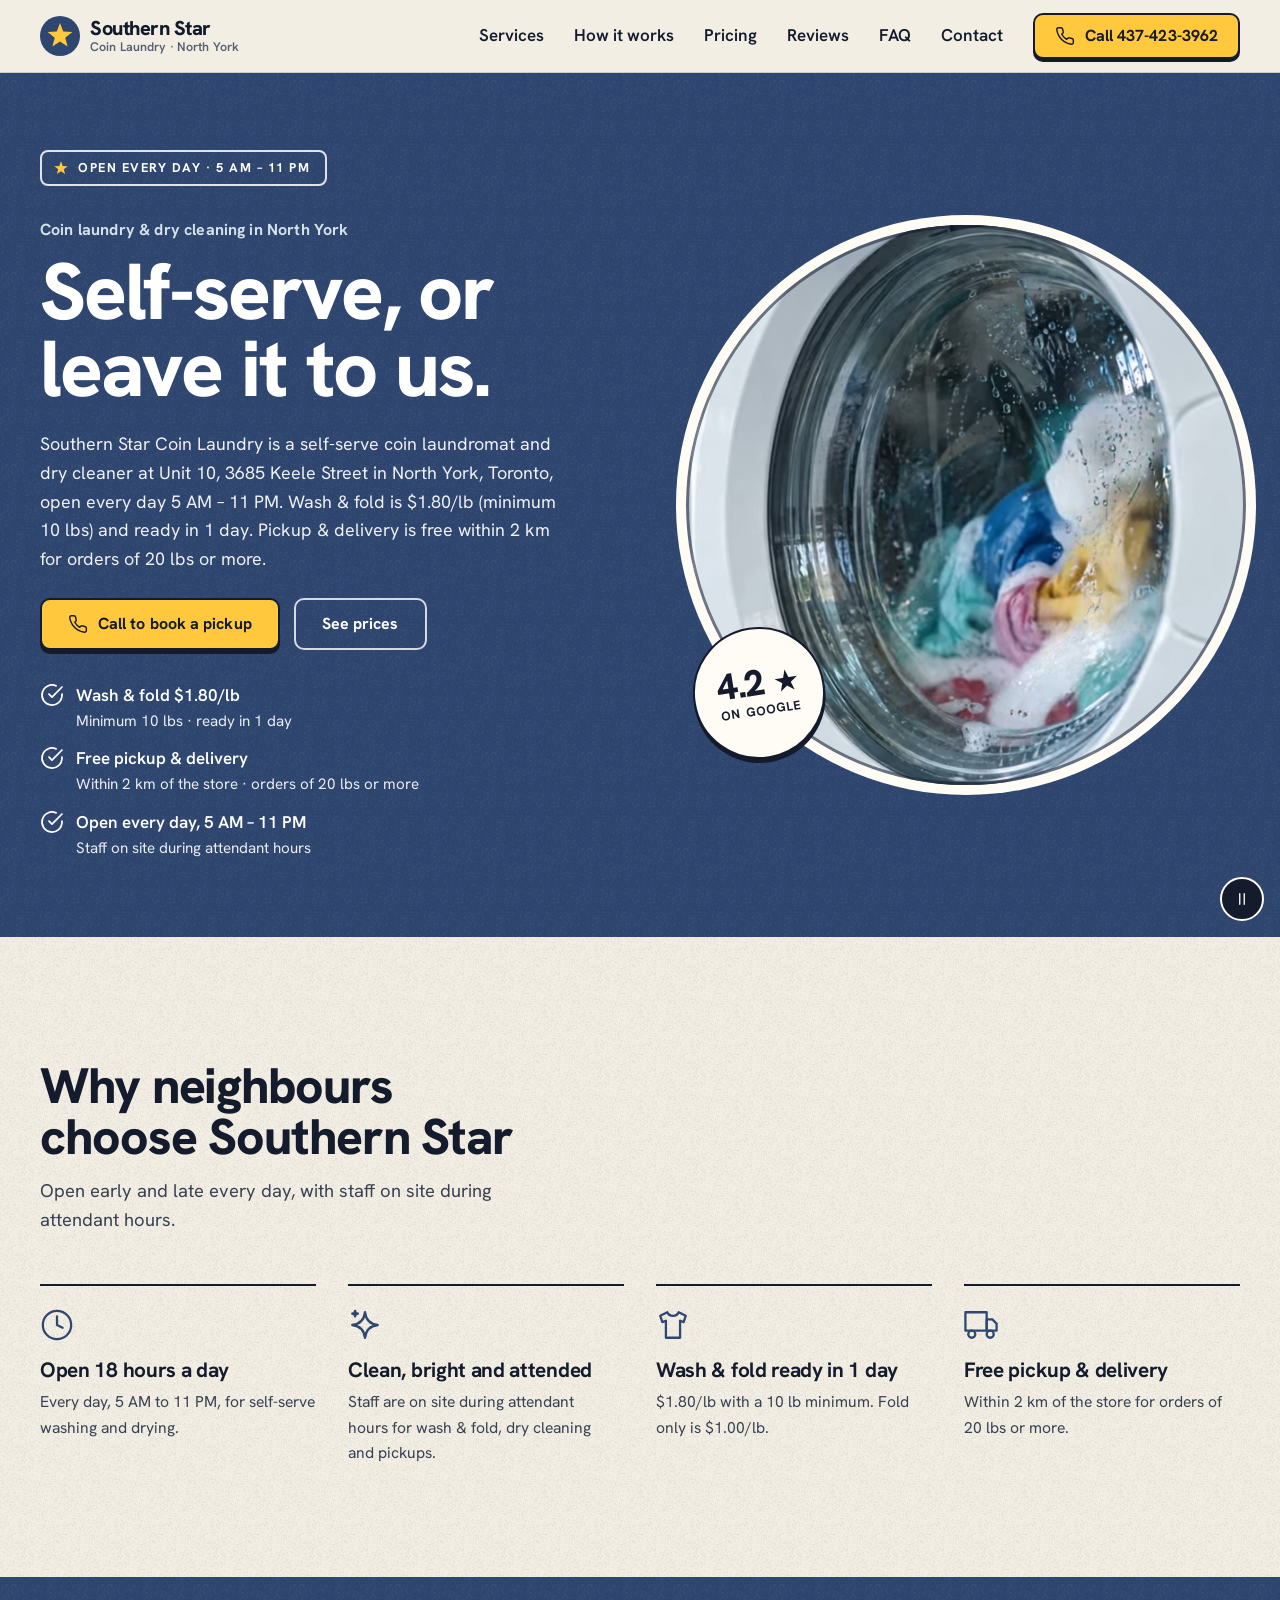
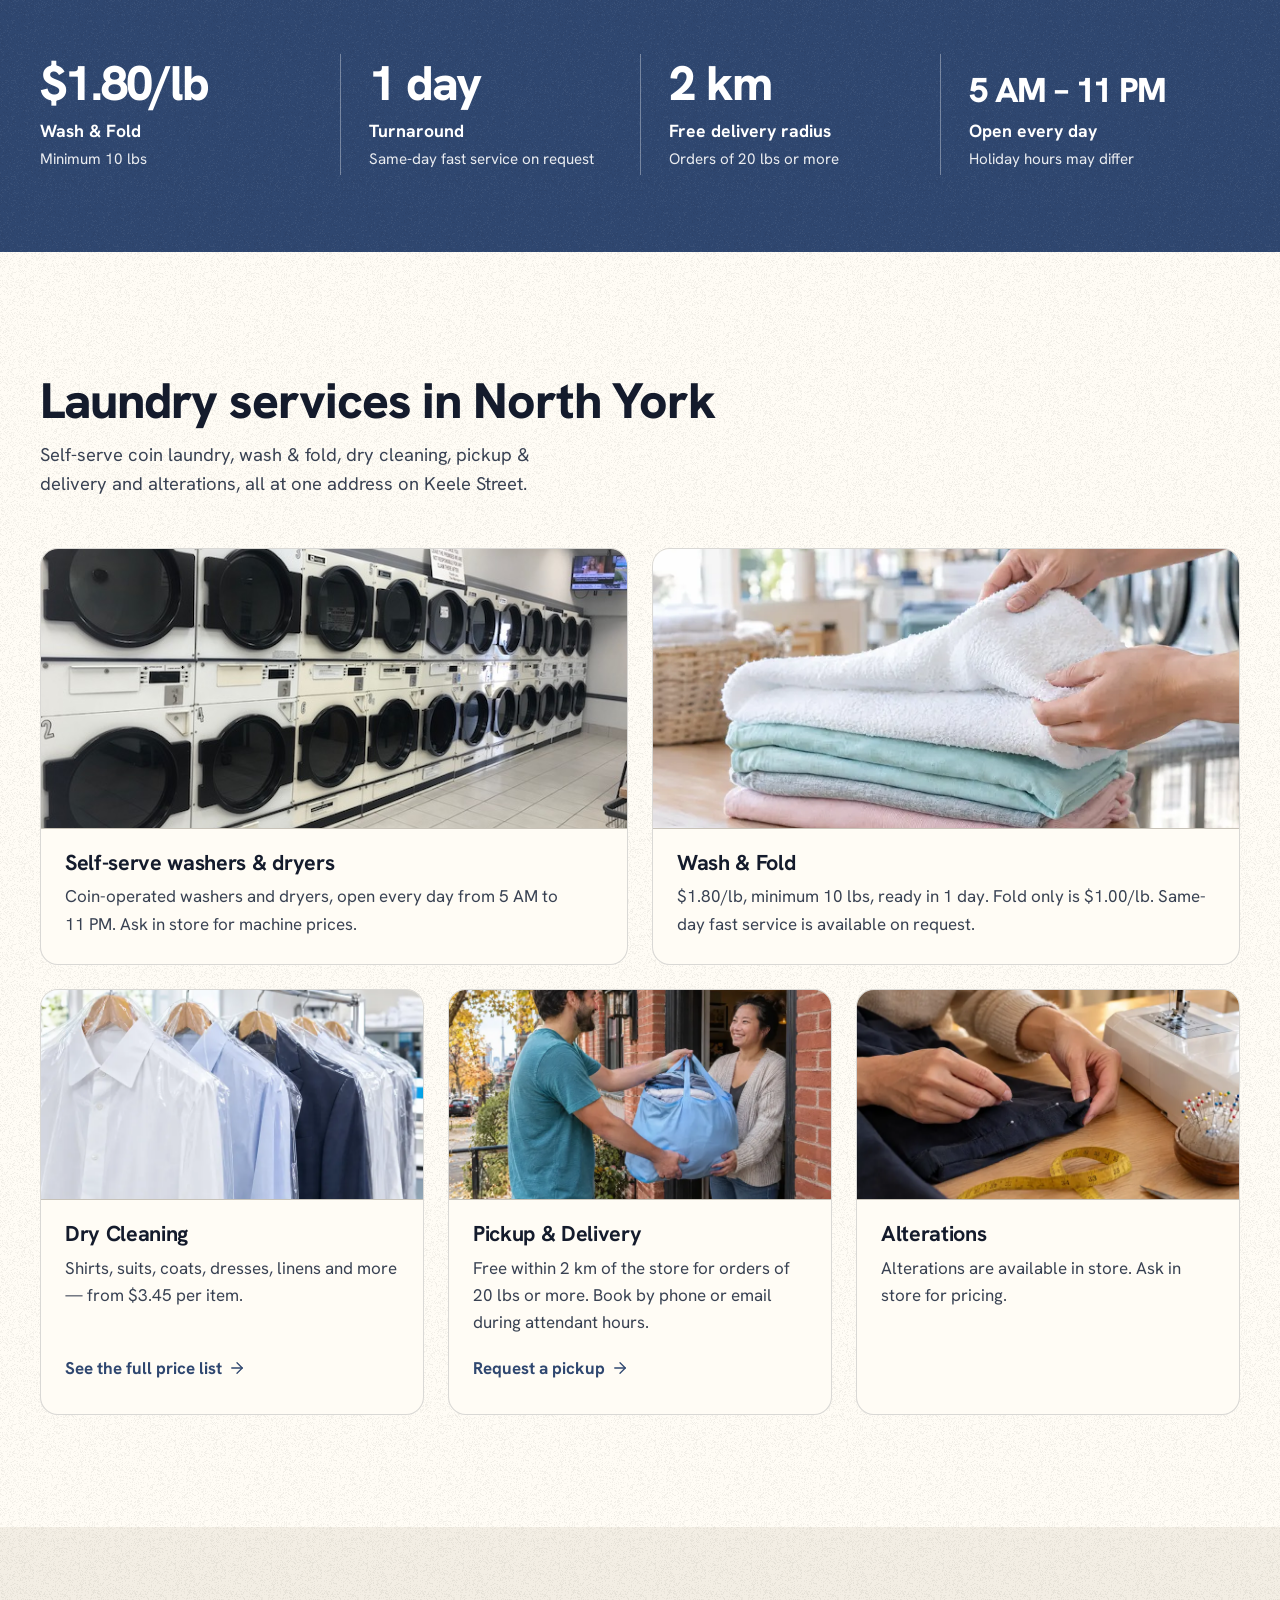
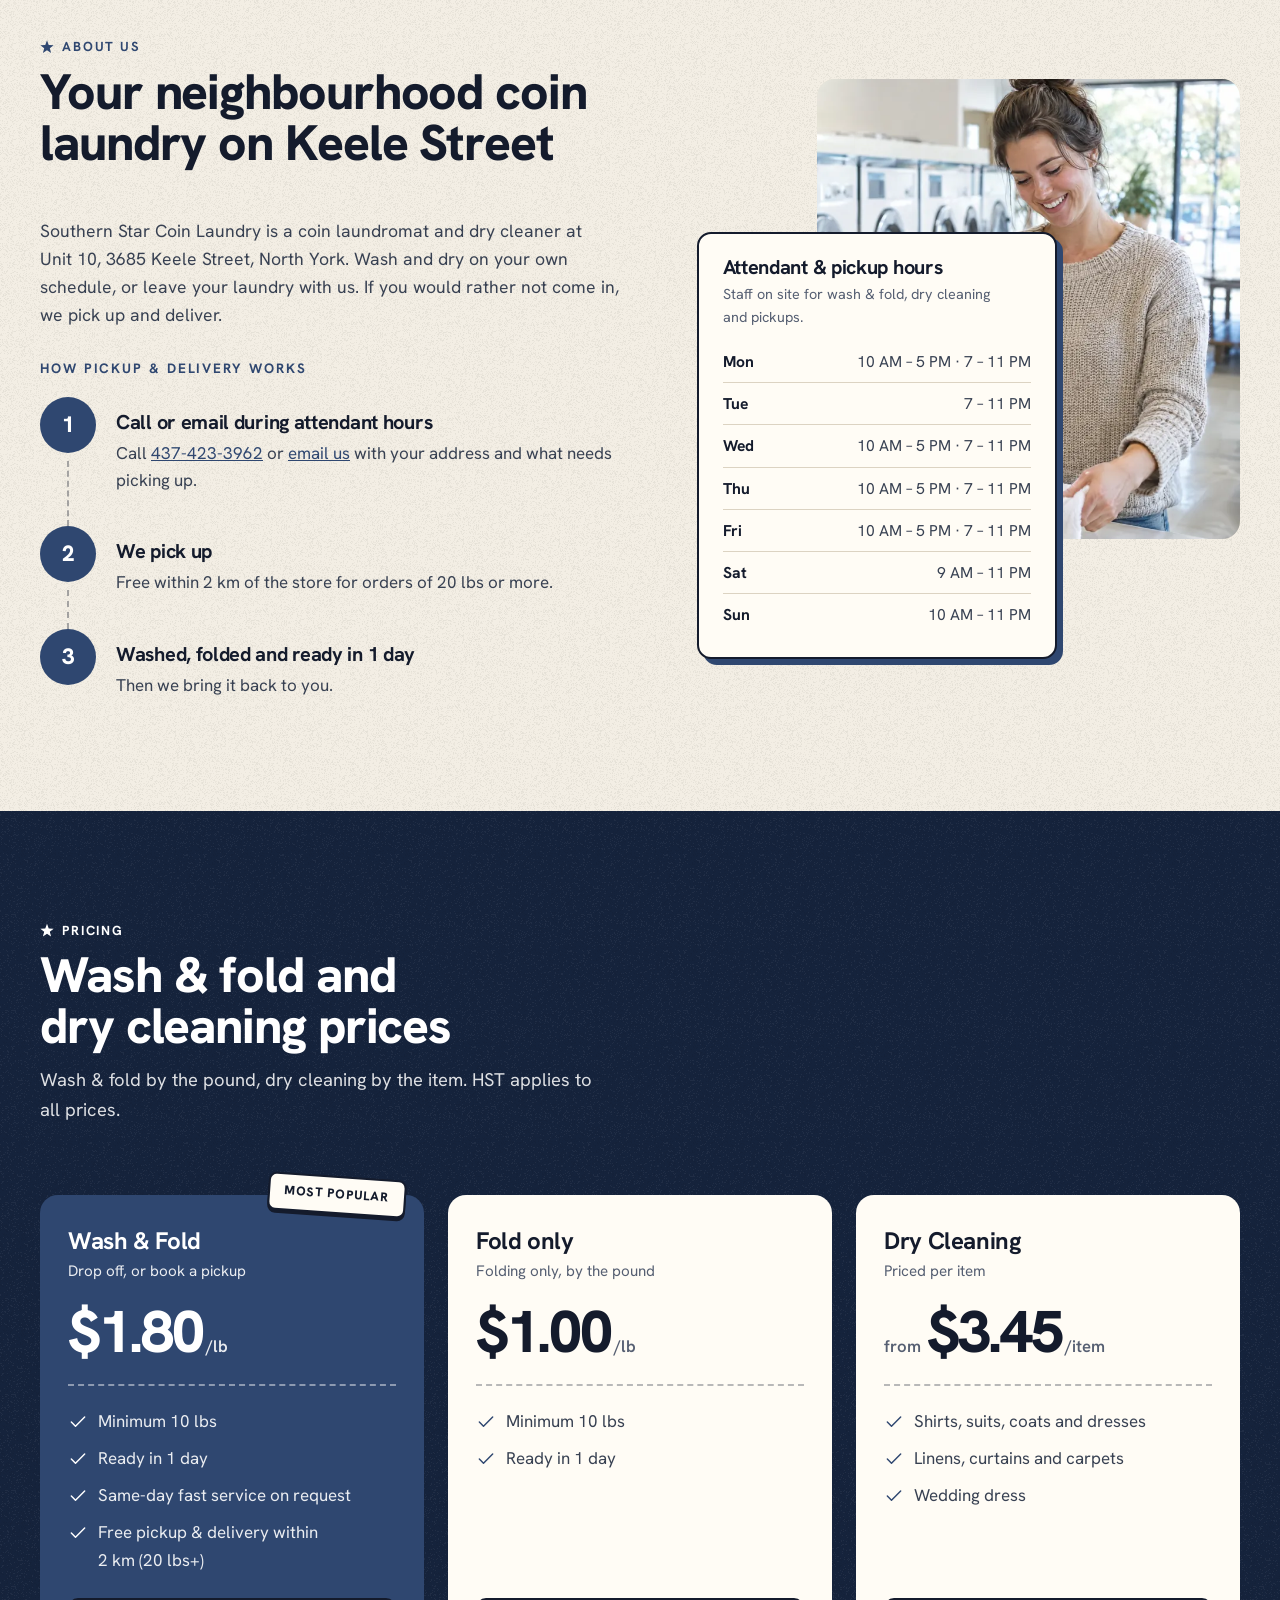
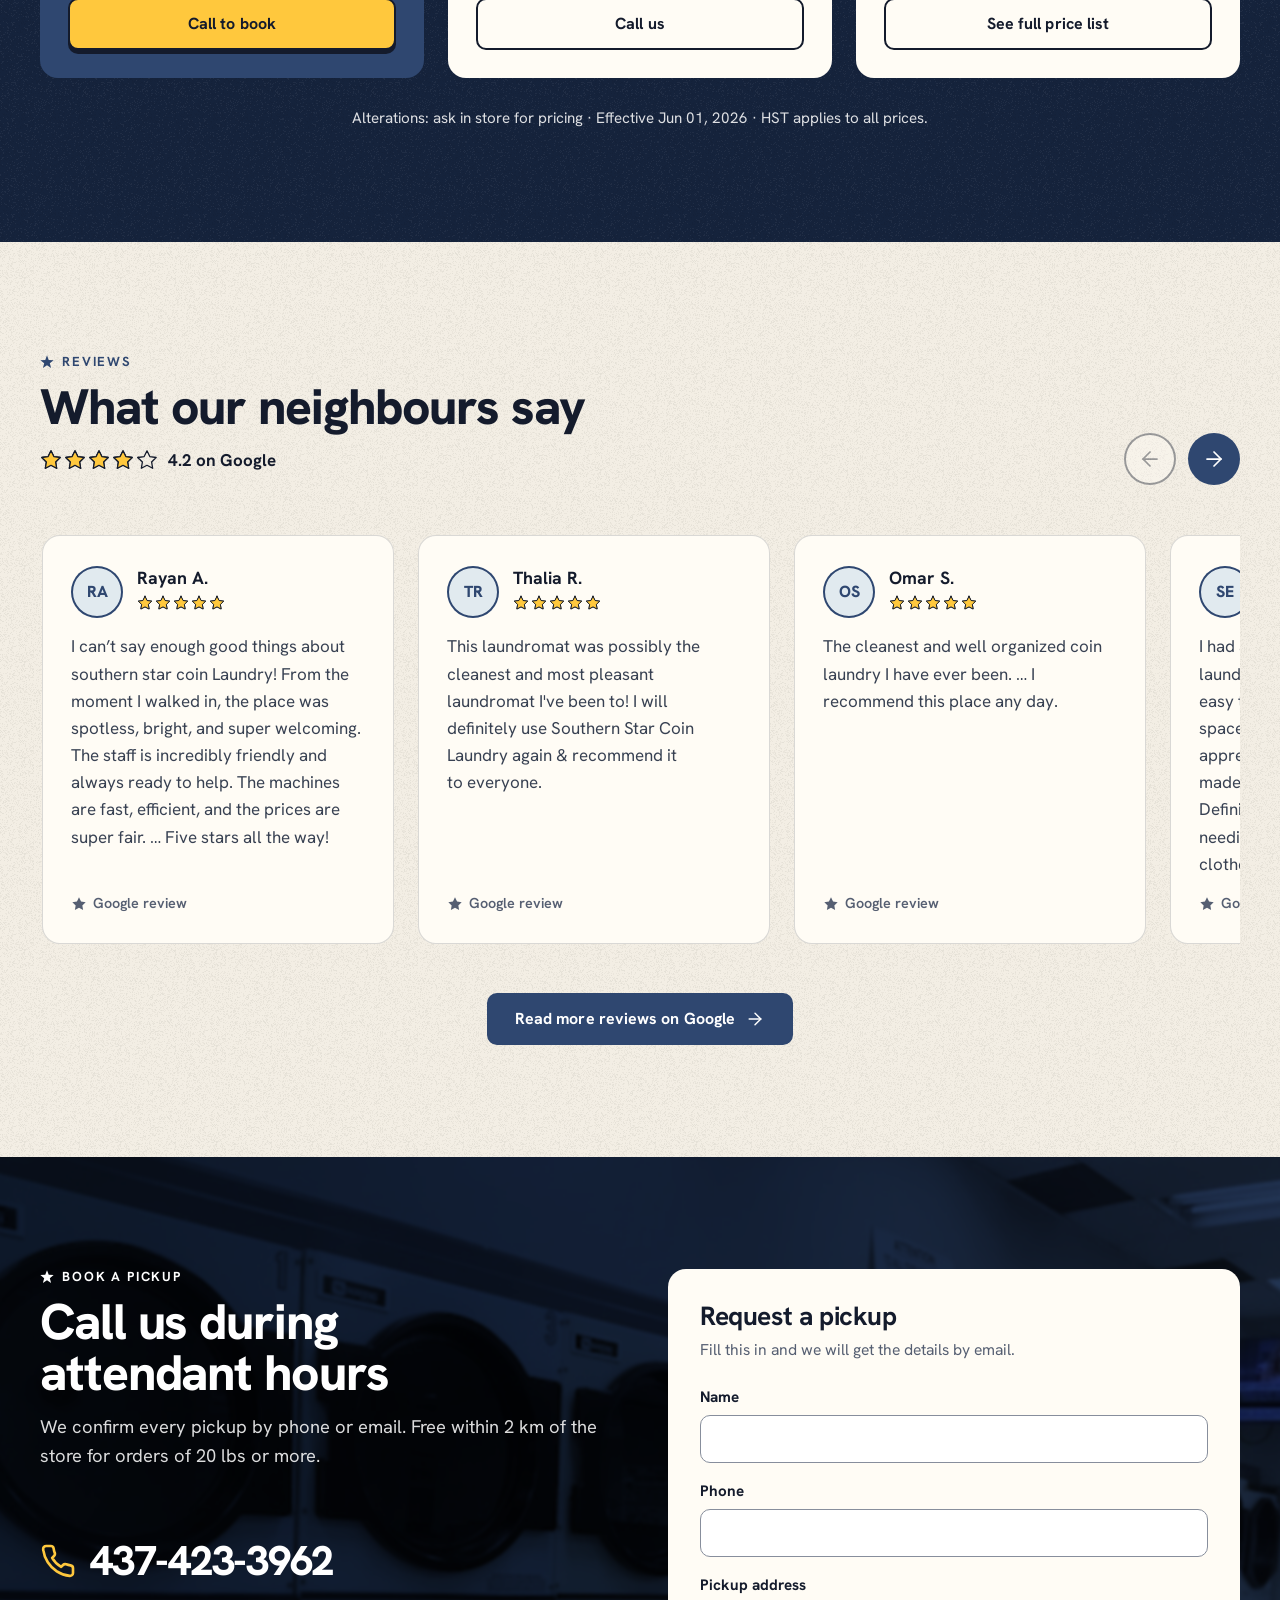
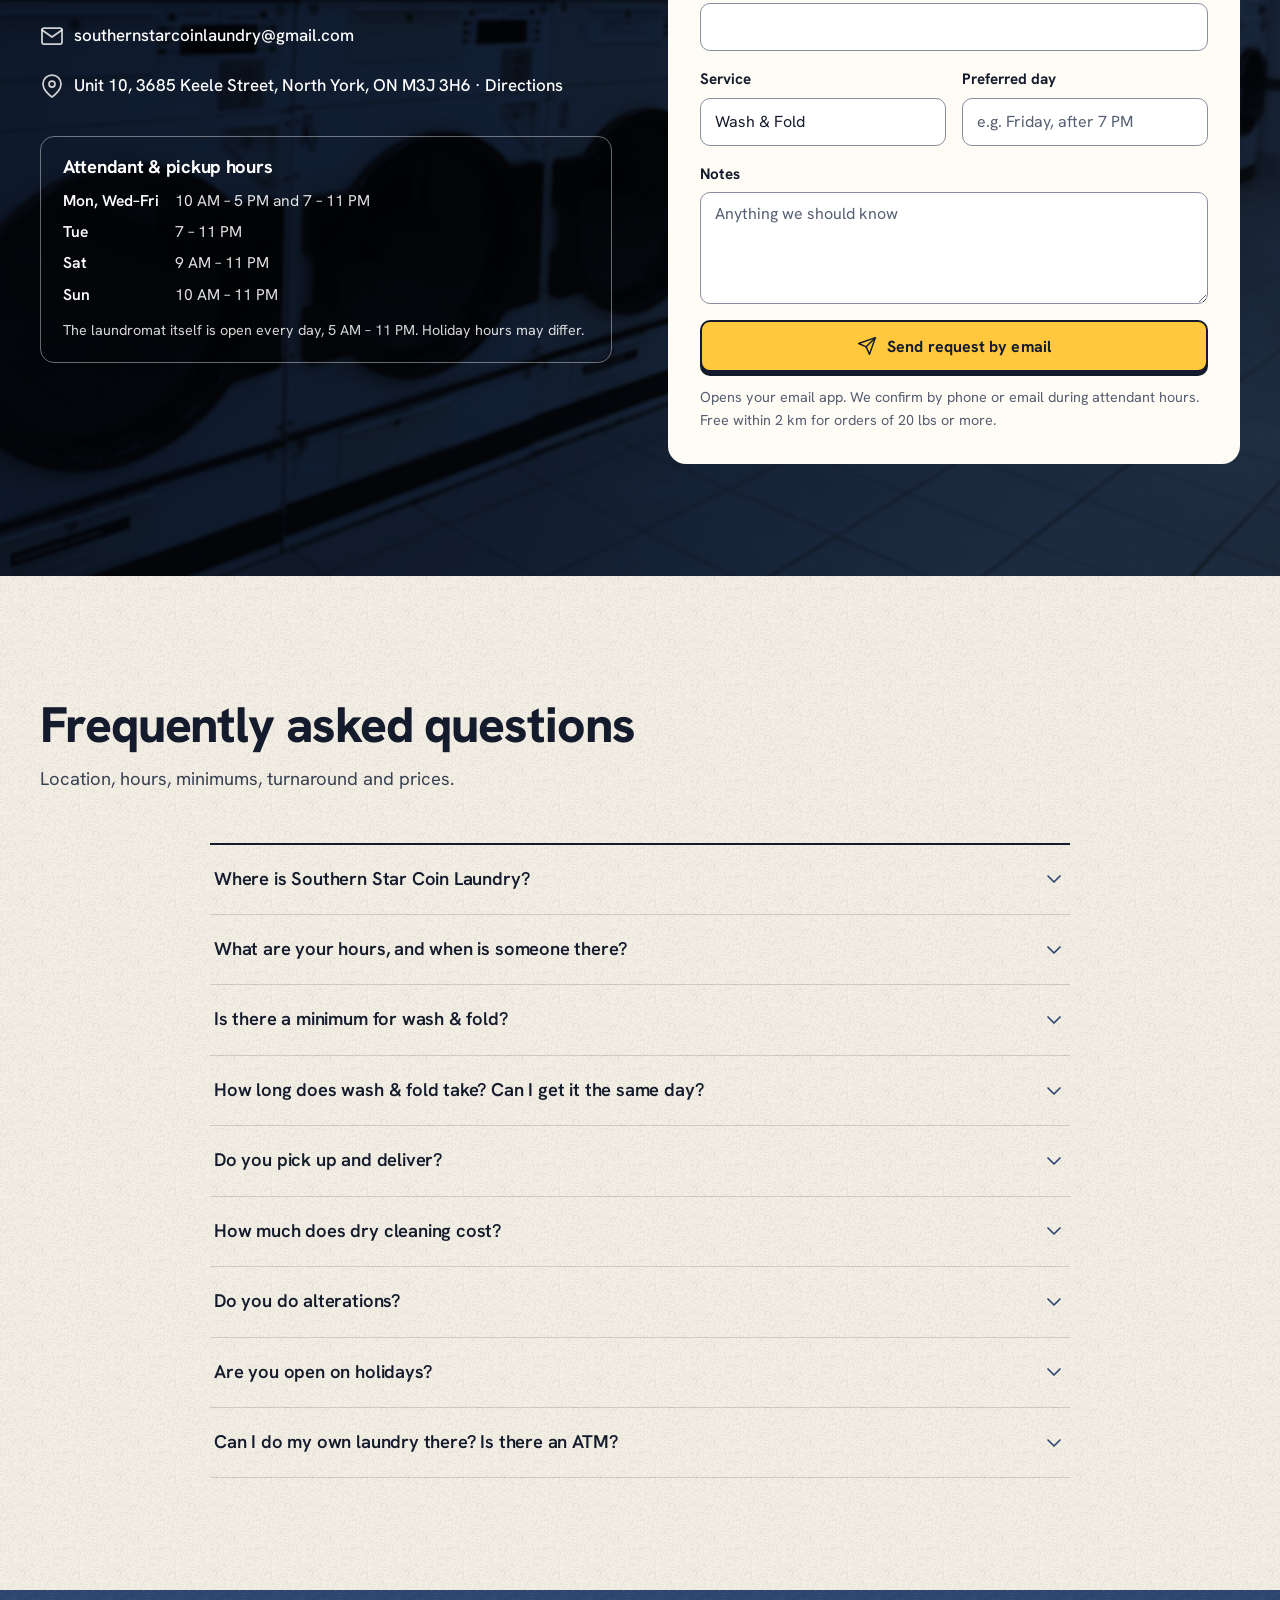
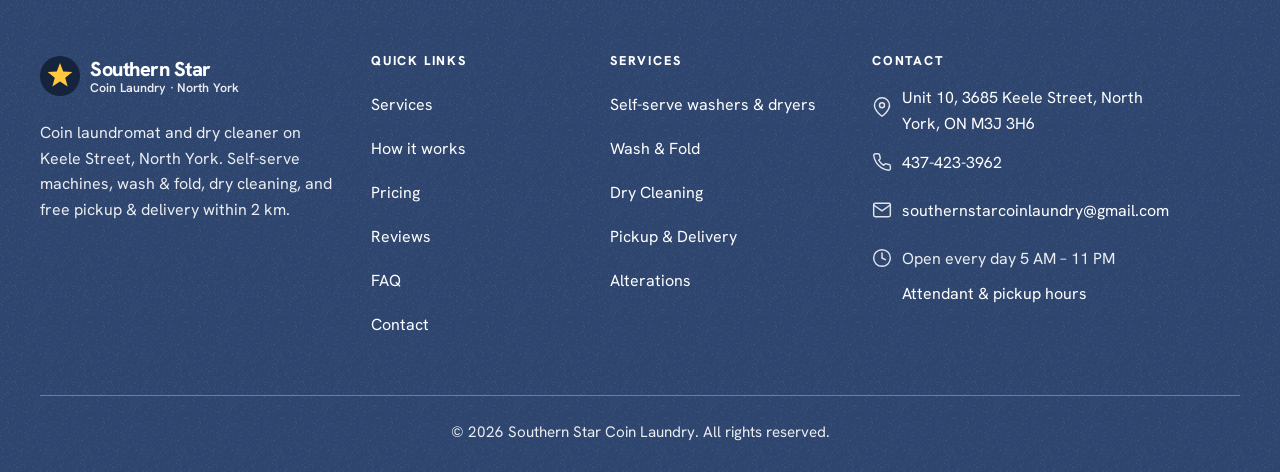
==== commit 42293d47: "Tone the blue down to the steel and navy of MT's reference flyer MT found the cobalt #2A38C8 "too bl" ====
--- a/index.html
+++ b/index.html
@@ -23,7 +23,7 @@
   <meta name="twitter:description" content="Coin laundry &amp; dry cleaner at 3685 Keele Street, North York. Open daily 5 AM–11 PM. Wash &amp; fold $1.80/lb, ready in 1 day. Free delivery within 2 km (20 lbs+).">
   <meta name="twitter:image" content="https://sscoinlaundry.vercel.app/img/og-cover.jpg">
   <meta name="twitter:image:alt" content="Laundry tumbling behind the glass door of a front-load washer">
-  <link rel="icon" href="data:image/svg+xml,%3Csvg xmlns='http://www.w3.org/2000/svg' viewBox='0 0 40 40'%3E%3Ccircle cx='20' cy='20' r='20' fill='%232A38C8'/%3E%3Cpolygon fill='%23FFC83D' points='20,7 23.23,15.55 32.36,15.98 25.23,21.7 27.64,30.52 20,25.5 12.36,30.52 14.77,21.7 7.64,15.98 16.77,15.55'/%3E%3C/svg%3E">
+  <link rel="icon" href="data:image/svg+xml,%3Csvg xmlns='http://www.w3.org/2000/svg' viewBox='0 0 40 40'%3E%3Ccircle cx='20' cy='20' r='20' fill='%232F4770'/%3E%3Cpolygon fill='%23FFC83D' points='20,7 23.23,15.55 32.36,15.98 25.23,21.7 27.64,30.52 20,25.5 12.36,30.52 14.77,21.7 7.64,15.98 16.77,15.55'/%3E%3C/svg%3E">
   <link rel="preload" as="image" href="img/hero-washer-960.webp" type="image/webp" media="(max-width: 47.999em)">
   <link rel="preload" as="image" href="img/hero-washer-1280.webp" type="image/webp" media="(min-width: 48em) and (max-width: 61.999em)">
   <link rel="preload" as="image" href="img/hero-washer-1920.webp" type="image/webp" media="(min-width: 62em)">
@@ -360,7 +360,7 @@
   <header class="site-header">
     <div class="container nav">
       <a class="brand" href="index.html" aria-label="Southern Star Coin Laundry, home">
-        <svg class="brand__mark" viewBox="0 0 40 40" aria-hidden="true" focusable="false"><circle class="brand__disc" cx="20" cy="20" r="20" fill="#2A38C8"/><polygon class="brand__star" fill="#FFC83D" points="20,7 23.23,15.55 32.36,15.98 25.23,21.7 27.64,30.52 20,25.5 12.36,30.52 14.77,21.7 7.64,15.98 16.77,15.55"/></svg>
+        <svg class="brand__mark" viewBox="0 0 40 40" aria-hidden="true" focusable="false"><circle class="brand__disc" cx="20" cy="20" r="20" fill="#2F4770"/><polygon class="brand__star" fill="#FFC83D" points="20,7 23.23,15.55 32.36,15.98 25.23,21.7 27.64,30.52 20,25.5 12.36,30.52 14.77,21.7 7.64,15.98 16.77,15.55"/></svg>
         <span class="brand__text">
           <span class="brand__name">Southern Star</span>
           <span class="brand__tag">Coin Laundry · North York</span>
@@ -979,7 +979,7 @@
       <div class="footer__grid">
         <div class="footer__brand">
           <a class="brand" href="index.html" aria-label="Southern Star Coin Laundry, home">
-            <svg class="brand__mark" viewBox="0 0 40 40" aria-hidden="true" focusable="false"><circle class="brand__disc" cx="20" cy="20" r="20" fill="#2A38C8"/><polygon class="brand__star" fill="#FFC83D" points="20,7 23.23,15.55 32.36,15.98 25.23,21.7 27.64,30.52 20,25.5 12.36,30.52 14.77,21.7 7.64,15.98 16.77,15.55"/></svg>
+            <svg class="brand__mark" viewBox="0 0 40 40" aria-hidden="true" focusable="false"><circle class="brand__disc" cx="20" cy="20" r="20" fill="#2F4770"/><polygon class="brand__star" fill="#FFC83D" points="20,7 23.23,15.55 32.36,15.98 25.23,21.7 27.64,30.52 20,25.5 12.36,30.52 14.77,21.7 7.64,15.98 16.77,15.55"/></svg>
             <span class="brand__text">
               <span class="brand__name">Southern Star</span>
               <span class="brand__tag">Coin Laundry · North York</span>
--- a/css/site.css
+++ b/css/site.css
@@ -1403,21 +1403,24 @@
 /* 1. Tokens: every token from site.css, re-pointed
    -------------------------------------------------------------------------- */
 :root {
-  --blue: #2A38C8;          /* cobalt "laundry bluing" (ultramarine): blocks, links, icons. White text 8.4:1; on linen 7.3:1 */
-  --blue-dark: #1E2899;     /* cobalt pressed / hover */
-  --blue-soft: #E5E8FB;     /* pale bluing tint: light hovers, note boxes */
-  --aqua: #CDD3FF;          /* (name kept) pale bluing for small highlights on cobalt and night only */
-  --aqua-deep: #2C3FD9;
+  /* Blues toned down at MT's request ("too blue, too saturated"), matched to
+     the calm steel and navy blues of a laundry-equipment flyer she likes.
+     Ratios measured on the rendered page, grain included. */
+  --blue: #2F4770;          /* "steel denim": blocks, links, icons. White 9.3:1 (8.2 on the grain's light specks); on linen 8.0:1; yellow on it 6.0:1 */
+  --blue-dark: #24395B;     /* pressed / hover. White 11.6:1 */
+  --blue-soft: #E1EAEF;     /* ice: light hovers, note boxes, avatar fill. Blue on it 7.6:1 */
+  --aqua: #D3E2EA;          /* (name kept) pale ice for small highlights on steel and navy (hero kicker): 7.0:1 on steel */
+  --aqua-deep: #2F4770;
   --cta: #FFC83D;           /* sun yellow: CTA fill (ink label 11.5:1) and the star. Never a background block */
   --cta-hover: #FFD66E;
-  --cta-deep: #14162B;      /* old coral-icon role, now ink */
-  --navy: #14162B;          /* night ink: dark bands */
-  --navy-deep: #0E1023;
-  --navy-mid: #1B1E3B;
-  --teal-end: #232750;
-  --ink: #14162B;           /* headings, button labels, borders: 15.4:1 on linen */
-  --text: #3A3C52;          /* body: 9.3:1 on linen */
-  --muted: #5B5D72;         /* secondary text: >= 4.9:1 on linen, paper and linen-deep */
+  --cta-deep: #141B2C;      /* old coral-icon role, now ink */
+  --navy: #15233C;          /* night navy: pricing and booking bands, footer logo disc. White 15.7:1 */
+  --navy-deep: #0E1A2E;
+  --navy-mid: #1A2B48;
+  --teal-end: #22375A;
+  --ink: #141B2C;           /* headings, button labels, borders: 14.9:1 on linen, 11.1:1 on yellow */
+  --text: #384152;          /* body: 8.9:1 on linen */
+  --muted: #565F72;         /* secondary text: >= 5.0:1 on linen, paper and linen-deep */
   --bg: #F3EEE4;            /* linen (Cloud Dancer family, a touch warmer) */
   --card: #FFFCF5;          /* paper */
   --line: #DCD3C2;          /* warm hairline */
@@ -1433,7 +1436,7 @@
   --font-display: "Bricolage Grotesque", "Hanken Grotesk", system-ui, sans-serif;
   --ease: cubic-bezier(.2, .7, .2, 1);
   --linen-deep: #E9E2D3;
-  --hair: rgba(20, 22, 43, .16);       /* ink hairline on linen / paper */
+  --hair: rgba(20, 27, 44, .16);       /* ink hairline on linen / paper */
   --press: 0 4px 0 var(--ink);         /* the sticker / key shadow under CTAs */
   --grain: url("[data-uri]");
   --dark-gradient: var(--grain) 0 0 / 96px repeat, var(--navy);
@@ -1526,9 +1529,13 @@
 .nav__links a:active { background: var(--linen-deep); }
 .nav__toggle { background: transparent; box-shadow: inset 0 0 0 2px var(--ink); }
 @media (max-width: 61.999em) {
-  .nav__links { background: var(--bg); border-top: 1.5px solid var(--ink); box-shadow: 0 18px 0 -10px rgba(20, 22, 43, .0), 0 2px 0 var(--ink); }
+  .nav__links { background: var(--bg); border-top: 1.5px solid var(--ink); box-shadow: 0 18px 0 -10px rgba(20, 27, 44, .0), 0 2px 0 var(--ink); }
 }
 .skip-link { background: var(--ink); }
+/* A steel focus ring would vanish on a steel block, so white there too */
+.page-hero :focus-visible,
+.store-hours :focus-visible,
+.stats :focus-visible { outline-color: #fff; }
 
 /* 6. Hero: a flat cobalt block with a round porthole window in it. On
    tablets and desktop the washer photo / video plays untinted inside the
@@ -1571,7 +1578,7 @@
     object-position: 50% 50%;
   }
   /* thin ink ring just inside the paper rim: the door seal */
-  .hero__bg::after { z-index: 1; border-radius: 50%; background: none; box-shadow: inset 0 0 0 3px rgba(20, 22, 43, .55); }
+  .hero__bg::after { z-index: 1; border-radius: 50%; background: none; box-shadow: inset 0 0 0 3px rgba(20, 27, 44, .55); }
 }
 /* Tablets (one column, room on the right): a smaller porthole beside the
    text, so the smaller photo is enough */
@@ -1583,7 +1590,7 @@
   }
 }
 /* Phones: no room beside the text, so the photo is printed in cobalt under it
-   (multiply can only darken, so white text never drops below 8.4:1), and a
+   (multiply can only darken, so white text never drops below 9.3:1), and a
    porthole ring sits in the corner */
 @media (max-width: 47.999em) {
   .hero__bg::after { z-index: 1; background: var(--grain) 0 0 / 96px repeat, var(--blue); mix-blend-mode: multiply; }
@@ -1598,7 +1605,7 @@
     pointer-events: none;
     border-radius: 50%;
     border: 8px solid var(--card);
-    box-shadow: inset 0 0 0 3px rgba(20, 22, 43, .5);
+    box-shadow: inset 0 0 0 3px rgba(20, 27, 44, .5);
   }
 }
 
@@ -1640,7 +1647,7 @@
 }
 .checklist { gap: 12px; }
 .checklist .icon { color: #fff; width: 24px; height: 24px; }
-.checklist small { color: rgba(255, 255, 255, .86); }
+.checklist small { color: rgba(255, 255, 255, .9); }
 
 /* Floating proof cards retire; the rating becomes one round sticker on the porthole rim */
 .float-card--rating {
@@ -1693,7 +1700,7 @@
 .stat__value { font-family: var(--font-display); font-weight: 800; letter-spacing: -.035em; color: #fff; font-size: clamp(2.2rem, 3.8vw, 3.3rem); min-height: calc(clamp(2.2rem, 3.8vw, 3.3rem) * 1.05); }
 .stat__value--sm { font-size: clamp(1.75rem, 2.7vw, 2.4rem); }
 .stat__label { font-weight: 700; }
-.stat__note { color: rgba(255, 255, 255, .86); }
+.stat__note { color: rgba(255, 255, 255, .9); }
 @media (min-width: 62em) {
   .stats__grid { gap: 0; }
   .stat { padding: 4px 28px; border-left: 1.5px solid rgba(255, 255, 255, .35); }
@@ -1734,7 +1741,7 @@
 .how__subtitle { font-family: var(--font); font-size: .85rem; font-weight: 700; letter-spacing: .14em; color: var(--blue); }
 .step__num { background: var(--blue); color: #fff; box-shadow: none; font-family: var(--font-display); font-weight: 800; font-size: 1.4rem; }
 .step__num--teal, .step__num--aqua, .step__num--coral { background: var(--blue); color: #fff; }
-.step:not(:last-child)::before { border-left: 2px dashed rgba(20, 22, 43, .35); }
+.step:not(:last-child)::before { border-left: 2px dashed rgba(20, 27, 44, .35); }
 .step h3 { font-size: 1.25rem; }
 .how__photo { border-radius: var(--radius); box-shadow: none; background: var(--linen-deep); }
 .hours-card {
@@ -1769,7 +1776,7 @@
 .price {
   text-align: left;
   padding-bottom: 22px;
-  border-bottom: 2px dashed rgba(20, 22, 43, .3);
+  border-bottom: 2px dashed rgba(20, 27, 44, .3);
 }
 .price__amount { font-family: var(--font-display); font-weight: 800; letter-spacing: -.04em; font-size: clamp(3rem, 4.6vw, 3.9rem); }
 .price__from, .price__unit { color: var(--muted); font-weight: 600; }
@@ -1819,9 +1826,9 @@
 /* 13. Book a pickup: night band over the real shop photo, no glass
    -------------------------------------------------------------------------- */
 .book { background: var(--navy); }
-.book__bg {   /* the real shop photo printed in night ink (multiply), so it reads as texture */
+.book__bg {   /* the real shop photo printed in night navy (multiply), darkest under the text */
   background:
-    linear-gradient(105deg, #15173A 0%, #1B1E4A 50%, #262B66 100%),
+    linear-gradient(105deg, #0E1A2E 0%, #15233C 50%, #2A3F61 100%),
     url("../img/laundromat_img.jpg") center / cover no-repeat;
   background-blend-mode: multiply;
   filter: blur(1.5px);
@@ -1843,7 +1850,7 @@
 .form-card h3 { font-size: 1.65rem; }
 .field label { font-weight: 700; }
 .field input, .field select, .field textarea {
-  border: 1.5px solid #8C8B98;           /* 3.3:1 against the paper card */
+  border: 1.5px solid #878E9C;           /* 3.3:1 against the paper card */
   border-radius: var(--radius-sm);
   background: #fff;
 }
@@ -1865,7 +1872,7 @@
 .site-footer h4 { font-family: var(--font); font-size: .8rem; font-weight: 800; letter-spacing: .14em; text-transform: uppercase; color: #fff; }
 .site-footer a { color: #fff; }
 .site-footer .icon { color: rgba(255, 255, 255, .85); }
-.footer__brand .brand__tag { color: rgba(255, 255, 255, .86); }
+.footer__brand .brand__tag { color: rgba(255, 255, 255, .9); }
 .footer__bottom { border-top-color: rgba(255, 255, 255, .3); }
 .site-footer .brand__disc { fill: var(--navy); }
 
@@ -1883,14 +1890,14 @@
   transform: translateY(-50%);
   border-radius: 50%;
   border: 10px solid var(--card);
-  box-shadow: inset 0 0 0 3px rgba(20, 22, 43, .55), 0 0 0 46px rgba(20, 22, 43, .12);
+  box-shadow: inset 0 0 0 3px rgba(20, 27, 44, .55), 0 0 0 46px rgba(20, 27, 44, .12);
   opacity: .9;
   pointer-events: none;
 }
 .page-hero h1 { font-size: clamp(2.2rem, 4.6vw, 3.6rem); max-width: 16ch; }
 .page-hero p:not(.eyebrow) { color: rgba(255, 255, 255, .92); }
 @media (max-width: 61.999em) {   /* a corner ring above the heading, never behind it */
-  .page-hero::after { width: 190px; height: 190px; right: -92px; top: -122px; transform: none; border-width: 8px; box-shadow: inset 0 0 0 3px rgba(20, 22, 43, .55), 0 0 0 26px rgba(20, 22, 43, .12); }
+  .page-hero::after { width: 190px; height: 190px; right: -92px; top: -122px; transform: none; border-width: 8px; box-shadow: inset 0 0 0 3px rgba(20, 27, 44, .55), 0 0 0 26px rgba(20, 27, 44, .12); }
 }
 
 .tabs__tab { border: 1.5px solid var(--ink); border-radius: var(--radius-sm); background: transparent; color: var(--ink); font-weight: 700; }
@@ -1911,7 +1918,7 @@
 .wf-price--featured .wf-price__amount, .wf-price--featured .wf-price__label { color: #fff; }
 .wf-price--featured .wf-price__unit, .wf-price--featured .wf-price__sub { color: rgba(255, 255, 255, .9); }
 .wf-card__list .icon { color: var(--blue); }
-.wf-card__actions { border-top: 2px dashed rgba(20, 22, 43, .3); }
+.wf-card__actions { border-top: 2px dashed rgba(20, 27, 44, .3); }
 .price-panel { border: 1.5px solid var(--hair); background: var(--card); box-shadow: none; }
 .price-panel__note { background: var(--bg); }
 .price-panel__note .icon, .price-effective .icon { color: var(--blue); }
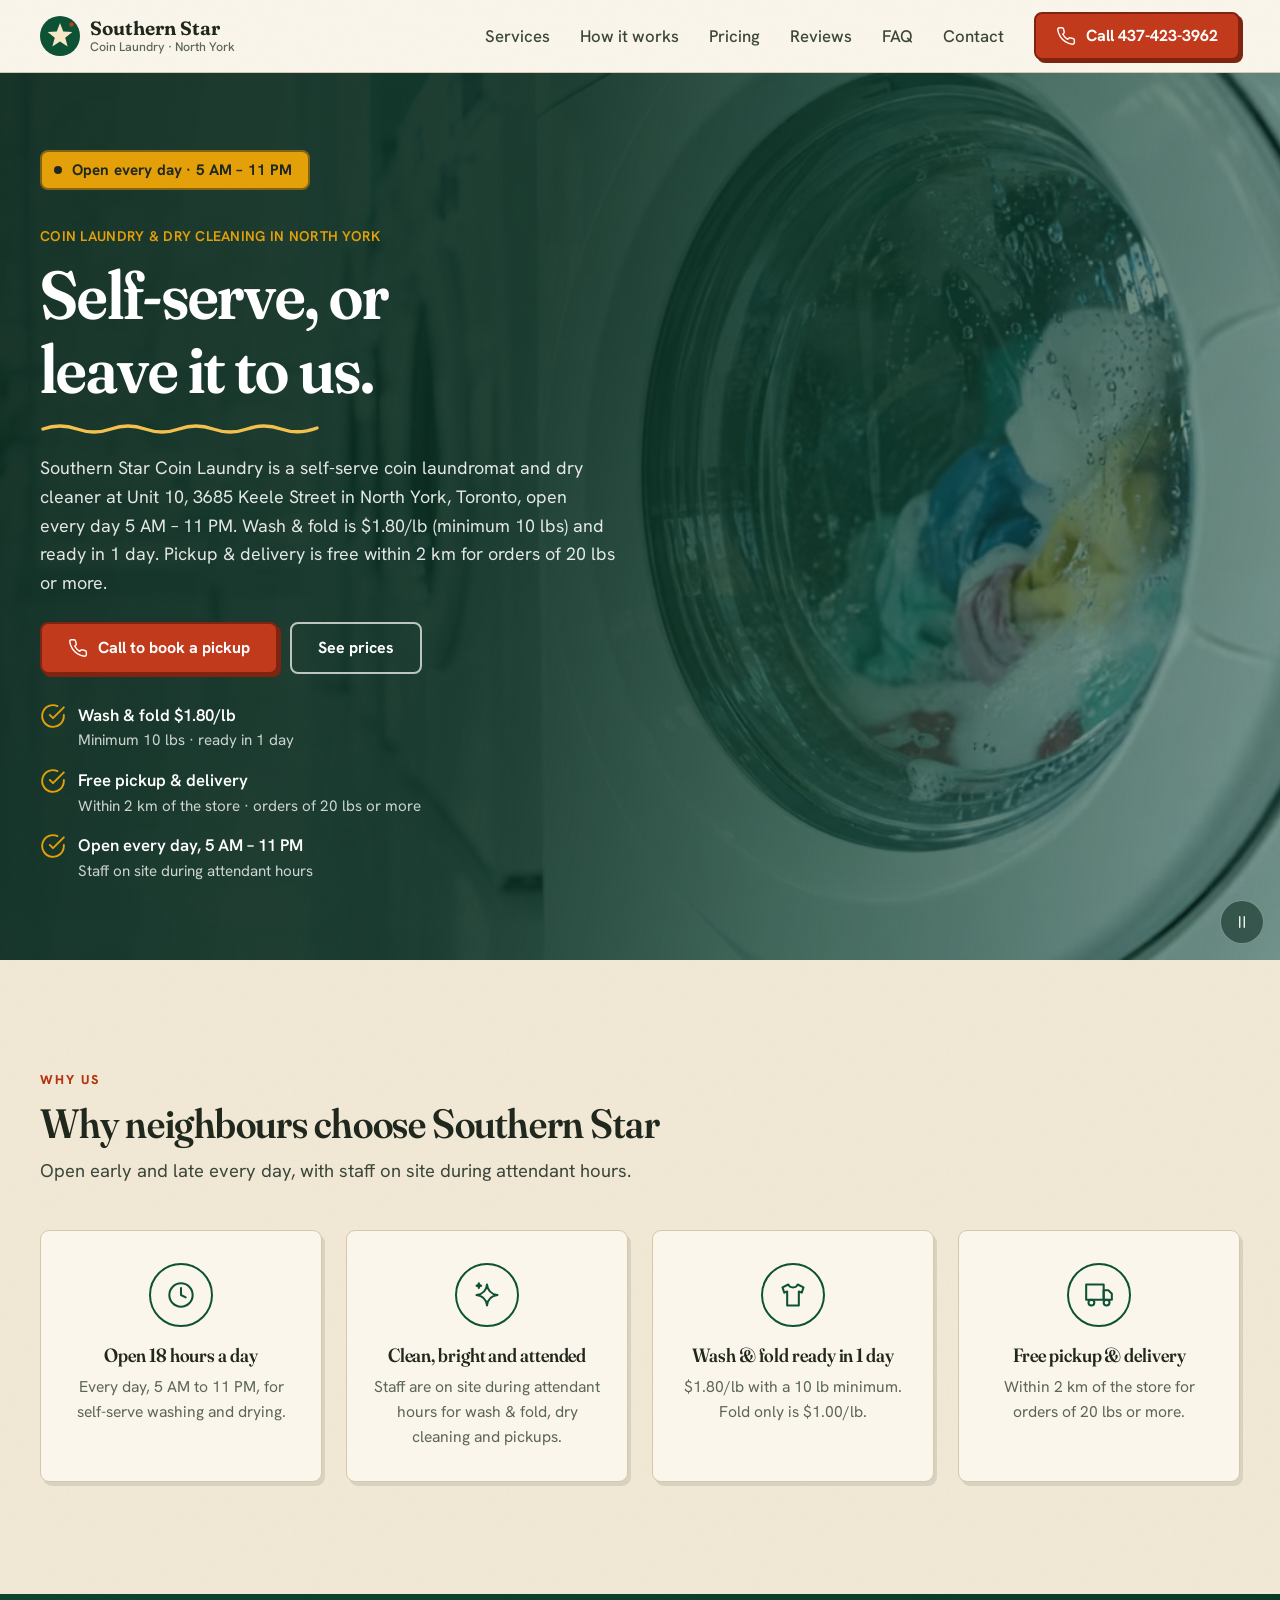
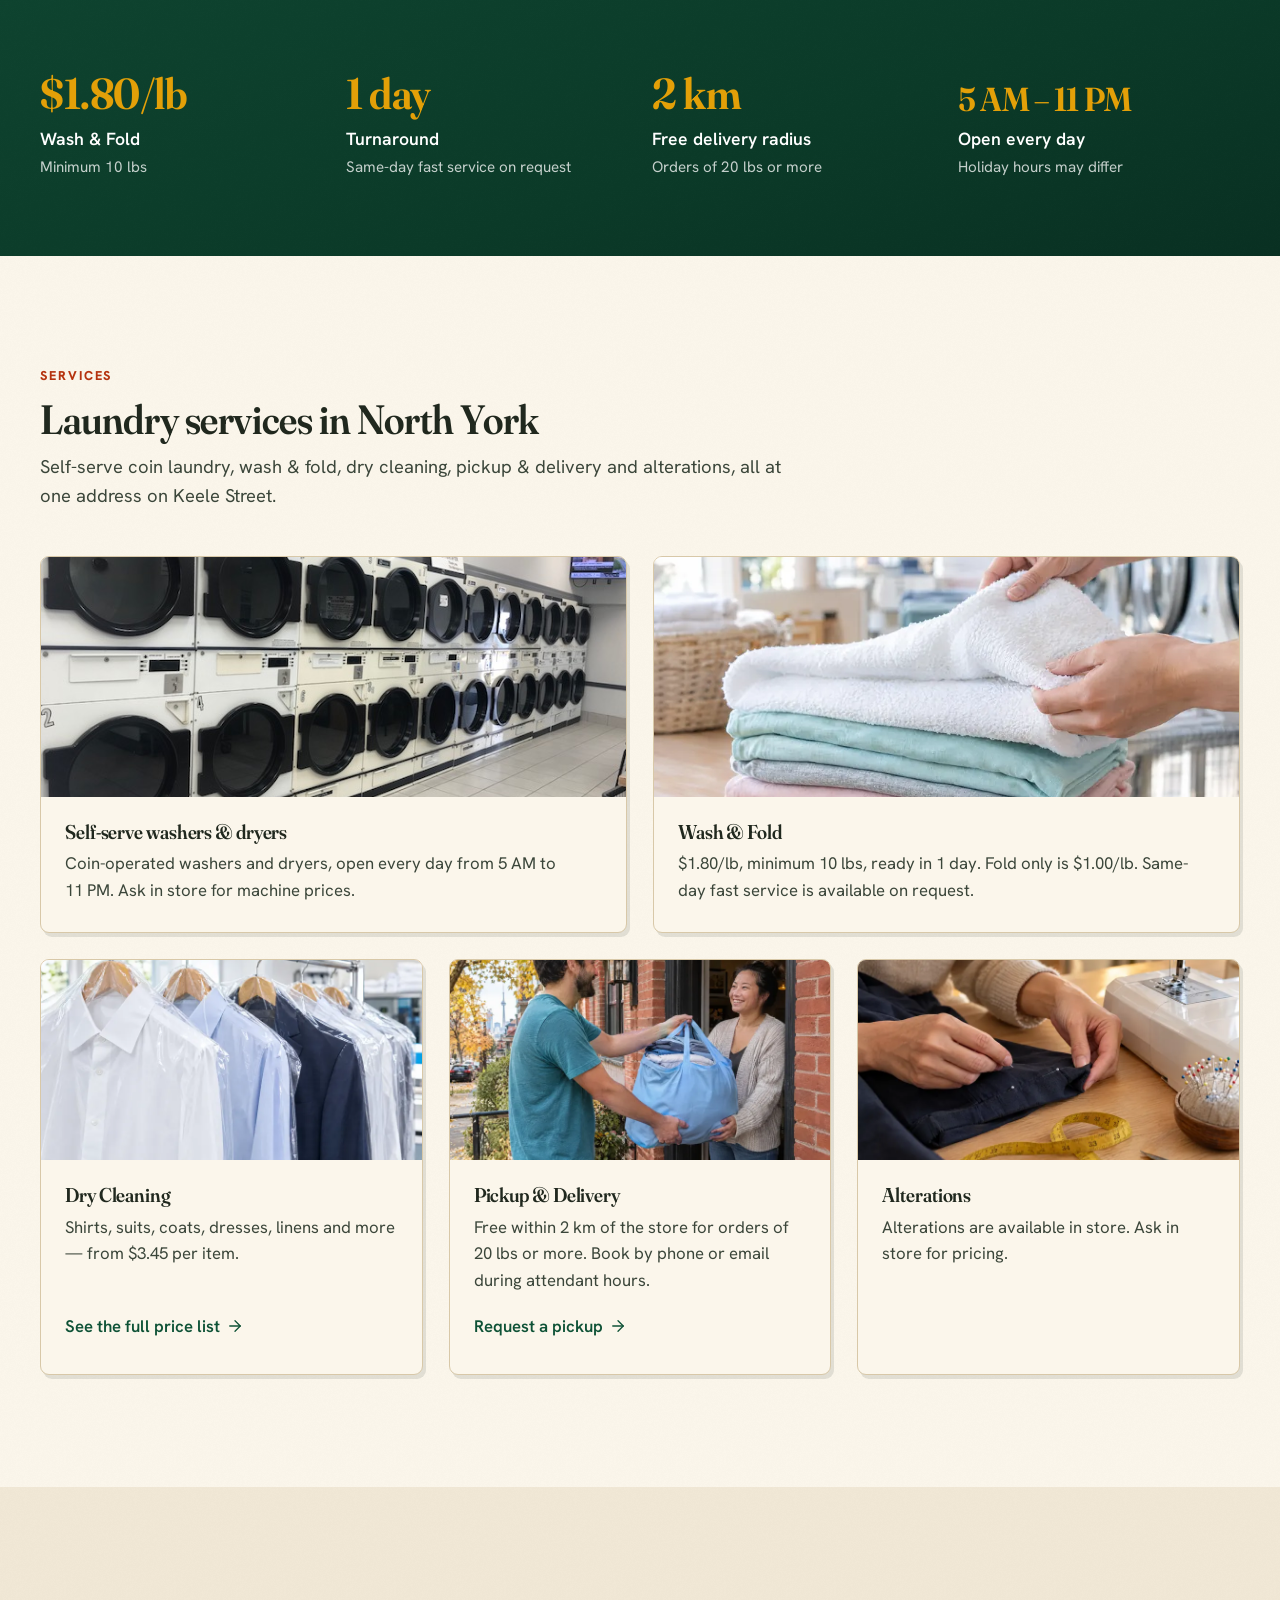
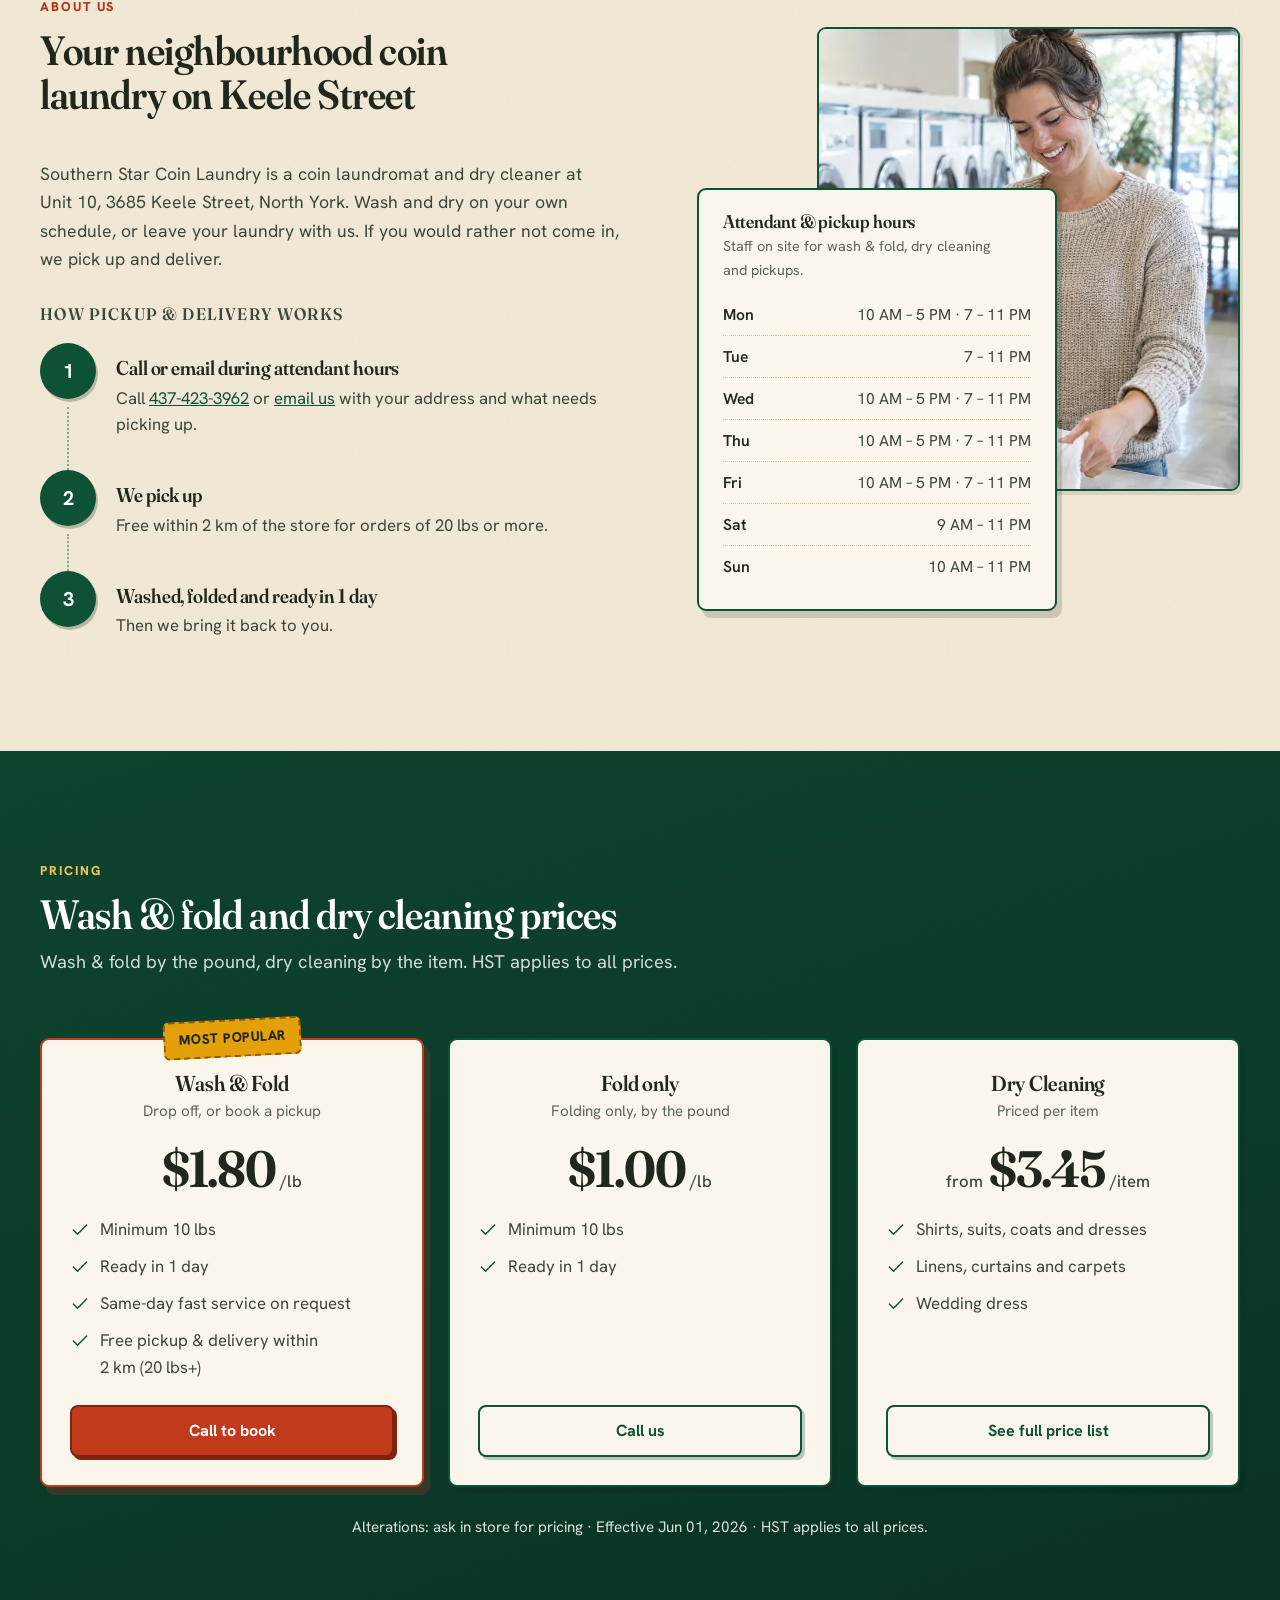
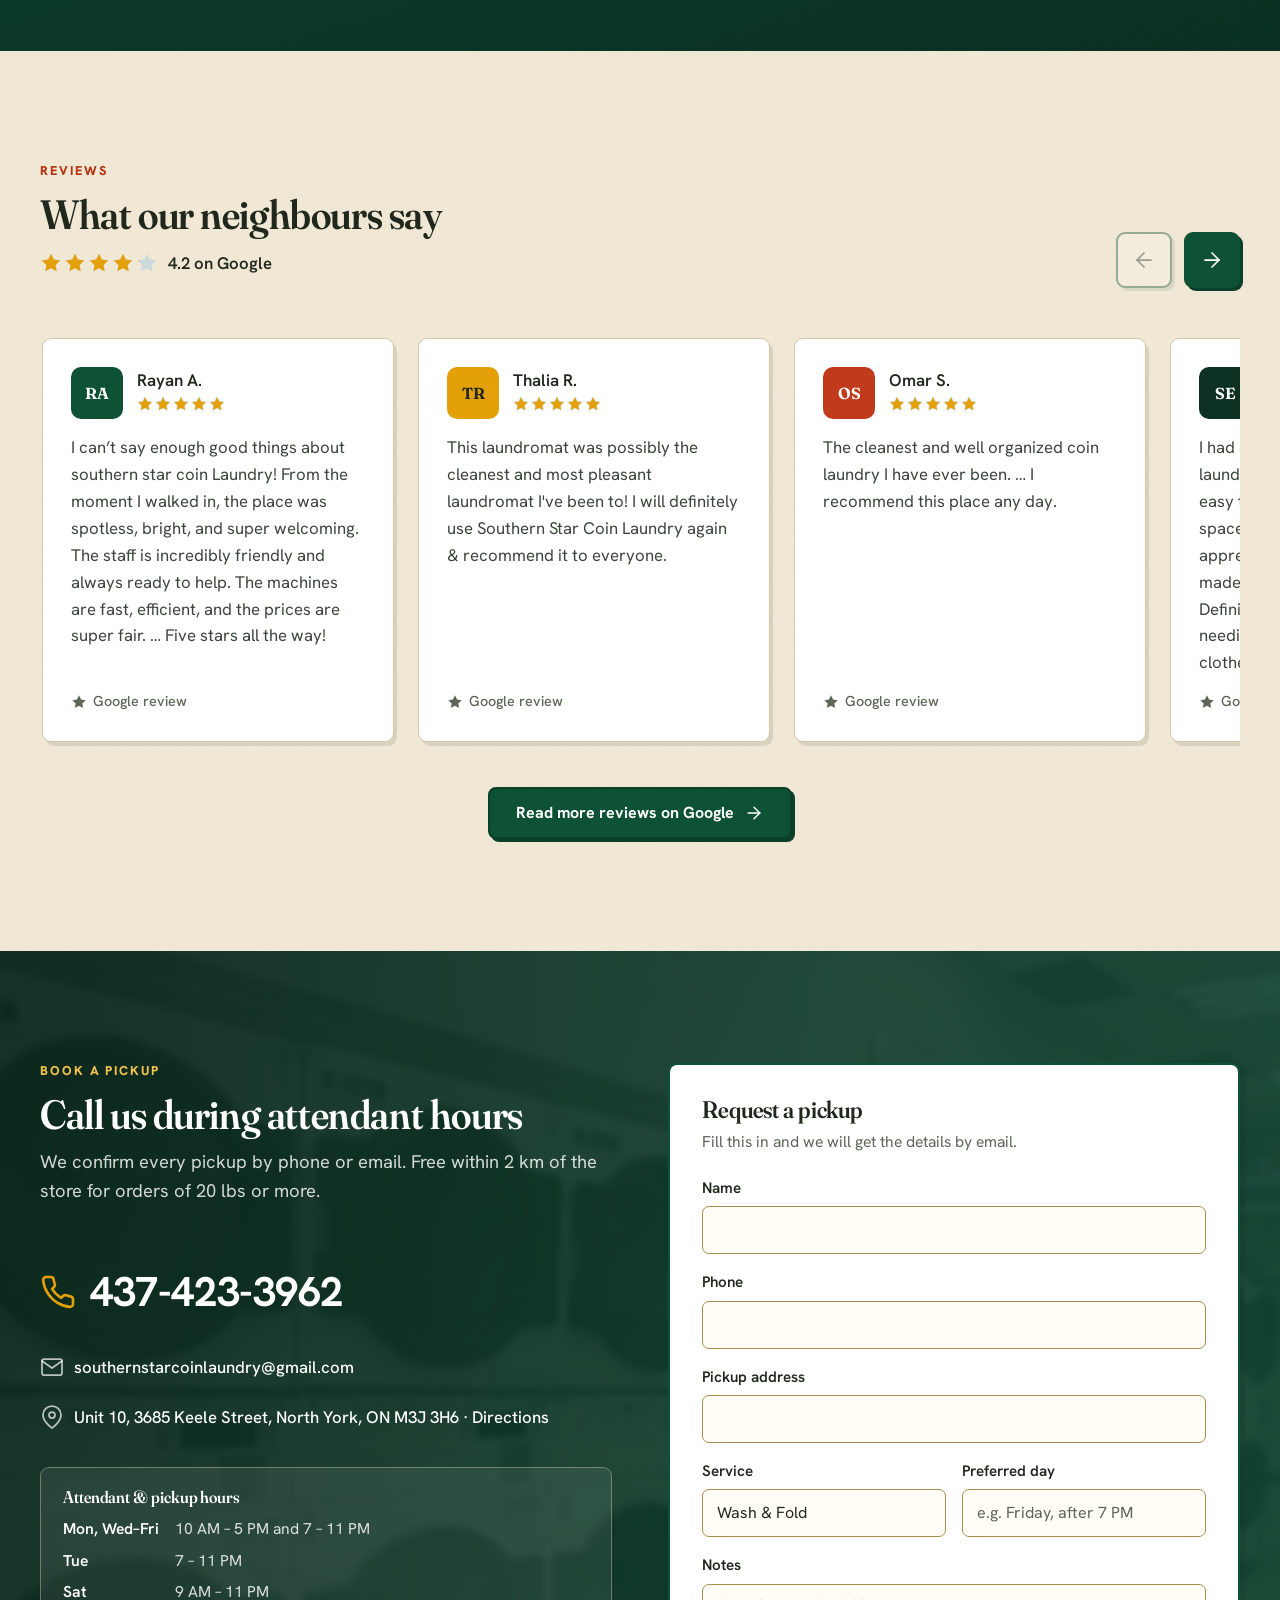
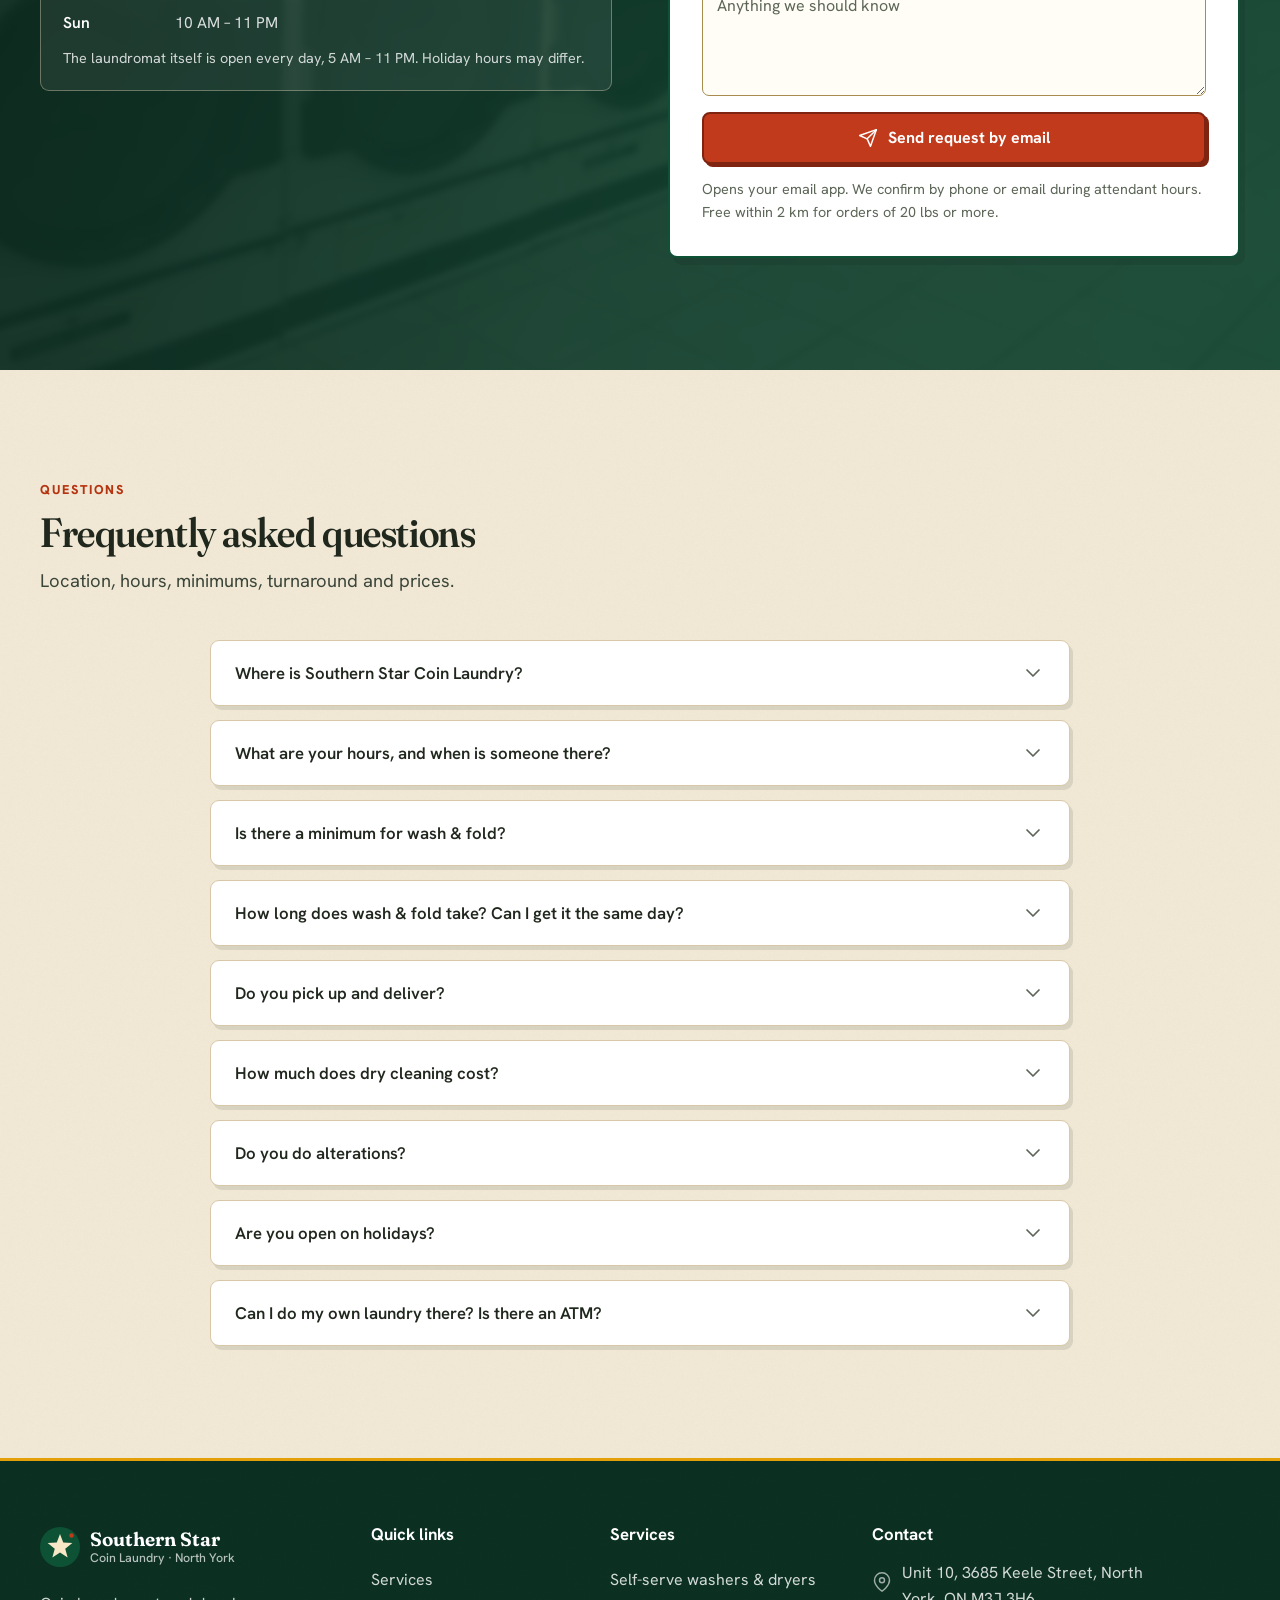
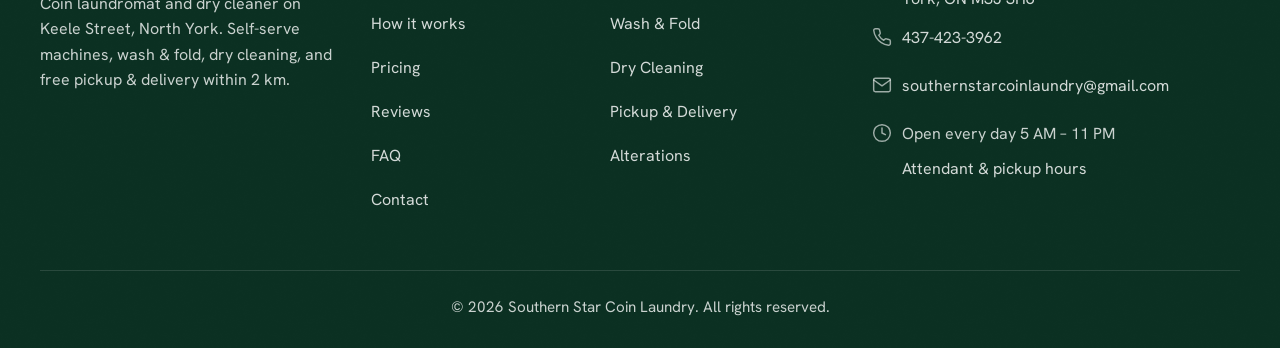
==== commit e2fe709f: "Switch the redesign to design C, still in its green (blue next) The site owner chose design C ("Neig" ====
--- a/index.html
+++ b/index.html
@@ -7,7 +7,7 @@
   <meta name="description" content="Coin laundry &amp; dry cleaner at 3685 Keele Street, North York. Open daily 5 AM–11 PM. Wash &amp; fold $1.80/lb, ready in 1 day. Free delivery within 2 km (20 lbs+).">
   <meta name="robots" content="index, follow, max-image-preview:large">
   <link rel="canonical" href="https://sscoinlaundry.vercel.app/">
-  <meta name="theme-color" content="#F3EEE4">
+  <meta name="theme-color" content="#FBF6EB">
   <meta property="og:type" content="website">
   <meta property="og:site_name" content="Southern Star Coin Laundry">
   <meta property="og:locale" content="en_CA">
@@ -23,11 +23,10 @@
   <meta name="twitter:description" content="Coin laundry &amp; dry cleaner at 3685 Keele Street, North York. Open daily 5 AM–11 PM. Wash &amp; fold $1.80/lb, ready in 1 day. Free delivery within 2 km (20 lbs+).">
   <meta name="twitter:image" content="https://sscoinlaundry.vercel.app/img/og-cover.jpg">
   <meta name="twitter:image:alt" content="Laundry tumbling behind the glass door of a front-load washer">
-  <link rel="icon" href="data:image/svg+xml,%3Csvg xmlns='http://www.w3.org/2000/svg' viewBox='0 0 40 40'%3E%3Ccircle cx='20' cy='20' r='20' fill='%232F4770'/%3E%3Cpolygon fill='%23FFC83D' points='20,7 23.23,15.55 32.36,15.98 25.23,21.7 27.64,30.52 20,25.5 12.36,30.52 14.77,21.7 7.64,15.98 16.77,15.55'/%3E%3C/svg%3E">
-  <link rel="preload" as="image" href="img/hero-washer-960.webp" type="image/webp" media="(max-width: 47.999em)">
-  <link rel="preload" as="image" href="img/hero-washer-1280.webp" type="image/webp" media="(min-width: 48em) and (max-width: 61.999em)">
+  <link rel="icon" href="data:image/svg+xml,%3Csvg xmlns='http://www.w3.org/2000/svg' viewBox='0 0 40 40'%3E%3Ccircle cx='20' cy='20' r='20' fill='%230E5236'/%3E%3Cpolygon fill='%23F6E7C6' points='20,7 23.23,15.55 32.36,15.98 25.23,21.7 27.64,30.52 20,25.5 12.36,30.52 14.77,21.7 7.64,15.98 16.77,15.55'/%3E%3Ccircle cx='31.5' cy='8.5' r='2.2' fill='%23C23A1C'/%3E%3C/svg%3E">
+  <link rel="preload" as="image" href="img/hero-washer-960.webp" type="image/webp" media="(max-width: 61.999em)">
   <link rel="preload" as="image" href="img/hero-washer-1920.webp" type="image/webp" media="(min-width: 62em)">
-  <link rel="preload" href="fonts/bricolage-grotesque-latin-opsz-normal.woff2" as="font" type="font/woff2" crossorigin>
+  <link rel="preload" href="fonts/fraunces-latin-full-normal.woff2" as="font" type="font/woff2" crossorigin>
   <link rel="preload" href="fonts/hanken-grotesk-latin-wght-normal.woff2" as="font" type="font/woff2" crossorigin>
   <link rel="stylesheet" href="css/site.css">
   <script>document.documentElement.classList.add('js');</script>
@@ -360,7 +359,7 @@
   <header class="site-header">
     <div class="container nav">
       <a class="brand" href="index.html" aria-label="Southern Star Coin Laundry, home">
-        <svg class="brand__mark" viewBox="0 0 40 40" aria-hidden="true" focusable="false"><circle class="brand__disc" cx="20" cy="20" r="20" fill="#2F4770"/><polygon class="brand__star" fill="#FFC83D" points="20,7 23.23,15.55 32.36,15.98 25.23,21.7 27.64,30.52 20,25.5 12.36,30.52 14.77,21.7 7.64,15.98 16.77,15.55"/></svg>
+        <svg class="brand__mark" viewBox="0 0 40 40" aria-hidden="true" focusable="false"><circle class="brand__disc" cx="20" cy="20" r="20" fill="#0E5236"/><polygon class="brand__star" fill="#F6E7C6" points="20,7 23.23,15.55 32.36,15.98 25.23,21.7 27.64,30.52 20,25.5 12.36,30.52 14.77,21.7 7.64,15.98 16.77,15.55"/><circle class="brand__dot" cx="31.5" cy="8.5" r="2.2" fill="#C23A1C"/></svg>
         <span class="brand__text">
           <span class="brand__name">Southern Star</span>
           <span class="brand__tag">Coin Laundry · North York</span>
@@ -429,15 +428,6 @@
             </li>
           </ul>
         </div>
-
-        <div class="hero__visual" aria-hidden="true">
-          <div class="float-card float-card--rating">
-            <div>
-              <p class="float-card__big">4.2 <span class="star-glyph">★</span></p>
-              <p class="float-card__label">on Google</p>
-            </div>
-          </div>
-        </div>
       </div>
     </section>
 
@@ -445,6 +435,7 @@
     <section class="section section--light" id="why-us" aria-labelledby="why-title">
       <div class="container">
         <div class="section__head">
+          <p class="eyebrow">Why us</p>
           <h2 class="section__title" id="why-title">Why neighbours choose Southern Star</h2>
           <p class="section__lead">Open early and late every day, with staff on site during attendant hours.</p>
         </div>
@@ -511,6 +502,7 @@
     <section class="section section--white" id="services" aria-labelledby="services-title">
       <div class="container">
         <div class="section__head">
+          <p class="eyebrow">Services</p>
           <h2 class="section__title" id="services-title">Laundry services in North York</h2>
           <p class="section__lead">Self-serve coin laundry, wash &amp; fold, dry cleaning, pickup &amp; delivery and alterations, all at one address on Keele Street.</p>
         </div>
@@ -891,6 +883,7 @@
     <section class="section section--light" id="faq" aria-labelledby="faq-title">
       <div class="container">
         <div class="section__head">
+          <p class="eyebrow">Questions</p>
           <h2 class="section__title" id="faq-title">Frequently asked questions</h2>
           <p class="section__lead">Location, hours, minimums, turnaround and prices.</p>
         </div>
@@ -979,7 +972,7 @@
       <div class="footer__grid">
         <div class="footer__brand">
           <a class="brand" href="index.html" aria-label="Southern Star Coin Laundry, home">
-            <svg class="brand__mark" viewBox="0 0 40 40" aria-hidden="true" focusable="false"><circle class="brand__disc" cx="20" cy="20" r="20" fill="#2F4770"/><polygon class="brand__star" fill="#FFC83D" points="20,7 23.23,15.55 32.36,15.98 25.23,21.7 27.64,30.52 20,25.5 12.36,30.52 14.77,21.7 7.64,15.98 16.77,15.55"/></svg>
+            <svg class="brand__mark" viewBox="0 0 40 40" aria-hidden="true" focusable="false"><circle class="brand__disc" cx="20" cy="20" r="20" fill="#0E5236"/><polygon class="brand__star" fill="#F6E7C6" points="20,7 23.23,15.55 32.36,15.98 25.23,21.7 27.64,30.52 20,25.5 12.36,30.52 14.77,21.7 7.64,15.98 16.77,15.55"/><circle class="brand__dot" cx="31.5" cy="8.5" r="2.2" fill="#C23A1C"/></svg>
             <span class="brand__text">
               <span class="brand__name">Southern Star</span>
               <span class="brand__tag">Coin Laundry · North York</span>
--- a/css/site.css
+++ b/css/site.css
@@ -24,7 +24,7 @@
     19. Hover (fine pointers only) and reduced motion
     20. Pricing page (pricing.html)
     21. Contact page (contact.html)
-    22. Direction B, "fresh linen & colour-block": the look (tokens, fonts,
+    22. Direction C, "neighbourhood signage": the look (tokens, fonts,
         colours, surfaces). It overrides the older colour values above.
    ========================================================================== */
 
@@ -1372,22 +1372,26 @@
 .contact-list span a { display: inline-flex; align-items: center; min-height: 44px; }
 
 /* ==========================================================================
-   22. Direction B: "Fresh linen & colour-block"
-   Linen paper base, one bold "laundry-bluing" cobalt for flat colour blocks,
-   a night-ink for the dark bands, and one sun-yellow that only ever means
-   "the star" (logo, rating stars) or "do this" (the call / book buttons).
-   Display: Bricolage Grotesque (variable, opsz + wght). Text/UI: Hanken Grotesk.
+   22. Direction C: "Neighbourhood signage"
+   Warm cream paper, one deep brand colour for the big fields (hero overlay,
+   stats, pricing and booking bands, footer), a brick-red "open sign" for the
+   one action colour, and a sunflower-mustard spark (hero chip and kicker,
+   the wavy underline, checks, stat figures, stars, stamps).
+   Display: Fraunces (variable: opsz, SOFT, WONK, wght). Text/UI: Hanken
+   Grotesk. Small radii, hairline borders, hard offset "sign-board" shadows,
+   printed uppercase section labels, a faint paper grain on the backgrounds.
    This part comes last and overrides the colours and surfaces in sections
-   1–21 above: change the look here.
+   1–21 above. Every colour is a token in the :root below: to recolour the
+   site, override those tokens (in :root) and nothing else.
    ========================================================================== */
 
 @font-face {
-  font-family: "Bricolage Grotesque";
+  font-family: "Fraunces";
   font-style: normal;
-  font-weight: 200 800;
+  font-weight: 100 900;
   font-display: swap;
-  src: url("../fonts/bricolage-grotesque-latin-opsz-normal.woff2") format("woff2-variations"),
-       url("../fonts/bricolage-grotesque-latin-opsz-normal.woff2") format("woff2");
+  src: url("../fonts/fraunces-latin-full-normal.woff2") format("woff2-variations"),
+       url("../fonts/fraunces-latin-full-normal.woff2") format("woff2");
   unicode-range: U+0000-00FF, U+0131, U+0152-0153, U+02BB-02BC, U+02C6, U+02DA, U+02DC, U+0304, U+0308, U+0329, U+2000-206F, U+20AC, U+2122, U+2191, U+2193, U+2212, U+2215, U+FEFF, U+FFFD;
 }
 @font-face {
@@ -1400,561 +1404,392 @@
   unicode-range: U+0000-00FF, U+0131, U+0152-0153, U+02BB-02BC, U+02C6, U+02DA, U+02DC, U+0304, U+0308, U+0329, U+2000-206F, U+20AC, U+2122, U+2191, U+2193, U+2212, U+2215, U+FEFF, U+FFFD;
 }
 
-/* 1. Tokens: every token from site.css, re-pointed
+/* 1. Tokens. Contrast ratios are WCAG 2.x against the flat token colours.
    -------------------------------------------------------------------------- */
 :root {
-  /* Blues toned down at MT's request ("too blue, too saturated"), matched to
-     the calm steel and navy blues of a laundry-equipment flyer she likes.
-     Ratios measured on the rendered page, grain included. */
-  --blue: #2F4770;          /* "steel denim": blocks, links, icons. White 9.3:1 (8.2 on the grain's light specks); on linen 8.0:1; yellow on it 6.0:1 */
-  --blue-dark: #24395B;     /* pressed / hover. White 11.6:1 */
-  --blue-soft: #E1EAEF;     /* ice: light hovers, note boxes, avatar fill. Blue on it 7.6:1 */
-  --aqua: #D3E2EA;          /* (name kept) pale ice for small highlights on steel and navy (hero kicker): 7.0:1 on steel */
-  --aqua-deep: #2F4770;
-  --cta: #FFC83D;           /* sun yellow: CTA fill (ink label 11.5:1) and the star. Never a background block */
-  --cta-hover: #FFD66E;
-  --cta-deep: #141B2C;      /* old coral-icon role, now ink */
-  --navy: #15233C;          /* night navy: pricing and booking bands, footer logo disc. White 15.7:1 */
-  --navy-deep: #0E1A2E;
-  --navy-mid: #1A2B48;
-  --teal-end: #22375A;
-  --ink: #141B2C;           /* headings, button labels, borders: 14.9:1 on linen, 11.1:1 on yellow */
-  --text: #384152;          /* body: 8.9:1 on linen */
-  --muted: #565F72;         /* secondary text: >= 5.0:1 on linen, paper and linen-deep */
-  --bg: #F3EEE4;            /* linen (Cloud Dancer family, a touch warmer) */
-  --card: #FFFCF5;          /* paper */
-  --line: #DCD3C2;          /* warm hairline */
-  --amber: #FFC83D;         /* rating stars = the star colour */
-  --amber-dark: #E0A800;
-  --radius: 18px;           /* blocks, cards, photos */
-  --radius-sm: 10px;        /* buttons, inputs, tabs, small boxes */
-  --pill: 10px;             /* no more pills: same as buttons */
-  --shadow: none;           /* depth comes from flat colour + hairlines, not blur */
-  --shadow-lg: none;
+  /* Brand field (bottle green) */
+  --blue: #0E5236;          /* brand: links, icons, icon rings, step numbers, secondary buttons, selected tab, card borders. White on it 9.2:1; on cream 7.6:1 */
+  --blue-dark: #0A3F2A;     /* brand pressed / hover; the edge under brand buttons */
+  --blue-soft: #E7EFE3;     /* pale brand tint: light-button hover, note boxes, featured Wash & Fold box. Brand text on it 7.8:1 */
+  --aqua-deep: var(--blue); /* (name kept) icons on light tints */
+  --navy: #0C3123;          /* darkest field: footer, one review avatar */
+  --navy-deep: #0A2B1E;     /* behind the hero photo and the booking photo before they load */
+  --navy-mid: #0E4430;      /* (name kept, not used by this layer) */
+  --teal-end: #12573B;      /* (name kept, not used by this layer) */
+  --band-1: #0F4430;        /* dark bands (stats, pricing, booking, page heroes): lightest stop, top left. Also their flat fallback colour */
+  --band-2: #0C3B29;        /* dark bands: middle stop */
+  --band-3: #0A3123;        /* dark bands: darkest stop, bottom right */
+  --dark-gradient: var(--grain), linear-gradient(162deg, var(--band-1) 0%, var(--band-2) 58%, var(--band-3) 100%), var(--band-1);
+
+  /* Hero overlay over the washer photo / video. Desktop runs left to right:
+     dark under the text, lighter over the machine on the right */
+  --hero-shade-1: rgba(8, 38, 26, .93);    /* desktop, left edge (under the text) */
+  --hero-shade-2: rgba(10, 45, 31, .9);    /* desktop, 40% across */
+  --hero-shade-3: rgba(14, 61, 42, .74);   /* desktop, 64% across */
+  --hero-shade-4: rgba(16, 70, 48, .46);   /* desktop, right edge (the washer shows through) */
+  --hero-shade-phone-1: rgba(8, 38, 26, .9);   /* phones and tablets (text crosses the photo): top */
+  --hero-shade-phone-2: rgba(12, 52, 35, .9);  /* phones and tablets: bottom */
+  --hero-pause-bg: rgba(10, 43, 30, .55);       /* video pause button */
+  --hero-pause-bg-hover: rgba(10, 43, 30, .8);  /* video pause button, mouse hover */
+  --book-shade-1: rgba(8, 38, 26, .95);    /* booking band overlay over the shop photo, left */
+  --book-shade-2: rgba(13, 61, 42, .92);   /* booking band overlay, middle */
+  --book-shade-3: rgba(12, 72, 48, .92);   /* booking band overlay, right */
+
+  /* Ink and paper */
+  --ink: #20281E;           /* headings, dark labels, chip text: 14:1 on cream */
+  --text: #3B463A;          /* body text: 9.2:1 on paper, 8.1:1 on cream */
+  --muted: #5C6657;         /* secondary text: 5.6:1 on paper, 4.9:1 on cream */
+  --bg: #F1E8D6;            /* cream: page bands, note boxes, menu-button fill */
+  --card: #FBF6EB;          /* paper: body, white sections, cards, header */
+  --line: #D8C8A8;          /* tan hairline: card borders, dotted rows */
+  --field-bg: #FFFDF6;      /* form fields */
+  --field-line: #A78C4E;    /* form field borders: 3.2:1 on the white form card */
+
+  /* Spark (sunflower mustard) */
+  --amber: #E3A008;         /* hero chip and kicker, checks, stat figures, stars, stamps, footer rule. Ink on it 6.7:1; on the dark bands >= 4.9:1 */
+  --amber-dark: #B87B06;    /* (name kept, not used by this layer) */
+  --aqua: #F2C14E;          /* (name kept) lighter mustard for small text on the dark bands (Pricing / Book a pickup labels) and the wavy underline: 6.6:1 */
+  --stamp-line: #8A5A06;    /* dashed edge of the "Most popular" and "Special" stamps */
+  --star-empty: #C9D9DD;    /* unfilled part of the rating stars */
+
+  /* Action (brick-red "open sign") */
+  --cta: #C23A1C;           /* the one action colour (Call / Book / Send): white label 5.4:1; logo dot */
+  --cta-hover: #A6300F;     /* action, mouse hover: white 6.9:1 */
+  --cta-deep: #A8341A;      /* action-family icons on light tints */
+  --cta-edge: #7E2410;      /* border and hard "painted edge" under the action buttons */
+  --cta-edge-hover: #6A1D0C;/* the same edge on mouse hover */
+  --cta-tint: #F8E7DD;      /* "Special" price row background */
+  --label: #B5330F;         /* printed section labels and price-list group names on light: 5.0:1 on cream */
+
+  /* Logo: round badge, cream star, brick dot (the inline SVG fills match) */
+  --logo-disc: var(--blue);   /* logo badge (header and footer) */
+  --logo-star: #F6E7C6;       /* logo star (cream) */
+  --logo-dot: var(--cta);     /* small dot at the logo's top right */
+
+  /* Photo fallbacks (shown only while a photo loads or if it fails) */
+  --tint-brand-1: #E7EFE3;  /* brand tint, light (service card / How-it-works photo boxes) */
+  --tint-brand-2: #D3E2CF;  /* brand tint, dark */
+  --tint-paper-1: #F3EAD6;  /* paper tint, light */
+  --tint-paper-2: #E8D9B6;  /* paper tint, dark */
+  --tint-cta-1: #F6E0D5;    /* brick tint, light */
+  --tint-cta-2: #EFC9B6;    /* brick tint, dark */
+
+  /* Hard "sign-board" shadows and see-through edges */
+  --shadow: 3px 4px 0 rgba(20, 40, 30, .11);        /* cards */
+  --shadow-lg: 5px 7px 0 rgba(20, 40, 30, .17);     /* framed cards: hours, form, price boards, Wash & Fold */
+  --shadow-hover: 5px 8px 0 rgba(20, 40, 30, .14);  /* cards lifting on mouse hover */
+  --shadow-featured: 6px 8px 0 rgba(194, 58, 28, .22); /* featured price board (brick tinted) */
+  --shadow-num: 2px 3px 0 rgba(10, 43, 30, .25);    /* How-it-works step numbers */
+  --menu-shadow: 0 24px 40px rgba(20, 40, 30, .14); /* phone menu panel */
+  --edge-brand: rgba(14, 82, 54, .28);       /* edge under outline buttons on paper */
+  --edge-brand-soft: rgba(14, 82, 54, .25);  /* edge under the light review arrow */
+  --rule-brand: rgba(14, 82, 54, .45);       /* dotted line between the How-it-works steps */
+  --chip-line: rgba(32, 40, 30, .5);         /* hero chip border */
+  --hours-line: rgba(246, 231, 198, .35);    /* rim of the hours box on the booking band */
+
+  /* Paper grain: the design's speckle (its 5% multiply overlay, without the
+     overlay's flat 2.5% darkening), laid over section backgrounds as a layer */
+  --grain: url("[data-uri]") 0 0 / 110px 110px repeat;
+
+  /* Shape and type */
+  --radius: 9px;
+  --radius-sm: 7px;
+  --pill: 8px;              /* no full pills: tags and slab buttons */
   --font: "Hanken Grotesk", system-ui, -apple-system, "Segoe UI", Roboto, sans-serif;
-  --font-serif: var(--font); /* the old serif eyebrows become sans labels */
-  --font-display: "Bricolage Grotesque", "Hanken Grotesk", system-ui, sans-serif;
-  --ease: cubic-bezier(.2, .7, .2, 1);
-  --linen-deep: #E9E2D3;
-  --hair: rgba(20, 27, 44, .16);       /* ink hairline on linen / paper */
-  --press: 0 4px 0 var(--ink);         /* the sticker / key shadow under CTAs */
-  --grain: url("[data-uri]");
-  --dark-gradient: var(--grain) 0 0 / 96px repeat, var(--navy);
-}
-
-::selection { background: var(--cta); color: var(--ink); }
-
-/* 2. Base and type
+  --font-serif: "Fraunces", Georgia, "Times New Roman", serif;
+}
+
+/* 2. Paper base and grain
    -------------------------------------------------------------------------- */
-body { background: var(--bg) var(--grain) 0 0 / 96px repeat; color: var(--text); font-size: 1.0625rem; }
-
-h1, h2, h3, h4 { font-family: var(--font-display); color: var(--ink); }
-h1 { font-weight: 800; letter-spacing: -.025em; line-height: .98; }
-h2 { font-weight: 800; letter-spacing: -.022em; line-height: 1.02; font-size: clamp(2.05rem, 3.9vw, 3.15rem); }
-h3 { font-weight: 700; letter-spacing: -.015em; }
-
-/* Section labels: a small star + caps instead of the serif eyebrow and rule.
-   Shown only where the label adds something the heading does not say. */
+html { background: var(--bg); }
+body { background: var(--grain), var(--card); }
+.section--light { background: var(--grain), var(--bg); }
+.section--white { background: var(--grain), var(--card); }
+
+/* 3. Typography: serif headlines, sans labels
+   -------------------------------------------------------------------------- */
+h1, h2, h3 {
+  font-family: var(--font-serif);
+  font-weight: 600;
+  letter-spacing: -.005em;
+  line-height: 1.08;
+  font-variation-settings: "opsz" 120, "SOFT" 40, "WONK" 1, "wght" 600;
+}
+.section__title, .hero h1, .page-hero h1 { letter-spacing: -.01em; }
+.hero h1 { font-variation-settings: "opsz" 144, "SOFT" 60, "WONK" 1, "wght" 620; }
+.brand__name {
+  font-family: var(--font-serif);
+  font-weight: 650;
+  font-variation-settings: "opsz" 30, "SOFT" 50, "WONK" 1, "wght" 650;
+  letter-spacing: 0;
+}
+
+/* Section label: a printed uppercase sign-label above every section heading */
 .eyebrow {
-  gap: 8px;
+  gap: 10px;
+  margin-bottom: 12px;
   font-family: var(--font);
-  font-size: .82rem;
-  font-weight: 700;
-  letter-spacing: .14em;
+  font-weight: 800;
+  font-size: .8rem;
+  line-height: 1.3;
+  letter-spacing: .15em;
   text-transform: uppercase;
-  color: var(--blue);
-}
-.eyebrow::after { display: none; }
-.eyebrow::before,
-.section__head--center .eyebrow::before {
-  content: "";
-  width: 14px;
-  height: 14px;
-  border-radius: 0;
-  background: currentColor;
-  clip-path: polygon(50% 2%, 62.3% 35%, 97.6% 36.5%, 70% 58.5%, 79.4% 92.5%, 50% 73%, 20.6% 92.5%, 30% 58.5%, 2.4% 36.5%, 37.7% 35%);
-  flex: none;
-}
-.eyebrow--amber, .eyebrow--white, .eyebrow--aqua { color: #fff; }
-.section__title { margin: 12px 0 14px; }
-.section__head { margin-bottom: 48px; }
-.section__lead { font-size: 1.15rem; color: var(--text); max-width: 56ch; }
-
-/* 3. Sections: linen, paper, cobalt and night blocks (all flat, all grained)
+  color: var(--label);
+}
+.eyebrow::after, .section__head--center .eyebrow::before { display: none; }
+.eyebrow--white { color: #fff; }
+.eyebrow--aqua, .eyebrow--amber { color: var(--aqua); }   /* on the dark bands */
+
+/* 4. Logo: round badge, cream star, brick dot
    -------------------------------------------------------------------------- */
-.section--light { background: var(--bg) var(--grain) 0 0 / 96px repeat; }
-.section--white { background: var(--card) var(--grain) 0 0 / 96px repeat; }
-.section--dark { background: var(--dark-gradient); }
-.section--dark .section__lead { color: rgba(255, 255, 255, .86); }
-
-/* 4. Buttons: 10px corners, 2px borders; the CTA is a yellow "sticker" that
-   sits on an ink edge and presses down into it
+.brand__disc { fill: var(--logo-disc); }
+.brand__star { fill: var(--logo-star); }
+.brand__dot { fill: var(--logo-dot); }
+
+/* 5. Header: paper signboard
    -------------------------------------------------------------------------- */
-.btn {
-  min-height: 52px;
-  border-width: 2px;
-  border-radius: var(--radius-sm);
-  font-weight: 700;
-  letter-spacing: .005em;
-  transition: transform .12s var(--ease), background-color .15s, color .15s, border-color .15s, box-shadow .12s var(--ease);
-}
-.btn--cta { background: var(--cta); color: var(--ink); border-color: var(--ink); box-shadow: var(--press); }
-.btn--cta:active { transform: translateY(3px); box-shadow: 0 1px 0 var(--ink); }
-.btn--blue { background: var(--blue); color: #fff; border-color: var(--blue); }
-.btn--light { background: var(--card); color: var(--ink); border-color: var(--ink); }
-.btn--outline { background: transparent; color: #fff; border-color: rgba(255, 255, 255, .8); }
-.btn--outline-blue { background: transparent; color: var(--ink); border-color: var(--ink); }
-.btn--sm { min-height: 44px; }
-.btn--call { min-height: 46px; box-shadow: 0 3px 0 var(--ink); }
-
-.circle-btn { width: 52px; height: 52px; }
-.circle-btn--light { background: var(--card); color: var(--ink); box-shadow: inset 0 0 0 2px var(--ink); }
-.circle-btn--blue { background: var(--blue); color: #fff; box-shadow: none; }
-
-.link-arrow { color: var(--blue); font-weight: 700; }
-
-/* 5. Header and logo: linen bar, porthole logo (cobalt circle, yellow star)
+.site-header { background: var(--grain), var(--card); border-bottom: 1px solid var(--line); }
+.site-header.is-scrolled { box-shadow: 0 2px 0 var(--line); border-color: var(--line); }
+@media (max-width: 61.999em) {
+  .nav__links { background: var(--card); box-shadow: var(--menu-shadow); }
+}
+
+/* 6. Buttons: slabs with a hard "painted edge" that they press into
    -------------------------------------------------------------------------- */
-.site-header { background: var(--bg); border-bottom: 1.5px solid var(--hair); }
-.site-header.is-scrolled { box-shadow: none; border-color: var(--ink); }
-.brand__disc { fill: var(--blue); }
-.brand__star { fill: var(--cta); }
-.brand__name { font-family: var(--font-display); font-weight: 800; font-size: 1.25rem; letter-spacing: -.025em; }
-.brand__tag { color: var(--muted); font-weight: 600; letter-spacing: .01em; }
-@media (max-width: 39.999em) { .brand__name { font-size: 1.12rem; } }
-@media (max-width: 23.749em) {
-  .brand__name { font-size: 1rem; letter-spacing: -.02em; }
-}
-.nav__links a { font-weight: 600; color: var(--ink); }
-.nav__links a:active { background: var(--linen-deep); }
-.nav__toggle { background: transparent; box-shadow: inset 0 0 0 2px var(--ink); }
+.btn { border-radius: var(--pill); border-width: 2px; font-weight: 700; }
+.btn--cta { background: var(--cta); color: #fff; border-color: var(--cta-edge); box-shadow: 3px 3px 0 var(--cta-edge); }
+.btn--blue { background: var(--blue); color: #fff; border-color: var(--blue-dark); box-shadow: 3px 3px 0 var(--blue-dark); }
+.btn--light { background: var(--card); color: var(--blue); border-color: var(--blue); box-shadow: 3px 3px 0 var(--blue); }
+.btn--outline { background: transparent; color: #fff; border-color: rgba(255, 255, 255, .7); }
+.btn--outline-blue,
+.glass .btn--outline { background: var(--card); color: var(--blue); border-color: var(--blue); box-shadow: 3px 3px 0 var(--edge-brand); }
+.btn--cta:active, .btn--blue:active, .btn--light:active, .btn--outline-blue:active, .glass .btn--outline:active {
+  transform: translate(3px, 3px);
+  box-shadow: 0 0 0 transparent;
+}
+.btn--call { border-radius: var(--pill); }
+
+/* 7. Hero: washer photo / video full-bleed under a brand overlay, mustard
+   spark, wavy underline under the headline. No floating cards.
+   -------------------------------------------------------------------------- */
+.hero__bg::after {
+  background:
+    var(--grain),
+    linear-gradient(100deg, var(--hero-shade-1) 0%, var(--hero-shade-2) 40%, var(--hero-shade-3) 64%, var(--hero-shade-4) 100%);
+}
 @media (max-width: 61.999em) {
-  .nav__links { background: var(--bg); border-top: 1.5px solid var(--ink); box-shadow: 0 18px 0 -10px rgba(20, 27, 44, .0), 0 2px 0 var(--ink); }
-}
-.skip-link { background: var(--ink); }
-/* A steel focus ring would vanish on a steel block, so white there too */
-.page-hero :focus-visible,
-.store-hours :focus-visible,
-.stats :focus-visible { outline-color: #fff; }
-
-/* 6. Hero: a flat cobalt block with a round porthole window in it. On
-   tablets and desktop the washer photo / video plays untinted inside the
-   window, framed like the first design: zoomed out so the whole door shows.
-   On phones the photo is printed in cobalt (multiply) under the text.
-   -------------------------------------------------------------------------- */
-.hero { background: var(--grain) 0 0 / 96px repeat, var(--blue); }
-.hero__bg { background-color: var(--blue); }
-.hero__pause { background: var(--ink); border: 2px solid var(--card); }
+  .hero__bg::after { background: var(--grain), linear-gradient(180deg, var(--hero-shade-phone-1) 0%, var(--hero-shade-phone-2) 100%); }
+}
+.hero__pause { background: var(--hero-pause-bg); }
 @media (hover: hover) and (pointer: fine) {
-  .hero__pause:hover { background: var(--blue-dark); }
-}
-@media (min-width: 48em) {
-  .hero {
-    --port-x: calc(50% + min(326px, 26vw));   /* centre of the window */
-    --port-r: min(280px, 22vw, 40vh);          /* radius of the glass */
-  }
-  /* The window itself, with a paper rim. The photo and video inside show 86%
-     of the frame's height, centred on the drum (at 71% / 44% of the frame). */
-  .hero__bg {
-    inset: auto;
-    left: calc(var(--port-x) - var(--port-r));
-    top: calc(50% - var(--port-r));
-    width: calc(2 * var(--port-r));
-    height: calc(2 * var(--port-r));
-    border-radius: 50%;
-    overflow: hidden;
-    box-shadow: 0 0 0 10px var(--card);
-    background-image: url("../img/hero-washer-1920.jpg");
-    background-image: image-set(url("../img/hero-washer-1920.webp") type("image/webp"), url("../img/hero-washer-1920.jpg") type("image/jpeg"));
-    background-size: auto 116.3%;
-    background-position: 90.9% 7.2%;
-  }
-  .hero__video {
-    inset: auto;
-    left: -96%;
-    top: -1.2%;
-    width: 205.6%;
-    height: 116.3%;
-    object-position: 50% 50%;
-  }
-  /* thin ink ring just inside the paper rim: the door seal */
-  .hero__bg::after { z-index: 1; border-radius: 50%; background: none; box-shadow: inset 0 0 0 3px rgba(20, 27, 44, .55); }
-}
-/* Tablets (one column, room on the right): a smaller porthole beside the
-   text, so the smaller photo is enough */
-@media (min-width: 48em) and (max-width: 61.999em) {
-  .hero { --port-r: clamp(80px, calc(50vw - 290px), 150px); --port-x: calc(100% - var(--port-r) - 28px); }
-  .hero__bg {
-    background-image: url("../img/hero-washer-1280.jpg");
-    background-image: image-set(url("../img/hero-washer-1280.webp") type("image/webp"), url("../img/hero-washer-1280.jpg") type("image/jpeg"));
-  }
-}
-/* Phones: no room beside the text, so the photo is printed in cobalt under it
-   (multiply can only darken, so white text never drops below 9.3:1), and a
-   porthole ring sits in the corner */
-@media (max-width: 47.999em) {
-  .hero__bg::after { z-index: 1; background: var(--grain) 0 0 / 96px repeat, var(--blue); mix-blend-mode: multiply; }
-  .hero__bg::before {   /* porthole ring echo in the corner, clear of the text */
-    content: "";
-    position: absolute;
-    right: -70px;
-    top: -80px;
-    width: 150px;
-    height: 150px;
-    z-index: 2;
-    pointer-events: none;
-    border-radius: 50%;
-    border: 8px solid var(--card);
-    box-shadow: inset 0 0 0 3px rgba(20, 27, 44, .5);
-  }
-}
-
-@media (max-width: 23.749em) {
-  .hero__bg::before { right: -60px; top: -70px; width: 130px; height: 130px; }
-}
-
-.hero h1 { font-size: clamp(2.75rem, 6.2vw, 5rem); margin: 20px 0 22px; max-width: 11ch; }
+  .hero__pause:hover { background: var(--hero-pause-bg-hover); }
+}
 .hero__kicker {
   font-family: var(--font);
-  font-size: clamp(1rem, 1.25vw, 1.1rem);
+  font-size: clamp(.8rem, 1.1vw, .9rem);
+  font-weight: 700;
+  letter-spacing: .02em;
+  text-transform: uppercase;
+  color: var(--amber);
+}
+/* The wavy underline is a mask, so its colour is a token */
+.hero h1::after {
+  content: "";
+  display: block;
+  width: min(62%, 280px);
+  height: 13px;
+  margin-top: 16px;
+  background: var(--aqua);
+  -webkit-mask: url("data:image/svg+xml,%3Csvg xmlns='http://www.w3.org/2000/svg' width='280' height='13' viewBox='0 0 280 13'%3E%3Cpath d='M3 8 Q 20 2 37 8 T 71 8 T 105 8 T 139 8 T 173 8 T 207 8 T 241 8 T 277 7' fill='none' stroke='%23000' stroke-width='3.4' stroke-linecap='round'/%3E%3C/svg%3E") no-repeat left center / contain;
+  mask: url("data:image/svg+xml,%3Csvg xmlns='http://www.w3.org/2000/svg' width='280' height='13' viewBox='0 0 280 13'%3E%3Cpath d='M3 8 Q 20 2 37 8 T 71 8 T 105 8 T 139 8 T 173 8 T 207 8 T 241 8 T 277 7' fill='none' stroke='%23000' stroke-width='3.4' stroke-linecap='round'/%3E%3C/svg%3E") no-repeat left center / contain;
+}
+.chip {
+  border: 2px solid var(--chip-line);
+  border-radius: var(--pill);
+  background: var(--amber);
+  color: var(--ink);
   font-weight: 700;
   letter-spacing: .01em;
-  color: var(--aqua);
-}
-.hero__lead { color: rgba(255, 255, 255, .92); max-width: 52ch; }
-.hero__actions { gap: 14px; margin-bottom: 32px; }
-.chip {
-  min-height: 36px;
-  padding: 6px 14px 6px 12px;
-  border: 2px solid rgba(255, 255, 255, .85);
-  border-radius: 8px;
-  background: transparent;
-  font-size: .8rem;
-  font-weight: 700;
-  letter-spacing: .12em;
-  text-transform: uppercase;
-}
-.chip__dot {
-  width: 14px;
-  height: 14px;
-  border-radius: 0;
-  background: var(--cta);
-  box-shadow: none;
-  clip-path: polygon(50% 2%, 62.3% 35%, 97.6% 36.5%, 70% 58.5%, 79.4% 92.5%, 50% 73%, 20.6% 92.5%, 30% 58.5%, 2.4% 36.5%, 37.7% 35%);
-}
-@media (max-width: 23.749em) {
-  .chip { letter-spacing: .06em; font-size: .75rem; padding-right: 10px; }
-}
-.checklist { gap: 12px; }
-.checklist .icon { color: #fff; width: 24px; height: 24px; }
-.checklist small { color: rgba(255, 255, 255, .9); }
-
-/* Floating proof cards retire; the rating becomes one round sticker on the porthole rim */
-.float-card--rating {
-  top: auto;
-  right: auto;
-  left: 0;
-  bottom: -14px;
-  width: 132px;
-  height: 132px;
-  padding: 0;
-  border-radius: 50%;
-  border: 2px solid var(--ink);
+}
+.chip__dot { width: 8px; height: 8px; background: var(--ink); box-shadow: none; }
+.checklist .icon { color: var(--amber); }
+
+/* 8. Why us: flat paper cards, hairline border, hard shadow, one brand
+   icon ring instead of four pastel circles
+   -------------------------------------------------------------------------- */
+.feature-card { background: var(--card); border: 1.5px solid var(--line); box-shadow: var(--shadow); }
+.icon-circle,
+.icon-circle--teal, .icon-circle--aqua, .icon-circle--coral, .icon-circle--sea {
   background: var(--card);
-  box-shadow: 0 4px 0 var(--ink);
-  transform: rotate(-9deg);
-  display: grid;
-  place-items: center;
-  text-align: center;
-}
-.float-card--rating .float-card__big { font-family: var(--font-display); font-size: 2.3rem; font-weight: 800; letter-spacing: -.03em; }
-.float-card--rating .star-glyph { color: var(--ink); font-size: .8em; }
-.float-card--rating .float-card__label { margin-top: 2px; font-size: .78rem; font-weight: 700; letter-spacing: .1em; text-transform: uppercase; color: var(--ink); }
-
-/* 7. Why us: open columns under an ink rule, no icon bubbles
+  border: 2px solid var(--blue);
+  color: var(--blue);
+}
+
+/* 9. Stats band: flat brand field, mustard figures
    -------------------------------------------------------------------------- */
-.feature-grid { gap: 32px; }
-.feature-card {
-  padding: 22px 0 0;
-  border-top: 2px solid var(--ink);
-  border-radius: 0;
-  background: transparent;
-  box-shadow: none;
-  text-align: left;
-}
-.feature-card h3 { font-size: 1.3rem; margin-bottom: 8px; }
-.feature-card p { color: var(--text); }
-.feature-card .icon-circle { width: auto; height: auto; margin: 0 0 16px; background: none; justify-content: flex-start; color: var(--blue); }
-.feature-card .icon-circle .icon { width: 34px; height: 34px; stroke-width: 1.6; }
-@media (max-width: 39.999em) {
-  .feature-grid { gap: 0; }
-  .feature-card { padding: 18px 0 20px; grid-template-columns: 40px minmax(0, 1fr); text-align: left; border-top-width: 1.5px; }
-  .feature-card:first-child { border-top-width: 2px; }
-  .feature-card .icon-circle { width: 40px; height: auto; margin: 2px 0 0; }
-  .feature-card .icon-circle .icon { width: 28px; height: 28px; }
-}
-
-/* 8. Stats: a flat cobalt block, big numbers, hairline dividers
+.stat__value {
+  color: var(--amber);
+  font-family: var(--font-serif);
+  font-variation-settings: "opsz" 110, "SOFT" 30, "wght" 640;
+  letter-spacing: -.01em;
+}
+
+/* 10. Services: 5 cards as a 2 + 3 bento on desktop, flat photo cards
    -------------------------------------------------------------------------- */
-.stats { background: var(--grain) 0 0 / 96px repeat, var(--blue); }
-.stat__value { font-family: var(--font-display); font-weight: 800; letter-spacing: -.035em; color: #fff; font-size: clamp(2.2rem, 3.8vw, 3.3rem); min-height: calc(clamp(2.2rem, 3.8vw, 3.3rem) * 1.05); }
-.stat__value--sm { font-size: clamp(1.75rem, 2.7vw, 2.4rem); }
-.stat__label { font-weight: 700; }
-.stat__note { color: rgba(255, 255, 255, .9); }
+.service-card { border: 1.5px solid var(--line); border-radius: var(--radius); box-shadow: var(--shadow); }
+.service-card__badge { display: none; }
+.media--teal { background: linear-gradient(135deg, var(--tint-brand-1), var(--tint-brand-2)); color: var(--blue); }
+.media--aqua { background: linear-gradient(135deg, var(--tint-paper-1), var(--tint-paper-2)); color: var(--blue); }
+.media--coral { background: linear-gradient(135deg, var(--tint-cta-1), var(--tint-cta-2)); color: var(--cta-deep); }
 @media (min-width: 62em) {
-  .stats__grid { gap: 0; }
-  .stat { padding: 4px 28px; border-left: 1.5px solid rgba(255, 255, 255, .35); }
-  .stat:first-child { padding-left: 0; border-left: 0; }
-}
-@media (max-width: 29.999em) {
-  .stat__value { font-size: 2rem; min-height: calc(2rem * 1.05); }
-  .stat__value--sm { font-size: 1.5rem; }
-}
-
-/* 9. Services: 5 cards as a 2 + 3 bento (ATM card removed), flat paper,
-   hairline border, no icon tiles
+  .services-grid { grid-template-columns: repeat(6, minmax(0, 1fr)); gap: 26px; }
+  .services-grid > .service-card:nth-child(1),
+  .services-grid > .service-card:nth-child(2) { grid-column: span 3; }
+  .services-grid > .service-card:nth-child(3),
+  .services-grid > .service-card:nth-child(4),
+  .services-grid > .service-card:nth-child(5) { grid-column: span 2; }
+  .services-grid > .service-card:nth-child(1) .service-card__media--photo,
+  .services-grid > .service-card:nth-child(2) .service-card__media--photo { height: 240px; }
+}
+
+/* 11. How it works: brand step numbers, dotted connector, framed hours card
    -------------------------------------------------------------------------- */
-.services-grid { grid-template-columns: repeat(6, minmax(0, 1fr)); gap: 24px; }
-.services-grid .service-card { grid-column: span 2; }
-.services-grid .service-card:nth-child(-n+2) { grid-column: span 3; }
-.services-grid .service-card:nth-child(-n+2) .service-card__media { height: 280px; }
-.service-card { border: 1.5px solid var(--hair); background: var(--card); box-shadow: none; }
-.service-card__media { height: 210px; border-bottom: 1.5px solid var(--hair); }
-.service-card__badge { display: none; }
-.service-card__body { padding: 22px 24px 26px; }
-.service-card h3 { font-size: 1.35rem; }
-.media--teal, .media--aqua, .media--coral { background: var(--linen-deep); color: var(--blue); }
-@media (max-width: 61.999em) {
-  .services-grid { grid-template-columns: repeat(2, minmax(0, 1fr)); }
-  .services-grid .service-card, .services-grid .service-card:nth-child(2) { grid-column: span 1; }
-  .services-grid .service-card:first-child { grid-column: 1 / -1; }
-}
-@media (max-width: 39.999em) {
-  .services-grid { grid-template-columns: minmax(0, 1fr); gap: 18px; }
-  .services-grid .service-card, .services-grid .service-card:first-child { grid-column: auto; }
-  .services-grid .service-card:nth-child(-n+2) .service-card__media,
-  .service-card__media--photo { height: 200px; }
-}
-
-/* 10. About / how it works
-   -------------------------------------------------------------------------- */
-.how__subtitle { font-family: var(--font); font-size: .85rem; font-weight: 700; letter-spacing: .14em; color: var(--blue); }
-.step__num { background: var(--blue); color: #fff; box-shadow: none; font-family: var(--font-display); font-weight: 800; font-size: 1.4rem; }
+.step__num { border-radius: 50%; box-shadow: var(--shadow-num); }
 .step__num--teal, .step__num--aqua, .step__num--coral { background: var(--blue); color: #fff; }
-.step:not(:last-child)::before { border-left: 2px dashed rgba(20, 27, 44, .35); }
-.step h3 { font-size: 1.25rem; }
-.how__photo { border-radius: var(--radius); box-shadow: none; background: var(--linen-deep); }
-.hours-card {
-  border: 2px solid var(--ink);
-  border-radius: 14px;
-  background: var(--card);
-  box-shadow: 6px 6px 0 var(--blue);
-}
-.hours-card h3 { font-size: 1.25rem; }
-.hours-table th { font-weight: 700; }
-.hours-table tr + tr { border-top: 1px solid var(--line); }
-@media (max-width: 61.999em) {
-  .hours-card { margin: -48px 14px 0; }
-}
-
-/* 11. Pricing: night band, paper "claim tickets", the featured one in cobalt
+.step:not(:last-child)::before { border-left: 2px dotted var(--rule-brand); }
+.how__photo { border: 2px solid var(--blue); background: linear-gradient(135deg, var(--tint-brand-1), var(--tint-brand-2)); }
+.hours-card { border: 2px solid var(--blue); border-radius: var(--radius); background: var(--card); box-shadow: var(--shadow-lg); }
+
+/* 12. Pricing: flat brand band, solid paper "price boards", stamped badge
    -------------------------------------------------------------------------- */
 .pricing::before { display: none; }
-.price-grid { gap: 24px; padding-top: 22px; }
 .glass {
-  border: 0;
+  border: 2px solid var(--blue);
   border-radius: var(--radius);
   background: var(--card);
   -webkit-backdrop-filter: none;
   backdrop-filter: none;
   color: var(--ink);
-  text-align: left;
-}
-.glass--featured { background: var(--blue); color: #fff; box-shadow: none; }
-.glass h3 { color: var(--ink); text-align: left; font-size: 1.5rem; }
-.glass__sub { text-align: left; color: var(--muted); }
-.price {
-  text-align: left;
-  padding-bottom: 22px;
-  border-bottom: 2px dashed rgba(20, 27, 44, .3);
-}
-.price__amount { font-family: var(--font-display); font-weight: 800; letter-spacing: -.04em; font-size: clamp(3rem, 4.6vw, 3.9rem); }
-.price__from, .price__unit { color: var(--muted); font-weight: 600; }
+  box-shadow: var(--shadow-lg);
+}
+.glass--featured { border-color: var(--cta); background: var(--card); box-shadow: var(--shadow-featured); }
+.glass h3 { color: var(--ink); }
+.glass__sub { color: var(--muted); }
+.price__from, .price__unit { color: var(--text); }
+.price__amount {
+  color: var(--ink);
+  font-family: var(--font-serif);
+  font-variation-settings: "opsz" 120, "SOFT" 40, "wght" 640;
+}
 .glass li { color: var(--text); }
 .glass li .icon { color: var(--blue); }
-.glass .btn--outline { color: var(--ink); border-color: var(--ink); }
-.glass--featured h3, .glass--featured .price__amount { color: #fff; }
-.glass--featured .glass__sub, .glass--featured .price__from, .glass--featured .price__unit, .glass--featured li { color: rgba(255, 255, 255, .9); }
-.glass--featured li .icon { color: #fff; }
-.glass--featured .price { border-bottom-color: rgba(255, 255, 255, .45); }
-.glass__badge {   /* round-cornered sticker, slightly askew, on the ticket's corner */
-  left: auto;
-  right: 18px;
-  top: 0;
-  transform: translateY(-50%) rotate(4deg);
-  padding: 7px 14px;
-  border: 2px solid var(--ink);
-  border-radius: 8px;
-  background: var(--card);
+.glass__badge {
+  padding: 6px 13px;
+  border: 2px dashed var(--stamp-line);
+  border-radius: 6px;
+  background: var(--amber);
   color: var(--ink);
-  font-size: .78rem;
   font-weight: 800;
-  letter-spacing: .1em;
+  letter-spacing: .04em;
   text-transform: uppercase;
-  box-shadow: 0 3px 0 var(--ink);
-}
-.pricing__note { color: rgba(255, 255, 255, .86); }
-
-/* 12. Reviews
+  transform: translate(-50%, -55%) rotate(-3deg);
+}
+
+/* 13. Reviews: flat cards, brand / mustard / brick avatars, slab arrows
    -------------------------------------------------------------------------- */
-.review-card { border: 1.5px solid var(--hair); background: var(--card); box-shadow: none; }
-.review-card__name { font-family: var(--font-display); font-weight: 700; font-size: 1.1rem; }
-.avatar, .avatar--teal, .avatar--aqua, .avatar--coral, .avatar--sea {
-  background: var(--blue-soft);
-  color: var(--blue);
-  box-shadow: inset 0 0 0 2px var(--blue);
-  font-family: var(--font-display);
-  font-weight: 800;
-}
-.stars { color: transparent; }
-.stars .icon { stroke: var(--ink); stroke-width: 1.4; }
-.stars__fill { color: var(--cta); }
-.rating-line { font-family: var(--font); font-weight: 700; }
-.review-card__source { color: var(--muted); font-weight: 600; }
-.reviews__track { padding-bottom: 32px; }
-
-/* 13. Book a pickup: night band over the real shop photo, no glass
+.review-card { border: 1.5px solid var(--line); border-radius: var(--radius); box-shadow: var(--shadow); }
+.avatar {
+  border-radius: 10px;
+  font-family: var(--font-serif);
+  font-variation-settings: "opsz" 40, "SOFT" 40, "wght" 640;
+}
+.avatar--teal { background: var(--blue); color: #fff; }
+.avatar--aqua { background: var(--amber); color: var(--ink); }
+.avatar--coral { background: var(--cta); color: #fff; }
+.avatar--sea { background: var(--navy); color: #fff; }
+.stars { color: var(--star-empty); }
+.stars__fill { color: var(--amber); }
+.circle-btn { border-radius: var(--radius); }
+.circle-btn--blue { background: var(--blue); color: #fff; box-shadow: 3px 3px 0 var(--blue-dark); }
+.circle-btn--light { background: var(--card); color: var(--ink); border: 2px solid var(--blue); box-shadow: 3px 3px 0 var(--edge-brand-soft); }
+
+/* 14. Book a pickup: brand overlay on the shop photo, solid hours box,
+   framed form
    -------------------------------------------------------------------------- */
-.book { background: var(--navy); }
-.book__bg {   /* the real shop photo printed in night navy (multiply), darkest under the text */
+.book__bg {
   background:
-    linear-gradient(105deg, #0E1A2E 0%, #15233C 50%, #2A3F61 100%),
+    linear-gradient(105deg, var(--book-shade-1) 0%, var(--book-shade-2) 55%, var(--book-shade-3) 100%),
     url("../img/laundromat_img.jpg") center / cover no-repeat;
-  background-blend-mode: multiply;
-  filter: blur(1.5px);
-}
-.book__phone { font-family: var(--font-display); font-weight: 800; letter-spacing: -.03em; }
-.book__phone .icon { color: var(--cta); }
-.contact-links .icon { color: rgba(255, 255, 255, .8); }
+}
+.book__phone .icon { color: var(--amber); }
 .hours-summary {
-  border: 1.5px solid rgba(255, 255, 255, .4);
-  border-radius: 14px;
-  background: transparent;
+  border: 1.5px solid var(--hours-line);
+  border-radius: var(--radius);
+  background: rgba(255, 255, 255, .07);
   -webkit-backdrop-filter: none;
   backdrop-filter: none;
 }
-.hours-summary h3 { font-size: 1.15rem; }
-.hours-summary dd { color: rgba(255, 255, 255, .88); }
-.hours-summary__note { color: rgba(255, 255, 255, .84); }
-.form-card { border-radius: var(--radius); background: var(--card); box-shadow: none; }
-.form-card h3 { font-size: 1.65rem; }
-.field label { font-weight: 700; }
+.form-card { border: 2px solid var(--blue); border-radius: var(--radius); box-shadow: var(--shadow-lg); }
 .field input, .field select, .field textarea {
-  border: 1.5px solid #878E9C;           /* 3.3:1 against the paper card */
+  border: 1.5px solid var(--field-line);
   border-radius: var(--radius-sm);
-  background: #fff;
-}
-.field :is(input, select, textarea):focus-visible { outline: 2px solid var(--blue); border-color: var(--blue); }
+  background: var(--field-bg);
+}
+.field :is(input, select, textarea):focus-visible { outline-color: var(--blue); border-color: var(--blue); background: #fff; }
 .form-fallback { background: var(--blue-soft); }
 
-/* 14. FAQ: one ruled list instead of a stack of boxes
+/* 15. FAQ: flat paper cards, hairline border
    -------------------------------------------------------------------------- */
-.faq-list { gap: 0; border-top: 2px solid var(--ink); }
-.faq { border: 0; border-bottom: 1.5px solid var(--hair); border-radius: 0; background: transparent; box-shadow: none; }
-.faq summary { padding: 20px 4px; border-radius: 0; font-family: var(--font-display); font-weight: 600; font-size: 1.15rem; letter-spacing: -.01em; }
-.faq summary .icon { color: var(--blue); }
-.faq__body { padding: 0 4px 24px; max-width: 70ch; }
-.faq summary:active { background: var(--linen-deep); }
-
-/* 15. Footer: cobalt bookend
+.faq { border: 1.5px solid var(--line); border-radius: var(--radius); box-shadow: var(--shadow); }
+.faq summary, .faq summary:focus-visible { border-radius: var(--radius); }
+
+/* 16. Footer: deep signboard with a mustard top rule
    -------------------------------------------------------------------------- */
-.site-footer { background: var(--grain) 0 0 / 96px repeat, var(--blue); color: rgba(255, 255, 255, .9); border-top: 0; }
-.site-footer h4 { font-family: var(--font); font-size: .8rem; font-weight: 800; letter-spacing: .14em; text-transform: uppercase; color: #fff; }
-.site-footer a { color: #fff; }
-.site-footer .icon { color: rgba(255, 255, 255, .85); }
-.footer__brand .brand__tag { color: rgba(255, 255, 255, .9); }
-.footer__bottom { border-top-color: rgba(255, 255, 255, .3); }
-.site-footer .brand__disc { fill: var(--navy); }
-
-/* 16. Secondary pages
+.site-footer { background: var(--grain), var(--navy); border-top: 3px solid var(--amber); }
+
+/* 17. Secondary pages: page hero, tag tabs, dotted price rows, stamps
    -------------------------------------------------------------------------- */
-.page-hero { position: relative; isolation: isolate; overflow: hidden; background: var(--grain) 0 0 / 96px repeat, var(--blue); }
-.page-hero::after {   /* porthole rings, echoing the home hero */
-  content: "";
-  position: absolute;
-  z-index: -1;
-  right: max(-120px, calc(50% - 760px));
-  top: 50%;
-  width: 380px;
-  height: 380px;
-  transform: translateY(-50%);
-  border-radius: 50%;
-  border: 10px solid var(--card);
-  box-shadow: inset 0 0 0 3px rgba(20, 27, 44, .55), 0 0 0 46px rgba(20, 27, 44, .12);
-  opacity: .9;
-  pointer-events: none;
-}
-.page-hero h1 { font-size: clamp(2.2rem, 4.6vw, 3.6rem); max-width: 16ch; }
-.page-hero p:not(.eyebrow) { color: rgba(255, 255, 255, .92); }
-@media (max-width: 61.999em) {   /* a corner ring above the heading, never behind it */
-  .page-hero::after { width: 190px; height: 190px; right: -92px; top: -122px; transform: none; border-width: 8px; box-shadow: inset 0 0 0 3px rgba(20, 27, 44, .55), 0 0 0 26px rgba(20, 27, 44, .12); }
-}
-
-.tabs__tab { border: 1.5px solid var(--ink); border-radius: var(--radius-sm); background: transparent; color: var(--ink); font-weight: 700; }
-.tabs__tab[aria-selected="true"] { background: var(--ink); color: #fff; border-color: var(--ink); }
-.price-list__group { color: var(--blue); letter-spacing: .14em; }
-.price-row { border-bottom: 1px solid var(--line); }
-.price-row__price { font-family: var(--font-display); font-weight: 700; font-size: 1.08rem; letter-spacing: -.01em; }
-.price-row--special { border: 1.5px solid var(--blue); background: var(--blue-soft); }
-.tag { border-radius: 6px; background: var(--blue); color: #fff; font-weight: 800; letter-spacing: .04em; }
-
-.card { border: 1.5px solid var(--hair); background: var(--card); box-shadow: none; }
-.card--light { border: 0; }
-
-.wf-card { border: 1.5px solid var(--hair); background: var(--card); box-shadow: none; }
-.wf-price { border: 1.5px solid var(--hair); border-radius: 14px; background: var(--bg); }
-.wf-price--featured { background: var(--blue); border-color: var(--blue); }
-.wf-price__amount { font-family: var(--font-display); font-weight: 800; letter-spacing: -.04em; }
-.wf-price--featured .wf-price__amount, .wf-price--featured .wf-price__label { color: #fff; }
-.wf-price--featured .wf-price__unit, .wf-price--featured .wf-price__sub { color: rgba(255, 255, 255, .9); }
+.page-hero h1 { color: #fff; }
+.tabs__tab { border: 1.5px solid var(--line); border-radius: var(--pill); background: var(--card); }
+.tabs__tab[aria-selected="true"] { background: var(--blue); color: #fff; border-color: var(--blue); }
+.price-list__group { color: var(--label); letter-spacing: .1em; }
+.price-row { border-bottom: 1.5px dotted var(--line); }
+.price-row--special { border: 1.5px dashed var(--cta); border-radius: var(--radius-sm); background: var(--cta-tint); }
+.tag {
+  border: 1.5px dashed var(--stamp-line);
+  border-radius: 6px;
+  background: var(--amber);
+  color: var(--ink);
+  font-weight: 800;
+  letter-spacing: .03em;
+  text-transform: uppercase;
+}
+.card { border: 1.5px solid var(--line); border-radius: var(--radius); box-shadow: var(--shadow); }
+.card--light { border: 0; box-shadow: none; }
+.wf-card { border: 2px solid var(--blue); border-radius: var(--radius); box-shadow: var(--shadow-lg); }
+.wf-price { border: 1.5px solid var(--line); border-radius: var(--radius-sm); background: var(--bg); }
+.wf-price--featured { border-color: var(--blue); background: var(--blue-soft); }
+.wf-price--featured .wf-price__amount { color: var(--blue); }
+.wf-price__amount { font-family: var(--font-serif); font-variation-settings: "opsz" 110, "SOFT" 40, "wght" 640; }
 .wf-card__list .icon { color: var(--blue); }
-.wf-card__actions { border-top: 2px dashed rgba(20, 27, 44, .3); }
-.price-panel { border: 1.5px solid var(--hair); background: var(--card); box-shadow: none; }
-.price-panel__note { background: var(--bg); }
-.price-panel__note .icon, .price-effective .icon { color: var(--blue); }
-
-.map-embed { border: 1.5px solid var(--ink); box-shadow: none; background: var(--linen-deep); }
-
-.contact-list .icon-circle { background: transparent; color: var(--blue); box-shadow: inset 0 0 0 1.5px var(--hair); }
-.contact-list__label { color: var(--muted); letter-spacing: .12em; }
-.contact-list a { color: var(--ink); font-weight: 600; }
-
-/* Store hours card: a cobalt block */
-.store-hours { background: var(--grain) 0 0 / 96px repeat, var(--blue); color: #fff; }
-.store-hours h3, .store-hours__big, .store-hours__time, .store-hours__note { color: #fff; }
-.store-hours__time { font-family: var(--font-display); font-weight: 800; letter-spacing: -.035em; font-size: clamp(2.2rem, 3.6vw, 3rem); }
-.store-hours__note { color: rgba(255, 255, 255, .9); }
-.store-hours__note a { color: #fff; }
-.store-hours .icon-circle { background: transparent; color: #fff; box-shadow: inset 0 0 0 2px rgba(255, 255, 255, .8); }
-.icon-circle--teal, .icon-circle--aqua, .icon-circle--coral, .icon-circle--sea { background: transparent; color: var(--blue); }
-
-/* 17. Hover: fine pointers only
+.price-panel { border: 1.5px solid var(--line); border-radius: var(--radius); box-shadow: var(--shadow); }
+.price-panel__note { background: var(--bg); border-radius: var(--radius-sm); }
+.map-embed { border: 2px solid var(--blue); border-radius: var(--radius); box-shadow: var(--shadow); }
+.hours-table tr + tr { border-top: 1.5px dotted var(--line); }
+.store-hours__time, .store-hours__big { color: var(--blue); }
+.store-hours__time { font-family: var(--font-serif); font-variation-settings: "opsz" 110, "SOFT" 40, "wght" 640; }
+
+/* 18. Hover: fine pointers only
    -------------------------------------------------------------------------- */
 @media (hover: hover) and (pointer: fine) {
-  .btn--cta:hover { background: var(--cta-hover); box-shadow: 0 6px 0 var(--ink); transform: translateY(-2px); }
-  .btn--cta:active:hover { transform: translateY(3px); box-shadow: 0 1px 0 var(--ink); }
-  .btn--blue:hover { background: var(--blue-dark); border-color: var(--blue-dark); }
+  .btn--cta:hover { background: var(--cta-hover); border-color: var(--cta-edge-hover); box-shadow: 4px 4px 0 var(--cta-edge-hover); }
+  .btn--cta:active:hover { box-shadow: 0 0 0 transparent; }
+  .btn--blue:hover { background: var(--blue-dark); }
   .btn--light:hover { background: var(--blue-soft); }
-  .btn--outline:hover { background: rgba(255, 255, 255, .14); border-color: #fff; }
-  .btn--outline-blue:hover, .glass .btn--outline:hover { background: var(--ink); color: #fff; border-color: var(--ink); }
-  .nav__links a:hover { background: var(--linen-deep); color: var(--ink); }
-  .nav__toggle:hover { background: var(--linen-deep); }
-  .feature-card:hover, .review-card:hover { transform: none; box-shadow: none; }
-  .service-card:hover { transform: none; box-shadow: none; border-color: var(--ink); }
-  .circle-btn--light:hover:not(:disabled) { background: var(--linen-deep); }
+  .btn--outline-blue:hover,
+  .glass .btn--outline:hover { background: var(--blue-soft); border-color: var(--blue); }
+  .feature-card:hover, .service-card:hover, .review-card:hover { transform: translateY(-3px); box-shadow: var(--shadow-hover); }
   .circle-btn--blue:hover:not(:disabled) { background: var(--blue-dark); }
-  .faq summary:hover { color: var(--blue); }
-  .site-footer a:hover { color: #fff; text-decoration: underline; }
-  .tabs__tab:hover:not([aria-selected="true"]) { background: var(--linen-deep); color: var(--ink); border-color: var(--ink); }
-  .link-arrow:hover { color: var(--blue-dark); }
-}
+  .circle-btn--light:hover:not(:disabled) { background: var(--blue-soft); }
+  .tabs__tab:hover:not([aria-selected="true"]) { border-color: var(--blue); color: var(--blue); }
+}
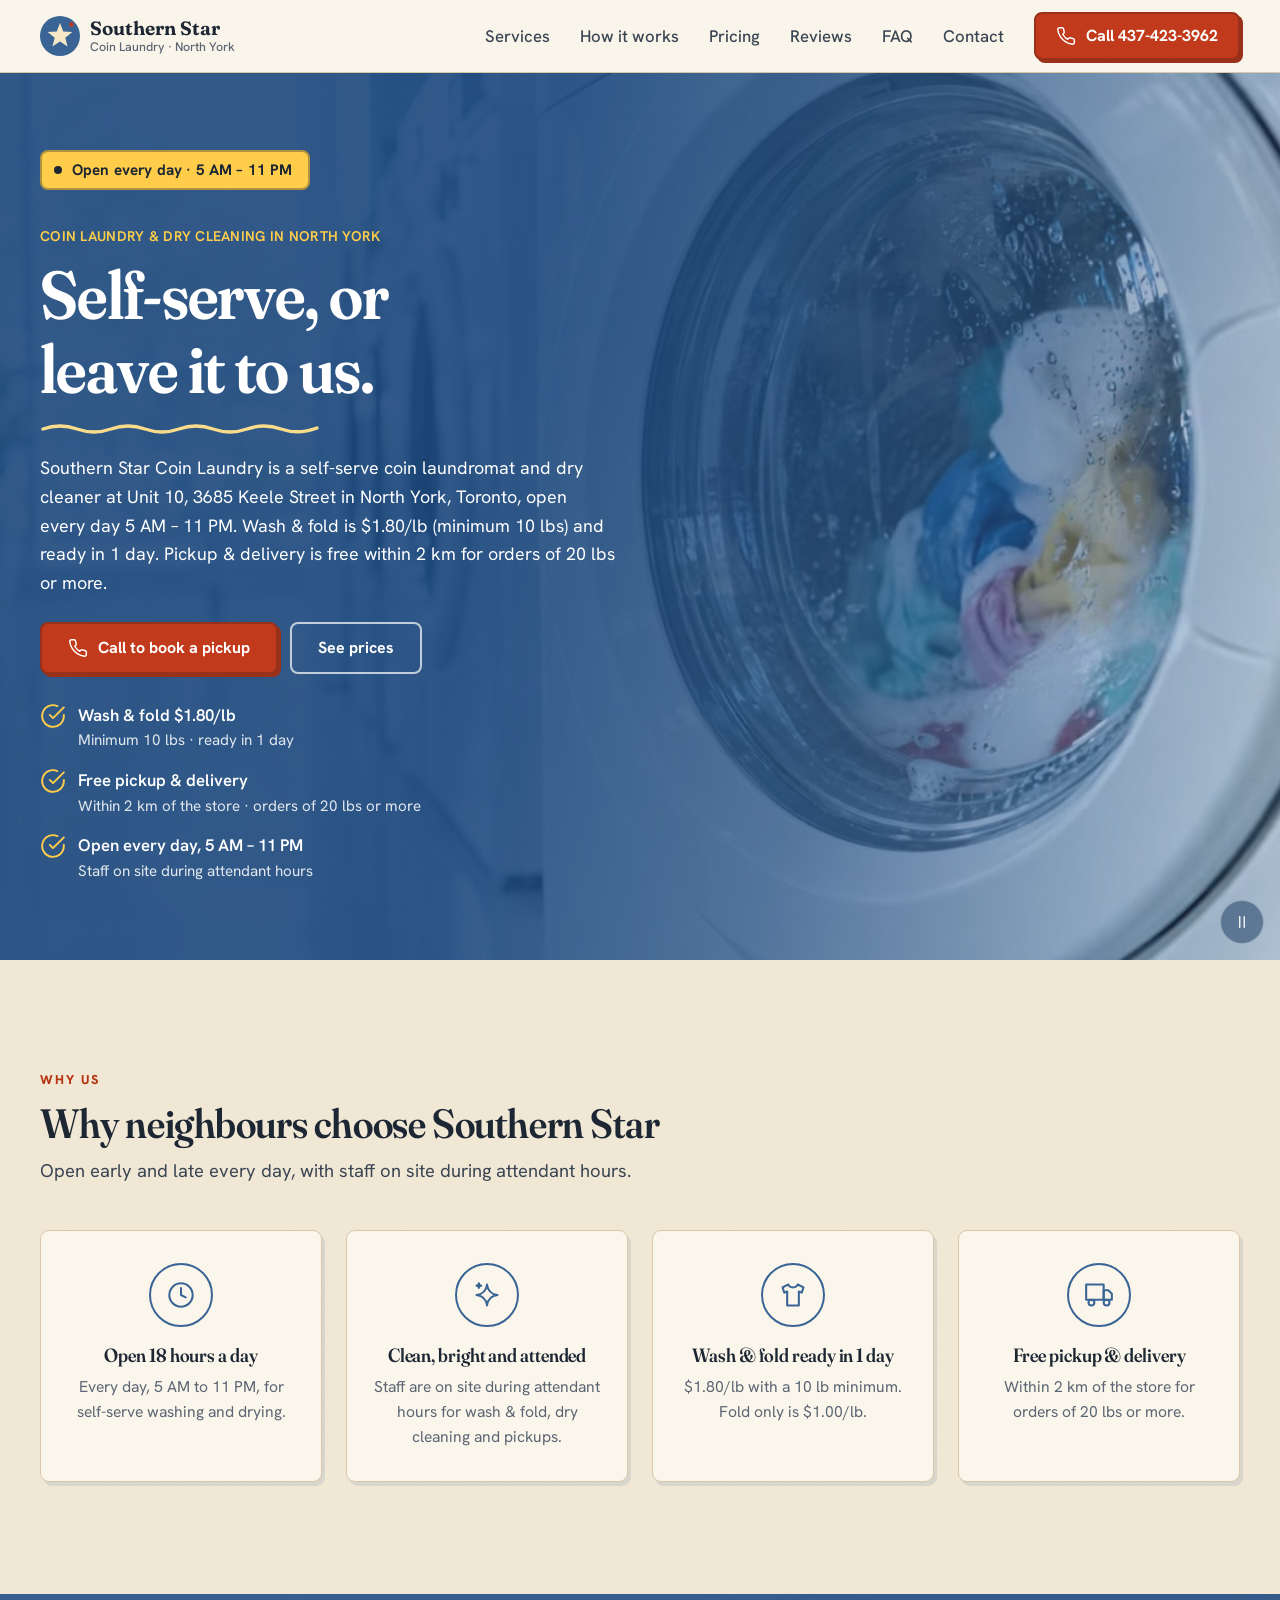
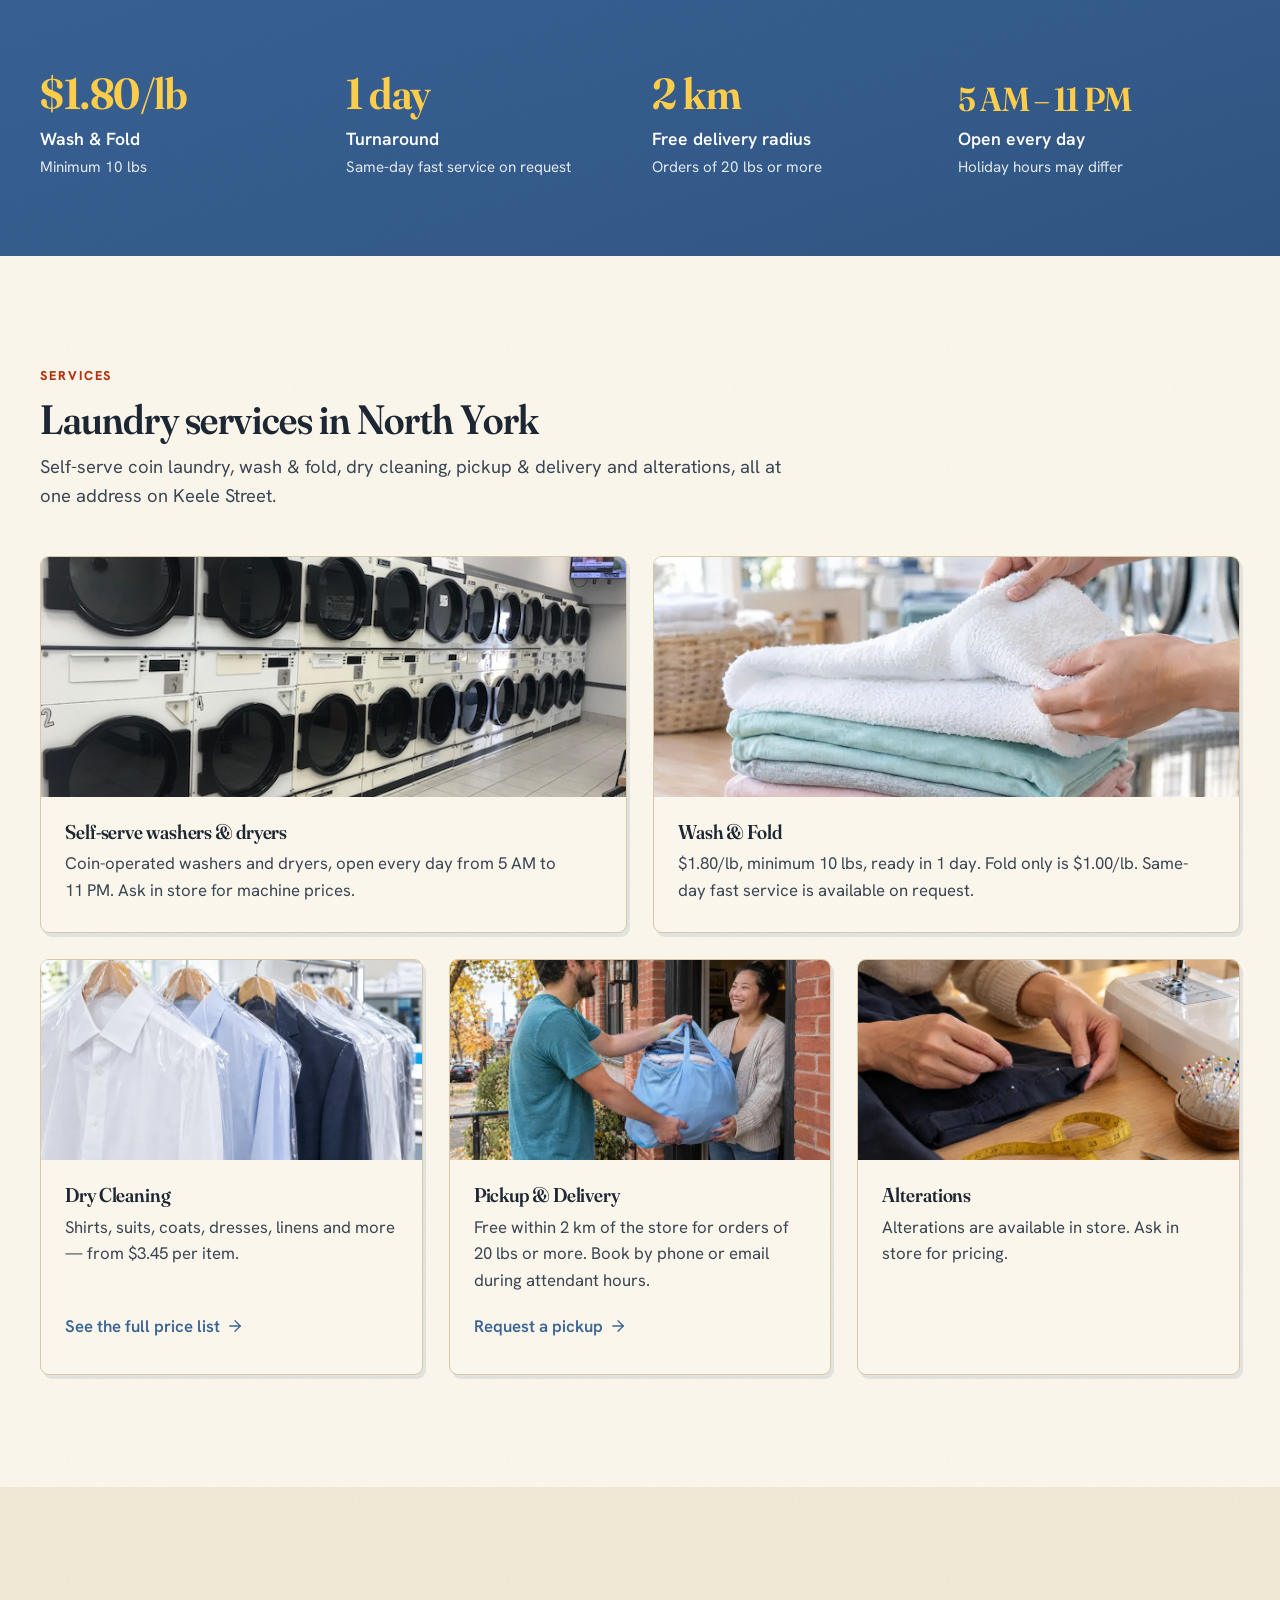
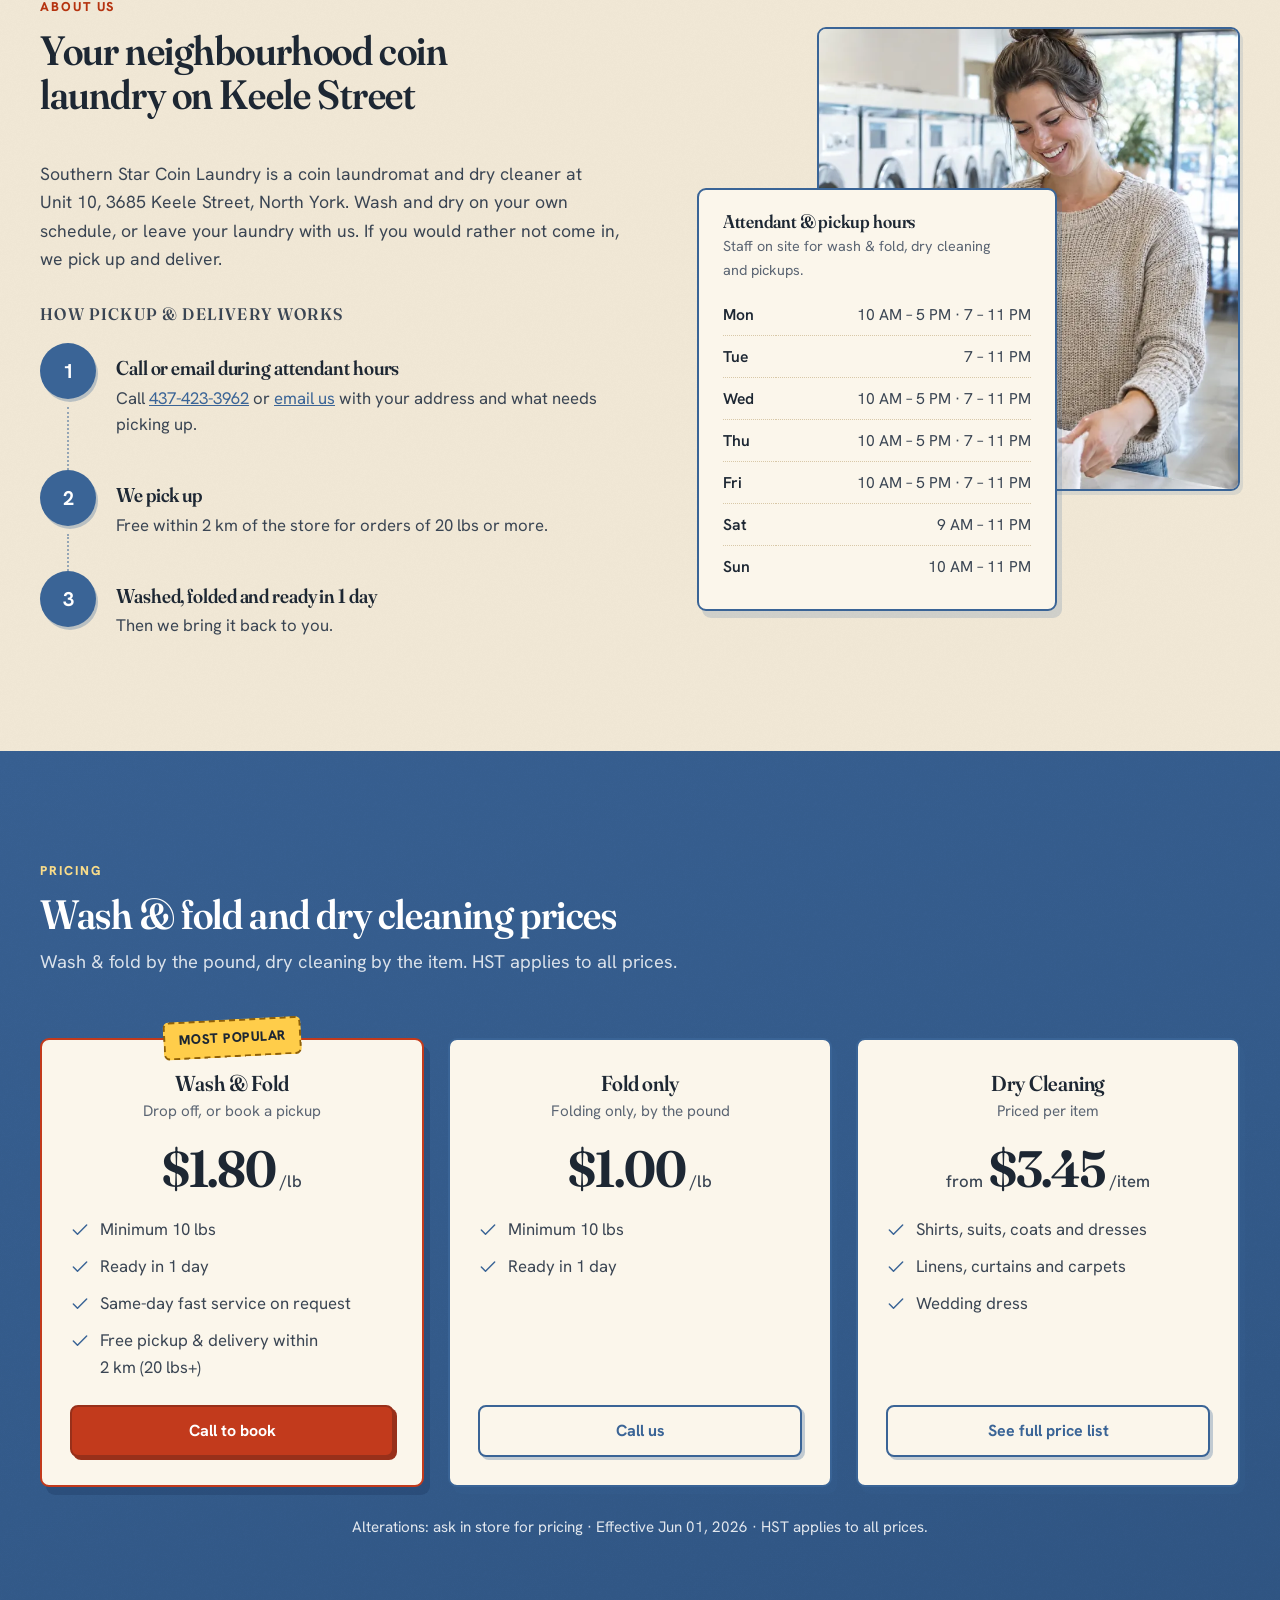
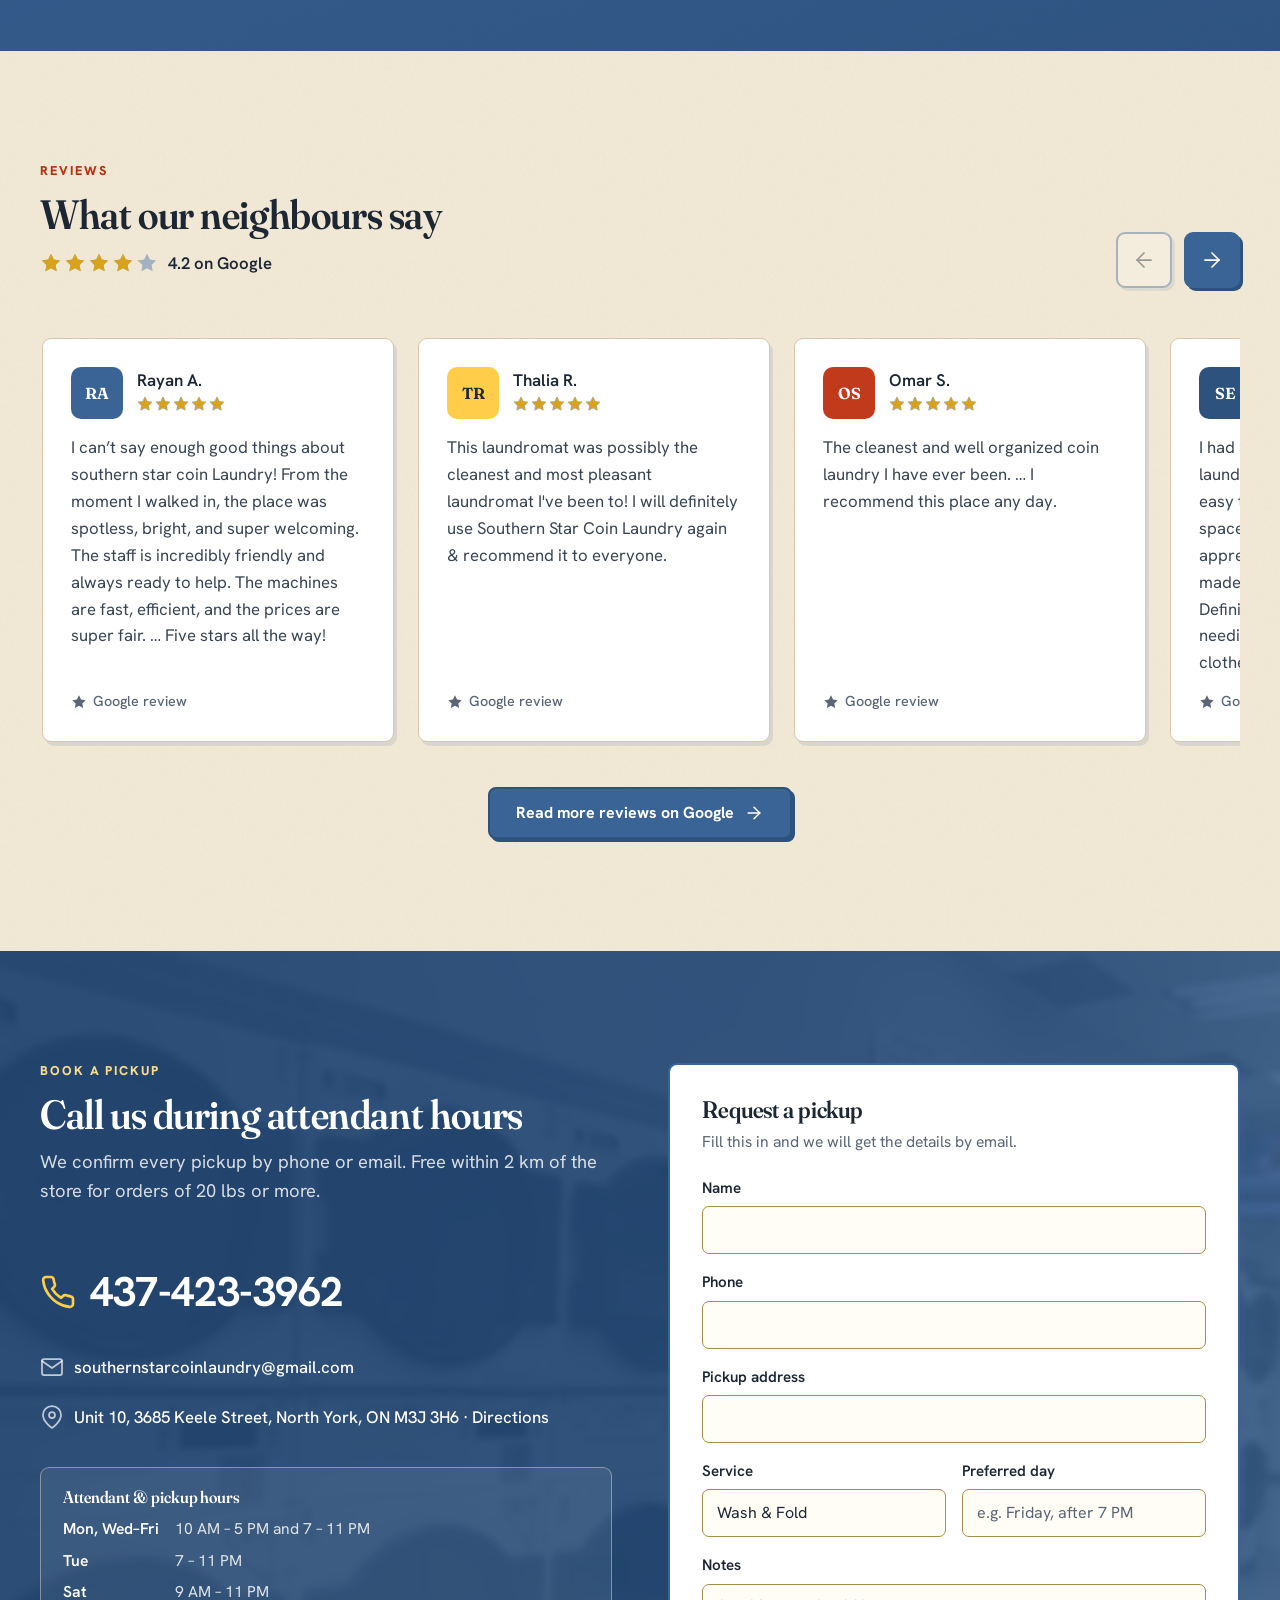
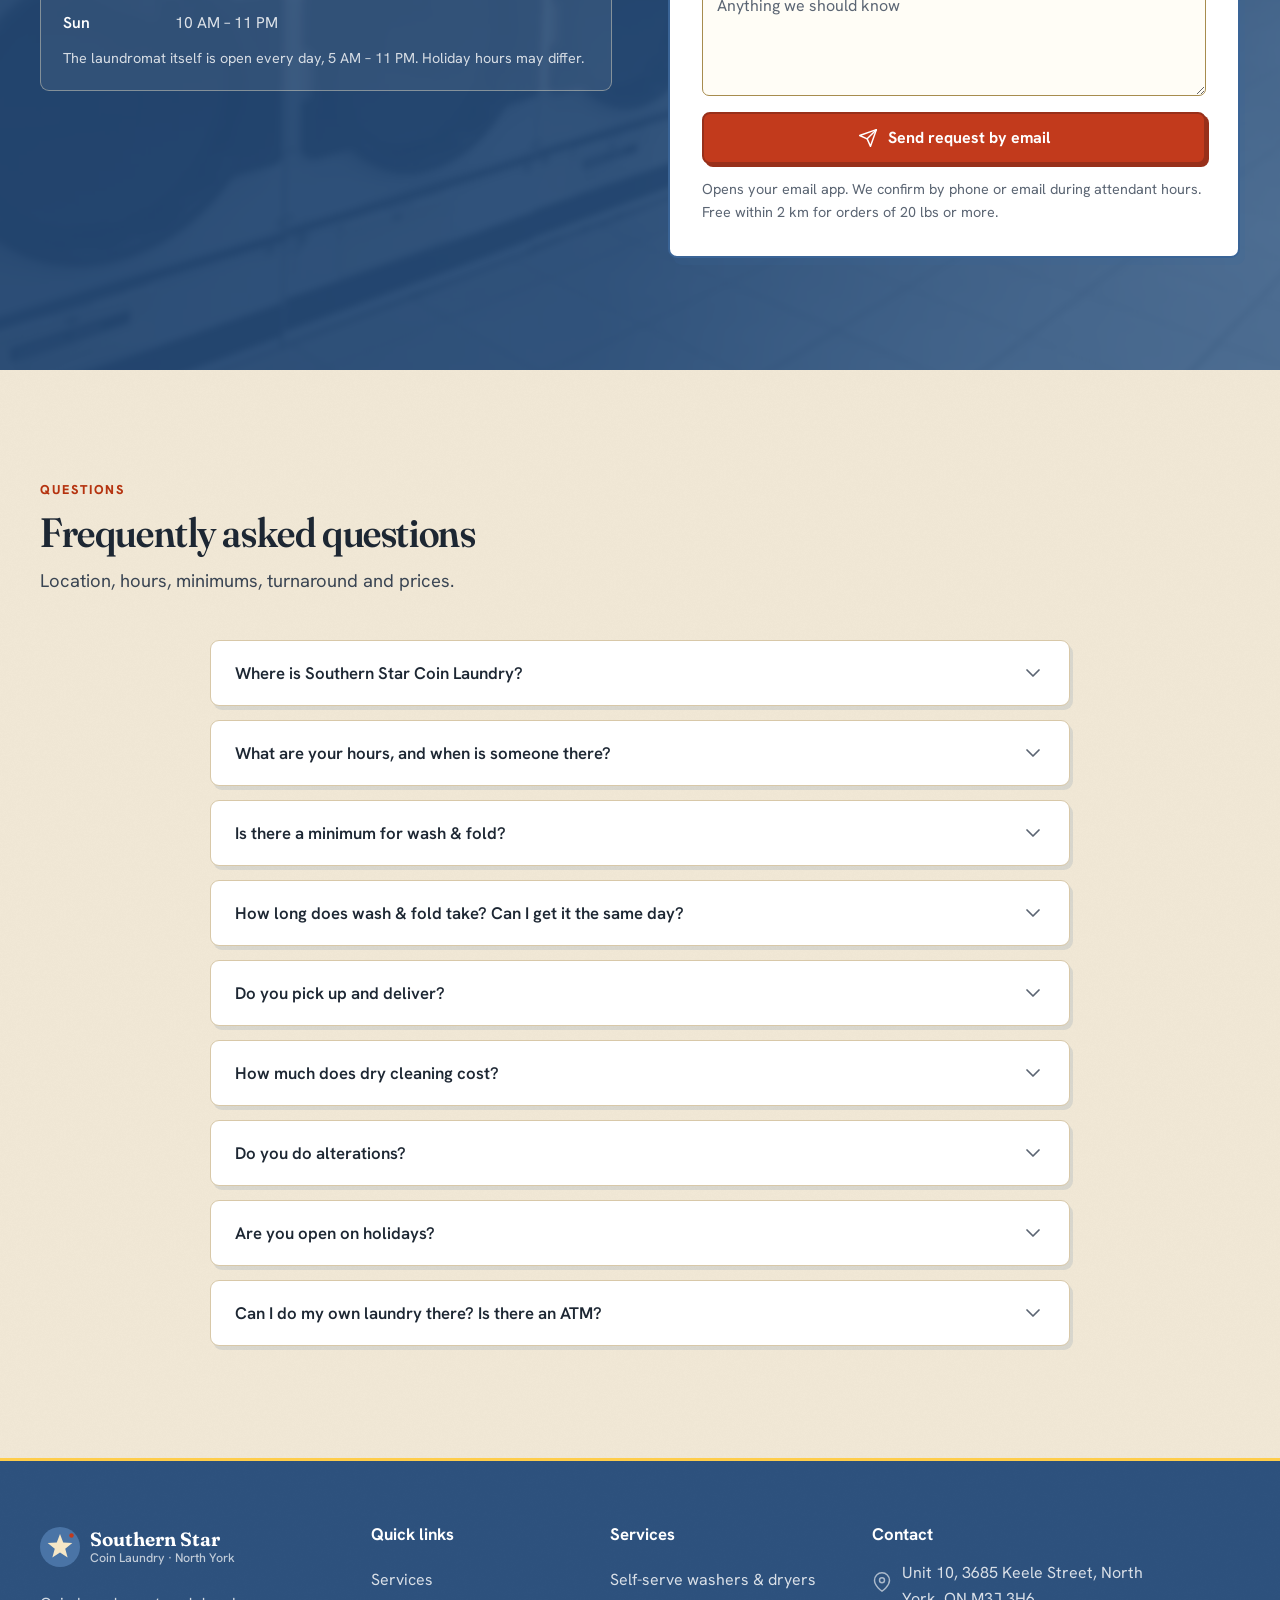
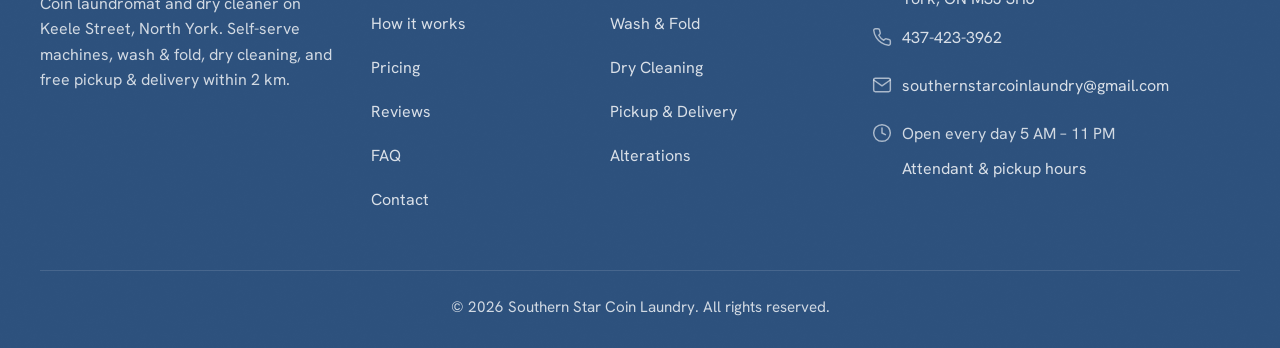
==== commit 48bbb315: "Recolour design C from bottle green to a light soft-denim blue MT and the site owner asked for desig" ====
--- a/index.html
+++ b/index.html
@@ -23,7 +23,7 @@
   <meta name="twitter:description" content="Coin laundry &amp; dry cleaner at 3685 Keele Street, North York. Open daily 5 AM–11 PM. Wash &amp; fold $1.80/lb, ready in 1 day. Free delivery within 2 km (20 lbs+).">
   <meta name="twitter:image" content="https://sscoinlaundry.vercel.app/img/og-cover.jpg">
   <meta name="twitter:image:alt" content="Laundry tumbling behind the glass door of a front-load washer">
-  <link rel="icon" href="data:image/svg+xml,%3Csvg xmlns='http://www.w3.org/2000/svg' viewBox='0 0 40 40'%3E%3Ccircle cx='20' cy='20' r='20' fill='%230E5236'/%3E%3Cpolygon fill='%23F6E7C6' points='20,7 23.23,15.55 32.36,15.98 25.23,21.7 27.64,30.52 20,25.5 12.36,30.52 14.77,21.7 7.64,15.98 16.77,15.55'/%3E%3Ccircle cx='31.5' cy='8.5' r='2.2' fill='%23C23A1C'/%3E%3C/svg%3E">
+  <link rel="icon" href="data:image/svg+xml,%3Csvg xmlns='http://www.w3.org/2000/svg' viewBox='0 0 40 40'%3E%3Ccircle cx='20' cy='20' r='20' fill='%233A6496'/%3E%3Cpolygon fill='%23F6E7C6' points='20,7 23.23,15.55 32.36,15.98 25.23,21.7 27.64,30.52 20,25.5 12.36,30.52 14.77,21.7 7.64,15.98 16.77,15.55'/%3E%3Ccircle cx='31.5' cy='8.5' r='2.2' fill='%23C23A1C'/%3E%3C/svg%3E">
   <link rel="preload" as="image" href="img/hero-washer-960.webp" type="image/webp" media="(max-width: 61.999em)">
   <link rel="preload" as="image" href="img/hero-washer-1920.webp" type="image/webp" media="(min-width: 62em)">
   <link rel="preload" href="fonts/fraunces-latin-full-normal.woff2" as="font" type="font/woff2" crossorigin>
@@ -359,7 +359,7 @@
   <header class="site-header">
     <div class="container nav">
       <a class="brand" href="index.html" aria-label="Southern Star Coin Laundry, home">
-        <svg class="brand__mark" viewBox="0 0 40 40" aria-hidden="true" focusable="false"><circle class="brand__disc" cx="20" cy="20" r="20" fill="#0E5236"/><polygon class="brand__star" fill="#F6E7C6" points="20,7 23.23,15.55 32.36,15.98 25.23,21.7 27.64,30.52 20,25.5 12.36,30.52 14.77,21.7 7.64,15.98 16.77,15.55"/><circle class="brand__dot" cx="31.5" cy="8.5" r="2.2" fill="#C23A1C"/></svg>
+        <svg class="brand__mark" viewBox="0 0 40 40" aria-hidden="true" focusable="false"><circle class="brand__disc" cx="20" cy="20" r="20" fill="#3A6496"/><polygon class="brand__star" fill="#F6E7C6" points="20,7 23.23,15.55 32.36,15.98 25.23,21.7 27.64,30.52 20,25.5 12.36,30.52 14.77,21.7 7.64,15.98 16.77,15.55"/><circle class="brand__dot" cx="31.5" cy="8.5" r="2.2" fill="#C23A1C"/></svg>
         <span class="brand__text">
           <span class="brand__name">Southern Star</span>
           <span class="brand__tag">Coin Laundry · North York</span>
@@ -972,7 +972,7 @@
       <div class="footer__grid">
         <div class="footer__brand">
           <a class="brand" href="index.html" aria-label="Southern Star Coin Laundry, home">
-            <svg class="brand__mark" viewBox="0 0 40 40" aria-hidden="true" focusable="false"><circle class="brand__disc" cx="20" cy="20" r="20" fill="#0E5236"/><polygon class="brand__star" fill="#F6E7C6" points="20,7 23.23,15.55 32.36,15.98 25.23,21.7 27.64,30.52 20,25.5 12.36,30.52 14.77,21.7 7.64,15.98 16.77,15.55"/><circle class="brand__dot" cx="31.5" cy="8.5" r="2.2" fill="#C23A1C"/></svg>
+            <svg class="brand__mark" viewBox="0 0 40 40" aria-hidden="true" focusable="false"><circle class="brand__disc" cx="20" cy="20" r="20" fill="#3A6496"/><polygon class="brand__star" fill="#F6E7C6" points="20,7 23.23,15.55 32.36,15.98 25.23,21.7 27.64,30.52 20,25.5 12.36,30.52 14.77,21.7 7.64,15.98 16.77,15.55"/><circle class="brand__dot" cx="31.5" cy="8.5" r="2.2" fill="#C23A1C"/></svg>
             <span class="brand__text">
               <span class="brand__name">Southern Star</span>
               <span class="brand__tag">Coin Laundry · North York</span>
--- a/css/site.css
+++ b/css/site.css
@@ -1373,10 +1373,13 @@
 
 /* ==========================================================================
    22. Direction C: "Neighbourhood signage"
-   Warm cream paper, one deep brand colour for the big fields (hero overlay,
+   Warm cream paper, one soft denim blue for the big fields (hero overlay,
    stats, pricing and booking bands, footer), a brick-red "open sign" for the
-   one action colour, and a sunflower-mustard spark (hero chip and kicker,
-   the wavy underline, checks, stat figures, stars, stamps).
+   one action colour, and a sunflower spark (hero chip and kicker, the wavy
+   underline, checks, stat figures, stars, stamps). The site owner chose
+   this design on Oct 26, 2026, in blue instead of its original bottle
+   green, and lighter than the steel blue before it: MT found the first
+   cobalt "too saturated" and the steel/navy "so dark".
    Display: Fraunces (variable: opsz, SOFT, WONK, wght). Text/UI: Hanken
    Grotesk. Small radii, hairline borders, hard offset "sign-board" shadows,
    printed uppercase section labels, a faint paper grain on the backgrounds.
@@ -1407,57 +1410,60 @@
 /* 1. Tokens. Contrast ratios are WCAG 2.x against the flat token colours.
    -------------------------------------------------------------------------- */
 :root {
-  /* Brand field (bottle green) */
-  --blue: #0E5236;          /* brand: links, icons, icon rings, step numbers, secondary buttons, selected tab, card borders. White on it 9.2:1; on cream 7.6:1 */
-  --blue-dark: #0A3F2A;     /* brand pressed / hover; the edge under brand buttons */
-  --blue-soft: #E7EFE3;     /* pale brand tint: light-button hover, note boxes, featured Wash & Fold box. Brand text on it 7.8:1 */
-  --aqua-deep: var(--blue); /* (name kept) icons on light tints */
-  --navy: #0C3123;          /* darkest field: footer, one review avatar */
-  --navy-deep: #0A2B1E;     /* behind the hero photo and the booking photo before they load */
-  --navy-mid: #0E4430;      /* (name kept, not used by this layer) */
-  --teal-end: #12573B;      /* (name kept, not used by this layer) */
-  --band-1: #0F4430;        /* dark bands (stats, pricing, booking, page heroes): lightest stop, top left. Also their flat fallback colour */
-  --band-2: #0C3B29;        /* dark bands: middle stop */
-  --band-3: #0A3123;        /* dark bands: darkest stop, bottom right */
+  /* Brand field (soft denim, light enough not to read dark, calm enough not to read loud) */
+  --blue: #3A6496;           /* brand: links, icons, icon rings, step numbers, secondary buttons, selected tab, card borders, logo disc. White on it 6.1:1; on cream 5.0:1, on paper 5.7:1 */
+  --blue-dark: #2E527E;      /* brand pressed / hover; the edge under brand buttons. White 8.0:1 */
+  --blue-soft: #E4ECF4;      /* pale denim tint: light-button hover, note boxes, featured Wash & Fold box. Brand on it 5.1:1 */
+  --aqua-deep: var(--blue);  /* (name kept) icons on light tints */
+  --navy: #2E527E;           /* footer (one calm step deeper than the bands), one review avatar. Footer text (78% white) 5.6:1, brand tag (70%) 4.9:1 */
+  --navy-deep: #2C4F7A;      /* behind the hero photo and the booking photo before they load */
+  --navy-mid: #345B8B;       /* (name kept, not used by this layer) */
+  --teal-end: #386092;       /* (name kept, not used by this layer) */
+  --band-1: #386092;         /* bands (stats, pricing, booking, page heroes): lightest stop, top left, and the flat fallback. White 6.45:1; 86% white notes 5.3:1; --aqua labels 4.8:1; stat figures (--amber, large) 4.3:1 */
+  --band-2: #345B8B;         /* bands: middle stop */
+  --band-3: #305583;         /* bands: darkest stop, bottom right */
   --dark-gradient: var(--grain), linear-gradient(162deg, var(--band-1) 0%, var(--band-2) 58%, var(--band-3) 100%), var(--band-1);
 
   /* Hero overlay over the washer photo / video. Desktop runs left to right:
-     dark under the text, lighter over the machine on the right */
-  --hero-shade-1: rgba(8, 38, 26, .93);    /* desktop, left edge (under the text) */
-  --hero-shade-2: rgba(10, 45, 31, .9);    /* desktop, 40% across */
-  --hero-shade-3: rgba(14, 61, 42, .74);   /* desktop, 64% across */
-  --hero-shade-4: rgba(16, 70, 48, .46);   /* desktop, right edge (the washer shows through) */
-  --hero-shade-phone-1: rgba(8, 38, 26, .9);   /* phones and tablets (text crosses the photo): top */
-  --hero-shade-phone-2: rgba(12, 52, 35, .9);  /* phones and tablets: bottom */
-  --hero-pause-bg: rgba(10, 43, 30, .55);       /* video pause button */
-  --hero-pause-bg-hover: rgba(10, 43, 30, .8);  /* video pause button, mouse hover */
-  --book-shade-1: rgba(8, 38, 26, .95);    /* booking band overlay over the shop photo, left */
-  --book-shade-2: rgba(13, 61, 42, .92);   /* booking band overlay, middle */
-  --book-shade-3: rgba(12, 72, 48, .92);   /* booking band overlay, right */
+     deep under the text, a light 22% veil over the machine on the right.
+     The photo's left side is bright, so these print lighter than they read
+     here. Measured over the still and 5 video frames at 320-1440 px: white
+     lead >= 6.1:1, kicker >= 4.6:1, checklist notes >= 5.4:1 */
+  --hero-shade-1: rgba(29, 72, 124, .9); /* desktop, left edge (under the text) */
+  --hero-shade-2: rgba(27, 71, 124, .9); /* desktop, 40% across */
+  --hero-shade-3: rgba(40, 82, 132, .74); /* desktop, 64% across (still covers the lead's right end) */
+  --hero-shade-4: rgba(90, 132, 178, .22); /* desktop, right edge: light and airy, the washer shows */
+  --hero-shade-phone-1: rgba(29, 73, 126, .9); /* phones and tablets: top */
+  --hero-shade-phone-2: rgba(29, 74, 128, .89); /* phones and tablets: bottom */
+  --hero-pause-bg: rgba(36, 66, 104, .55); /* video pause button */
+  --hero-pause-bg-hover: rgba(36, 66, 104, .8); /* video pause button, mouse hover */
+  --book-shade-1: rgba(30, 68, 116, .95); /* booking band over the shop photo, left (under the text) */
+  --book-shade-2: rgba(33, 73, 123, .93); /* middle */
+  --book-shade-3: rgba(58, 100, 150, .86); /* right, under the form card: the dryers show through */
 
   /* Ink and paper */
-  --ink: #20281E;           /* headings, dark labels, chip text: 14:1 on cream */
-  --text: #3B463A;          /* body text: 9.2:1 on paper, 8.1:1 on cream */
-  --muted: #5C6657;         /* secondary text: 5.6:1 on paper, 4.9:1 on cream */
+  --ink: #1D2733;            /* blue-black: headings, dark labels, chip text. 12.4:1 on cream */
+  --text: #3A4553;           /* slate body text: 8.0:1 on cream, 9.0:1 on paper */
+  --muted: #5B6573;          /* secondary text: 4.85:1 on cream, 5.5:1 on paper */
   --bg: #F1E8D6;            /* cream: page bands, note boxes, menu-button fill */
   --card: #FBF6EB;          /* paper: body, white sections, cards, header */
   --line: #D8C8A8;          /* tan hairline: card borders, dotted rows */
   --field-bg: #FFFDF6;      /* form fields */
   --field-line: #A78C4E;    /* form field borders: 3.2:1 on the white form card */
 
-  /* Spark (sunflower mustard) */
-  --amber: #E3A008;         /* hero chip and kicker, checks, stat figures, stars, stamps, footer rule. Ink on it 6.7:1; on the dark bands >= 4.9:1 */
-  --amber-dark: #B87B06;    /* (name kept, not used by this layer) */
-  --aqua: #F2C14E;          /* (name kept) lighter mustard for small text on the dark bands (Pricing / Book a pickup labels) and the wavy underline: 6.6:1 */
-  --stamp-line: #8A5A06;    /* dashed edge of the "Most popular" and "Special" stamps */
-  --star-empty: #C9D9DD;    /* unfilled part of the rating stars */
+  /* Spark (sunflower: C's mustard is too dark to read on a lighter blue) */
+  --amber: #FFCD4A;          /* hero chip and kicker, checks, stat figures, stamps, footer rule. Ink on it 10.1:1 */
+  --amber-dark: #D9A21C;     /* rating stars on paper (C's mustard weight, 2.1:1 on paper; "4.2 on Google" carries the rating in text) */
+  --aqua: #F9DC8A;           /* pale butter: small labels on the bands and the wavy underline. 4.8:1 on --band-1 */
+  --stamp-line: #8F6008;     /* dashed edge of the "Most popular" and "Special" stamps */
+  --star-empty: #A3B1C1;     /* unfilled part of the rating stars (2.0:1 on paper, darker than the gold fill so the 4.2 reads) */
 
   /* Action (brick-red "open sign") */
   --cta: #C23A1C;           /* the one action colour (Call / Book / Send): white label 5.4:1; logo dot */
   --cta-hover: #A6300F;     /* action, mouse hover: white 6.9:1 */
   --cta-deep: #A8341A;      /* action-family icons on light tints */
-  --cta-edge: #7E2410;      /* border and hard "painted edge" under the action buttons */
-  --cta-edge-hover: #6A1D0C;/* the same edge on mouse hover */
+  --cta-edge: #98301A;       /* border and hard edge under the action buttons (was #7E2410) */
+  --cta-edge-hover: #82280F; /* the same edge on mouse hover */
   --cta-tint: #F8E7DD;      /* "Special" price row background */
   --label: #B5330F;         /* printed section labels and price-list group names on light: 5.0:1 on cream */
 
@@ -1467,25 +1473,25 @@
   --logo-dot: var(--cta);     /* small dot at the logo's top right */
 
   /* Photo fallbacks (shown only while a photo loads or if it fails) */
-  --tint-brand-1: #E7EFE3;  /* brand tint, light (service card / How-it-works photo boxes) */
-  --tint-brand-2: #D3E2CF;  /* brand tint, dark */
+  --tint-brand-1: #E4ECF4;   /* brand tint, light (service card / How-it-works photo boxes) */
+  --tint-brand-2: #CEDCEB;   /* brand tint, dark */
   --tint-paper-1: #F3EAD6;  /* paper tint, light */
   --tint-paper-2: #E8D9B6;  /* paper tint, dark */
   --tint-cta-1: #F6E0D5;    /* brick tint, light */
   --tint-cta-2: #EFC9B6;    /* brick tint, dark */
 
   /* Hard "sign-board" shadows and see-through edges */
-  --shadow: 3px 4px 0 rgba(20, 40, 30, .11);        /* cards */
-  --shadow-lg: 5px 7px 0 rgba(20, 40, 30, .17);     /* framed cards: hours, form, price boards, Wash & Fold */
-  --shadow-hover: 5px 8px 0 rgba(20, 40, 30, .14);  /* cards lifting on mouse hover */
-  --shadow-featured: 6px 8px 0 rgba(194, 58, 28, .22); /* featured price board (brick tinted) */
-  --shadow-num: 2px 3px 0 rgba(10, 43, 30, .25);    /* How-it-works step numbers */
-  --menu-shadow: 0 24px 40px rgba(20, 40, 30, .14); /* phone menu panel */
-  --edge-brand: rgba(14, 82, 54, .28);       /* edge under outline buttons on paper */
-  --edge-brand-soft: rgba(14, 82, 54, .25);  /* edge under the light review arrow */
-  --rule-brand: rgba(14, 82, 54, .45);       /* dotted line between the How-it-works steps */
-  --chip-line: rgba(32, 40, 30, .5);         /* hero chip border */
-  --hours-line: rgba(246, 231, 198, .35);    /* rim of the hours box on the booking band */
+  --shadow: 3px 4px 0 rgba(58, 100, 150, .13); /* cards */
+  --shadow-lg: 5px 7px 0 rgba(58, 100, 150, .18); /* framed cards: hours, form, price boards, Wash & Fold */
+  --shadow-hover: 5px 8px 0 rgba(58, 100, 150, .16); /* cards lifting on mouse hover */
+  --shadow-featured: 6px 8px 0 rgba(24, 52, 90, .3); /* featured price board: it sits on the denim band, where a brick or light-blue tint disappears */
+  --shadow-num: 2px 3px 0 rgba(58, 100, 150, .3); /* How-it-works step numbers */
+  --menu-shadow: 0 24px 40px rgba(46, 82, 126, .14); /* phone menu panel */
+  --edge-brand: rgba(58, 100, 150, .3); /* edge under outline buttons on paper */
+  --edge-brand-soft: rgba(58, 100, 150, .26); /* edge under the light review arrow */
+  --rule-brand: rgba(58, 100, 150, .5); /* dotted line between the How-it-works steps */
+  --chip-line: rgba(29, 39, 51, .35); /* hero chip border */
+  --hours-line: rgba(255, 240, 205, .4); /* rim of the hours box on the booking band */
 
   /* Paper grain: the design's speckle (its 5% multiply overlay, without the
      overlay's flat 2.5% darkening), laid over section backgrounds as a layer */
@@ -1497,6 +1503,7 @@
   --pill: 8px;              /* no full pills: tags and slab buttons */
   --font: "Hanken Grotesk", system-ui, -apple-system, "Segoe UI", Roboto, sans-serif;
   --font-serif: "Fraunces", Georgia, "Times New Roman", serif;
+  --logo-disc-footer: #4A74A6; /* footer logo badge: a lighter denim so it stands off the footer (1.65:1; C's green had 1.5:1); cream star on it 3.95:1 */
 }
 
 /* 2. Paper base and grain
@@ -1569,7 +1576,7 @@
 }
 .btn--call { border-radius: var(--pill); }
 
-/* 7. Hero: washer photo / video full-bleed under a brand overlay, mustard
+/* 7. Hero: washer photo / video full-bleed under a brand overlay, sunflower
    spark, wavy underline under the headline. No floating cards.
    -------------------------------------------------------------------------- */
 .hero__bg::after {
@@ -1625,7 +1632,7 @@
   color: var(--blue);
 }
 
-/* 9. Stats band: flat brand field, mustard figures
+/* 9. Stats band: flat brand field, sunflower figures
    -------------------------------------------------------------------------- */
 .stat__value {
   color: var(--amber);
@@ -1695,7 +1702,7 @@
   transform: translate(-50%, -55%) rotate(-3deg);
 }
 
-/* 13. Reviews: flat cards, brand / mustard / brick avatars, slab arrows
+/* 13. Reviews: flat cards, brand / sunflower / brick avatars, slab arrows
    -------------------------------------------------------------------------- */
 .review-card { border: 1.5px solid var(--line); border-radius: var(--radius); box-shadow: var(--shadow); }
 .avatar {
@@ -1743,7 +1750,7 @@
 .faq { border: 1.5px solid var(--line); border-radius: var(--radius); box-shadow: var(--shadow); }
 .faq summary, .faq summary:focus-visible { border-radius: var(--radius); }
 
-/* 16. Footer: deep signboard with a mustard top rule
+/* 16. Footer: deep signboard with a sunflower top rule
    -------------------------------------------------------------------------- */
 .site-footer { background: var(--grain), var(--navy); border-top: 3px solid var(--amber); }
 
@@ -1793,3 +1800,17 @@
   .circle-btn--light:hover:not(:disabled) { background: var(--blue-soft); }
   .tabs__tab:hover:not([aria-selected="true"]) { border-color: var(--blue); color: var(--blue); }
 }
+
+/* Rules the blue palette needs (a token cannot reach them)
+   -------------------------------------------------------------------------- */
+/* Hero lead: 88% white in site.css. Full white lets the hero overlay sit
+   lighter while the lead keeps >= 6:1 (at 88% it would be ~5.4:1). */
+.hero__lead { color: #fff; }
+/* Small white notes on the bands and in the hero: 76-78% white in
+   site.css; 86% gives them margin (stat notes 5.3:1 on --band-1, hero
+   checklist notes >= 5.4:1 over every frame). */
+.stat__note, .checklist small { color: rgba(255, 255, 255, .86); }
+/* Rating stars on paper: deeper gold (sunflower is 1.4:1 on paper) */
+.stars__fill { color: var(--amber-dark); }
+/* Footer logo badge: the brand disc is only 1.3:1 against the footer */
+.site-footer .brand__disc { fill: var(--logo-disc-footer); }
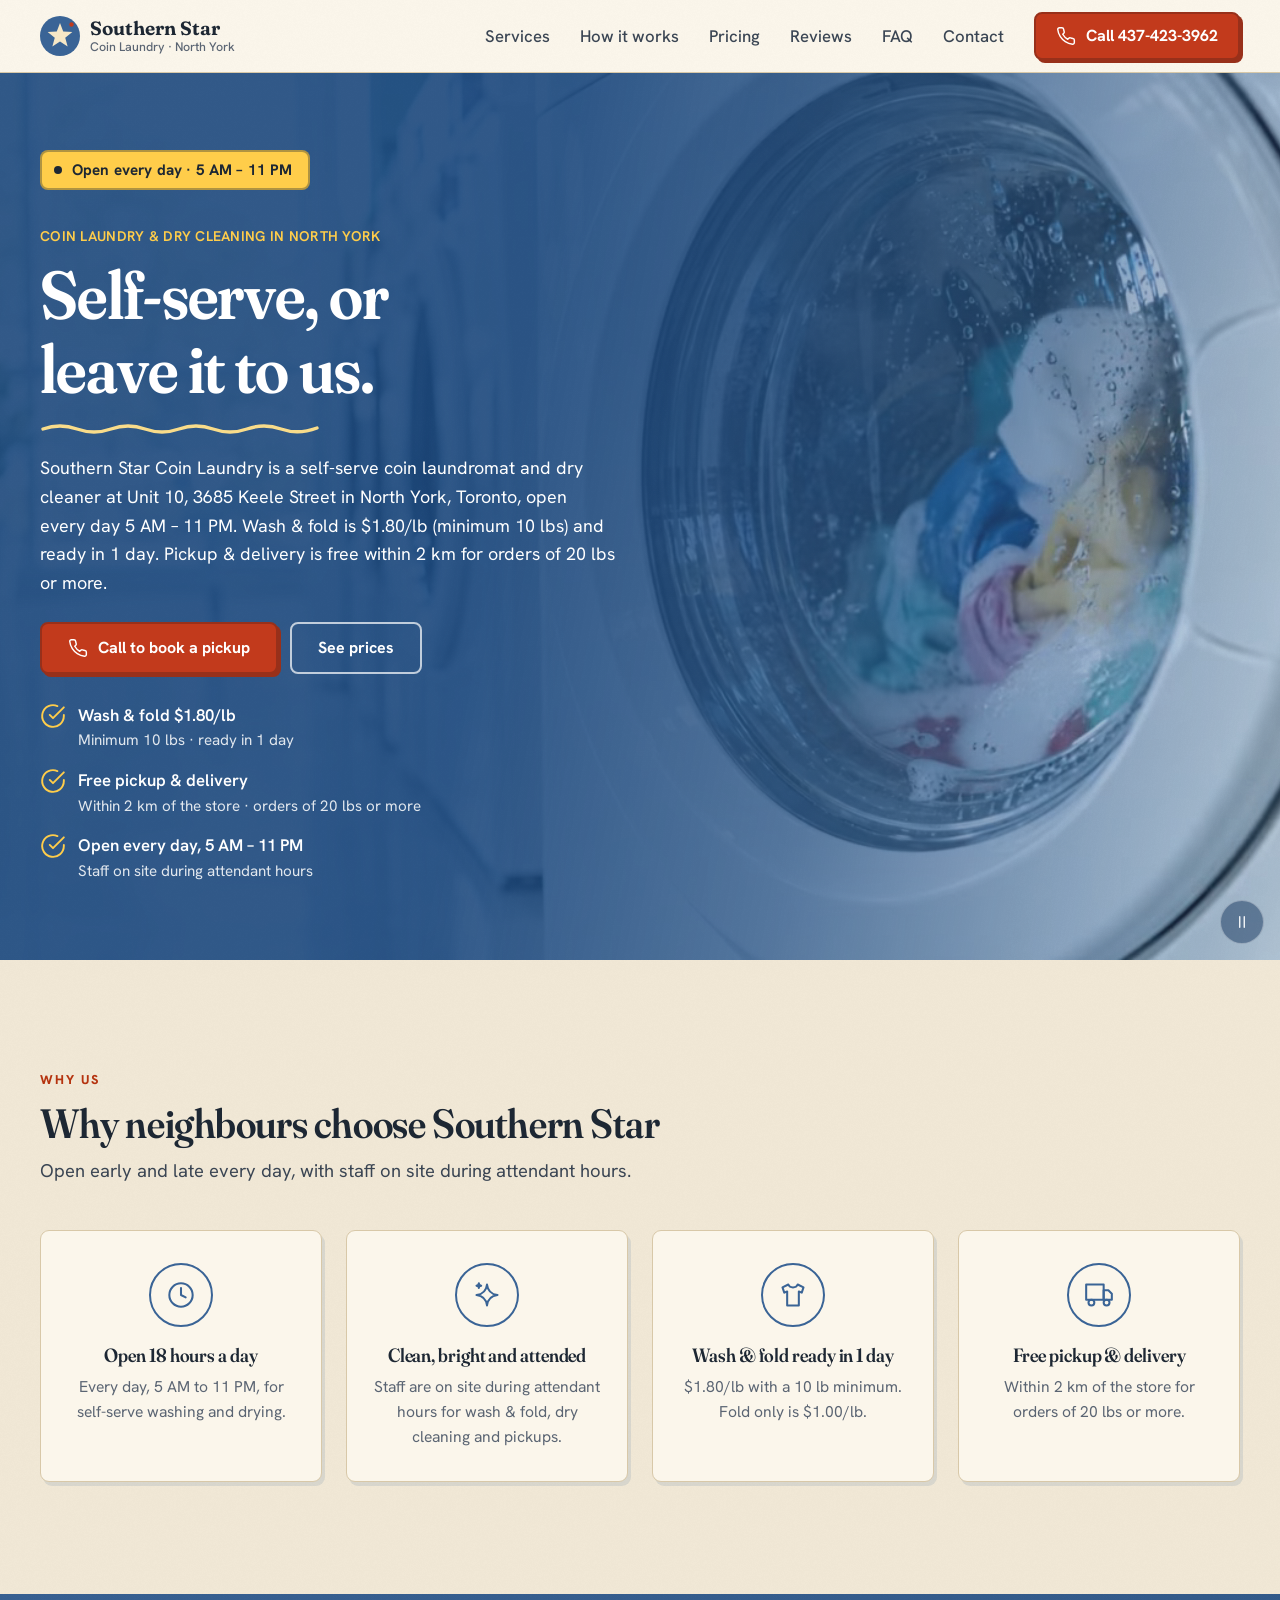
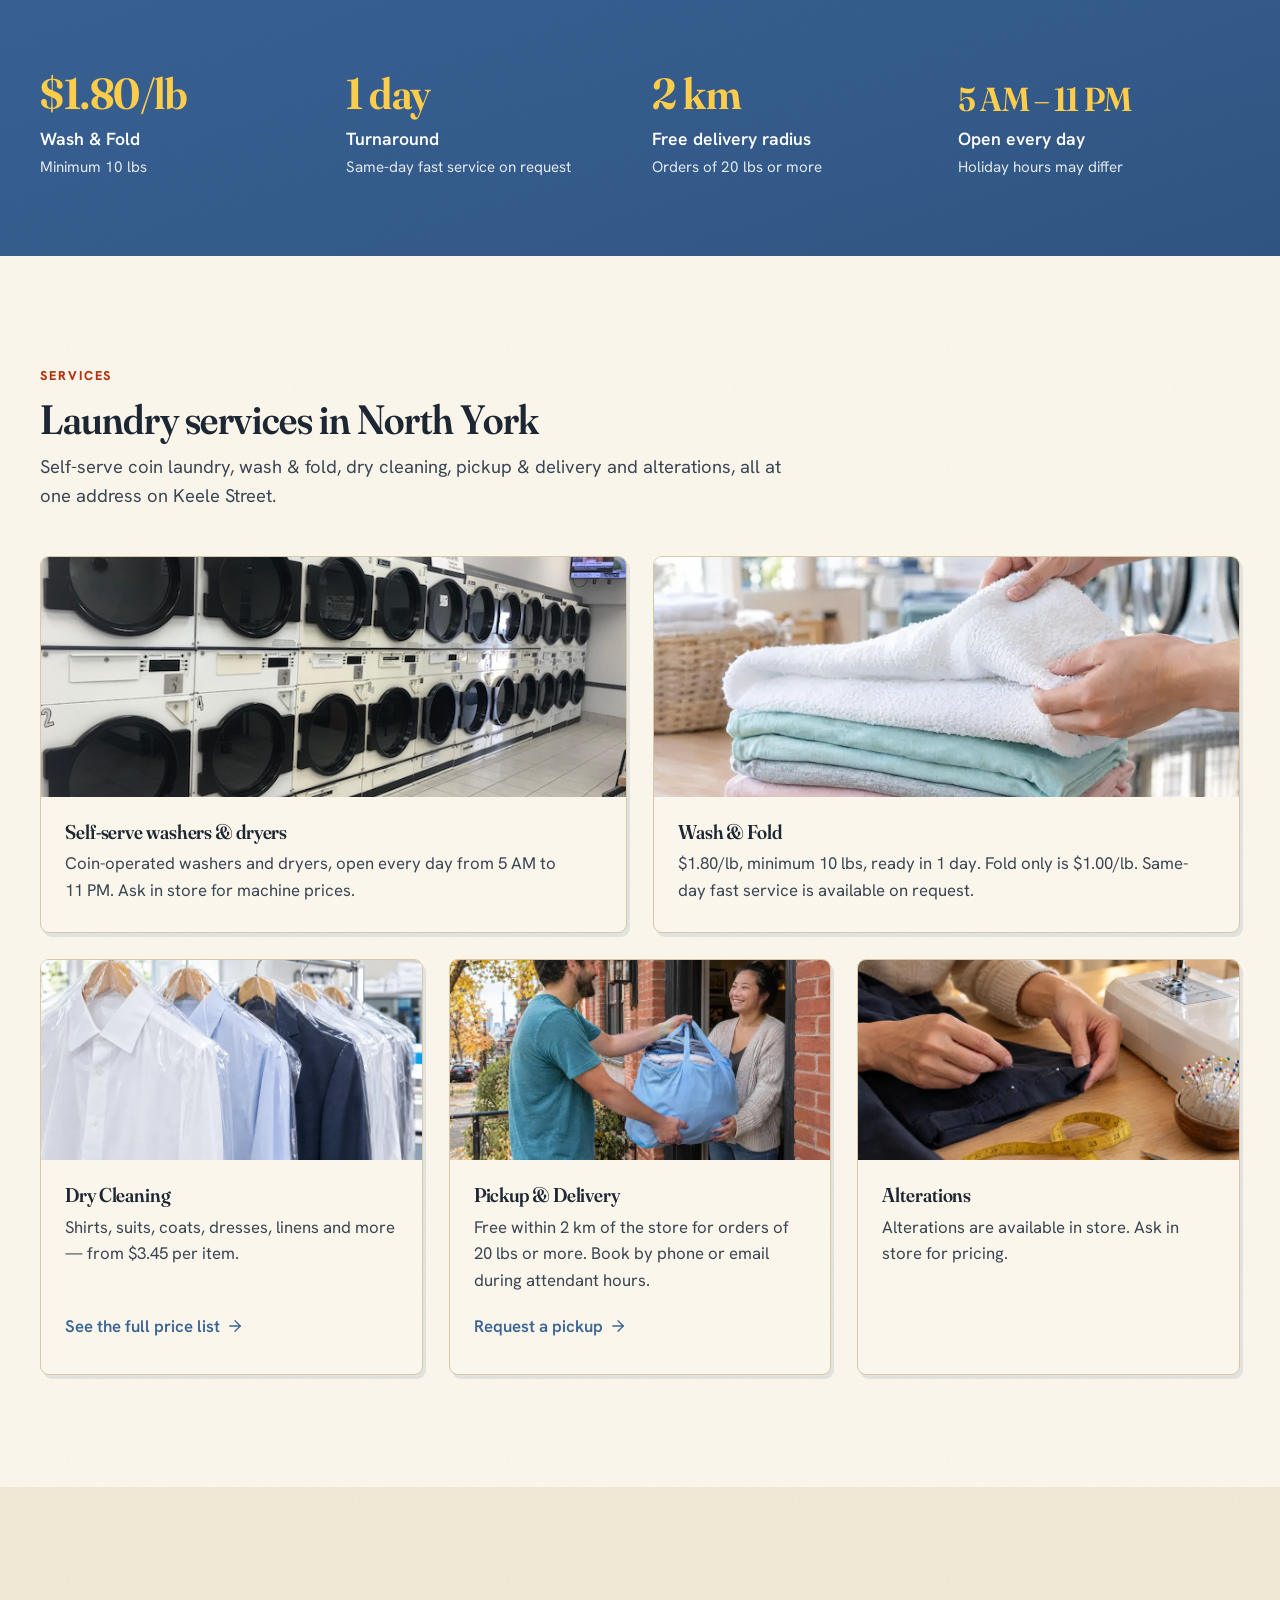
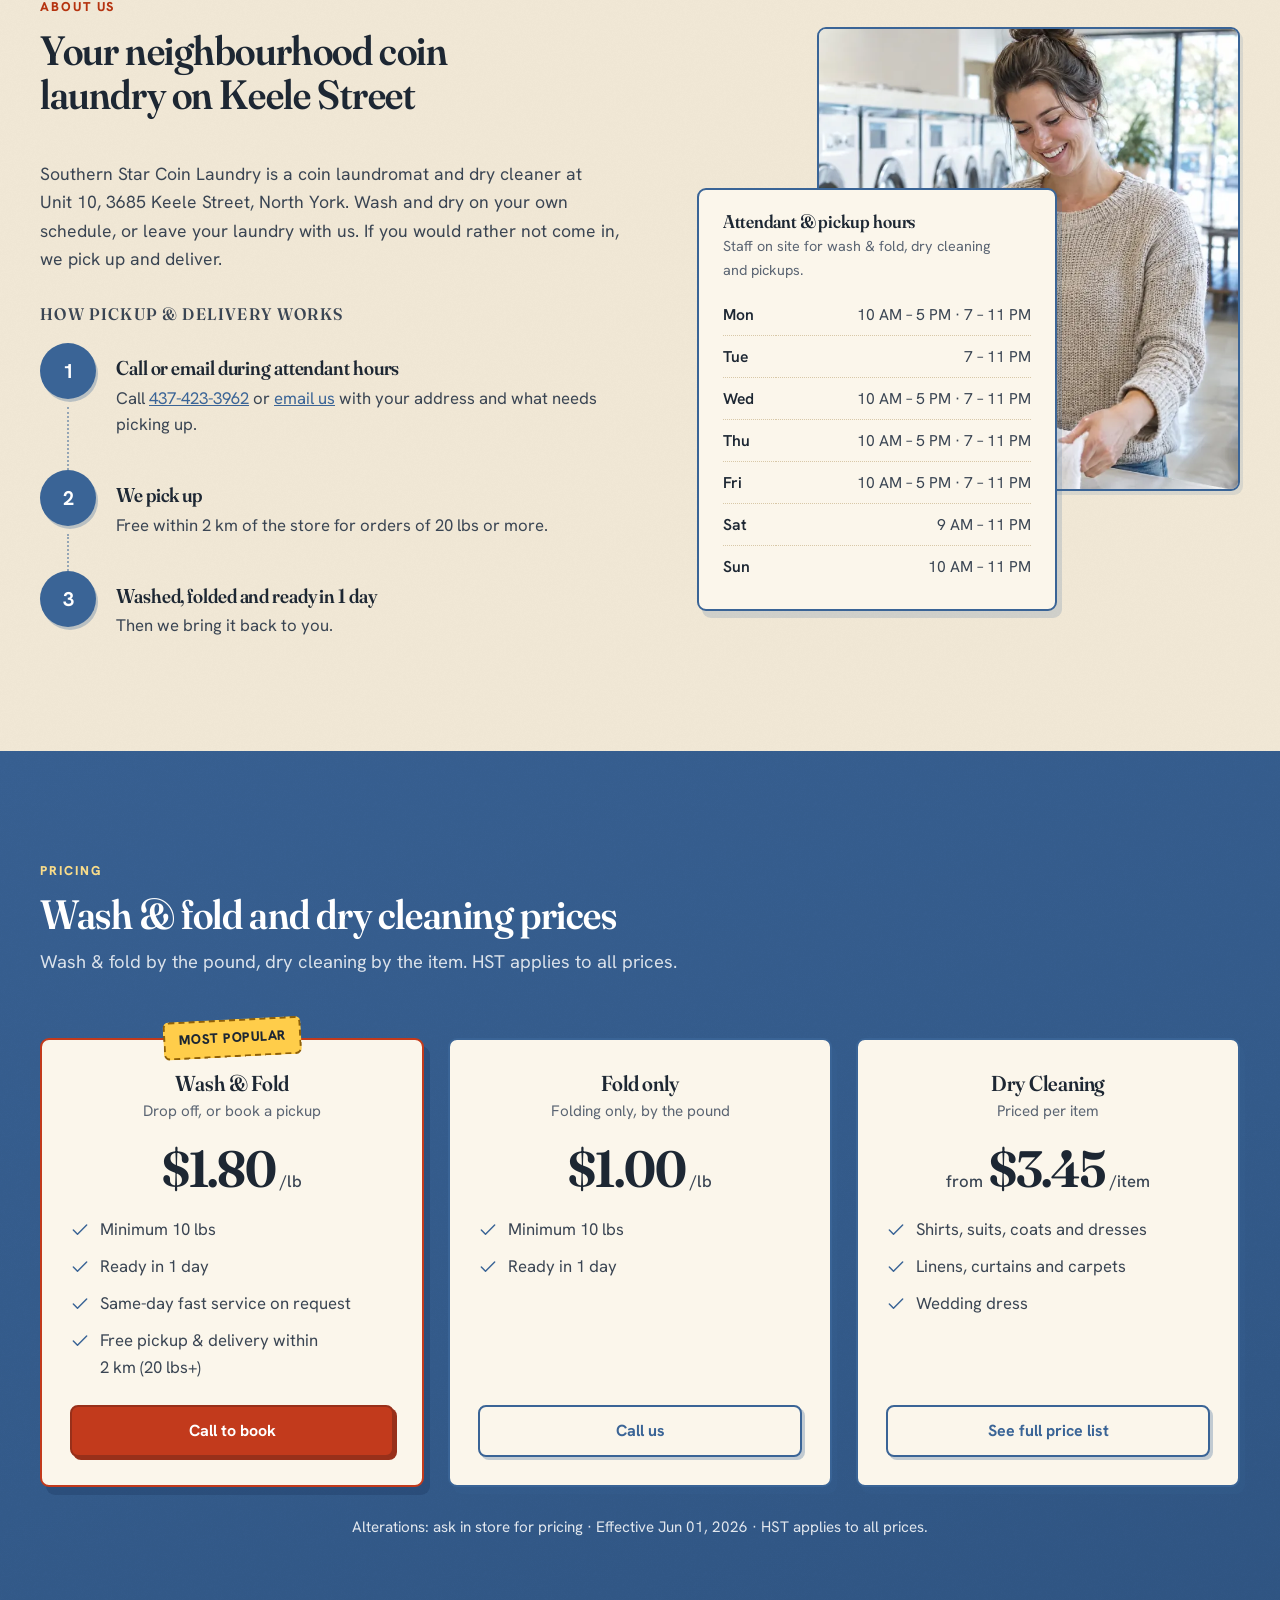
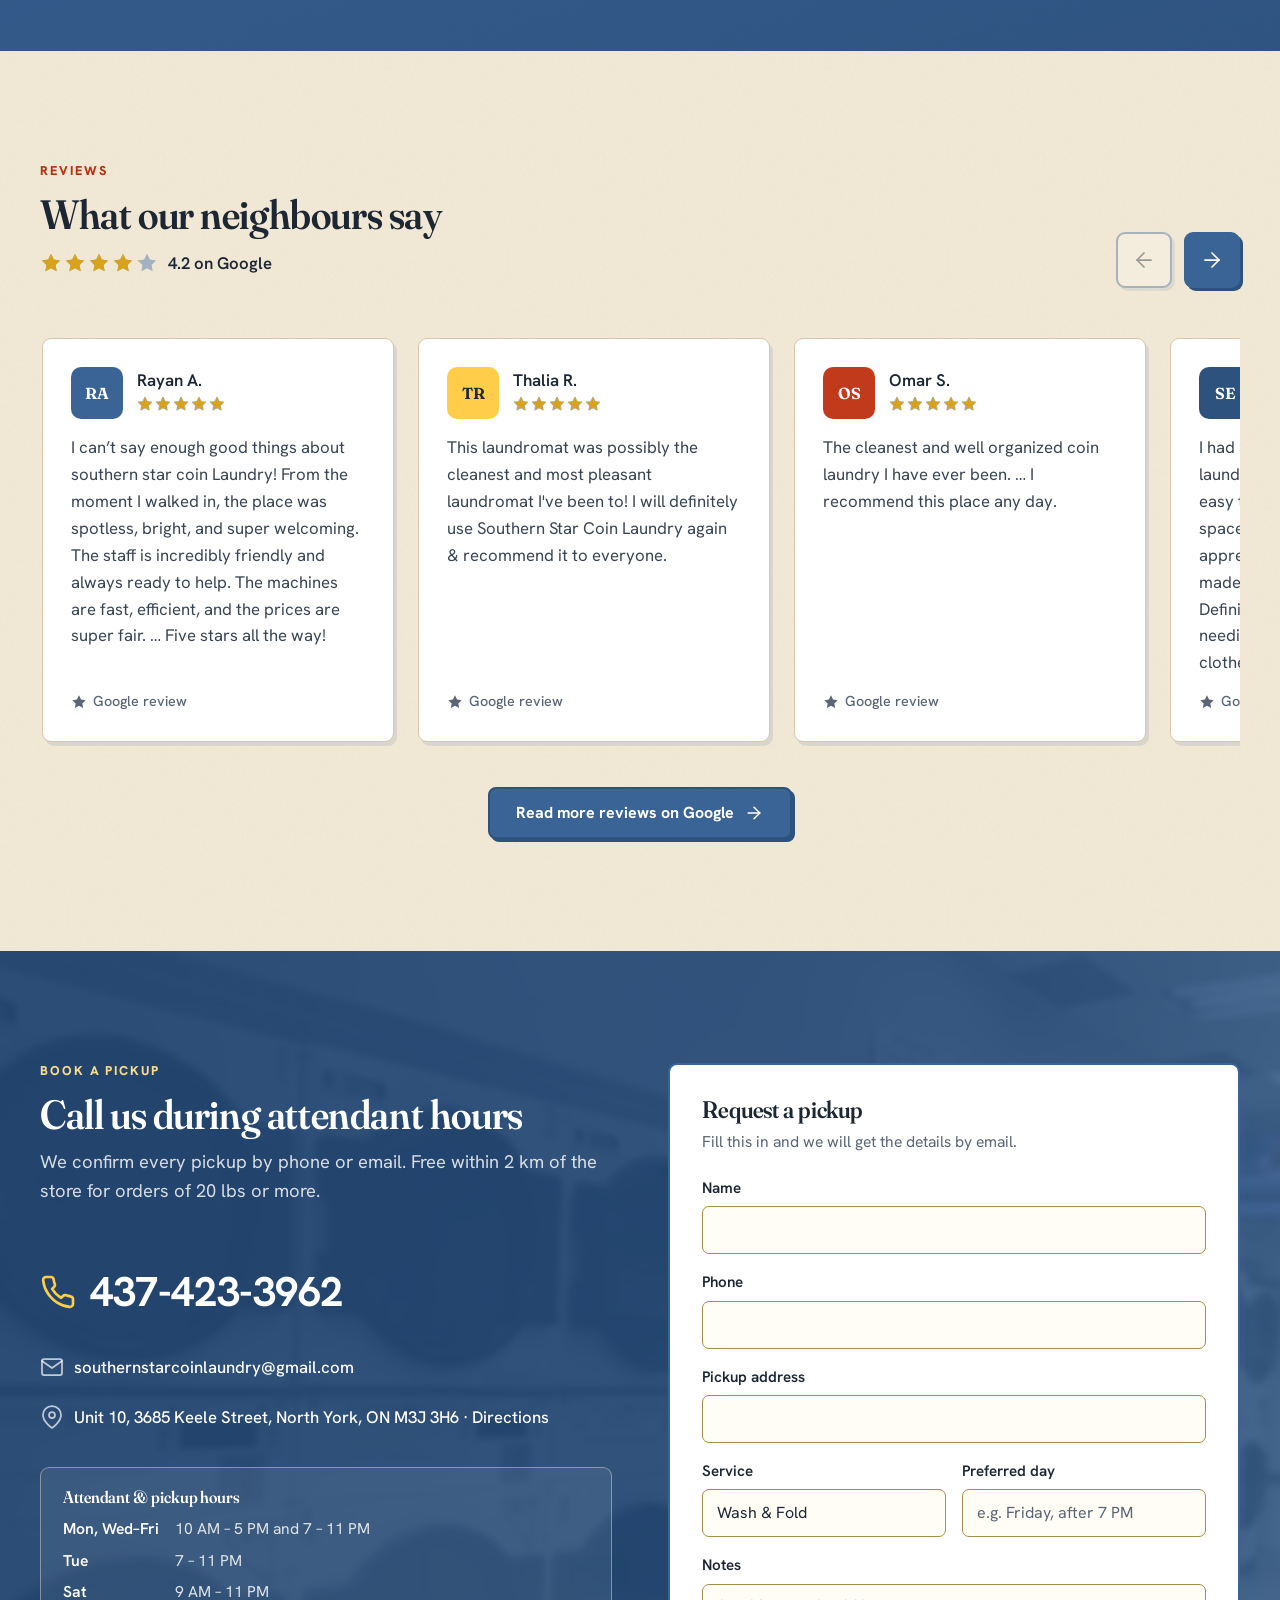
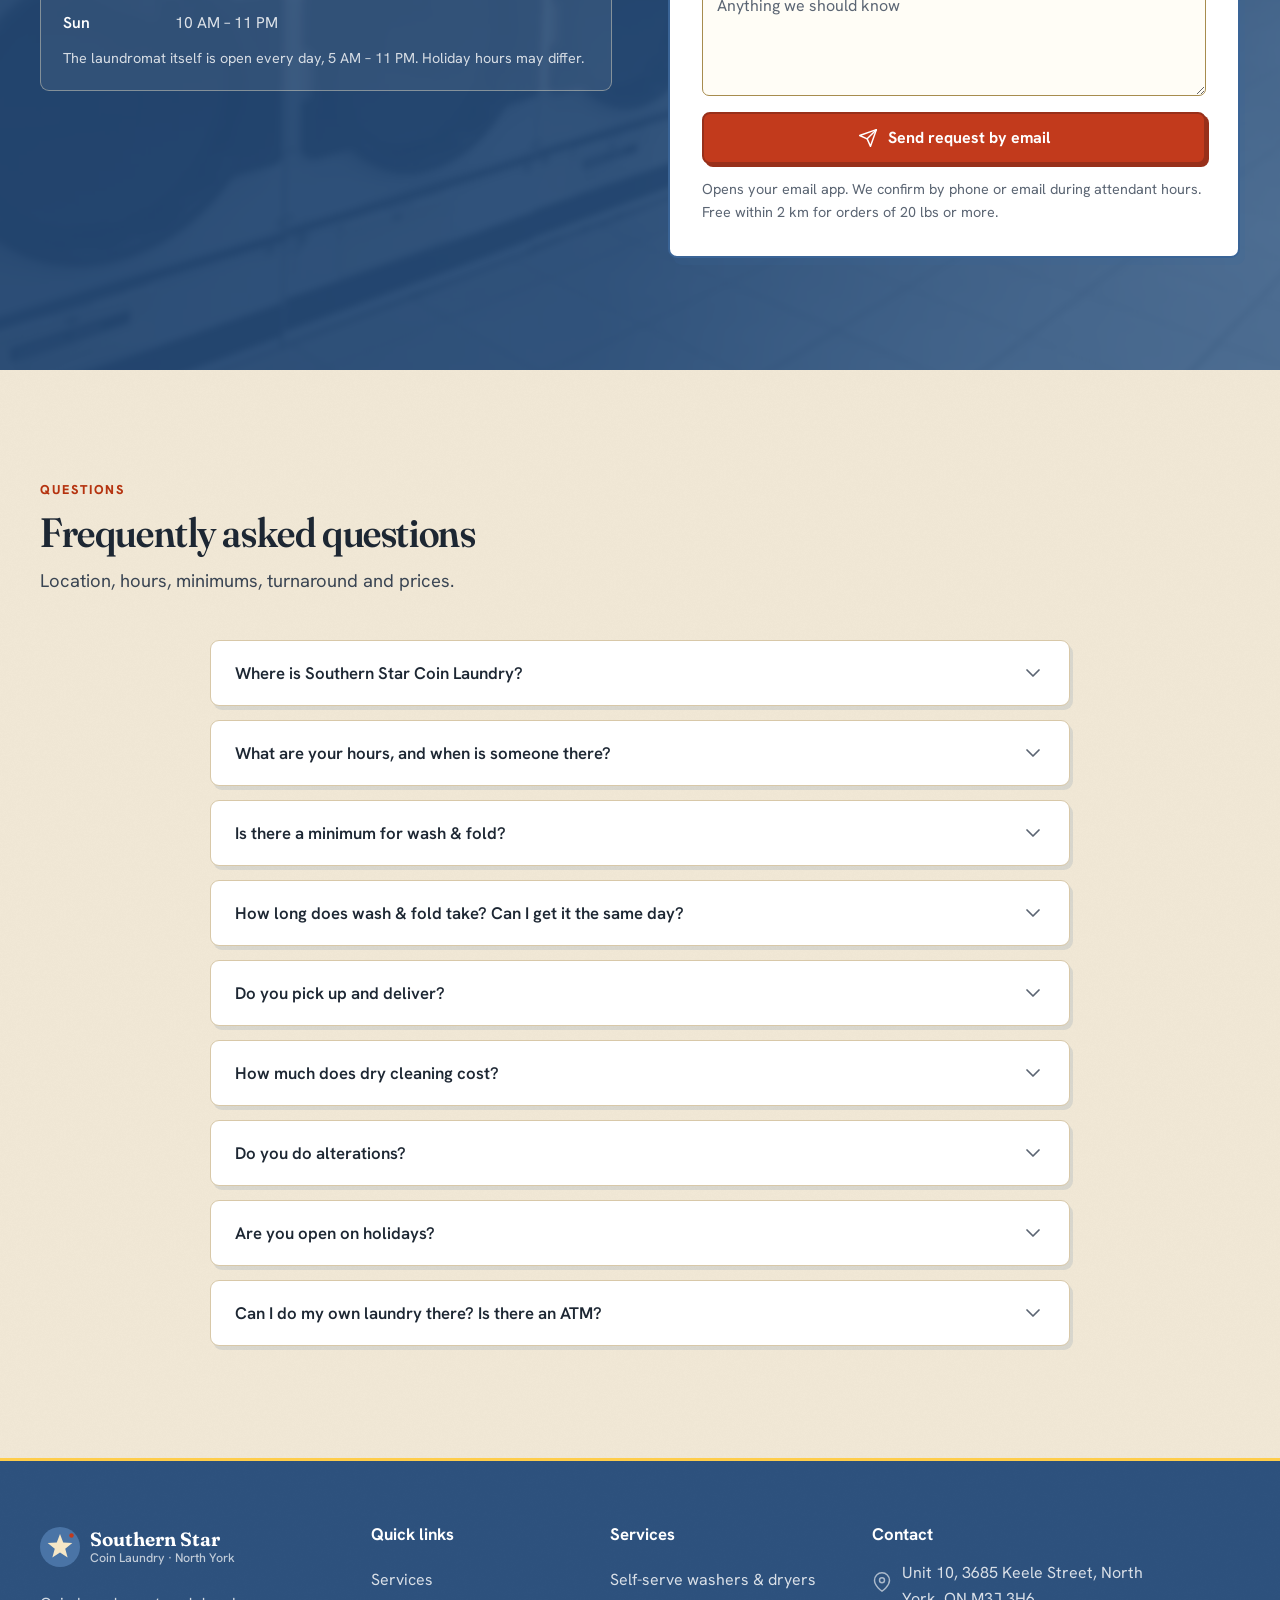
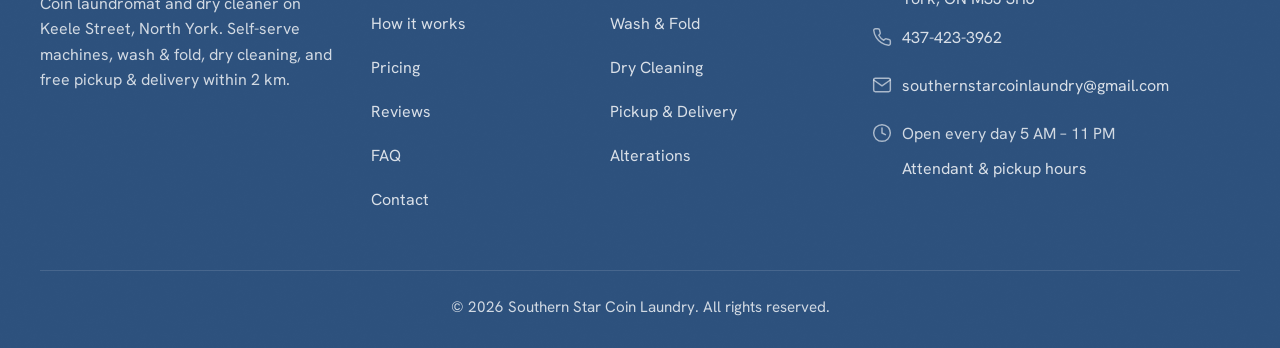
==== commit 4a60d0fb: "Move the site's address to southernstarlaundry.com MT bought southernstarlaundry.com and .ca. The SE" ====
--- a/index.html
+++ b/index.html
@@ -6,22 +6,22 @@
   <title>Coin Laundry in North York | Southern Star Coin Laundry</title>
   <meta name="description" content="Coin laundry &amp; dry cleaner at 3685 Keele Street, North York. Open daily 5 AM–11 PM. Wash &amp; fold $1.80/lb, ready in 1 day. Free delivery within 2 km (20 lbs+).">
   <meta name="robots" content="index, follow, max-image-preview:large">
-  <link rel="canonical" href="https://sscoinlaundry.vercel.app/">
+  <link rel="canonical" href="https://southernstarlaundry.com/">
   <meta name="theme-color" content="#FBF6EB">
   <meta property="og:type" content="website">
   <meta property="og:site_name" content="Southern Star Coin Laundry">
   <meta property="og:locale" content="en_CA">
   <meta property="og:title" content="Coin Laundry in North York | Southern Star Coin Laundry">
   <meta property="og:description" content="Coin laundry &amp; dry cleaner at 3685 Keele Street, North York. Open daily 5 AM–11 PM. Wash &amp; fold $1.80/lb, ready in 1 day. Free delivery within 2 km (20 lbs+).">
-  <meta property="og:url" content="https://sscoinlaundry.vercel.app/">
-  <meta property="og:image" content="https://sscoinlaundry.vercel.app/img/og-cover.jpg">
+  <meta property="og:url" content="https://southernstarlaundry.com/">
+  <meta property="og:image" content="https://southernstarlaundry.com/img/og-cover.jpg">
   <meta property="og:image:width" content="1200">
   <meta property="og:image:height" content="630">
   <meta property="og:image:alt" content="Laundry tumbling behind the glass door of a front-load washer">
   <meta name="twitter:card" content="summary_large_image">
   <meta name="twitter:title" content="Coin Laundry in North York | Southern Star Coin Laundry">
   <meta name="twitter:description" content="Coin laundry &amp; dry cleaner at 3685 Keele Street, North York. Open daily 5 AM–11 PM. Wash &amp; fold $1.80/lb, ready in 1 day. Free delivery within 2 km (20 lbs+).">
-  <meta name="twitter:image" content="https://sscoinlaundry.vercel.app/img/og-cover.jpg">
+  <meta name="twitter:image" content="https://southernstarlaundry.com/img/og-cover.jpg">
   <meta name="twitter:image:alt" content="Laundry tumbling behind the glass door of a front-load washer">
   <link rel="icon" href="data:image/svg+xml,%3Csvg xmlns='http://www.w3.org/2000/svg' viewBox='0 0 40 40'%3E%3Ccircle cx='20' cy='20' r='20' fill='%233A6496'/%3E%3Cpolygon fill='%23F6E7C6' points='20,7 23.23,15.55 32.36,15.98 25.23,21.7 27.64,30.52 20,25.5 12.36,30.52 14.77,21.7 7.64,15.98 16.77,15.55'/%3E%3Ccircle cx='31.5' cy='8.5' r='2.2' fill='%23C23A1C'/%3E%3C/svg%3E">
   <link rel="preload" as="image" href="img/hero-washer-960.webp" type="image/webp" media="(max-width: 61.999em)">
@@ -37,23 +37,23 @@
   "@graph": [
     {
       "@type": "WebSite",
-      "@id": "https://sscoinlaundry.vercel.app/#website",
+      "@id": "https://southernstarlaundry.com/#website",
       "name": "Southern Star Coin Laundry",
-      "url": "https://sscoinlaundry.vercel.app/",
+      "url": "https://southernstarlaundry.com/",
       "inLanguage": "en-CA",
       "publisher": {
-        "@id": "https://sscoinlaundry.vercel.app/#business"
+        "@id": "https://southernstarlaundry.com/#business"
       }
     },
     {
       "@type": "DryCleaningOrLaundry",
-      "@id": "https://sscoinlaundry.vercel.app/#business",
+      "@id": "https://southernstarlaundry.com/#business",
       "name": "Southern Star Coin Laundry",
       "description": "Southern Star Coin Laundry is a self-serve coin laundromat and dry cleaner at Unit 10, 3685 Keele Street in North York, Toronto, open every day 5 AM – 11 PM. Wash & fold is $1.80/lb (minimum 10 lbs) and ready in 1 day. Pickup & delivery is free within 2 km for orders of 20 lbs or more.",
-      "url": "https://sscoinlaundry.vercel.app/",
+      "url": "https://southernstarlaundry.com/",
       "telephone": "+1-437-423-3962",
       "email": "southernstarcoinlaundry@gmail.com",
-      "image": "https://sscoinlaundry.vercel.app/img/og-cover.jpg",
+      "image": "https://southernstarlaundry.com/img/og-cover.jpg",
       "priceRange": "$",
       "currenciesAccepted": "CAD",
       "address": {
@@ -114,7 +114,7 @@
       "hasOfferCatalog": {
         "@type": "OfferCatalog",
         "name": "Laundry and dry cleaning services",
-        "url": "https://sscoinlaundry.vercel.app/pricing.html",
+        "url": "https://southernstarlaundry.com/pricing.html",
         "itemListElement": [
           {
             "@type": "Offer",
@@ -158,7 +158,7 @@
             "@type": "OfferCatalog",
             "name": "Dry cleaning",
             "description": "Priced per item, from $3.45 for a laundered dress shirt. Effective Jun 01, 2026. HST applies to all prices.",
-            "url": "https://sscoinlaundry.vercel.app/pricing.html",
+            "url": "https://southernstarlaundry.com/pricing.html",
             "itemListElement": [
               {
                 "@type": "Offer",
@@ -271,7 +271,7 @@
     },
     {
       "@type": "FAQPage",
-      "@id": "https://sscoinlaundry.vercel.app/#faq",
+      "@id": "https://southernstarlaundry.com/#faq",
       "mainEntity": [
         {
           "@type": "Question",
